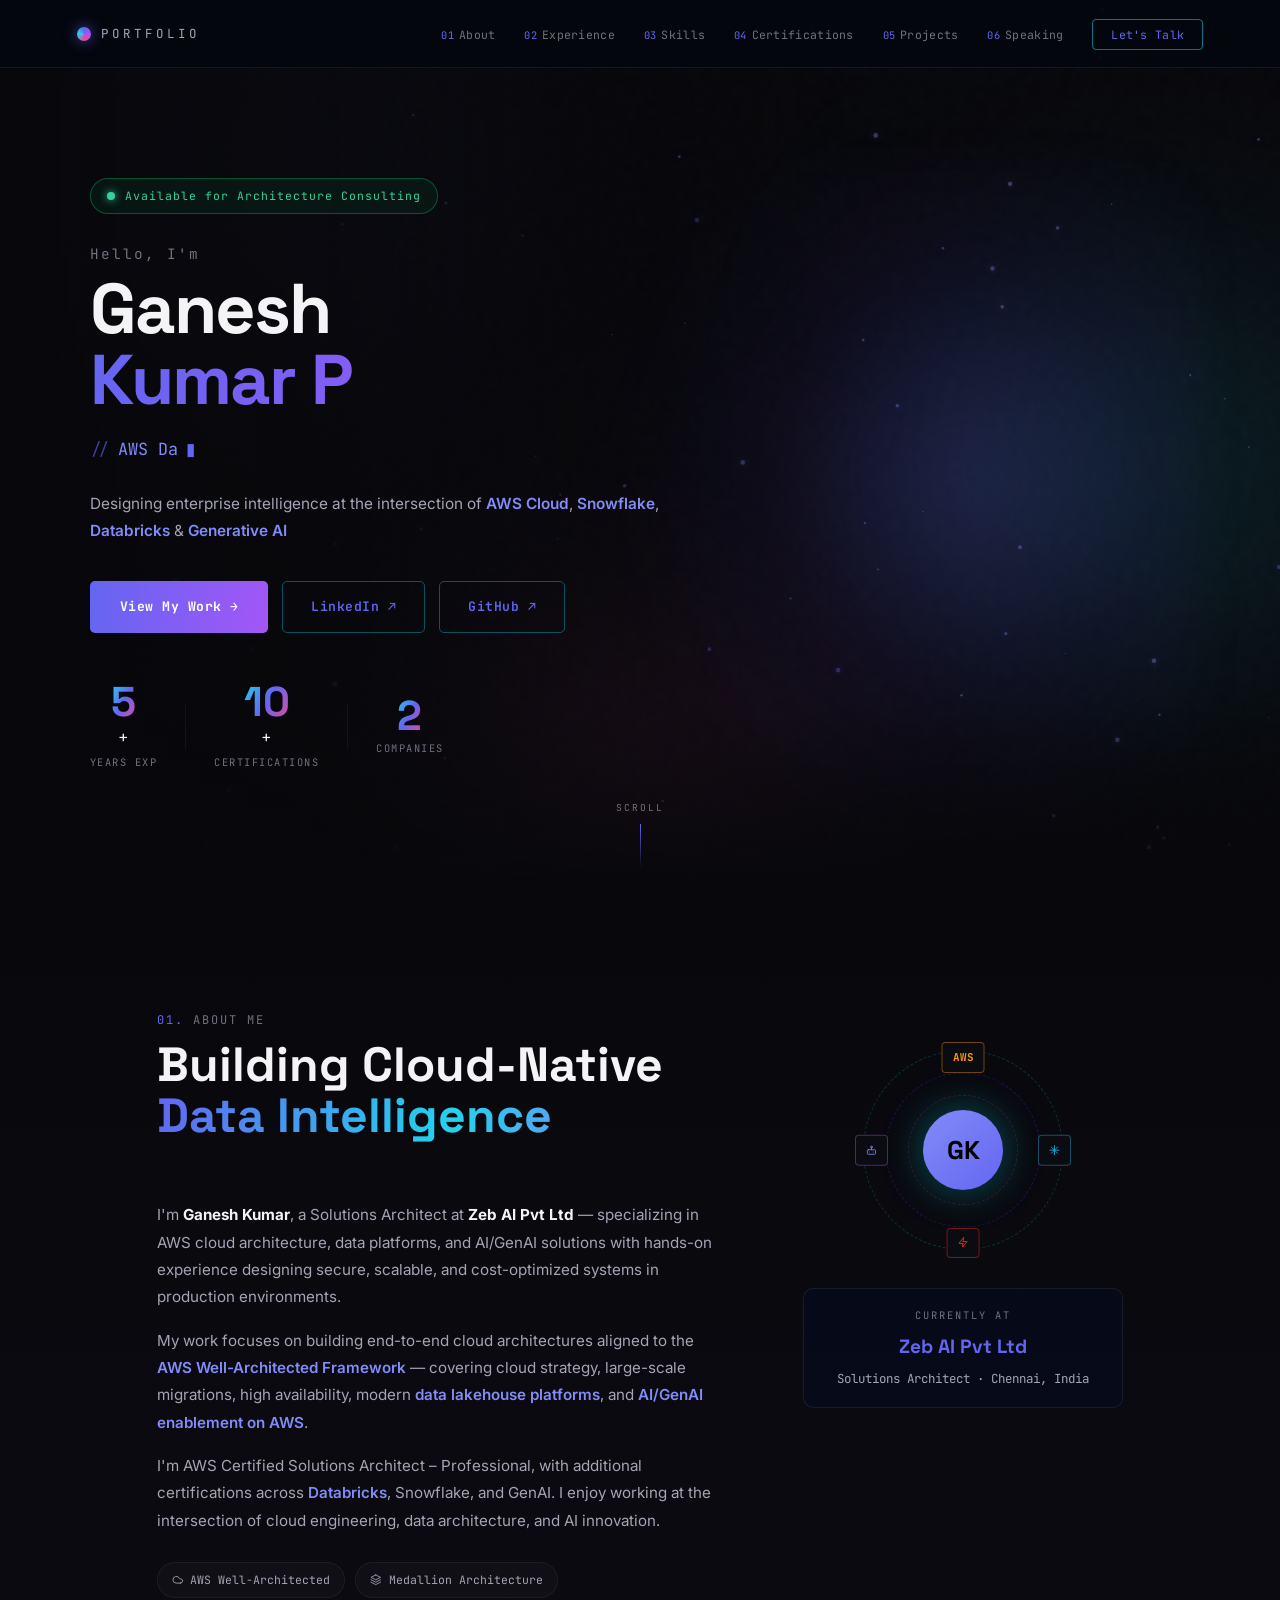
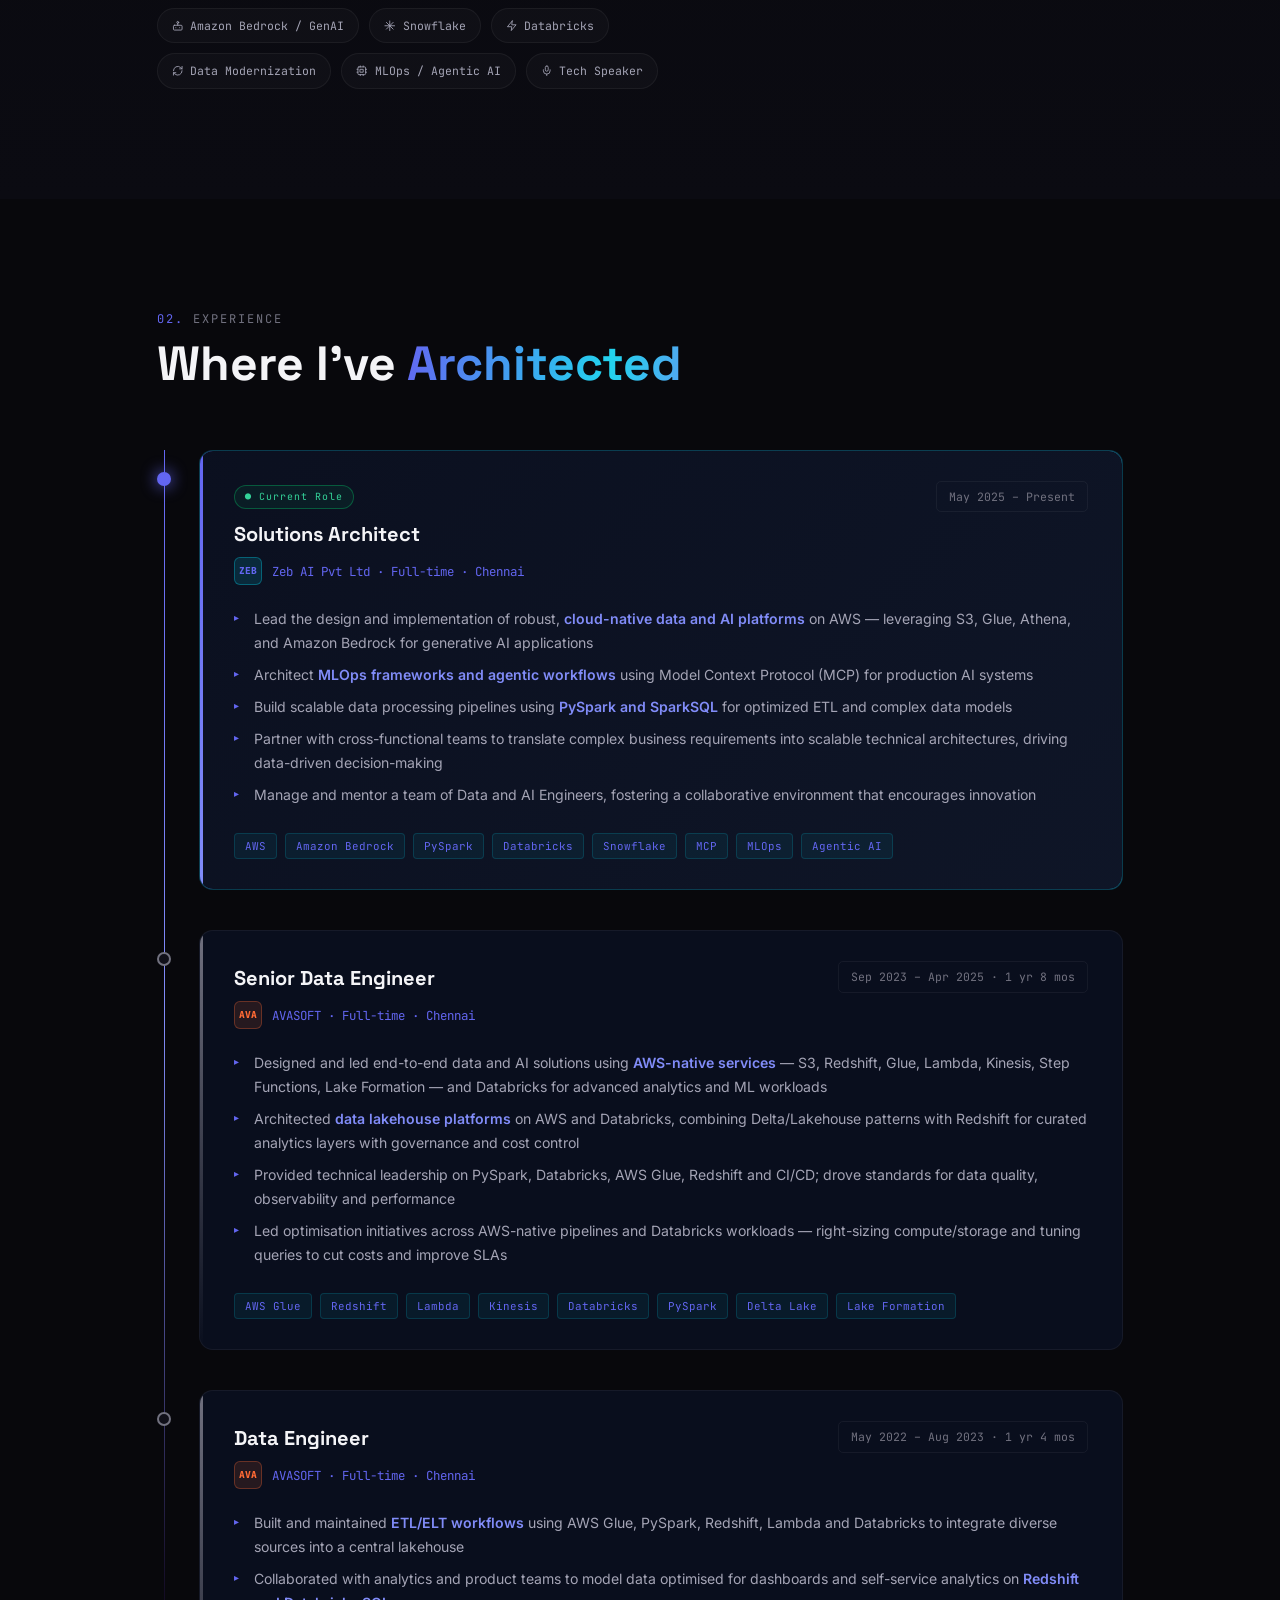
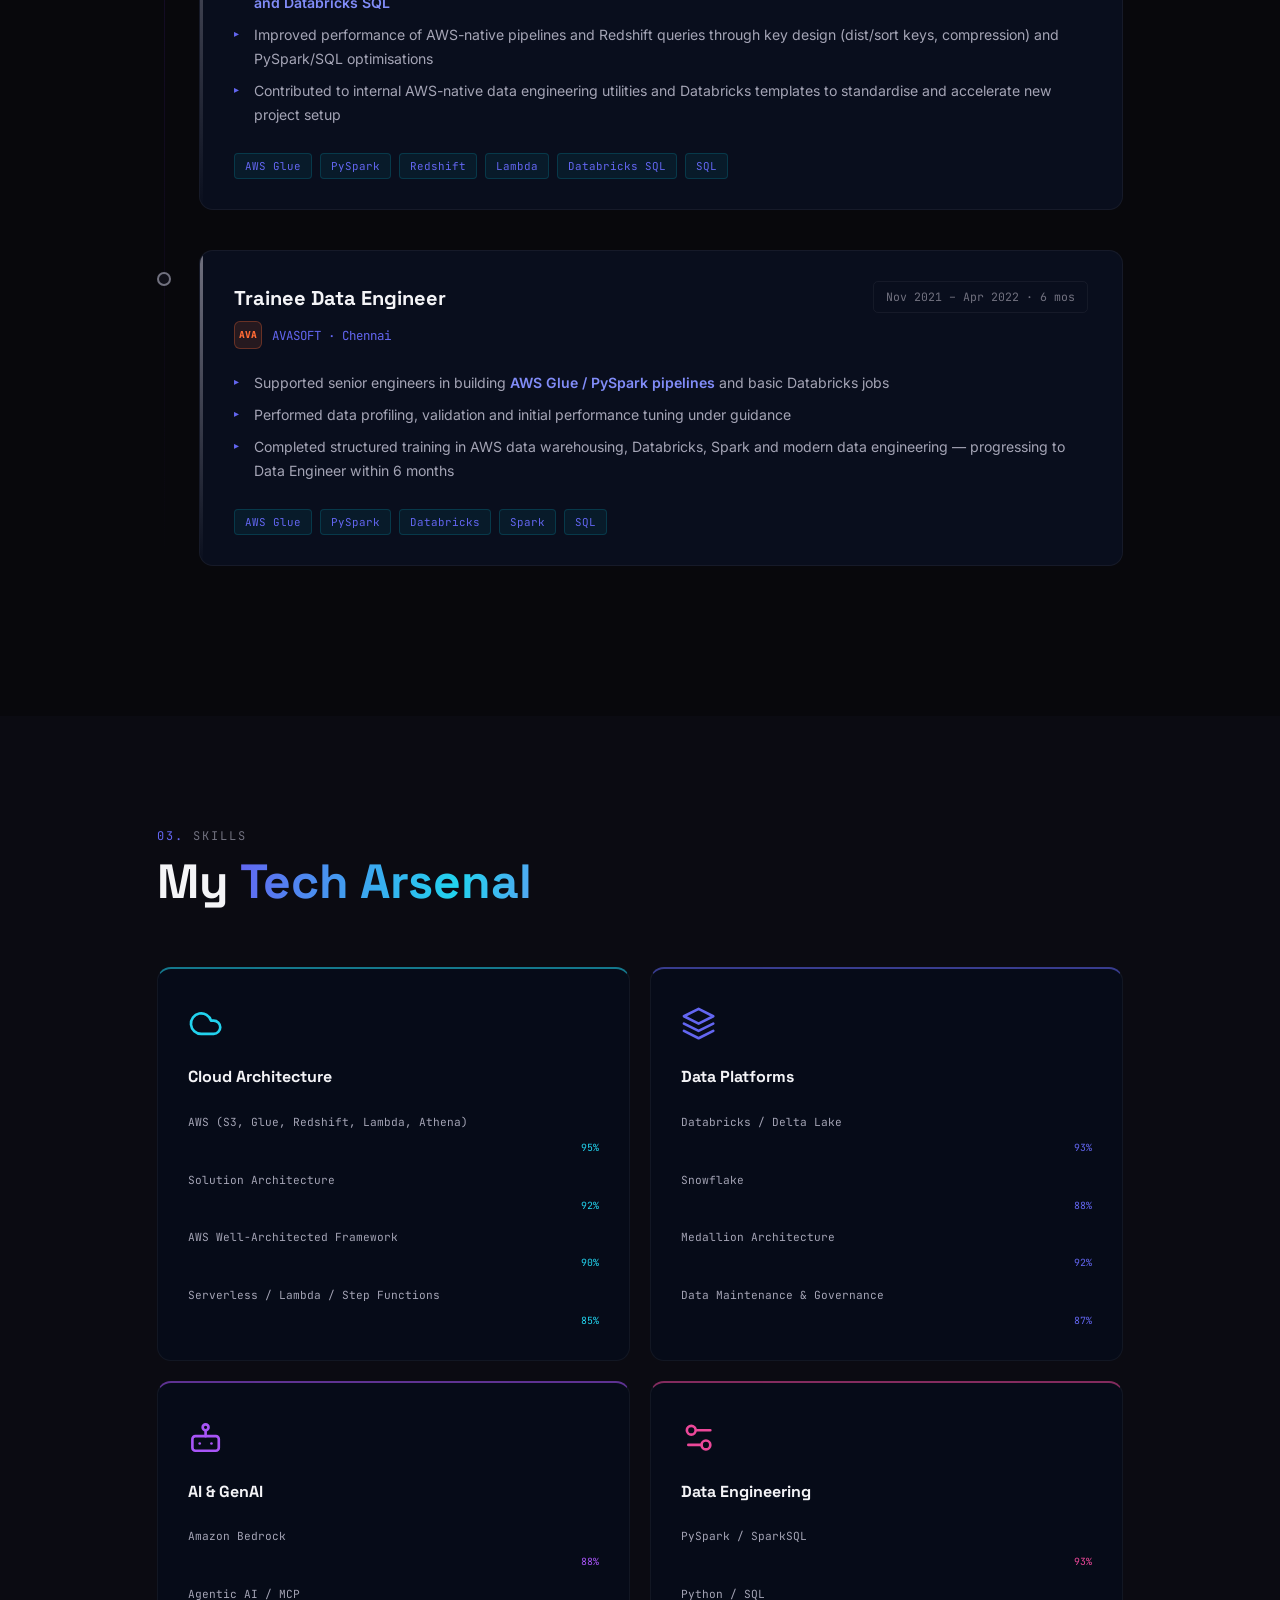
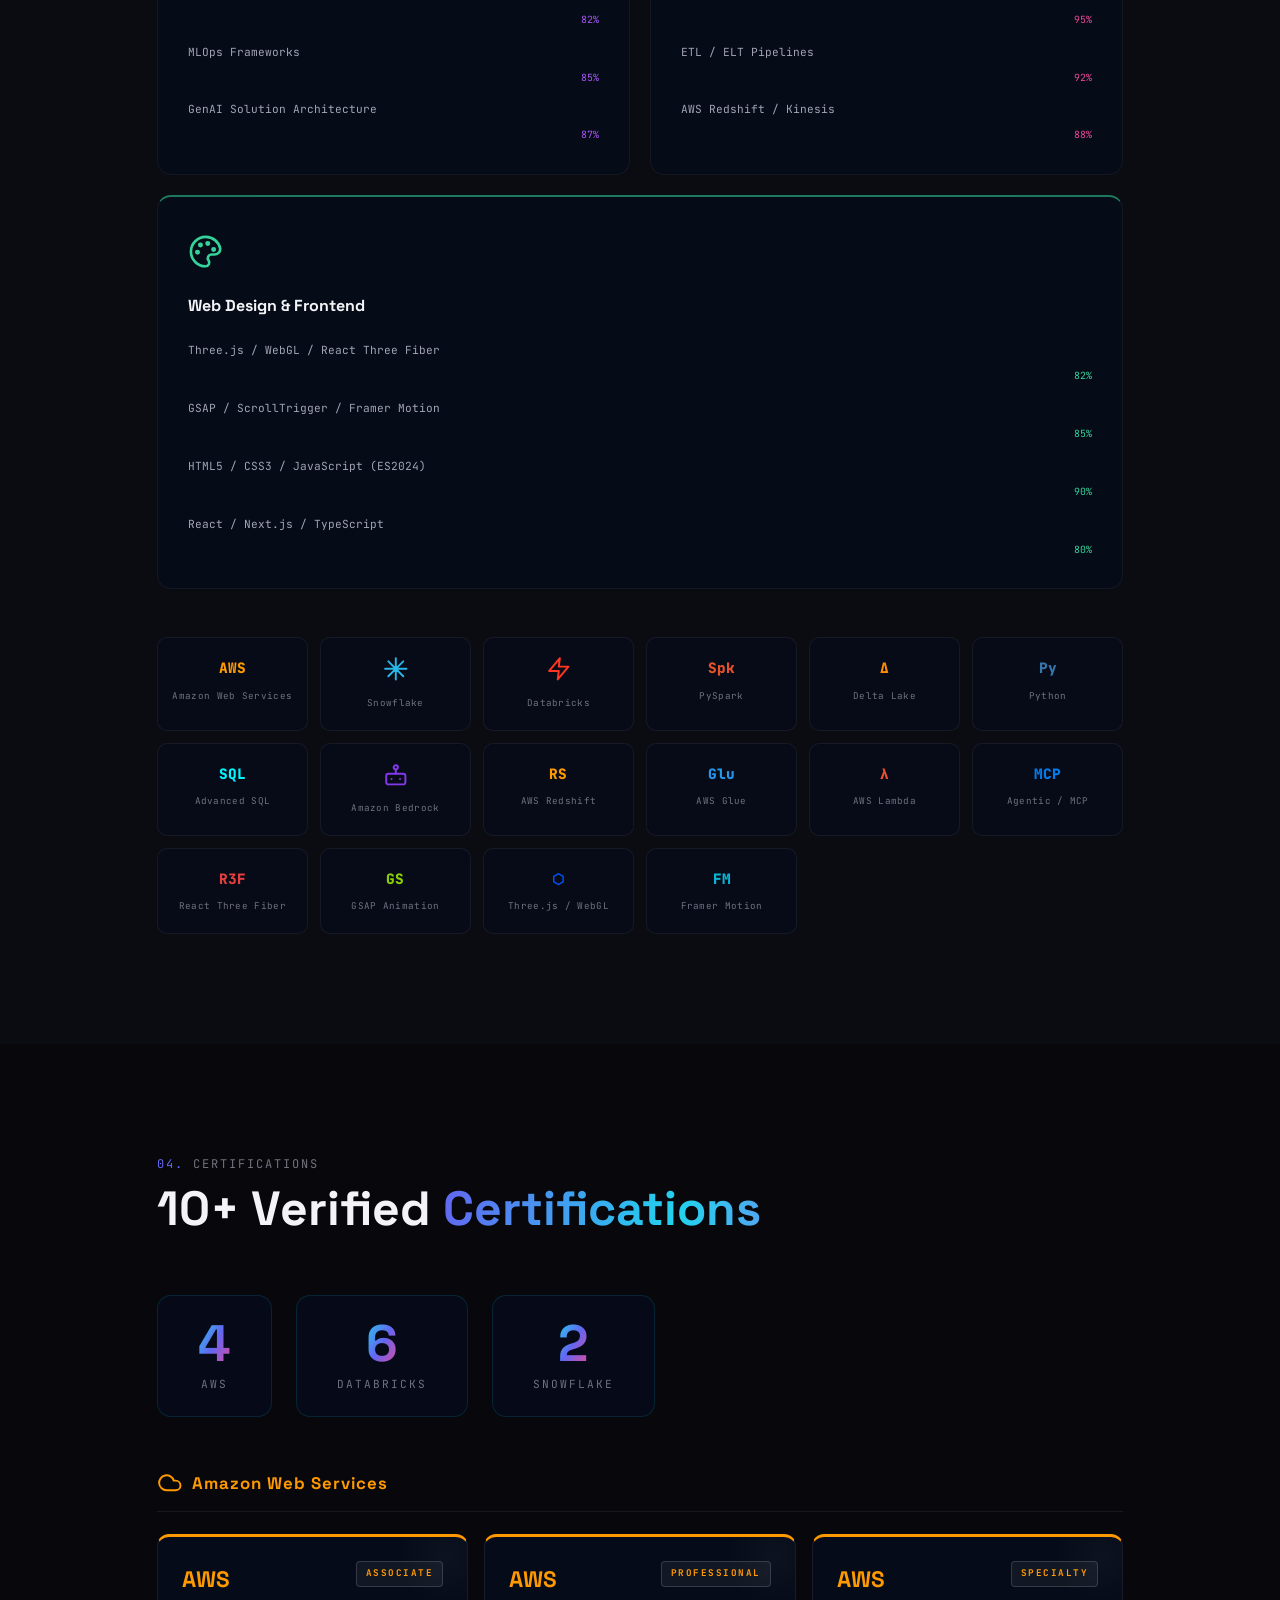
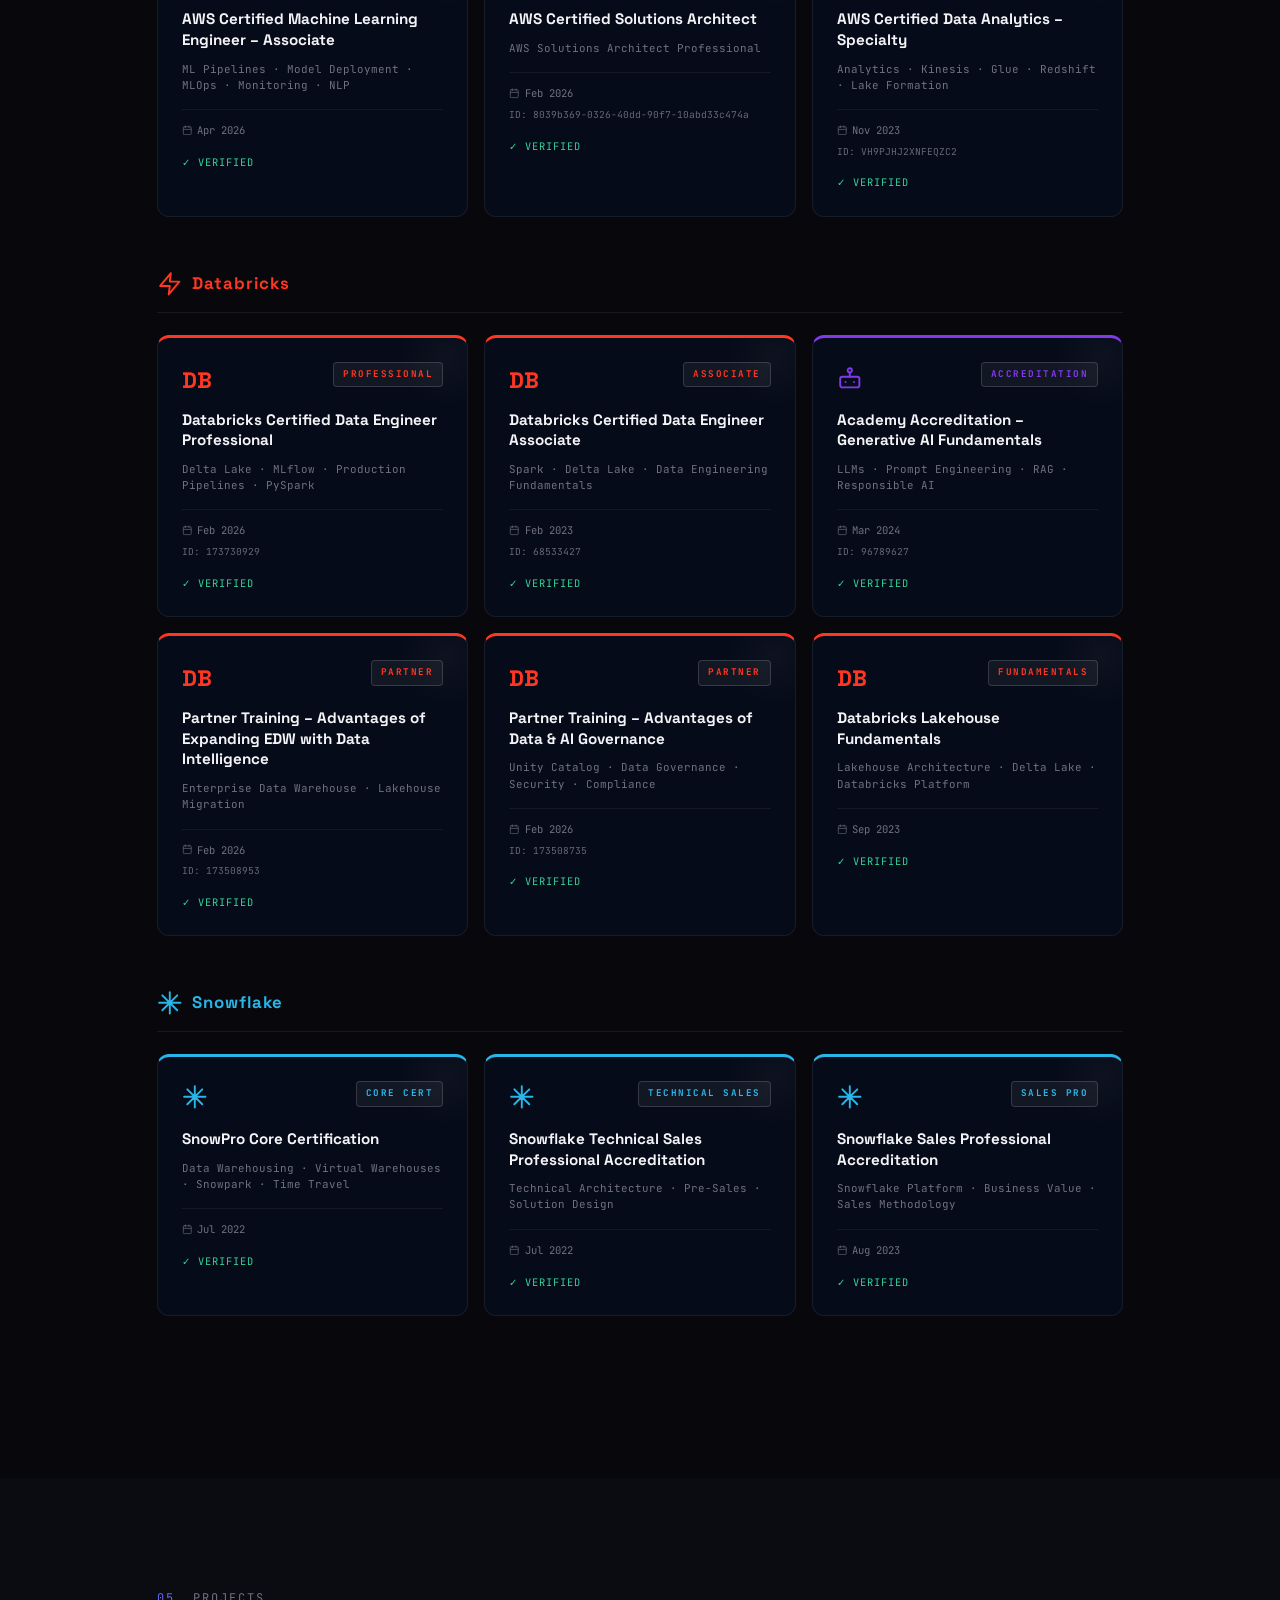
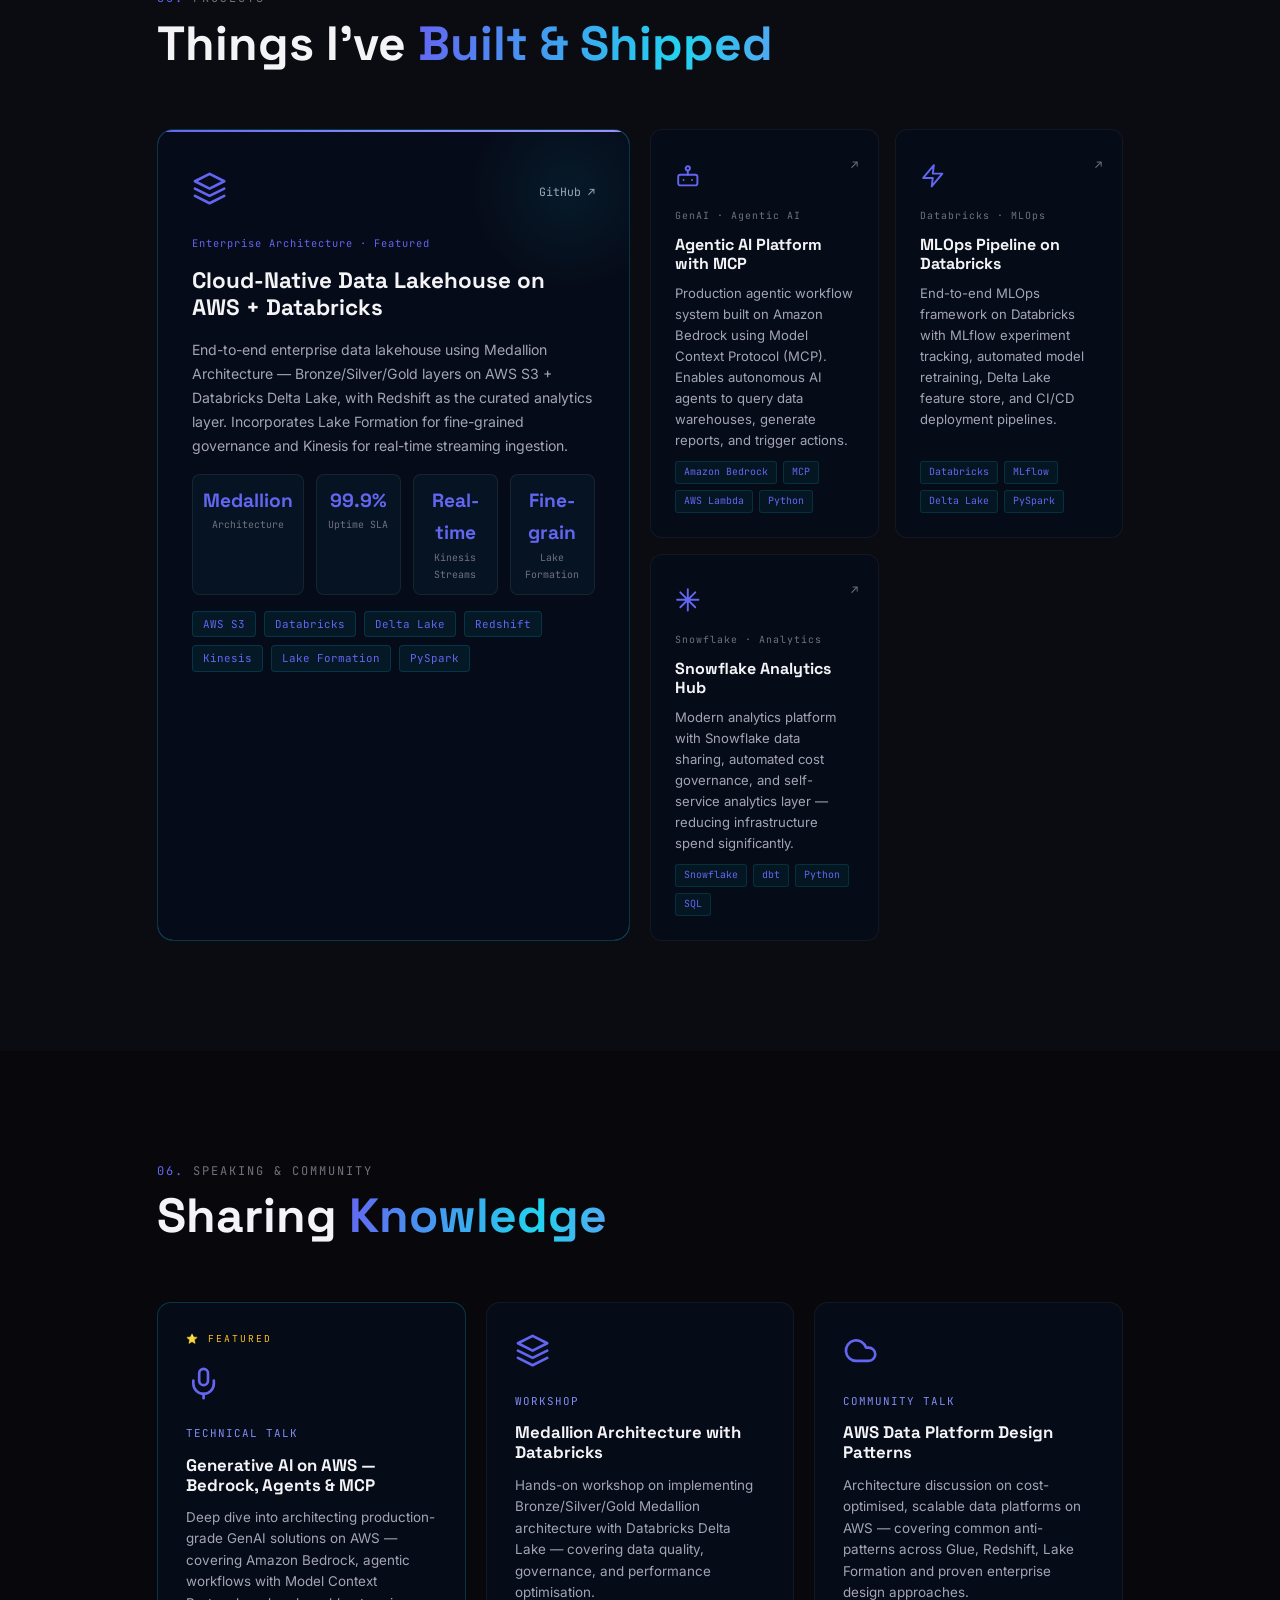
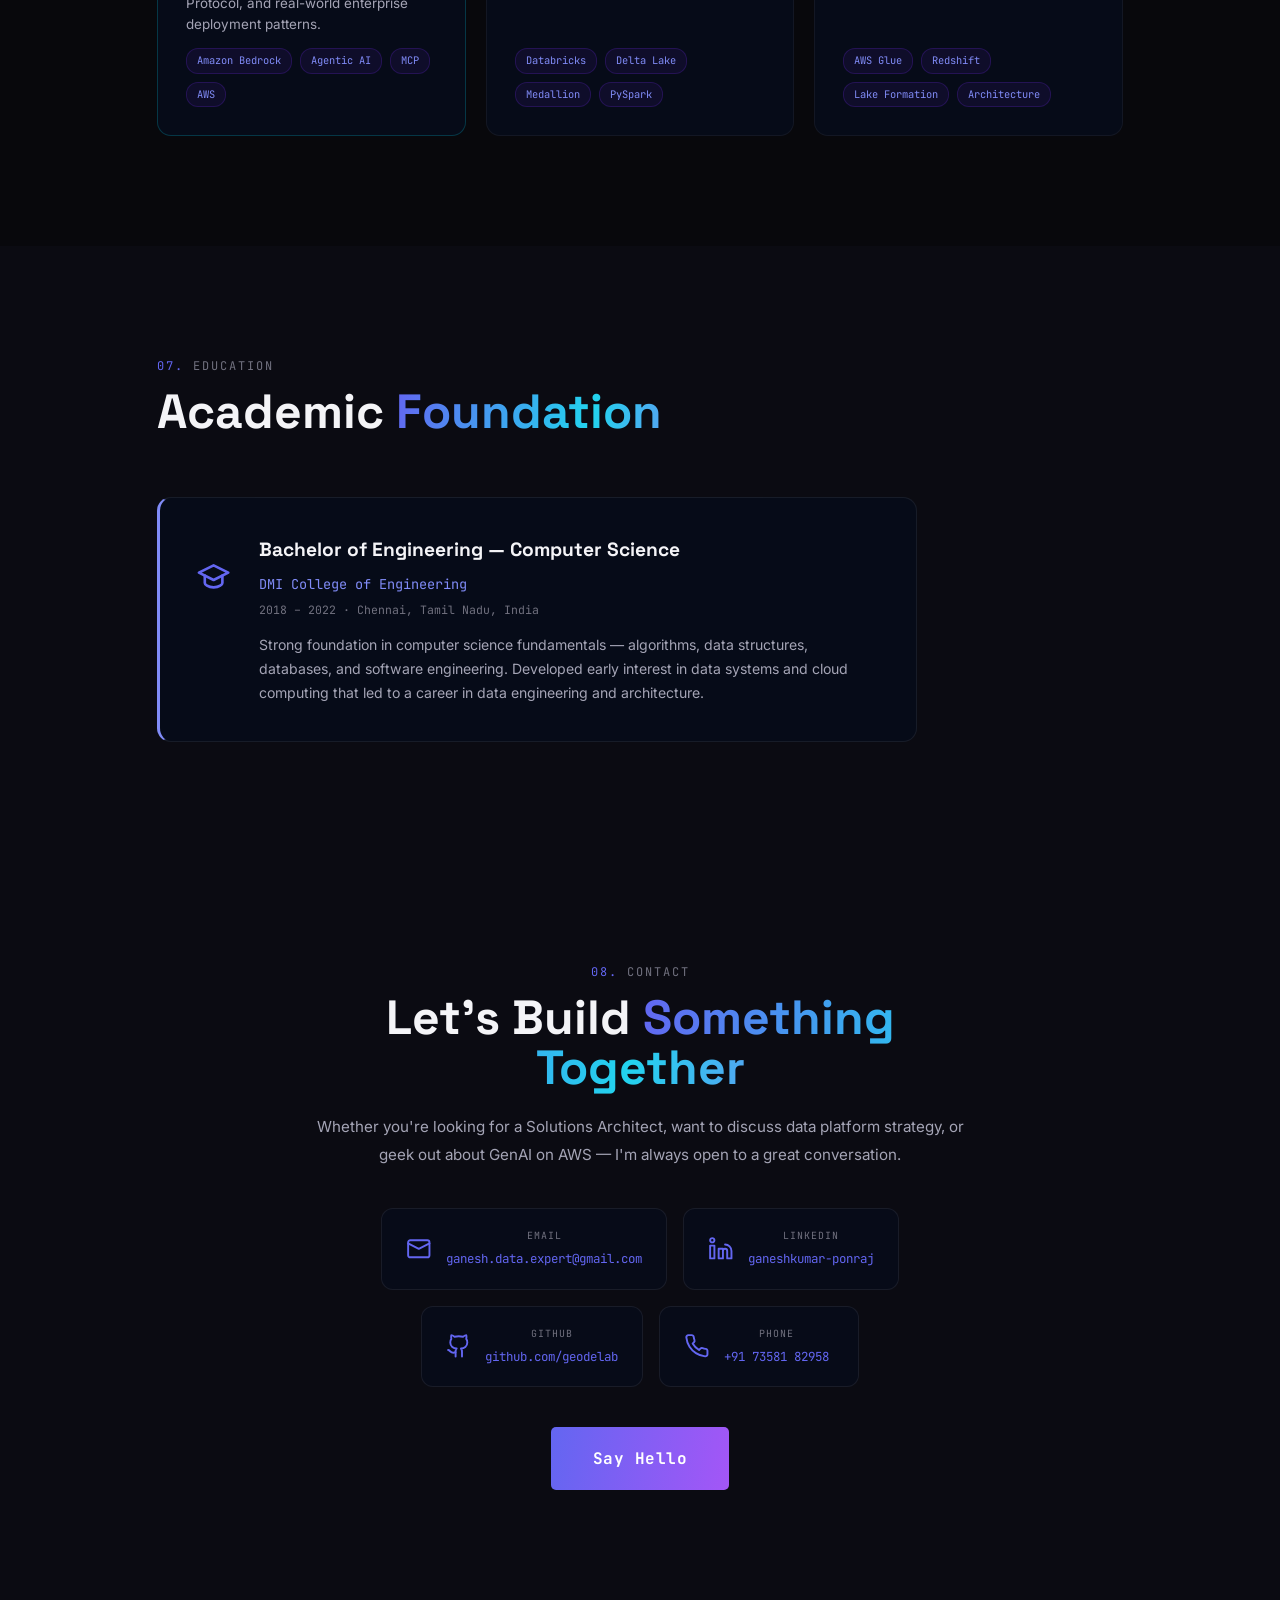
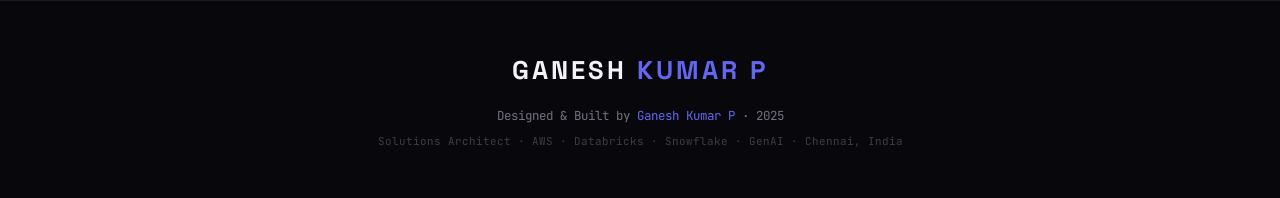
==== index.html @ c752533d "feat: cinematic scroll — Lenis smooth scroll + GSAP ScrollTrigger - Lenis inertia smooth scrolling +" ====
<!DOCTYPE html>
<html lang="en">
<head>
  <meta charset="UTF-8" />
  <meta name="viewport" content="width=device-width, initial-scale=1.0"/>
  <title>Ganesh Kumar P | Solutions Architect · AWS · GenAI · Databricks · Snowflake</title>
  <meta name="description" content="Ganesh Kumar P — Solutions Architect @ Zeb | AWS Data & GenAI Architect | Databricks | Snowflake | Tech Speaker"/>
  <link rel="preconnect" href="https://fonts.googleapis.com">
  <link rel="preconnect" href="https://fonts.gstatic.com" crossorigin>
  <link href="https://fonts.googleapis.com/css2?family=Space+Grotesk:wght@400;500;600;700&family=JetBrains+Mono:wght@400;500&family=Inter:wght@300;400;500;600;700&display=swap" rel="stylesheet">
  <link rel="stylesheet" href="css/style.css"/>
</head>
<body>

<!-- ═══ SVG ICON SPRITE (Lucide-style) ═══ -->
<svg width="0" height="0" style="position:absolute" aria-hidden="true">
  <defs>
    <symbol id="i-cloud" viewBox="0 0 24 24"><path d="M17.5 19H9a7 7 0 1 1 6.71-9h1.79a4.5 4.5 0 1 1 0 9Z"/></symbol>
    <symbol id="i-layers" viewBox="0 0 24 24"><path d="M12 2 2 7l10 5 10-5-10-5Z"/><path d="m2 17 10 5 10-5"/><path d="m2 12 10 5 10-5"/></symbol>
    <symbol id="i-bot" viewBox="0 0 24 24"><rect x="3" y="11" width="18" height="10" rx="2"/><circle cx="12" cy="5" r="2"/><path d="M12 7v4"/><line x1="8" y1="16" x2="8" y2="16"/><line x1="16" y1="16" x2="16" y2="16"/></symbol>
    <symbol id="i-snow" viewBox="0 0 24 24"><path d="M12 2v20M2 12h20M5 5l14 14M19 5 5 19"/></symbol>
    <symbol id="i-zap" viewBox="0 0 24 24"><path d="M13 2 3 14h9l-1 8 10-12h-9l1-8Z"/></symbol>
    <symbol id="i-refresh" viewBox="0 0 24 24"><path d="M3 12a9 9 0 0 1 15-6.7L21 8"/><path d="M21 3v5h-5"/><path d="M21 12a9 9 0 0 1-15 6.7L3 16"/><path d="M3 21v-5h5"/></symbol>
    <symbol id="i-cpu" viewBox="0 0 24 24"><rect x="4" y="4" width="16" height="16" rx="2"/><rect x="9" y="9" width="6" height="6"/><path d="M9 2v2M15 2v2M9 20v2M15 20v2M2 9h2M2 15h2M20 9h2M20 15h2"/></symbol>
    <symbol id="i-mic" viewBox="0 0 24 24"><rect x="9" y="2" width="6" height="11" rx="3"/><path d="M19 10v2a7 7 0 0 1-14 0v-2"/><line x1="12" y1="19" x2="12" y2="22"/></symbol>
    <symbol id="i-cog" viewBox="0 0 24 24"><path d="M20 7h-9M14 17H5"/><circle cx="17" cy="17" r="3"/><circle cx="7" cy="7" r="3"/></symbol>
    <symbol id="i-palette" viewBox="0 0 24 24"><circle cx="13.5" cy="6.5" r=".8"/><circle cx="17.5" cy="10.5" r=".8"/><circle cx="8.5" cy="7.5" r=".8"/><circle cx="6.5" cy="12.5" r=".8"/><path d="M12 2a10 10 0 1 0 0 20 2.5 2.5 0 0 0 2-4 2.5 2.5 0 0 1 2-4h2a4 4 0 0 0 4-4 10 10 0 0 0-10-8Z"/></symbol>
    <symbol id="i-globe" viewBox="0 0 24 24"><circle cx="12" cy="12" r="10"/><path d="M2 12h20"/><path d="M12 2a15 15 0 0 1 0 20 15 15 0 0 1 0-20Z"/></symbol>
    <symbol id="i-cap" viewBox="0 0 24 24"><path d="M22 10 12 5 2 10l10 5 10-5Z"/><path d="M6 12v5c0 1 2 3 6 3s6-2 6-3v-5"/></symbol>
    <symbol id="i-mail" viewBox="0 0 24 24"><rect x="2" y="4" width="20" height="16" rx="2"/><path d="m22 7-10 5L2 7"/></symbol>
    <symbol id="i-linkedin" viewBox="0 0 24 24"><path d="M16 8a6 6 0 0 1 6 6v7h-4v-7a2 2 0 0 0-4 0v7h-4v-9h4v1.5"/><rect x="2" y="9" width="4" height="12"/><circle cx="4" cy="4" r="2"/></symbol>
    <symbol id="i-github" viewBox="0 0 24 24"><path d="M15 22v-4a4.8 4.8 0 0 0-1-3.5c3 0 6-2 6-5.5.08-1.25-.27-2.48-1-3.5.28-1.15.28-2.35 0-3.5 0 0-1 0-3 1.5-2.64-.5-5.36-.5-8 0C6 2 5 2 5 2c-.3 1.15-.3 2.35 0 3.5A5.4 5.4 0 0 0 4 9c0 3.5 3 5.5 6 5.5-.39.49-.68 1.05-.85 1.65-.17.6-.22 1.23-.15 1.85v4"/><path d="M9 18c-4.51 2-5-2-7-2"/></symbol>
    <symbol id="i-phone" viewBox="0 0 24 24"><path d="M22 16.92v3a2 2 0 0 1-2.18 2 19.8 19.8 0 0 1-8.63-3.07 19.5 19.5 0 0 1-6-6A19.8 19.8 0 0 1 2.18 4.18 2 2 0 0 1 4.11 2h3a2 2 0 0 1 2 1.72c.13.96.36 1.9.7 2.81a2 2 0 0 1-.45 2.11L8.09 9.91a16 16 0 0 0 6 6l1.27-1.27a2 2 0 0 1 2.11-.45c.91.34 1.85.57 2.81.7A2 2 0 0 1 22 16.92Z"/></symbol>
    <symbol id="i-chart" viewBox="0 0 24 24"><line x1="12" y1="20" x2="12" y2="10"/><line x1="18" y1="20" x2="18" y2="4"/><line x1="6" y1="20" x2="6" y2="16"/></symbol>
    <symbol id="i-calendar" viewBox="0 0 24 24"><rect x="3" y="4" width="18" height="18" rx="2"/><path d="M16 2v4M8 2v4M3 10h18"/></symbol>
    <symbol id="i-clock" viewBox="0 0 24 24"><circle cx="12" cy="12" r="9"/><path d="M12 7v5l3 2"/></symbol>
    <symbol id="i-star" viewBox="0 0 24 24"><path d="M12 2l3 6.5 7 .9-5 4.8 1.3 7L12 18l-6.3 3.2L7 14.2l-5-4.8 7-.9L12 2Z"/></symbol>
  </defs>
</svg>

<div id="scrollProgress"></div>
<canvas id="bg-canvas"></canvas>
<div class="aurora">
  <span class="aurora-blob ab1"></span>
  <span class="aurora-blob ab2"></span>
  <span class="aurora-blob ab3"></span>
</div>
<div class="noise-overlay"></div>

<!-- ═══ NAV ═══ -->
<nav id="navbar">
  <a href="#hero" class="nav-brand" aria-label="Top">
    <span class="brand-orb"></span>
    <span class="brand-word">portfolio</span>
  </a>
  <ul class="nav-links" id="navLinks">
    <li><a href="#about"><span class="n">01</span>About</a></li>
    <li><a href="#experience"><span class="n">02</span>Experience</a></li>
    <li><a href="#skills"><span class="n">03</span>Skills</a></li>
    <li><a href="#certifications"><span class="n">04</span>Certifications</a></li>
    <li><a href="#projects"><span class="n">05</span>Projects</a></li>
    <li><a href="#speaking"><span class="n">06</span>Speaking</a></li>
    <li><a href="#contact" class="nav-hire">Let's Talk</a></li>
  </ul>
  <button class="hamburger" id="ham" aria-label="Menu">
    <span></span><span></span><span></span>
  </button>
</nav>

<!-- ═══ HERO ═══ -->
<section id="hero">
  <canvas id="hero-reveal"></canvas>
  <div class="hero-scrim"></div>
  <div class="hero-left">
    <div class="hero-badge"><span class="dot-pulse"></span>Available for Architecture Consulting</div>
    <p class="hero-greeting">Hello, I'm</p>
    <h1 class="hero-name">
      <span class="name-first">Ganesh</span>
      <span class="name-last">Kumar P</span>
    </h1>
    <div class="hero-title-row">
      <span class="title-prefix">//</span>
      <span id="typewriter" class="typewriter-text"></span>
      <span class="type-cursor">▮</span>
    </div>
    <p class="hero-bio">
      Designing enterprise intelligence at the intersection of
      <span class="hl-aws">AWS Cloud</span>,
      <span class="hl-snow">Snowflake</span>,
      <span class="hl-db">Databricks</span> &amp;
      <span class="hl-ai">Generative AI</span>
    </p>
    <div class="hero-actions">
      <a href="#experience" class="btn-glow">View My Work <span>→</span></a>
      <a href="https://www.linkedin.com/in/ganesh-kumar-ponraj/" target="_blank" class="btn-ghost">LinkedIn ↗</a>
      <a href="https://github.com/geodelab" target="_blank" class="btn-ghost">GitHub ↗</a>
    </div>
    <div class="hero-metrics">
      <div class="metric"><span class="metric-val" data-target="5">0</span>+<span class="metric-lbl">Years Exp</span></div>
      <div class="metric-sep"></div>
      <div class="metric"><span class="metric-val" data-target="10">0</span>+<span class="metric-lbl">Certifications</span></div>
      <div class="metric-sep"></div>
      <div class="metric"><span class="metric-val" data-target="2">0</span><span class="metric-lbl">Companies</span></div>
    </div>
  </div>

  <a href="#about" class="hero-scroll"><span>scroll</span><div class="scroll-bar"></div></a>
</section>

<!-- ═══ ABOUT ═══ -->
<section id="about">
  <div class="container">
    <div class="sec-label"><span class="c-cyan">01.</span> About Me</div>
    <div class="about-wrap">
      <div class="about-text">
        <h2 class="sec-title">Building Cloud-Native <span class="grad-text">Data Intelligence</span></h2>
        <p>I'm <strong>Ganesh Kumar</strong>, a Solutions Architect at <strong>Zeb AI Pvt Ltd</strong> — specializing in AWS cloud architecture, data platforms, and AI/GenAI solutions with hands-on experience designing secure, scalable, and cost-optimized systems in production environments.</p>
        <p>My work focuses on building end-to-end cloud architectures aligned to the <span class="hl-aws">AWS Well-Architected Framework</span> — covering cloud strategy, large-scale migrations, high availability, modern <span class="hl-snow">data lakehouse platforms</span>, and <span class="hl-ai">AI/GenAI enablement on AWS</span>.</p>
        <p>I'm AWS Certified Solutions Architect – Professional, with additional certifications across <span class="hl-db">Databricks</span>, Snowflake, and GenAI. I enjoy working at the intersection of cloud engineering, data architecture, and AI innovation.</p>
        <div class="about-chips">
          <span class="chip"><svg class="ico"><use href="#i-cloud"/></svg> AWS Well-Architected</span>
          <span class="chip"><svg class="ico"><use href="#i-layers"/></svg> Medallion Architecture</span>
          <span class="chip"><svg class="ico"><use href="#i-bot"/></svg> Amazon Bedrock / GenAI</span>
          <span class="chip"><svg class="ico"><use href="#i-snow"/></svg> Snowflake</span>
          <span class="chip"><svg class="ico"><use href="#i-zap"/></svg> Databricks</span>
          <span class="chip"><svg class="ico"><use href="#i-refresh"/></svg> Data Modernization</span>
          <span class="chip"><svg class="ico"><use href="#i-cpu"/></svg> MLOps / Agentic AI</span>
          <span class="chip"><svg class="ico"><use href="#i-mic"/></svg> Tech Speaker</span>
        </div>
      </div>
      <div class="about-visual">
        <div class="avatar-orbit">
          <div class="orbit-ring r1"></div>
          <div class="orbit-ring r2"></div>
          <div class="orbit-ring r3"></div>
          <div class="avatar-core"><span>GK</span></div>
          <div class="orbit-icon oi-1">AWS</div>
          <div class="orbit-icon oi-2"><svg class="ico"><use href="#i-snow"/></svg></div>
          <div class="orbit-icon oi-3"><svg class="ico"><use href="#i-zap"/></svg></div>
          <div class="orbit-icon oi-4"><svg class="ico"><use href="#i-bot"/></svg></div>
        </div>
        <div class="about-company">
          <div class="company-label">Currently at</div>
          <div class="company-name">Zeb AI Pvt Ltd</div>
          <div class="company-role">Solutions Architect · Chennai, India</div>
        </div>
      </div>
    </div>
  </div>
</section>

<!-- ═══ EXPERIENCE ═══ -->
<section id="experience">
  <div class="container">
    <div class="sec-label"><span class="c-cyan">02.</span> Experience</div>
    <h2 class="sec-title">Where I've <span class="grad-text">Architected</span></h2>
    <div class="timeline">

      <!-- ZEB -->
      <div class="tl-item">
        <div class="tl-marker"><div class="tl-dot active"></div><div class="tl-line"></div></div>
        <div class="tl-card tl-featured">
          <div class="tl-top">
            <div>
              <div class="tl-badge">● Current Role</div>
              <h3 class="tl-role">Solutions Architect</h3>
              <div class="tl-org"><span class="org-logo org-zeb">ZEB</span>Zeb AI Pvt Ltd · Full-time · Chennai</div>
            </div>
            <div class="tl-period">May 2025 – Present</div>
          </div>
          <ul class="tl-pts">
            <li>Lead the design and implementation of robust, <span class="hl-aws">cloud-native data and AI platforms</span> on AWS — leveraging S3, Glue, Athena, and Amazon Bedrock for generative AI applications</li>
            <li>Architect <span class="hl-ai">MLOps frameworks and agentic workflows</span> using Model Context Protocol (MCP) for production AI systems</li>
            <li>Build scalable data processing pipelines using <span class="hl-db">PySpark and SparkSQL</span> for optimized ETL and complex data models</li>
            <li>Partner with cross-functional teams to translate complex business requirements into scalable technical architectures, driving data-driven decision-making</li>
            <li>Manage and mentor a team of Data and AI Engineers, fostering a collaborative environment that encourages innovation</li>
          </ul>
          <div class="tl-stack"><span>AWS</span><span>Amazon Bedrock</span><span>PySpark</span><span>Databricks</span><span>Snowflake</span><span>MCP</span><span>MLOps</span><span>Agentic AI</span></div>
        </div>
      </div>

      <!-- AVASOFT Senior -->
      <div class="tl-item">
        <div class="tl-marker"><div class="tl-dot"></div><div class="tl-line"></div></div>
        <div class="tl-card">
          <div class="tl-top">
            <div>
              <h3 class="tl-role">Senior Data Engineer</h3>
              <div class="tl-org"><span class="org-logo org-ava">AVA</span>AVASOFT · Full-time · Chennai</div>
            </div>
            <div class="tl-period">Sep 2023 – Apr 2025 · 1 yr 8 mos</div>
          </div>
          <ul class="tl-pts">
            <li>Designed and led end-to-end data and AI solutions using <span class="hl-aws">AWS-native services</span> — S3, Redshift, Glue, Lambda, Kinesis, Step Functions, Lake Formation — and Databricks for advanced analytics and ML workloads</li>
            <li>Architected <span class="hl-db">data lakehouse platforms</span> on AWS and Databricks, combining Delta/Lakehouse patterns with Redshift for curated analytics layers with governance and cost control</li>
            <li>Provided technical leadership on PySpark, Databricks, AWS Glue, Redshift and CI/CD; drove standards for data quality, observability and performance</li>
            <li>Led optimisation initiatives across AWS-native pipelines and Databricks workloads — right-sizing compute/storage and tuning queries to cut costs and improve SLAs</li>
          </ul>
          <div class="tl-stack"><span>AWS Glue</span><span>Redshift</span><span>Lambda</span><span>Kinesis</span><span>Databricks</span><span>PySpark</span><span>Delta Lake</span><span>Lake Formation</span></div>
        </div>
      </div>

      <!-- AVASOFT Data Engineer -->
      <div class="tl-item">
        <div class="tl-marker"><div class="tl-dot"></div><div class="tl-line"></div></div>
        <div class="tl-card">
          <div class="tl-top">
            <div>
              <h3 class="tl-role">Data Engineer</h3>
              <div class="tl-org"><span class="org-logo org-ava">AVA</span>AVASOFT · Full-time · Chennai</div>
            </div>
            <div class="tl-period">May 2022 – Aug 2023 · 1 yr 4 mos</div>
          </div>
          <ul class="tl-pts">
            <li>Built and maintained <span class="hl-aws">ETL/ELT workflows</span> using AWS Glue, PySpark, Redshift, Lambda and Databricks to integrate diverse sources into a central lakehouse</li>
            <li>Collaborated with analytics and product teams to model data optimised for dashboards and self-service analytics on <span class="hl-snow">Redshift and Databricks SQL</span></li>
            <li>Improved performance of AWS-native pipelines and Redshift queries through key design (dist/sort keys, compression) and PySpark/SQL optimisations</li>
            <li>Contributed to internal AWS-native data engineering utilities and Databricks templates to standardise and accelerate new project setup</li>
          </ul>
          <div class="tl-stack"><span>AWS Glue</span><span>PySpark</span><span>Redshift</span><span>Lambda</span><span>Databricks SQL</span><span>SQL</span></div>
        </div>
      </div>

      <!-- AVASOFT Trainee -->
      <div class="tl-item">
        <div class="tl-marker"><div class="tl-dot"></div><div class="tl-line"></div></div>
        <div class="tl-card">
          <div class="tl-top">
            <div>
              <h3 class="tl-role">Trainee Data Engineer</h3>
              <div class="tl-org"><span class="org-logo org-ava">AVA</span>AVASOFT · Chennai</div>
            </div>
            <div class="tl-period">Nov 2021 – Apr 2022 · 6 mos</div>
          </div>
          <ul class="tl-pts">
            <li>Supported senior engineers in building <span class="hl-aws">AWS Glue / PySpark pipelines</span> and basic Databricks jobs</li>
            <li>Performed data profiling, validation and initial performance tuning under guidance</li>
            <li>Completed structured training in AWS data warehousing, Databricks, Spark and modern data engineering — progressing to Data Engineer within 6 months</li>
          </ul>
          <div class="tl-stack"><span>AWS Glue</span><span>PySpark</span><span>Databricks</span><span>Spark</span><span>SQL</span></div>
        </div>
      </div>

    </div>
  </div>
</section>

<!-- ═══ SKILLS ═══ -->
<section id="skills">
  <div class="container">
    <div class="sec-label"><span class="c-cyan">03.</span> Skills</div>
    <h2 class="sec-title">My <span class="grad-text">Tech Arsenal</span></h2>

    <div class="skills-domains">
      <div class="domain-card">
        <div class="domain-icon"><svg class="ico ico-xl"><use href="#i-cloud"/></svg></div>
        <h3>Cloud Architecture</h3>
        <div class="domain-bars">
          <div class="dbar"><span>AWS (S3, Glue, Redshift, Lambda, Athena)</span><div class="bar-track"><div class="bar-fill" data-w="95"></div></div><em>95%</em></div>
          <div class="dbar"><span>Solution Architecture</span><div class="bar-track"><div class="bar-fill" data-w="92"></div></div><em>92%</em></div>
          <div class="dbar"><span>AWS Well-Architected Framework</span><div class="bar-track"><div class="bar-fill" data-w="90"></div></div><em>90%</em></div>
          <div class="dbar"><span>Serverless / Lambda / Step Functions</span><div class="bar-track"><div class="bar-fill" data-w="85"></div></div><em>85%</em></div>
        </div>
      </div>
      <div class="domain-card">
        <div class="domain-icon"><svg class="ico ico-xl"><use href="#i-layers"/></svg></div>
        <h3>Data Platforms</h3>
        <div class="domain-bars">
          <div class="dbar"><span>Databricks / Delta Lake</span><div class="bar-track"><div class="bar-fill" data-w="93"></div></div><em>93%</em></div>
          <div class="dbar"><span>Snowflake</span><div class="bar-track"><div class="bar-fill" data-w="88"></div></div><em>88%</em></div>
          <div class="dbar"><span>Medallion Architecture</span><div class="bar-track"><div class="bar-fill" data-w="92"></div></div><em>92%</em></div>
          <div class="dbar"><span>Data Maintenance &amp; Governance</span><div class="bar-track"><div class="bar-fill" data-w="87"></div></div><em>87%</em></div>
        </div>
      </div>
      <div class="domain-card">
        <div class="domain-icon"><svg class="ico ico-xl"><use href="#i-bot"/></svg></div>
        <h3>AI &amp; GenAI</h3>
        <div class="domain-bars">
          <div class="dbar"><span>Amazon Bedrock</span><div class="bar-track"><div class="bar-fill" data-w="88"></div></div><em>88%</em></div>
          <div class="dbar"><span>Agentic AI / MCP</span><div class="bar-track"><div class="bar-fill" data-w="82"></div></div><em>82%</em></div>
          <div class="dbar"><span>MLOps Frameworks</span><div class="bar-track"><div class="bar-fill" data-w="85"></div></div><em>85%</em></div>
          <div class="dbar"><span>GenAI Solution Architecture</span><div class="bar-track"><div class="bar-fill" data-w="87"></div></div><em>87%</em></div>
        </div>
      </div>
      <div class="domain-card">
        <div class="domain-icon"><svg class="ico ico-xl"><use href="#i-cog"/></svg></div>
        <h3>Data Engineering</h3>
        <div class="domain-bars">
          <div class="dbar"><span>PySpark / SparkSQL</span><div class="bar-track"><div class="bar-fill" data-w="93"></div></div><em>93%</em></div>
          <div class="dbar"><span>Python / SQL</span><div class="bar-track"><div class="bar-fill" data-w="95"></div></div><em>95%</em></div>
          <div class="dbar"><span>ETL / ELT Pipelines</span><div class="bar-track"><div class="bar-fill" data-w="92"></div></div><em>92%</em></div>
          <div class="dbar"><span>AWS Redshift / Kinesis</span><div class="bar-track"><div class="bar-fill" data-w="88"></div></div><em>88%</em></div>
        </div>
      </div>
      <div class="domain-card">
        <div class="domain-icon"><svg class="ico ico-xl"><use href="#i-palette"/></svg></div>
        <h3>Web Design &amp; Frontend</h3>
        <div class="domain-bars">
          <div class="dbar"><span>Three.js / WebGL / React Three Fiber</span><div class="bar-track"><div class="bar-fill" data-w="82"></div></div><em>82%</em></div>
          <div class="dbar"><span>GSAP / ScrollTrigger / Framer Motion</span><div class="bar-track"><div class="bar-fill" data-w="85"></div></div><em>85%</em></div>
          <div class="dbar"><span>HTML5 / CSS3 / JavaScript (ES2024)</span><div class="bar-track"><div class="bar-fill" data-w="90"></div></div><em>90%</em></div>
          <div class="dbar"><span>React / Next.js / TypeScript</span><div class="bar-track"><div class="bar-fill" data-w="80"></div></div><em>80%</em></div>
        </div>
      </div>
    </div>

    <div class="stack-grid">
      <div class="stack-item" style="--c:#ff9900"><div class="si-logo">AWS</div><div class="si-name">Amazon Web Services</div></div>
      <div class="stack-item" style="--c:#29b5e8"><div class="si-logo"><svg class="ico ico-lg"><use href="#i-snow"/></svg></div><div class="si-name">Snowflake</div></div>
      <div class="stack-item" style="--c:#ff3621"><div class="si-logo"><svg class="ico ico-lg"><use href="#i-zap"/></svg></div><div class="si-name">Databricks</div></div>
      <div class="stack-item" style="--c:#e4532a"><div class="si-logo">Spk</div><div class="si-name">PySpark</div></div>
      <div class="stack-item" style="--c:#ff8c00"><div class="si-logo">Δ</div><div class="si-name">Delta Lake</div></div>
      <div class="stack-item" style="--c:#3776ab"><div class="si-logo">Py</div><div class="si-name">Python</div></div>
      <div class="stack-item" style="--c:#00f5ff"><div class="si-logo">SQL</div><div class="si-name">Advanced SQL</div></div>
      <div class="stack-item" style="--c:#8338ec"><div class="si-logo"><svg class="ico ico-lg"><use href="#i-bot"/></svg></div><div class="si-name">Amazon Bedrock</div></div>
      <div class="stack-item" style="--c:#ff9900"><div class="si-logo">RS</div><div class="si-name">AWS Redshift</div></div>
      <div class="stack-item" style="--c:#2496ed"><div class="si-logo">Glu</div><div class="si-name">AWS Glue</div></div>
      <div class="stack-item" style="--c:#f05032"><div class="si-logo">λ</div><div class="si-name">AWS Lambda</div></div>
      <div class="stack-item" style="--c:#017cee"><div class="si-logo">MCP</div><div class="si-name">Agentic / MCP</div></div>
      <div class="stack-item" style="--c:#e53e3e"><div class="si-logo">R3F</div><div class="si-name">React Three Fiber</div></div>
      <div class="stack-item" style="--c:#88ce02"><div class="si-logo">GS</div><div class="si-name">GSAP Animation</div></div>
      <div class="stack-item" style="--c:#0055ff"><div class="si-logo">⬡</div><div class="si-name">Three.js / WebGL</div></div>
      <div class="stack-item" style="--c:#06b6d4"><div class="si-logo">FM</div><div class="si-name">Framer Motion</div></div>
    </div>
  </div>
</section>

<!-- ═══ CERTIFICATIONS ═══ -->
<section id="certifications">
  <div class="container">
    <div class="sec-label"><span class="c-cyan">04.</span> Certifications</div>
    <h2 class="sec-title">10+ Verified <span class="grad-text">Certifications</span></h2>
    <div class="cert-count-row">
      <div class="cert-count-item"><span class="cert-count-num">4</span><span class="cert-count-lbl">AWS</span></div>
      <div class="cert-count-item"><span class="cert-count-num">6</span><span class="cert-count-lbl">Databricks</span></div>
      <div class="cert-count-item"><span class="cert-count-num">2</span><span class="cert-count-lbl">Snowflake</span></div>
    </div>

    <!-- AWS CERTS -->
    <div class="cert-group">
      <div class="cert-group-label" style="--gc:#ff9900"><svg class="ico ico-lg"><use href="#i-cloud"/></svg> Amazon Web Services</div>
      <div class="cert-row">

        <div class="cert-full-card" style="--ac:#ff9900">
          <div class="cfc-top">
            <div class="cfc-logo">AWS</div>
            <div class="cfc-badge">ASSOCIATE</div>
          </div>
          <div class="cfc-name">AWS Certified Machine Learning Engineer – Associate</div>
          <div class="cfc-sub">ML Pipelines · Model Deployment · MLOps · Monitoring · NLP</div>
          <div class="cfc-meta">
            <span><svg class="ico"><use href="#i-calendar"/></svg>Apr 2026</span>
          </div>
          <div class="cfc-verify">✓ VERIFIED</div>
        </div>

        <div class="cert-full-card" style="--ac:#ff9900">
          <div class="cfc-top">
            <div class="cfc-logo">AWS</div>
            <div class="cfc-badge">PROFESSIONAL</div>
          </div>
          <div class="cfc-name">AWS Certified Solutions Architect</div>
          <div class="cfc-sub">AWS Solutions Architect Professional</div>
          <div class="cfc-meta">
            <span><svg class="ico"><use href="#i-calendar"/></svg>Feb 2026</span>
            <span class="cfc-id">ID: 8039b369-0326-40dd-90f7-10abd33c474a</span>
          </div>
          <div class="cfc-verify">✓ VERIFIED</div>
        </div>

        <div class="cert-full-card" style="--ac:#ff9900">
          <div class="cfc-top">
            <div class="cfc-logo">AWS</div>
            <div class="cfc-badge">SPECIALTY</div>
          </div>
          <div class="cfc-name">AWS Certified Data Analytics – Specialty</div>
          <div class="cfc-sub">Analytics · Kinesis · Glue · Redshift · Lake Formation</div>
          <div class="cfc-meta">
            <span><svg class="ico"><use href="#i-calendar"/></svg>Nov 2023</span>
            <span class="cfc-id">ID: VH9PJHJ2XNFEQZC2</span>
          </div>
          <div class="cfc-verify">✓ VERIFIED</div>
        </div>

      </div>
    </div>

    <!-- DATABRICKS CERTS -->
    <div class="cert-group">
      <div class="cert-group-label" style="--gc:#ff3621"><svg class="ico ico-lg"><use href="#i-zap"/></svg> Databricks</div>
      <div class="cert-row">

        <div class="cert-full-card" style="--ac:#ff3621">
          <div class="cfc-top">
            <div class="cfc-logo">DB</div>
            <div class="cfc-badge">PROFESSIONAL</div>
          </div>
          <div class="cfc-name">Databricks Certified Data Engineer Professional</div>
          <div class="cfc-sub">Delta Lake · MLflow · Production Pipelines · PySpark</div>
          <div class="cfc-meta">
            <span><svg class="ico"><use href="#i-calendar"/></svg>Feb 2026</span>
            <span class="cfc-id">ID: 173730929</span>
          </div>
          <div class="cfc-verify">✓ VERIFIED</div>
        </div>

        <div class="cert-full-card" style="--ac:#ff3621">
          <div class="cfc-top">
            <div class="cfc-logo">DB</div>
            <div class="cfc-badge">ASSOCIATE</div>
          </div>
          <div class="cfc-name">Databricks Certified Data Engineer Associate</div>
          <div class="cfc-sub">Spark · Delta Lake · Data Engineering Fundamentals</div>
          <div class="cfc-meta">
            <span><svg class="ico"><use href="#i-calendar"/></svg>Feb 2023</span>
            <span class="cfc-id">ID: 68533427</span>
          </div>
          <div class="cfc-verify">✓ VERIFIED</div>
        </div>

        <div class="cert-full-card" style="--ac:#8338ec">
          <div class="cfc-top">
            <div class="cfc-logo"><svg class="ico ico-lg"><use href="#i-bot"/></svg></div>
            <div class="cfc-badge">ACCREDITATION</div>
          </div>
          <div class="cfc-name">Academy Accreditation – Generative AI Fundamentals</div>
          <div class="cfc-sub">LLMs · Prompt Engineering · RAG · Responsible AI</div>
          <div class="cfc-meta">
            <span><svg class="ico"><use href="#i-calendar"/></svg>Mar 2024</span>
            <span class="cfc-id">ID: 96789627</span>
          </div>
          <div class="cfc-verify">✓ VERIFIED</div>
        </div>

        <div class="cert-full-card" style="--ac:#ff3621">
          <div class="cfc-top">
            <div class="cfc-logo">DB</div>
            <div class="cfc-badge">PARTNER</div>
          </div>
          <div class="cfc-name">Partner Training – Advantages of Expanding EDW with Data Intelligence</div>
          <div class="cfc-sub">Enterprise Data Warehouse · Lakehouse Migration</div>
          <div class="cfc-meta">
            <span><svg class="ico"><use href="#i-calendar"/></svg>Feb 2026</span>
            <span class="cfc-id">ID: 173508953</span>
          </div>
          <div class="cfc-verify">✓ VERIFIED</div>
        </div>

        <div class="cert-full-card" style="--ac:#ff3621">
          <div class="cfc-top">
            <div class="cfc-logo">DB</div>
            <div class="cfc-badge">PARTNER</div>
          </div>
          <div class="cfc-name">Partner Training – Advantages of Data &amp; AI Governance</div>
          <div class="cfc-sub">Unity Catalog · Data Governance · Security · Compliance</div>
          <div class="cfc-meta">
            <span><svg class="ico"><use href="#i-calendar"/></svg>Feb 2026</span>
            <span class="cfc-id">ID: 173508735</span>
          </div>
          <div class="cfc-verify">✓ VERIFIED</div>
        </div>

        <div class="cert-full-card" style="--ac:#ff3621">
          <div class="cfc-top">
            <div class="cfc-logo">DB</div>
            <div class="cfc-badge">FUNDAMENTALS</div>
          </div>
          <div class="cfc-name">Databricks Lakehouse Fundamentals</div>
          <div class="cfc-sub">Lakehouse Architecture · Delta Lake · Databricks Platform</div>
          <div class="cfc-meta">
            <span><svg class="ico"><use href="#i-calendar"/></svg>Sep 2023</span>
          </div>
          <div class="cfc-verify">✓ VERIFIED</div>
        </div>

      </div>
    </div>

    <!-- SNOWFLAKE CERTS -->
    <div class="cert-group">
      <div class="cert-group-label" style="--gc:#29b5e8"><svg class="ico ico-lg"><use href="#i-snow"/></svg> Snowflake</div>
      <div class="cert-row">

        <div class="cert-full-card" style="--ac:#29b5e8">
          <div class="cfc-top">
            <div class="cfc-logo"><svg class="ico ico-lg"><use href="#i-snow"/></svg></div>
            <div class="cfc-badge">CORE CERT</div>
          </div>
          <div class="cfc-name">SnowPro Core Certification</div>
          <div class="cfc-sub">Data Warehousing · Virtual Warehouses · Snowpark · Time Travel</div>
          <div class="cfc-meta">
            <span><svg class="ico"><use href="#i-calendar"/></svg>Jul 2022</span>
          </div>
          <div class="cfc-verify">✓ VERIFIED</div>
        </div>

        <div class="cert-full-card" style="--ac:#29b5e8">
          <div class="cfc-top">
            <div class="cfc-logo"><svg class="ico ico-lg"><use href="#i-snow"/></svg></div>
            <div class="cfc-badge">TECHNICAL SALES</div>
          </div>
          <div class="cfc-name">Snowflake Technical Sales Professional Accreditation</div>
          <div class="cfc-sub">Technical Architecture · Pre-Sales · Solution Design</div>
          <div class="cfc-meta">
            <span><svg class="ico"><use href="#i-calendar"/></svg>Jul 2022</span>
          </div>
          <div class="cfc-verify">✓ VERIFIED</div>
        </div>

        <div class="cert-full-card" style="--ac:#29b5e8">
          <div class="cfc-top">
            <div class="cfc-logo"><svg class="ico ico-lg"><use href="#i-snow"/></svg></div>
            <div class="cfc-badge">SALES PRO</div>
          </div>
          <div class="cfc-name">Snowflake Sales Professional Accreditation</div>
          <div class="cfc-sub">Snowflake Platform · Business Value · Sales Methodology</div>
          <div class="cfc-meta">
            <span><svg class="ico"><use href="#i-calendar"/></svg>Aug 2023</span>
          </div>
          <div class="cfc-verify">✓ VERIFIED</div>
        </div>

      </div>
    </div>

  </div>
</section>

<!-- ═══ PROJECTS ═══ -->
<section id="projects">
  <div class="container">
    <div class="sec-label"><span class="c-cyan">05.</span> Projects</div>
    <h2 class="sec-title">Things I've <span class="grad-text">Built &amp; Shipped</span></h2>
    <div class="projects-mosaic">

      <div class="proj-hero-card">
        <div class="phc-glow"></div>
        <div class="phc-top">
          <span class="phc-icon"><svg class="ico ico-xl"><use href="#i-layers"/></svg></span>
          <div class="phc-links">
            <a href="https://github.com/geodelab" target="_blank">GitHub ↗</a>
          </div>
        </div>
        <div class="phc-tag">Enterprise Architecture · Featured</div>
        <h3>Cloud-Native Data Lakehouse on AWS + Databricks</h3>
        <p>End-to-end enterprise data lakehouse using Medallion Architecture — Bronze/Silver/Gold layers on AWS S3 + Databricks Delta Lake, with Redshift as the curated analytics layer. Incorporates Lake Formation for fine-grained governance and Kinesis for real-time streaming ingestion.</p>
        <div class="phc-metrics">
          <div class="phc-m"><span>Medallion</span>Architecture</div>
          <div class="phc-m"><span>99.9%</span>Uptime SLA</div>
          <div class="phc-m"><span>Real-time</span>Kinesis Streams</div>
          <div class="phc-m"><span>Fine-grain</span>Lake Formation</div>
        </div>
        <div class="phc-stack"><span>AWS S3</span><span>Databricks</span><span>Delta Lake</span><span>Redshift</span><span>Kinesis</span><span>Lake Formation</span><span>PySpark</span></div>
      </div>

      <div class="proj-grid">

        <div class="proj-sm-card">
          <div class="psc-icon"><svg class="ico ico-lg"><use href="#i-bot"/></svg></div>
          <div class="psc-links"><a href="https://github.com/geodelab" target="_blank">↗</a></div>
          <div class="psc-tag">GenAI · Agentic AI</div>
          <h4>Agentic AI Platform with MCP</h4>
          <p>Production agentic workflow system built on Amazon Bedrock using Model Context Protocol (MCP). Enables autonomous AI agents to query data warehouses, generate reports, and trigger actions.</p>
          <div class="psc-stack"><span>Amazon Bedrock</span><span>MCP</span><span>AWS Lambda</span><span>Python</span></div>
        </div>

        <div class="proj-sm-card">
          <div class="psc-icon"><svg class="ico ico-lg"><use href="#i-zap"/></svg></div>
          <div class="psc-links"><a href="https://github.com/geodelab" target="_blank">↗</a></div>
          <div class="psc-tag">Databricks · MLOps</div>
          <h4>MLOps Pipeline on Databricks</h4>
          <p>End-to-end MLOps framework on Databricks with MLflow experiment tracking, automated model retraining, Delta Lake feature store, and CI/CD deployment pipelines.</p>
          <div class="psc-stack"><span>Databricks</span><span>MLflow</span><span>Delta Lake</span><span>PySpark</span></div>
        </div>

        <div class="proj-sm-card">
          <div class="psc-icon"><svg class="ico ico-lg"><use href="#i-snow"/></svg></div>
          <div class="psc-links"><a href="https://github.com/geodelab" target="_blank">↗</a></div>
          <div class="psc-tag">Snowflake · Analytics</div>
          <h4>Snowflake Analytics Hub</h4>
          <p>Modern analytics platform with Snowflake data sharing, automated cost governance, and self-service analytics layer — reducing infrastructure spend significantly.</p>
          <div class="psc-stack"><span>Snowflake</span><span>dbt</span><span>Python</span><span>SQL</span></div>
        </div>


      </div>
    </div>
  </div>
</section>

<!-- ═══ SPEAKING ═══ -->
<section id="speaking">
  <div class="container">
    <div class="sec-label"><span class="c-cyan">06.</span> Speaking &amp; Community</div>
    <h2 class="sec-title">Sharing <span class="grad-text">Knowledge</span></h2>
    <div class="speaking-grid">
      <div class="speak-card speak-featured">
        <div class="speak-icon"><svg class="ico ico-xl"><use href="#i-mic"/></svg></div>
        <div class="speak-type">Technical Talk</div>
        <h3>Generative AI on AWS — Bedrock, Agents &amp; MCP</h3>
        <p>Deep dive into architecting production-grade GenAI solutions on AWS — covering Amazon Bedrock, agentic workflows with Model Context Protocol, and real-world enterprise deployment patterns.</p>
        <div class="speak-tags"><span>Amazon Bedrock</span><span>Agentic AI</span><span>MCP</span><span>AWS</span></div>
      </div>
      <div class="speak-card">
        <div class="speak-icon"><svg class="ico ico-xl"><use href="#i-layers"/></svg></div>
        <div class="speak-type">Workshop</div>
        <h3>Medallion Architecture with Databricks</h3>
        <p>Hands-on workshop on implementing Bronze/Silver/Gold Medallion architecture with Databricks Delta Lake — covering data quality, governance, and performance optimisation.</p>
        <div class="speak-tags"><span>Databricks</span><span>Delta Lake</span><span>Medallion</span><span>PySpark</span></div>
      </div>
      <div class="speak-card">
        <div class="speak-icon"><svg class="ico ico-xl"><use href="#i-cloud"/></svg></div>
        <div class="speak-type">Community Talk</div>
        <h3>AWS Data Platform Design Patterns</h3>
        <p>Architecture discussion on cost-optimised, scalable data platforms on AWS — covering common anti-patterns across Glue, Redshift, Lake Formation and proven enterprise design approaches.</p>
        <div class="speak-tags"><span>AWS Glue</span><span>Redshift</span><span>Lake Formation</span><span>Architecture</span></div>
      </div>
    </div>
  </div>
</section>

<!-- ═══ EDUCATION ═══ -->
<section id="education">
  <div class="container">
    <div class="sec-label"><span class="c-cyan">07.</span> Education</div>
    <h2 class="sec-title">Academic <span class="grad-text">Foundation</span></h2>
    <div class="edu-card">
      <div class="edu-icon"><svg class="ico ico-xl"><use href="#i-cap"/></svg></div>
      <div class="edu-body">
        <div class="edu-degree">Bachelor of Engineering — Computer Science</div>
        <div class="edu-school">DMI College of Engineering</div>
        <div class="edu-year">2018 – 2022 · Chennai, Tamil Nadu, India</div>
        <p class="edu-desc">Strong foundation in computer science fundamentals — algorithms, data structures, databases, and software engineering. Developed early interest in data systems and cloud computing that led to a career in data engineering and architecture.</p>
      </div>
    </div>
  </div>
</section>

<!-- ═══ CONTACT ═══ -->
<section id="contact">
  <div class="container">
    <div class="contact-inner">
      <div class="sec-label"><span class="c-cyan">08.</span> Contact</div>
      <h2 class="sec-title">Let's Build <span class="grad-text">Something Together</span></h2>
      <p class="contact-lead">Whether you're looking for a Solutions Architect, want to discuss data platform strategy, or geek out about GenAI on AWS — I'm always open to a great conversation.</p>
      <div class="contact-cards">
        <a href="mailto:ganesh.data.expert@gmail.com" class="ccard">
          <div class="ccard-icon"><svg class="ico ico-lg"><use href="#i-mail"/></svg></div>
          <div><div class="ccard-lbl">Email</div><div class="ccard-val">ganesh.data.expert@gmail.com</div></div>
        </a>
        <a href="https://www.linkedin.com/in/ganesh-kumar-ponraj/" target="_blank" class="ccard">
          <div class="ccard-icon"><svg class="ico ico-lg"><use href="#i-linkedin"/></svg></div>
          <div><div class="ccard-lbl">LinkedIn</div><div class="ccard-val">ganeshkumar-ponraj</div></div>
        </a>
        <a href="https://github.com/geodelab" target="_blank" class="ccard">
          <div class="ccard-icon"><svg class="ico ico-lg"><use href="#i-github"/></svg></div>
          <div><div class="ccard-lbl">GitHub</div><div class="ccard-val">github.com/geodelab</div></div>
        </a>
        <a href="tel:+917358182958" class="ccard">
          <div class="ccard-icon"><svg class="ico ico-lg"><use href="#i-phone"/></svg></div>
          <div><div class="ccard-lbl">Phone</div><div class="ccard-val">+91 73581 82958</div></div>
        </a>
      </div>
      <a href="mailto:ganesh.data.expert@gmail.com" class="btn-glow btn-xl">Say Hello</a>
    </div>
  </div>
</section>

<!-- ═══ FOOTER ═══ -->
<footer>
  <div class="footer-content">
    <div class="footer-brand">GANESH<span class="c-cyan"> KUMAR P</span></div>
    <p>Designed &amp; Built by <span class="c-cyan">Ganesh Kumar P</span> · 2025</p>
    <p class="footer-note">Solutions Architect · AWS · Databricks · Snowflake · GenAI · Chennai, India</p>
  </div>
</footer>

<script type="importmap">
{ "imports": { "three": "./js/vendor/three.module.js" } }
</script>
<script type="module" src="js/heroReveal.js"></script>
<script src="js/vendor/gsap.min.js"></script>
<script src="js/vendor/ScrollTrigger.min.js"></script>
<script src="js/vendor/lenis.min.js"></script>
<script src="js/main.js"></script>
<script src="js/scroll.js"></script>
</body>
</html>
---- css/style.css ----
/* ===================================================
   GANESH KUMAR P — PORTFOLIO
   Theme: Premium Dark · Electric Indigo/Violet
   Fonts: Space Grotesk (head) · Inter (body) · JetBrains Mono
   =================================================== */

:root {
  /* Premium dark — deep slate, near-black */
  --bg:       #08080c;
  --bg2:      #0b0b12;
  --bg3:      #101019;
  --bg4:      #16161f;
  /* Single confident accent: electric indigo → violet */
  --cyan:     #6366f1;   /* primary accent (indigo) */
  --purple:   #818cf8;   /* secondary (violet) */
  --pink:     #a78bfa;   /* tertiary (soft violet) — keeps gradients on-palette */
  --yellow:   #fbbf24;
  --green:    #34d399;   /* status only */
  /* Vibrant secondary accents — used in gradients & glows for energy */
  --acc-cyan: #22d3ee;   /* electric cyan */
  --acc-mag:  #ec4899;   /* magenta/pink */
  --acc-violet:#a855f7;  /* vivid violet */
  /* Brand colors for tech tiles (kept accurate) */
  --aws:      #ff9900;
  --snow:     #29b5e8;
  --db:       #ff3621;
  --ai:       #818cf8;
  --white:    #f4f4f7;
  --gray:     #71717f;
  --lgray:    #a4a4b5;
  --border:   rgba(255,255,255,0.07);
  --border2:  rgba(255,255,255,0.05);
  --glow:     0 0 40px rgba(99,102,241,0.25);
  --glow-sm:  0 0 20px rgba(99,102,241,0.18);
  --ff-head:  'Space Grotesk', sans-serif;
  --ff-mono:  'JetBrains Mono', monospace;
  --ff-body:  'Inter', sans-serif;
}

*, *::before, *::after { box-sizing: border-box; margin: 0; padding: 0; }
html { scroll-behavior: smooth; font-size: 16px; }

body {
  background: var(--bg);
  color: var(--white);
  font-family: var(--ff-body);
  line-height: 1.7;
  overflow-x: hidden;
}

/* ── CANVAS ── */
#bg-canvas {
  position: fixed; inset: 0;
  z-index: 0; opacity: 0.035;
  pointer-events: none;
}
.noise-overlay {
  position: fixed; top:-50%; left:-50%;
  width: 200%; height: 200%;
  z-index: 1; pointer-events: none; opacity: 0.018;
  background-image: url("data:image/svg+xml,%3Csvg viewBox='0 0 200 200' xmlns='http://www.w3.org/2000/svg'%3E%3Cfilter id='n'%3E%3CfeTurbulence type='fractalNoise' baseFrequency='0.85' numOctaves='4'/%3E%3C/filter%3E%3Crect width='100%25' height='100%25' filter='url(%23n)'/%3E%3C/svg%3E");
}

/* ── SCROLLBAR ── */
::-webkit-scrollbar { width: 3px; }
::-webkit-scrollbar-track { background: var(--bg); }
::-webkit-scrollbar-thumb { background: var(--cyan); border-radius: 2px; }

/* ── UTILITIES ── */
.c-cyan   { color: var(--cyan); }
/* Unified accent highlights — no rainbow; premium monochrome */
.hl-aws, .hl-snow, .hl-db, .hl-ai { color: var(--purple); font-weight: 600; }
.grad-text {
  background: linear-gradient(100deg, var(--cyan) 0%, var(--purple) 50%, var(--pink) 100%);
  -webkit-background-clip: text; -webkit-text-fill-color: transparent; background-clip: text;
}
.container { max-width: 1120px; margin: 0 auto; padding: 0 6%; }

/* ══════════════════════════════════════════════
   NAVBAR
══════════════════════════════════════════════ */
#navbar {
  position: fixed; top: 0; left: 0; right: 0;
  z-index: 200;
  display: flex; align-items: center; justify-content: space-between;
  padding: 20px 6%;
  background: rgba(4,7,16,0.8);
  backdrop-filter: blur(24px);
  border-bottom: 1px solid var(--border);
  transition: padding 0.3s, background 0.3s;
}
#navbar.scrolled { padding: 13px 6%; background: rgba(4,7,16,0.97); }

.nav-brand {
  display: flex; align-items: center; gap: 10px;
  text-decoration: none;
}
.brand-orb {
  width: 14px; height: 14px; border-radius: 50%;
  background: conic-gradient(from 0deg, var(--cyan), var(--acc-violet), var(--acc-mag), var(--acc-cyan), var(--cyan));
  box-shadow: 0 0 14px rgba(99,102,241,0.7);
  animation: orbSpin 6s linear infinite;
}
@keyframes orbSpin { to { transform: rotate(360deg); } }
.brand-word {
  font-family: var(--ff-mono); font-size: 0.78rem;
  letter-spacing: 4px; text-transform: uppercase; color: var(--lgray);
}
.nav-brand:hover .brand-word { color: var(--white); }

.nav-links { display: flex; list-style: none; gap: 1.8rem; }
.nav-links a {
  font-family: var(--ff-mono); font-size: 0.72rem;
  color: var(--gray); text-decoration: none;
  letter-spacing: 0.3px; transition: color 0.2s;
}
.nav-links a:hover { color: var(--cyan); }
.nav-links .n { color: var(--cyan); margin-right: 5px; font-size: 0.65rem; }

.nav-hire {
  color: var(--cyan) !important;
  border: 1px solid rgba(0,229,255,0.5);
  padding: 7px 18px; border-radius: 4px;
  transition: all 0.2s !important;
}
.nav-hire:hover { background: rgba(0,229,255,0.1) !important; box-shadow: var(--glow-sm); }

.hamburger {
  display: none; flex-direction: column; gap: 5px;
  background: none; border: none; cursor: pointer; padding: 4px;
}
.hamburger span { display: block; width: 22px; height: 2px; background: var(--cyan); transition: 0.3s; border-radius: 1px; }

/* ══════════════════════════════════════════════
   HERO
══════════════════════════════════════════════ */
#hero {
  position: relative; z-index: 2;
  min-height: 100vh;
  display: flex; align-items: center; justify-content: space-between;
  padding: 140px 7% 90px;
  gap: 40px;
  overflow: hidden;
}

.hero-left { flex: 1 1 560px; max-width: 640px; z-index: 3; position: relative; }

/* full-bleed portrait reveal canvas */
#hero-reveal {
  position: absolute; inset: 0; width: 100%; height: 100%;
  z-index: 1; opacity: 0; transition: opacity 1s ease;
}
#hero-reveal.ready { opacity: 1; }

/* soft radial halo behind the subject (blends, no hard panel) */
#hero::after {
  content: ''; position: absolute; z-index: 0; pointer-events: none;
  top: 18%; right: 6%; width: 46%; height: 78%;
  background: radial-gradient(ellipse at 60% 45%, rgba(99,102,241,0.22) 0%, rgba(56,40,140,0.12) 38%, transparent 70%);
  filter: blur(20px);
}

/* gradient scrim so the left-side text stays readable, fades to transparent on the right */
.hero-scrim {
  position: absolute; inset: 0; z-index: 2; pointer-events: none;
  background:
    linear-gradient(90deg, var(--bg) 0%, rgba(8,8,12,0.85) 24%, rgba(8,8,12,0.35) 46%, rgba(8,8,12,0.0) 66%),
    linear-gradient(0deg, var(--bg) 1%, transparent 22%);
}

.hero-badge {
  display: inline-flex; align-items: center; gap: 10px;
  font-family: var(--ff-mono); font-size: 0.72rem;
  color: var(--green); letter-spacing: 1px;
  border: 1px solid rgba(0,230,118,0.3);
  padding: 7px 16px; border-radius: 24px;
  background: rgba(0,230,118,0.06);
  margin-bottom: 28px;
}
.dot-pulse {
  width: 8px; height: 8px; border-radius: 50%;
  background: var(--green);
  box-shadow: 0 0 8px var(--green);
  animation: pulse 2s ease-in-out infinite;
}
@keyframes pulse { 0%,100%{opacity:1;transform:scale(1)} 50%{opacity:0.6;transform:scale(0.8)} }

.hero-greeting {
  font-family: var(--ff-mono); font-size: 0.9rem;
  color: var(--gray); letter-spacing: 2px; margin-bottom: 8px;
}
.hero-name {
  font-family: var(--ff-head); font-weight: 700;
  font-size: clamp(3rem, 5.5vw, 5.4rem);
  line-height: 1.0; margin-bottom: 20px;
  letter-spacing: -2px;
}
.name-first { display: block; color: var(--white); }
.name-last  { display: block; }

.hero-title-row {
  display: flex; align-items: center; gap: 8px;
  font-family: var(--ff-mono); font-size: 1.05rem;
  color: var(--purple); margin-bottom: 26px;
  min-height: 1.6em; white-space: nowrap;
}
.title-prefix { color: var(--cyan); opacity: 0.6; }
.type-cursor { animation: blink 0.75s infinite; color: var(--cyan); }
@keyframes blink { 0%,100%{opacity:1} 50%{opacity:0} }

.hero-bio {
  font-size: 0.96rem; color: var(--lgray);
  line-height: 1.8; margin-bottom: 36px;
  font-family: var(--ff-body);
}

.hero-actions { display: flex; gap: 14px; flex-wrap: wrap; margin-bottom: 48px; }

.btn-glow {
  display: inline-flex; align-items: center; gap: 8px;
  background: var(--cyan); color: #000;
  font-family: var(--ff-mono); font-size: 0.82rem; font-weight: 700;
  padding: 14px 30px; border-radius: 5px;
  text-decoration: none; letter-spacing: 0.5px;
  transition: all 0.25s; position: relative; overflow: hidden;
}
.btn-glow::after {
  content: ''; position: absolute; inset: 0;
  background: linear-gradient(90deg, transparent, rgba(255,255,255,0.25), transparent);
  transform: translateX(-100%); transition: transform 0.4s;
}
.btn-glow:hover { box-shadow: 0 0 40px rgba(0,229,255,0.5); transform: translateY(-2px); }
.btn-glow:hover::after { transform: translateX(100%); }
.btn-xl { font-size: 1rem; padding: 18px 42px; }

.btn-ghost {
  display: inline-flex; align-items: center; gap: 8px;
  color: var(--cyan); font-family: var(--ff-mono); font-size: 0.82rem; font-weight: 600;
  padding: 14px 28px; border-radius: 5px;
  border: 1px solid rgba(0,229,255,0.35);
  text-decoration: none; letter-spacing: 0.5px; transition: all 0.25s;
}
.btn-ghost:hover { background: rgba(0,229,255,0.08); box-shadow: var(--glow-sm); transform: translateY(-2px); }

.hero-metrics { display: flex; align-items: center; gap: 28px; }
.metric { display: flex; flex-direction: column; align-items: center; }
.metric-val {
  font-family: var(--ff-head); font-size: 2.6rem; font-weight: 900;
  color: var(--cyan); line-height: 1;
}
.metric-lbl {
  font-family: var(--ff-mono); font-size: 0.65rem; color: var(--gray);
  letter-spacing: 1.5px; text-transform: uppercase; margin-top: 4px;
}
.metric-sep { width: 1px; height: 44px; background: var(--border2); }

/* ARCH DIAGRAM */
.arch-diagram {
  background: rgba(7,12,26,0.92);
  border: 1px solid var(--border);
  border-radius: 14px;
  padding: 28px;
  position: relative;
  box-shadow: 0 0 60px rgba(0,229,255,0.06), inset 0 0 40px rgba(0,0,0,0.4);
}
.arch-diagram::before {
  content: ''; position: absolute; top: 0; left: 0; right: 0;
  height: 2px; border-radius: 14px 14px 0 0;
  background: linear-gradient(90deg, transparent, var(--cyan), var(--purple), var(--pink), transparent);
}
.arch-title {
  font-family: var(--ff-mono); font-size: 0.68rem;
  color: var(--gray); letter-spacing: 1px; margin-bottom: 20px;
}
.arch-layers { display: flex; flex-direction: column; gap: 0; }
.arch-layer {
  display: flex; gap: 10px; justify-content: center;
  padding: 12px 0;
}
.arch-node {
  font-family: var(--ff-mono); font-size: 0.72rem; font-weight: 600;
  padding: 8px 14px; border-radius: 6px;
  border: 1px solid; white-space: nowrap;
  transition: all 0.3s;
}
.arch-node:hover { transform: scale(1.05); }
.node-aws  { border-color: rgba(255,153,0,0.4); color: var(--aws); background: rgba(255,153,0,0.06); }
.node-s3   { border-color: rgba(255,153,0,0.25); color: #ffb74d; background: rgba(255,183,77,0.05); }
.node-lam  { border-color: rgba(255,153,0,0.2); color: #ffa726; background: rgba(255,167,38,0.04); }
.node-db   { border-color: rgba(255,54,33,0.4); color: var(--db); background: rgba(255,54,33,0.06); }
.node-spk  { border-color: rgba(255,54,33,0.2); color: #ff8a65; background: rgba(255,138,101,0.04); }
.node-snow { border-color: rgba(41,181,232,0.4); color: var(--snow); background: rgba(41,181,232,0.06); }
.node-dbt  { border-color: rgba(255,140,0,0.3); color: #ffb300; background: rgba(255,179,0,0.05); }
.node-ai   { border-color: rgba(168,85,247,0.4); color: var(--ai); background: rgba(168,85,247,0.06); }
.node-viz  { border-color: rgba(0,229,255,0.3); color: var(--cyan); background: rgba(0,229,255,0.05); }

.arch-arrow-row { display: flex; justify-content: center; padding: 2px 0; }
.arch-arr {
  font-family: var(--ff-mono); font-size: 0.65rem;
  color: var(--gray); letter-spacing: 1px; padding: 3px 0;
}

.arch-status {
  display: flex; align-items: center; gap: 8px;
  font-family: var(--ff-mono); font-size: 0.65rem;
  color: var(--green); margin-top: 18px;
  padding-top: 14px; border-top: 1px solid var(--border);
}
.status-dot {
  width: 7px; height: 7px; border-radius: 50%;
  background: var(--green); box-shadow: 0 0 8px var(--green);
  animation: pulse 2s infinite;
}

.hero-scroll {
  position: absolute; bottom: 32px; left: 50%;
  transform: translateX(-50%);
  display: flex; flex-direction: column; align-items: center; gap: 8px;
  font-family: var(--ff-mono); font-size: 0.6rem; color: var(--gray);
  letter-spacing: 2px; text-transform: uppercase; text-decoration: none;
  z-index: 2;
}
.scroll-bar {
  width: 1px; height: 44px;
  background: linear-gradient(to bottom, var(--cyan), transparent);
  animation: scrollSlide 2s ease-in-out infinite;
}
@keyframes scrollSlide { 0%,100%{opacity:0.3;transform:scaleY(0.6)} 50%{opacity:1;transform:scaleY(1)} }

/* ══════════════════════════════════════════════
   SHARED SECTION
══════════════════════════════════════════════ */
section { position: relative; z-index: 2; padding: 110px 0; }
.sec-label {
  font-family: var(--ff-mono); font-size: 0.75rem;
  color: var(--gray); letter-spacing: 2px; text-transform: uppercase;
  margin-bottom: 10px;
}
.sec-title {
  font-family: var(--ff-head); font-size: clamp(2rem, 4vw, 3rem);
  font-weight: 800; margin-bottom: 60px; line-height: 1.05;
}

/* ══════════════════════════════════════════════
   ABOUT
══════════════════════════════════════════════ */
#about { background: linear-gradient(180deg, var(--bg) 0%, var(--bg2) 100%); }

.about-wrap {
  display: grid; grid-template-columns: 1fr 320px;
  gap: 72px; align-items: start;
}
.about-text p { color: var(--lgray); margin-bottom: 16px; font-size: 0.95rem; line-height: 1.8; }
.about-text p strong { color: var(--white); }

.about-chips { display: flex; flex-wrap: wrap; gap: 10px; margin-top: 28px; }
.chip {
  font-family: var(--ff-mono); font-size: 0.72rem;
  padding: 7px 14px; border-radius: 20px;
  border: 1px solid var(--border2); color: var(--lgray);
  background: rgba(255,255,255,0.025); transition: all 0.2s;
}
.chip:hover { border-color: var(--cyan); color: var(--cyan); background: rgba(0,229,255,0.05); }

.about-visual { display: flex; flex-direction: column; align-items: center; gap: 28px; }

.avatar-orbit {
  position: relative; width: 220px; height: 220px;
  display: flex; align-items: center; justify-content: center;
}
.orbit-ring {
  position: absolute; border-radius: 50%;
  border: 1px dashed; top: 50%; left: 50%;
  transform: translate(-50%,-50%);
}
.r1 { width: 200px; height: 200px; border-color: rgba(0,229,255,0.2); animation: spin 12s linear infinite; }
.r2 { width: 155px; height: 155px; border-color: rgba(123,47,255,0.25); animation: spin 8s linear infinite reverse; }
.r3 { width: 110px; height: 110px; border-color: rgba(255,45,120,0.2); animation: spin 6s linear infinite; }
@keyframes spin { to { transform: translate(-50%,-50%) rotate(360deg); } }

.avatar-core {
  width: 80px; height: 80px; border-radius: 50%;
  background: linear-gradient(135deg, var(--purple), var(--cyan));
  display: flex; align-items: center; justify-content: center;
  font-family: var(--ff-head); font-size: 1.6rem; font-weight: 900; color: #000;
  box-shadow: 0 0 40px rgba(0,229,255,0.35); z-index: 2;
}

.orbit-icon {
  position: absolute; font-family: var(--ff-mono); font-size: 0.68rem; font-weight: 700;
  padding: 5px 10px; border-radius: 4px; border: 1px solid;
  background: var(--bg2); z-index: 3;
}
.oi-1 { top: 2px; left: 50%; transform: translateX(-50%); color: var(--aws); border-color: rgba(255,153,0,0.4); }
.oi-2 { right: 2px; top: 50%; transform: translateY(-50%); color: var(--snow); border-color: rgba(41,181,232,0.4); }
.oi-3 { bottom: 2px; left: 50%; transform: translateX(-50%); color: var(--db); border-color: rgba(255,54,33,0.4); }
.oi-4 { left: 2px; top: 50%; transform: translateY(-50%); color: var(--ai); border-color: rgba(168,85,247,0.4); }

.about-company {
  text-align: center; padding: 18px 28px;
  background: rgba(7,12,26,0.9); border: 1px solid var(--border);
  border-radius: 10px; width: 100%;
}
.company-label { font-family: var(--ff-mono); font-size: 0.65rem; color: var(--gray); letter-spacing: 2px; text-transform: uppercase; margin-bottom: 6px; }
.company-name { font-family: var(--ff-head); font-size: 1.2rem; font-weight: 800; color: var(--cyan); }
.company-role { font-family: var(--ff-mono); font-size: 0.78rem; color: var(--lgray); margin-top: 4px; }

/* ══════════════════════════════════════════════
   EXPERIENCE
══════════════════════════════════════════════ */
#experience { background: var(--bg); }

.timeline { padding-left: 32px; position: relative; }
.timeline::before {
  content: ''; position: absolute; left: 7px; top: 0; bottom: 0;
  width: 1px;
  background: linear-gradient(to bottom, var(--cyan), var(--purple), rgba(123,47,255,0.1), transparent);
}

.tl-item { display: flex; gap: 28px; margin-bottom: 40px; position: relative; }
.tl-marker { display: flex; flex-direction: column; align-items: center; flex-shrink: 0; margin-left: -32px; }
.tl-dot {
  width: 14px; height: 14px; border-radius: 50%;
  background: var(--bg3); border: 2px solid var(--gray);
  flex-shrink: 0; margin-top: 22px; z-index: 1;
  transition: all 0.3s;
}
.tl-dot.active { background: var(--cyan); border-color: var(--cyan); box-shadow: 0 0 16px var(--cyan); }
.tl-line { width: 1px; flex: 1; background: transparent; margin-top: 4px; }

.tl-card {
  flex: 1; background: rgba(11,16,32,0.9);
  border: 1px solid var(--border2); border-radius: 14px;
  padding: 30px 34px; transition: all 0.3s;
  position: relative; overflow: hidden;
}
.tl-card::before {
  content: ''; position: absolute;
  top: 0; left: 0; width: 3px; height: 100%;
  background: linear-gradient(to bottom, var(--gray), transparent);
  transition: background 0.3s;
}
.tl-card:hover { border-color: rgba(0,229,255,0.2); box-shadow: 0 8px 40px rgba(0,0,0,0.4); transform: translateX(4px); }
.tl-card:hover::before { background: linear-gradient(to bottom, var(--cyan), var(--purple)); }

.tl-featured {
  border-color: rgba(0,229,255,0.2);
  background: linear-gradient(135deg, rgba(11,16,32,0.98) 0%, rgba(15,22,40,0.98) 100%);
}
.tl-featured::before { background: linear-gradient(to bottom, var(--cyan), var(--purple)); }

.tl-top { display: flex; justify-content: space-between; align-items: flex-start; margin-bottom: 18px; gap: 12px; }

.tl-badge {
  display: inline-block; font-family: var(--ff-mono); font-size: 0.62rem;
  color: var(--green); border: 1px solid rgba(0,230,118,0.3);
  padding: 3px 10px; border-radius: 12px;
  background: rgba(0,230,118,0.06); letter-spacing: 1px;
  margin-bottom: 8px;
}
.tl-role { font-family: var(--ff-head); font-size: 1.25rem; font-weight: 800; color: var(--white); margin-bottom: 6px; }
.tl-org { display: flex; align-items: center; gap: 10px; font-family: var(--ff-mono); font-size: 0.78rem; color: var(--cyan); }
.tl-period {
  font-family: var(--ff-mono); font-size: 0.72rem; color: var(--gray);
  white-space: nowrap; padding: 5px 12px; border: 1px solid var(--border2); border-radius: 5px;
  flex-shrink: 0;
}

.org-logo {
  width: 28px; height: 28px; border-radius: 6px;
  display: flex; align-items: center; justify-content: center;
  font-family: var(--ff-mono); font-size: 0.6rem; font-weight: 800;
  flex-shrink: 0;
}
.org-zeb  { background: rgba(0,229,255,0.12); color: var(--cyan); border: 1px solid rgba(0,229,255,0.3); }
.org-prev { background: rgba(123,47,255,0.12); color: var(--purple); border: 1px solid rgba(123,47,255,0.3); }
.org-geo  { background: rgba(0,230,118,0.12); color: var(--green); border: 1px solid rgba(0,230,118,0.3); }

.tl-pts { list-style: none; margin-bottom: 22px; }
.tl-pts li {
  color: var(--lgray); font-size: 0.88rem; line-height: 1.7;
  padding: 4px 0 4px 20px; position: relative;
}
.tl-pts li::before { content: '▸'; position: absolute; left: 0; top: 6px; color: var(--cyan); font-size: 0.65rem; }
.tl-pts li strong { color: var(--white); }

.tl-stack { display: flex; flex-wrap: wrap; gap: 8px; }
.tl-stack span {
  font-family: var(--ff-mono); font-size: 0.68rem;
  color: var(--cyan); padding: 3px 10px;
  background: rgba(0,229,255,0.06); border: 1px solid rgba(0,229,255,0.15); border-radius: 4px;
}

/* ══════════════════════════════════════════════
   SKILLS
══════════════════════════════════════════════ */
#skills { background: var(--bg2); }

.skills-domains {
  display: grid; grid-template-columns: repeat(2,1fr);
  gap: 20px; margin-bottom: 48px;
}
.skills-domains .domain-card:last-child:nth-child(odd) {
  grid-column: 1 / -1;
}
.domain-card {
  background: rgba(7,12,26,0.95); border: 1px solid var(--border2);
  border-radius: 14px; padding: 30px; transition: all 0.3s;
}
.domain-card:hover { border-color: rgba(0,229,255,0.25); transform: translateY(-4px); box-shadow: 0 20px 50px rgba(0,0,0,0.4); }
.domain-icon { font-size: 2rem; margin-bottom: 10px; }
.domain-card h3 { font-family: var(--ff-head); font-size: 1rem; font-weight: 800; margin-bottom: 22px; color: var(--white); }

.domain-bars { display: flex; flex-direction: column; gap: 14px; }
.dbar span { font-family: var(--ff-mono); font-size: 0.7rem; color: var(--lgray); display: block; margin-bottom: 5px; }
.bar-track { height: 3px; background: rgba(255,255,255,0.05); border-radius: 2px; overflow: hidden; flex: 1; }
.bar-fill {
  height: 100%; width: 0; border-radius: 2px;
  background: linear-gradient(90deg, var(--cyan), var(--purple));
  box-shadow: 0 0 8px rgba(0,229,255,0.5);
  transition: width 1.4s cubic-bezier(0.22, 1, 0.36, 1);
}
.bar-fill.anim { width: calc(var(--w) * 1%); }
.dbar { display: flex; flex-direction: column; gap: 0; }
.dbar em { font-family: var(--ff-mono); font-size: 0.62rem; color: var(--cyan); font-style: normal; text-align: right; margin-top: 3px; }

/* Stack grid */
.stack-grid {
  display: grid; grid-template-columns: repeat(6,1fr);
  gap: 12px;
}
.stack-item {
  background: rgba(7,12,26,0.9); border: 1px solid rgba(255,255,255,0.06);
  border-radius: 10px; padding: 18px 12px;
  display: flex; flex-direction: column; align-items: center; gap: 8px;
  transition: all 0.25s; cursor: default;
}
.stack-item:hover {
  border-color: var(--c);
  background: rgba(0,0,0,0.5);
  box-shadow: 0 0 20px color-mix(in srgb, var(--c) 30%, transparent);
  transform: translateY(-4px) scale(1.02);
}
.si-logo { font-family: var(--ff-mono); font-size: 0.9rem; font-weight: 800; color: var(--c); }
.si-name { font-family: var(--ff-mono); font-size: 0.58rem; color: var(--gray); text-align: center; letter-spacing: 0.3px; }

/* ══════════════════════════════════════════════
   CERTIFICATIONS
══════════════════════════════════════════════ */
#certifications { background: var(--bg); }

.certs-showcase { display: grid; grid-template-columns: 400px 1fr; gap: 24px; align-items: start; }

.cert-main {
  background: rgba(7,12,26,0.98); border: 1px solid rgba(255,153,0,0.25);
  border-radius: 16px; padding: 36px; position: relative; overflow: hidden;
}
.cert-main::before {
  content: ''; position: absolute; top: 0; left: 0; right: 0;
  height: 2px; background: linear-gradient(90deg, var(--aws), #ffcc00);
}
.cert-glow {
  position: absolute; top: -60px; right: -60px;
  width: 200px; height: 200px;
  background: radial-gradient(circle, rgba(255,153,0,0.12) 0%, transparent 70%);
  pointer-events: none;
}
.cert-ribbon {
  font-family: var(--ff-mono); font-size: 0.6rem; color: var(--yellow);
  letter-spacing: 2px; margin-bottom: 16px;
}
.cert-brand {
  font-family: var(--ff-head); font-size: 2.5rem; font-weight: 900;
  letter-spacing: 2px; line-height: 1; margin-bottom: 6px;
}
.cert-issuer-name { font-family: var(--ff-mono); font-size: 0.72rem; color: var(--gray); margin-bottom: 16px; }
.cert-title { font-family: var(--ff-head); font-size: 1.3rem; font-weight: 800; color: var(--white); margin-bottom: 14px; line-height: 1.2; }
.cert-desc { color: var(--lgray); font-size: 0.85rem; line-height: 1.7; margin-bottom: 24px; }
.cert-footer { display: flex; align-items: center; justify-content: space-between; padding-top: 16px; border-top: 1px solid var(--border2); }
.cert-verify { font-family: var(--ff-mono); font-size: 0.68rem; color: var(--green); letter-spacing: 1px; }
.cert-link { font-family: var(--ff-mono); font-size: 0.72rem; color: var(--aws); text-decoration: none; transition: opacity 0.2s; }
.cert-link:hover { opacity: 0.7; }

.certs-secondary { display: flex; flex-direction: column; gap: 16px; }
.cert-card-sm {
  background: rgba(7,12,26,0.95); border: 1px solid rgba(255,255,255,0.06);
  border-top: 2px solid var(--ac); border-radius: 12px; padding: 22px;
  transition: all 0.3s;
}
.cert-card-sm:hover { border-color: var(--ac); transform: translateX(4px); box-shadow: 0 0 20px rgba(0,0,0,0.5); }
.ccs-header { display: flex; justify-content: space-between; align-items: center; margin-bottom: 8px; }
.ccs-logo { font-size: 1.4rem; }
.ccs-verify { font-family: var(--ff-mono); font-size: 0.7rem; color: var(--green); font-weight: 700; }
.ccs-issuer { font-family: var(--ff-mono); font-size: 0.65rem; color: var(--gray); text-transform: uppercase; letter-spacing: 1px; margin-bottom: 4px; }
.ccs-name { font-family: var(--ff-head); font-size: 0.95rem; font-weight: 800; color: var(--white); margin-bottom: 8px; }
.ccs-desc { color: var(--lgray); font-size: 0.8rem; line-height: 1.6; margin-bottom: 10px; }
.ccs-link { font-family: var(--ff-mono); font-size: 0.7rem; color: var(--ac); text-decoration: none; }
.ccs-wip { font-family: var(--ff-mono); font-size: 0.7rem; color: var(--purple); }

/* ══════════════════════════════════════════════
   PROJECTS
══════════════════════════════════════════════ */
#projects { background: var(--bg2); }

.projects-mosaic { display: grid; grid-template-columns: 1fr 1fr; gap: 20px; }

.proj-hero-card {
  background: rgba(7,12,26,0.98); border: 1px solid rgba(0,229,255,0.2);
  border-radius: 16px; padding: 34px; position: relative;
  overflow: hidden; display: flex; flex-direction: column; gap: 16px;
  transition: all 0.3s;
}
.proj-hero-card::before {
  content: ''; position: absolute; top: 0; left: 0; right: 0;
  height: 2px; background: linear-gradient(90deg, var(--cyan), var(--purple), var(--pink));
}
.proj-hero-card:hover { border-color: rgba(0,229,255,0.35); box-shadow: 0 0 60px rgba(0,229,255,0.06); transform: translateY(-4px); }
.phc-glow {
  position: absolute; top: -40px; right: -40px;
  width: 200px; height: 200px;
  background: radial-gradient(circle, rgba(0,229,255,0.07) 0%, transparent 70%);
  pointer-events: none;
}
.phc-top { display: flex; justify-content: space-between; align-items: center; }
.phc-icon { font-size: 2rem; }
.phc-links { display: flex; gap: 12px; }
.phc-links a { font-family: var(--ff-mono); font-size: 0.72rem; color: var(--lgray); text-decoration: none; transition: color 0.2s; }
.phc-links a:hover { color: var(--cyan); }
.phc-tag { font-family: var(--ff-mono); font-size: 0.65rem; color: var(--cyan); letter-spacing: 1px; }
.proj-hero-card h3 { font-family: var(--ff-head); font-size: 1.4rem; font-weight: 800; color: var(--white); line-height: 1.2; }
.proj-hero-card p { color: var(--lgray); font-size: 0.88rem; line-height: 1.7; }

.phc-metrics { display: grid; grid-template-columns: repeat(4,1fr); gap: 12px; }
.phc-m { background: rgba(0,229,255,0.04); border: 1px solid var(--border); border-radius: 8px; padding: 10px; text-align: center; }
.phc-m span { display: block; font-family: var(--ff-head); font-size: 1.2rem; font-weight: 800; color: var(--cyan); }
.phc-m { font-family: var(--ff-mono); font-size: 0.62rem; color: var(--gray); }

.phc-stack { display: flex; flex-wrap: wrap; gap: 8px; }
.phc-stack span { font-family: var(--ff-mono); font-size: 0.68rem; color: var(--cyan); padding: 3px 10px; background: rgba(0,229,255,0.06); border: 1px solid rgba(0,229,255,0.15); border-radius: 4px; }

.proj-grid { display: grid; grid-template-columns: repeat(2,1fr); gap: 16px; }

.proj-sm-card {
  background: rgba(7,12,26,0.95); border: 1px solid var(--border2);
  border-radius: 12px; padding: 24px;
  display: flex; flex-direction: column; gap: 10px;
  transition: all 0.3s; position: relative;
}
.proj-sm-card:hover { border-color: rgba(0,229,255,0.25); transform: translateY(-4px); box-shadow: 0 16px 40px rgba(0,0,0,0.5); }
.origin-card { border-color: rgba(0,230,118,0.15); }
.origin-card:hover { border-color: rgba(0,230,118,0.35); }
.psc-icon { font-size: 1.6rem; }
.psc-links { position: absolute; top: 20px; right: 20px; }
.psc-links a { font-family: var(--ff-mono); font-size: 0.75rem; color: var(--gray); text-decoration: none; transition: color 0.2s; }
.psc-links a:hover { color: var(--cyan); }
.psc-tag { font-family: var(--ff-mono); font-size: 0.62rem; color: var(--gray); letter-spacing: 1px; }
.proj-sm-card h4 { font-family: var(--ff-head); font-size: 1rem; font-weight: 800; color: var(--white); line-height: 1.2; }
.proj-sm-card p { color: var(--lgray); font-size: 0.82rem; line-height: 1.6; flex: 1; }
.psc-stack { display: flex; flex-wrap: wrap; gap: 6px; }
.psc-stack span { font-family: var(--ff-mono); font-size: 0.62rem; color: var(--cyan); padding: 2px 8px; background: rgba(0,229,255,0.05); border: 1px solid rgba(0,229,255,0.12); border-radius: 3px; }

/* ══════════════════════════════════════════════
   SPEAKING
══════════════════════════════════════════════ */
#speaking { background: var(--bg); }

.speaking-grid { display: grid; grid-template-columns: repeat(3,1fr); gap: 20px; }
.speak-card {
  background: rgba(7,12,26,0.95); border: 1px solid var(--border2);
  border-radius: 14px; padding: 28px;
  display: flex; flex-direction: column; gap: 12px;
  transition: all 0.3s;
}
.speak-card:hover { border-color: rgba(123,47,255,0.3); transform: translateY(-4px); box-shadow: 0 20px 40px rgba(0,0,0,0.4); }
.speak-featured { border-color: rgba(0,229,255,0.2); }
.speak-featured::before {
  content: '⭐ FEATURED'; display: block;
  font-family: var(--ff-mono); font-size: 0.6rem; color: var(--yellow);
  letter-spacing: 2px; margin-bottom: 4px;
}
.speak-icon { font-size: 1.8rem; }
.speak-type { font-family: var(--ff-mono); font-size: 0.68rem; color: var(--purple); letter-spacing: 1px; text-transform: uppercase; }
.speak-card h3 { font-family: var(--ff-head); font-size: 1.05rem; font-weight: 800; color: var(--white); line-height: 1.2; }
.speak-card p { color: var(--lgray); font-size: 0.84rem; line-height: 1.6; flex: 1; }
.speak-tags { display: flex; flex-wrap: wrap; gap: 8px; }
.speak-tags span { font-family: var(--ff-mono); font-size: 0.65rem; color: var(--purple); padding: 3px 10px; background: rgba(123,47,255,0.08); border: 1px solid rgba(123,47,255,0.2); border-radius: 12px; }

/* ══════════════════════════════════════════════
   CONTACT
══════════════════════════════════════════════ */
#contact {
  background: var(--bg2);
  text-align: center;
}
.contact-inner { max-width: 680px; margin: 0 auto; }
.contact-inner .sec-label, .contact-inner .sec-title { text-align: center; }
.contact-inner .sec-title { margin-bottom: 20px; }
.contact-lead { color: var(--lgray); font-size: 0.95rem; line-height: 1.8; margin-bottom: 40px; }

.contact-cards { display: flex; gap: 16px; justify-content: center; flex-wrap: wrap; margin-bottom: 40px; }
.ccard {
  display: flex; align-items: center; gap: 14px;
  padding: 18px 24px;
  background: rgba(7,12,26,0.9); border: 1px solid var(--border);
  border-radius: 12px; text-decoration: none; transition: all 0.3s; min-width: 200px;
}
.ccard:hover { border-color: var(--cyan); transform: translateY(-4px); box-shadow: 0 0 24px rgba(0,229,255,0.1); }
.ccard-icon { font-size: 1.6rem; }
.ccard-lbl { font-family: var(--ff-mono); font-size: 0.62rem; color: var(--gray); text-transform: uppercase; letter-spacing: 1px; margin-bottom: 3px; }
.ccard-val { font-family: var(--ff-mono); font-size: 0.78rem; color: var(--cyan); }

/* ══════════════════════════════════════════════
   FOOTER
══════════════════════════════════════════════ */
footer {
  background: var(--bg); border-top: 1px solid var(--border);
  padding: 48px 6%; text-align: center; z-index: 2; position: relative;
}
.footer-content {}
.footer-brand { font-family: var(--ff-head); font-size: 1.6rem; font-weight: 900; letter-spacing: 3px; margin-bottom: 12px; }
footer p { font-family: var(--ff-mono); font-size: 0.78rem; color: var(--gray); }
.footer-note { font-size: 0.68rem; margin-top: 6px; opacity: 0.5; }

/* ══════════════════════════════════════════════
   RESPONSIVE
══════════════════════════════════════════════ */
@media (max-width: 1100px) {
  .stack-grid { grid-template-columns: repeat(4,1fr); }
  .certs-showcase { grid-template-columns: 1fr; }
  .projects-mosaic { grid-template-columns: 1fr; }
  .proj-grid { grid-template-columns: repeat(2,1fr); }
}
@media (max-width: 900px) {
  #hero { flex-direction: column; justify-content: center; min-height: auto; padding: 120px 7% 70px; gap: 16px; }
  .hero-left { flex: none; max-width: 640px; }
  .hero-right { flex: none; width: 100%; max-width: 420px; min-height: 360px; order: 2; }
  .hero-title-row { white-space: normal; }
  .about-wrap { grid-template-columns: 1fr; }
  .skills-domains { grid-template-columns: 1fr; }
  .speaking-grid { grid-template-columns: 1fr; }
  .stack-grid { grid-template-columns: repeat(3,1fr); }
  .hero-scroll { display: none; }
}
@media (max-width: 768px) {
  .nav-links {
    display: none; position: fixed; inset: 0;
    background: rgba(4,7,16,0.98); flex-direction: column;
    justify-content: center; align-items: center; gap: 2rem;
    z-index: 150;
  }
  .nav-links.open { display: flex; }
  .nav-links a { font-size: 1rem; }
  .hamburger { display: flex; z-index: 200; }
  .hero-metrics { flex-wrap: wrap; gap: 16px; }
  .proj-grid { grid-template-columns: 1fr; }
  .phc-metrics { grid-template-columns: repeat(2,1fr); }
  .contact-cards { flex-direction: column; }
  .stack-grid { grid-template-columns: repeat(2,1fr); }
  .tl-card { padding: 22px 20px; }
}

/* ── AVASOFT org logo ── */
.org-ava { background: rgba(255,107,53,0.12); color: #ff6b35; border: 1px solid rgba(255,107,53,0.3); }

/* ── EDUCATION ── */
#education { background: var(--bg2); }
.edu-card {
  display: flex; gap: 28px; align-items: flex-start;
  background: rgba(7,12,26,0.95); border: 1px solid var(--border);
  border-left: 3px solid var(--purple);
  border-radius: 14px; padding: 36px; max-width: 760px;
  transition: all 0.3s;
}
.edu-card:hover { border-color: rgba(123,47,255,0.4); transform: translateY(-3px); box-shadow: 0 20px 40px rgba(0,0,0,0.4); }
.edu-icon { font-size: 2.8rem; flex-shrink: 0; }
.edu-degree { font-family: var(--ff-head); font-size: 1.2rem; font-weight: 800; color: var(--white); margin-bottom: 6px; }
.edu-school { font-family: var(--ff-mono); font-size: 0.85rem; color: var(--purple); margin-bottom: 4px; }
.edu-year { font-family: var(--ff-mono); font-size: 0.72rem; color: var(--gray); margin-bottom: 14px; }
.edu-desc { color: var(--lgray); font-size: 0.88rem; line-height: 1.7; }

/* ══ CERTIFICATIONS REDESIGN — 10+ certs ══ */
.cert-count-row {
  display: flex; gap: 24px; margin-bottom: 52px; flex-wrap: wrap;
}
.cert-count-item {
  display: flex; flex-direction: column; align-items: center;
  background: rgba(7,12,26,0.9); border: 1px solid rgba(0,229,255,0.12);
  border-radius: 14px; padding: 22px 40px; gap: 6px;
  transition: all 0.3s;
}
.cert-count-item:hover { border-color: var(--cyan); transform: translateY(-3px); box-shadow: 0 0 20px rgba(0,229,255,0.1); }
.cert-count-num {
  font-family: var(--ff-head); font-size: 3.2rem; font-weight: 900;
  color: var(--cyan); line-height: 1;
}
.cert-count-lbl {
  font-family: var(--ff-mono); font-size: 0.7rem;
  color: var(--gray); letter-spacing: 2px; text-transform: uppercase;
}

.cert-group { margin-bottom: 52px; }
.cert-group-label {
  font-family: var(--ff-head); font-size: 1.05rem; font-weight: 800;
  color: var(--gc, #00e5ff); letter-spacing: 1px;
  padding-bottom: 14px; margin-bottom: 22px;
  border-bottom: 1px solid rgba(255,255,255,0.07);
  display: flex; align-items: center; gap: 10px;
}
.cert-row {
  display: grid;
  grid-template-columns: repeat(auto-fill, minmax(300px, 1fr));
  gap: 16px;
}

.cert-full-card {
  background: rgba(7,12,26,0.97);
  border: 1px solid rgba(255,255,255,0.07);
  border-top: 3px solid var(--ac, #00e5ff);
  border-radius: 12px; padding: 24px;
  display: flex; flex-direction: column; gap: 10px;
  transition: transform 0.3s, border-color 0.3s, box-shadow 0.3s;
  position: relative; overflow: hidden;
}
.cert-full-card::after {
  content: ''; position: absolute; top: -30px; right: -30px;
  width: 100px; height: 100px; border-radius: 50%;
  background: radial-gradient(circle, rgba(255,255,255,0.03) 0%, transparent 70%);
  pointer-events: none;
}
.cert-full-card:hover {
  border-color: var(--ac, #00e5ff);
  transform: translateY(-5px);
  box-shadow: 0 20px 50px rgba(0,0,0,0.5);
}

/* Per-issuer hover glow via specific selectors */
.cert-full-card[style*="--ac:#ff9900"]:hover { box-shadow: 0 20px 50px rgba(0,0,0,0.5), 0 0 20px rgba(255,153,0,0.15); }
.cert-full-card[style*="--ac:#ff3621"]:hover { box-shadow: 0 20px 50px rgba(0,0,0,0.5), 0 0 20px rgba(255,54,33,0.15); }
.cert-full-card[style*="--ac:#29b5e8"]:hover { box-shadow: 0 20px 50px rgba(0,0,0,0.5), 0 0 20px rgba(41,181,232,0.15); }
.cert-full-card[style*="--ac:#8338ec"]:hover { box-shadow: 0 20px 50px rgba(0,0,0,0.5), 0 0 20px rgba(131,56,236,0.15); }

.cfc-top {
  display: flex; justify-content: space-between; align-items: flex-start;
  gap: 8px;
}
.cfc-logo {
  font-family: var(--ff-head); font-size: 1.4rem; font-weight: 900;
  color: var(--ac, #00e5ff); flex-shrink: 0;
}
.cfc-badge {
  font-family: var(--ff-mono); font-size: 0.58rem; font-weight: 700;
  color: var(--ac, #00e5ff); letter-spacing: 1.5px;
  border: 1px solid rgba(255,255,255,0.15);
  padding: 4px 9px; border-radius: 4px;
  background: rgba(255,255,255,0.05);
  white-space: nowrap;
}
.cfc-name {
  font-family: var(--ff-head); font-size: 0.95rem; font-weight: 800;
  color: var(--white); line-height: 1.35;
}
.cfc-sub {
  font-family: var(--ff-mono); font-size: 0.68rem;
  color: var(--gray); line-height: 1.5;
}
.cfc-meta {
  display: flex; flex-direction: column; gap: 4px;
  margin-top: 6px; padding-top: 12px;
  border-top: 1px solid rgba(255,255,255,0.06);
}
.cfc-meta span {
  font-family: var(--ff-mono); font-size: 0.66rem; color: var(--gray);
}
.cfc-id {
  color: var(--lgray) !important; opacity: 0.6;
  word-break: break-all; font-size: 0.6rem !important;
}
.cfc-verify {
  font-family: var(--ff-mono); font-size: 0.65rem;
  color: var(--green); letter-spacing: 1px;
  margin-top: 4px;
}

/* Responsive cert row */
@media (max-width: 900px) {
  .cert-row { grid-template-columns: repeat(auto-fill, minmax(260px, 1fr)); }
  .cert-count-item { padding: 16px 28px; }
}
@media (max-width: 600px) {
  .cert-row { grid-template-columns: 1fr; }
  .cert-count-row { gap: 12px; }
}

/* ═══════════════════════════════════════════════════════
   PREMIUM DARK — refined ambient visuals (indigo/violet)
   ═══════════════════════════════════════════════════════ */

/* ── AMBIENT AURORA (very subtle, on-palette) ── */
.aurora { position: fixed; inset: 0; z-index: 0; pointer-events: none; overflow: hidden; }
.aurora-blob {
  position: absolute; border-radius: 50%;
  filter: blur(120px); opacity: 0.14; mix-blend-mode: screen;
}
.ab1 { width: 46vw; height: 46vw; top: -14%; left: -8%;
  background: radial-gradient(circle, #6366f1, transparent 70%);
  animation: drift1 30s ease-in-out infinite; }
.ab2 { width: 42vw; height: 42vw; top: 22%; right: -12%;
  background: radial-gradient(circle, #818cf8, transparent 70%);
  animation: drift2 36s ease-in-out infinite; }
.ab3 { width: 38vw; height: 38vw; bottom: -16%; left: 30%;
  background: radial-gradient(circle, #a78bfa, transparent 70%);
  animation: drift3 34s ease-in-out infinite; }
@keyframes drift1 { 0%,100%{transform:translate(0,0) scale(1)} 50%{transform:translate(8vw,6vh) scale(1.12)} }
@keyframes drift2 { 0%,100%{transform:translate(0,0) scale(1)} 50%{transform:translate(-10vw,8vh) scale(1.15)} }
@keyframes drift3 { 0%,100%{transform:translate(0,0) scale(1)} 50%{transform:translate(7vw,-7vh) scale(1.08)} }

/* These loud cyber elements are removed in the premium theme */
.grid-floor, .scanlines { display: none !important; }
.glitch::before, .glitch::after { display: none !important; }

/* ── HERO NAME — vibrant multi-hue gradient ── */
.name-last {
  background: linear-gradient(110deg, var(--cyan) 0%, var(--acc-violet) 45%, var(--acc-mag) 100%);
  background-size: 200% 100%;
  -webkit-background-clip: text; -webkit-text-fill-color: transparent; background-clip: text;
  text-shadow: none;
  animation: gradSlide 7s ease-in-out infinite alternate;
}

/* ── ANIMATED GRADIENT on section headings & gradient text ── */
.grad-text {
  background: linear-gradient(100deg, var(--cyan), var(--acc-cyan), var(--acc-violet), var(--acc-mag), var(--cyan));
  background-size: 300% 100%;
  -webkit-background-clip: text; -webkit-text-fill-color: transparent; background-clip: text;
  animation: gradSlide 8s linear infinite;
}
@keyframes gradSlide { to { background-position: 300% 0; } }

/* ── ANIMATED GRADIENT BORDER on hero cards ── */
.tl-featured, .proj-hero-card, .domain-card, .speak-featured { position: relative; }
.tl-featured::after, .proj-hero-card::after {
  content: ''; position: absolute; inset: -1px; border-radius: inherit;
  padding: 1px; pointer-events: none;
  background: linear-gradient(120deg, var(--cyan), var(--acc-cyan) 30%, transparent 50%, var(--acc-mag) 80%, var(--acc-violet));
  background-size: 300% 300%;
  -webkit-mask: linear-gradient(#000 0 0) content-box, linear-gradient(#000 0 0);
  -webkit-mask-composite: xor; mask-composite: exclude;
  opacity: 0.85; animation: gradBorder 6s linear infinite;
}
@keyframes gradBorder { to { background-position: 300% 0; } }

/* ── BUTTONS: vibrant gradient + animated sheen ── */
.btn-glow {
  background: linear-gradient(100deg, var(--cyan), var(--acc-violet) 55%, var(--acc-mag));
  background-size: 200% 100%; color:#fff;
  animation: gradSlide 6s ease-in-out infinite alternate;
}
.btn-glow:hover { box-shadow: 0 10px 36px rgba(124,80,255,0.5), 0 0 22px rgba(34,211,238,0.35); }

/* ── METRIC numbers gradient ── */
.metric-val, .cert-count-num {
  background: linear-gradient(120deg, var(--acc-cyan), var(--cyan), var(--acc-mag));
  -webkit-background-clip: text; -webkit-text-fill-color: transparent; background-clip: text;
}

/* ── CHIPS: colorful glow on hover ── */
.chip:hover { box-shadow: 0 0 18px rgba(34,211,238,0.28); transform: translateY(-2px); border-color: var(--acc-cyan); color: var(--acc-cyan); }

/* ── COLORFUL DOMAIN CARDS — each its own accent ── */
.domain-card { border-top: 2px solid transparent; transition: all 0.3s; }
.skills-domains .domain-card:nth-child(1){ --dc:#22d3ee; }
.skills-domains .domain-card:nth-child(2){ --dc:#6366f1; }
.skills-domains .domain-card:nth-child(3){ --dc:#a855f7; }
.skills-domains .domain-card:nth-child(4){ --dc:#ec4899; }
.skills-domains .domain-card:nth-child(5){ --dc:#34d399; }
.domain-card { border-top-color: color-mix(in srgb, var(--dc, var(--cyan)) 55%, transparent); }
.domain-card .domain-icon .ico { stroke: var(--dc, var(--cyan)); }
.domain-card:hover {
  border-color: var(--dc, var(--cyan));
  box-shadow: 0 20px 50px rgba(0,0,0,0.45), 0 0 30px color-mix(in srgb, var(--dc, var(--cyan)) 22%, transparent);
  transform: translateY(-6px);
}
.domain-card .bar-fill { background: linear-gradient(90deg, var(--dc, var(--cyan)), color-mix(in srgb, var(--dc, var(--cyan)) 40%, #fff)); box-shadow: 0 0 10px color-mix(in srgb, var(--dc, var(--cyan)) 60%, transparent); }
.domain-card .dbar em { color: var(--dc, var(--cyan)); }

/* ── Brighter ambient aurora (less dull) ── */
.aurora-blob { opacity: 0.20 !important; }
.ab2 { background: radial-gradient(circle, var(--acc-cyan), transparent 70%) !important; }
.ab3 { background: radial-gradient(circle, var(--acc-mag), transparent 70%) !important; }

/* ── Stack tiles: vivid hover ── */
.stack-item:hover { box-shadow: 0 10px 30px rgba(0,0,0,0.4), 0 0 22px color-mix(in srgb, var(--c) 45%, transparent); }

/* ── SECTION reveal animation ── */
.reveal { opacity: 0; transform: translateY(40px); transition: opacity 0.8s ease, transform 0.8s cubic-bezier(0.22,1,0.36,1); }
.reveal.in { opacity: 1; transform: translateY(0); }

/* ── Hero background canvas (particles) — subtle ── */
#bg-canvas { opacity: 0.4 !important; }

/* ── (legacy character styles below are unused now) ── */
.char-stage {
  position: absolute; inset: 0; z-index: 3;
  display: flex; align-items: center; justify-content: center;
  pointer-events: none;
}
.char-svg {
  width: 100%; max-width: 480px; height: auto;
  filter: drop-shadow(0 20px 50px rgba(99,102,241,0.35));
}
/* wireframe demoted to a soft aura behind the character */
#hero-3d { opacity: 0.32; transition: opacity 0.6s ease; }

#charBody { transform-origin: 210px 300px; animation: charBreathe 4.5s ease-in-out infinite; }
@keyframes charBreathe {
  0%,100% { transform: translateY(0) scale(1); }
  50%     { transform: translateY(-5px) scale(1.012); }
}
#charHead { transform-origin: 210px 210px; transition: transform 0.25s ease-out; }
#charPupils { transition: transform 0.12s ease-out; }
.char-ring { transform-origin: 210px 225px; animation: charSpin 26s linear infinite; }
@keyframes charSpin { to { transform: rotate(360deg); } }

/* blink: eyelids animate height via JS class toggle */
#lidL, #lidR { transition: height 0.09s ease, y 0.09s ease; }
.char-blink #lidL, .char-blink #lidR { height: 34px; }

/* floating holographic cards */
.holo { transform-box: fill-box; transform-origin: center; }
.holo-1 { animation: floatA 6s ease-in-out infinite; }
.holo-2 { animation: floatB 7s ease-in-out infinite; }
.holo-3 { animation: floatA 5.5s ease-in-out infinite 0.5s; }
@keyframes floatA { 0%,100%{ transform: translateY(0); } 50%{ transform: translateY(-12px); } }
@keyframes floatB { 0%,100%{ transform: translateY(0); } 50%{ transform: translateY(10px); } }

/* proximity: when cursor is near, glow intensifies */
.char-stage.near .char-svg { filter: drop-shadow(0 20px 60px rgba(34,211,238,0.55)); }
.char-stage.near .holo { opacity: 1; }

/* ── Interactive VRM avatar canvas (overlays the geometric object) ── */
#avatar-canvas {
  position: absolute; inset: 0; width: 100%; height: 100%;
  z-index: 3; pointer-events: none;
}
#hero-3d { transition: opacity 0.6s ease; }

/* ── Scroll progress bar ── */
#scrollProgress {
  position: fixed; top: 0; left: 0; height: 3px; width: 100%; z-index: 300;
  transform: scaleX(0); transform-origin: 0 50%;
  background: linear-gradient(90deg, var(--acc-cyan), var(--cyan), var(--acc-mag));
  box-shadow: 0 0 12px rgba(99,102,241,0.6);
}

/* ── Active nav link ── */
.nav-links a.active { color: var(--cyan); }
.nav-links a.active .n { color: var(--acc-mag); }

/* depth for 3D card tilts */
.cert-row, .skills-domains { perspective: 1000px; }

/* ── Section-aware 3D background (one renderer, morphs per section) ── */
#scene-3d {
  position: fixed; inset: 0; width: 100vw; height: 100vh;
  z-index: 0; pointer-events: none; opacity: 0;
  transition: opacity 0.4s ease;
}
@media (max-width: 768px) { #scene-3d { display: none; } } /* simplify on mobile */

/* ── Inline SVG icon system ── */
.ico { width: 1em; height: 1em; display: inline-block; vertical-align: -0.125em;
  stroke: currentColor; fill: none; stroke-width: 1.8; stroke-linecap: round; stroke-linejoin: round; flex-shrink: 0; }
.ico-lg { width: 1.6rem; height: 1.6rem; }
.ico-xl { width: 2.2rem; height: 2.2rem; }
.ccard-icon .ico, .domain-icon .ico, .speak-icon .ico, .edu-icon .ico,
.phc-icon .ico, .psc-icon .ico { stroke: var(--cyan); }
/* Brand-colored contexts inherit their own accent */
.cert-group-label .ico { stroke: var(--gc); }
.cfc-logo .ico { stroke: var(--ac); }
.arch-node .ico, .stack-item .si-logo .ico, .orbit-icon .ico { stroke: currentColor; }
.cfc-meta .ico { stroke: var(--gray); opacity: 0.8; margin-right: 5px; }
.cfc-badge .ico { stroke: var(--ac); margin-right: 3px; }

/* ── Avatar core pulse ── */
.avatar-core { animation: corePulse 4s ease-in-out infinite; }
@keyframes corePulse {
  0%,100% { box-shadow: 0 0 35px rgba(99,102,241,0.35); }
  50% { box-shadow: 0 0 55px rgba(129,140,248,0.55); }
}

/* Note: decorative gradient/glow animations are kept on intentionally
   (site owner's request for a lively, vibrant hero). Only the large
   drifting aurora is calmed under reduced-motion. */
@media (prefers-reduced-motion: reduce) {
  .aurora-blob { animation-duration: 60s !important; }
}
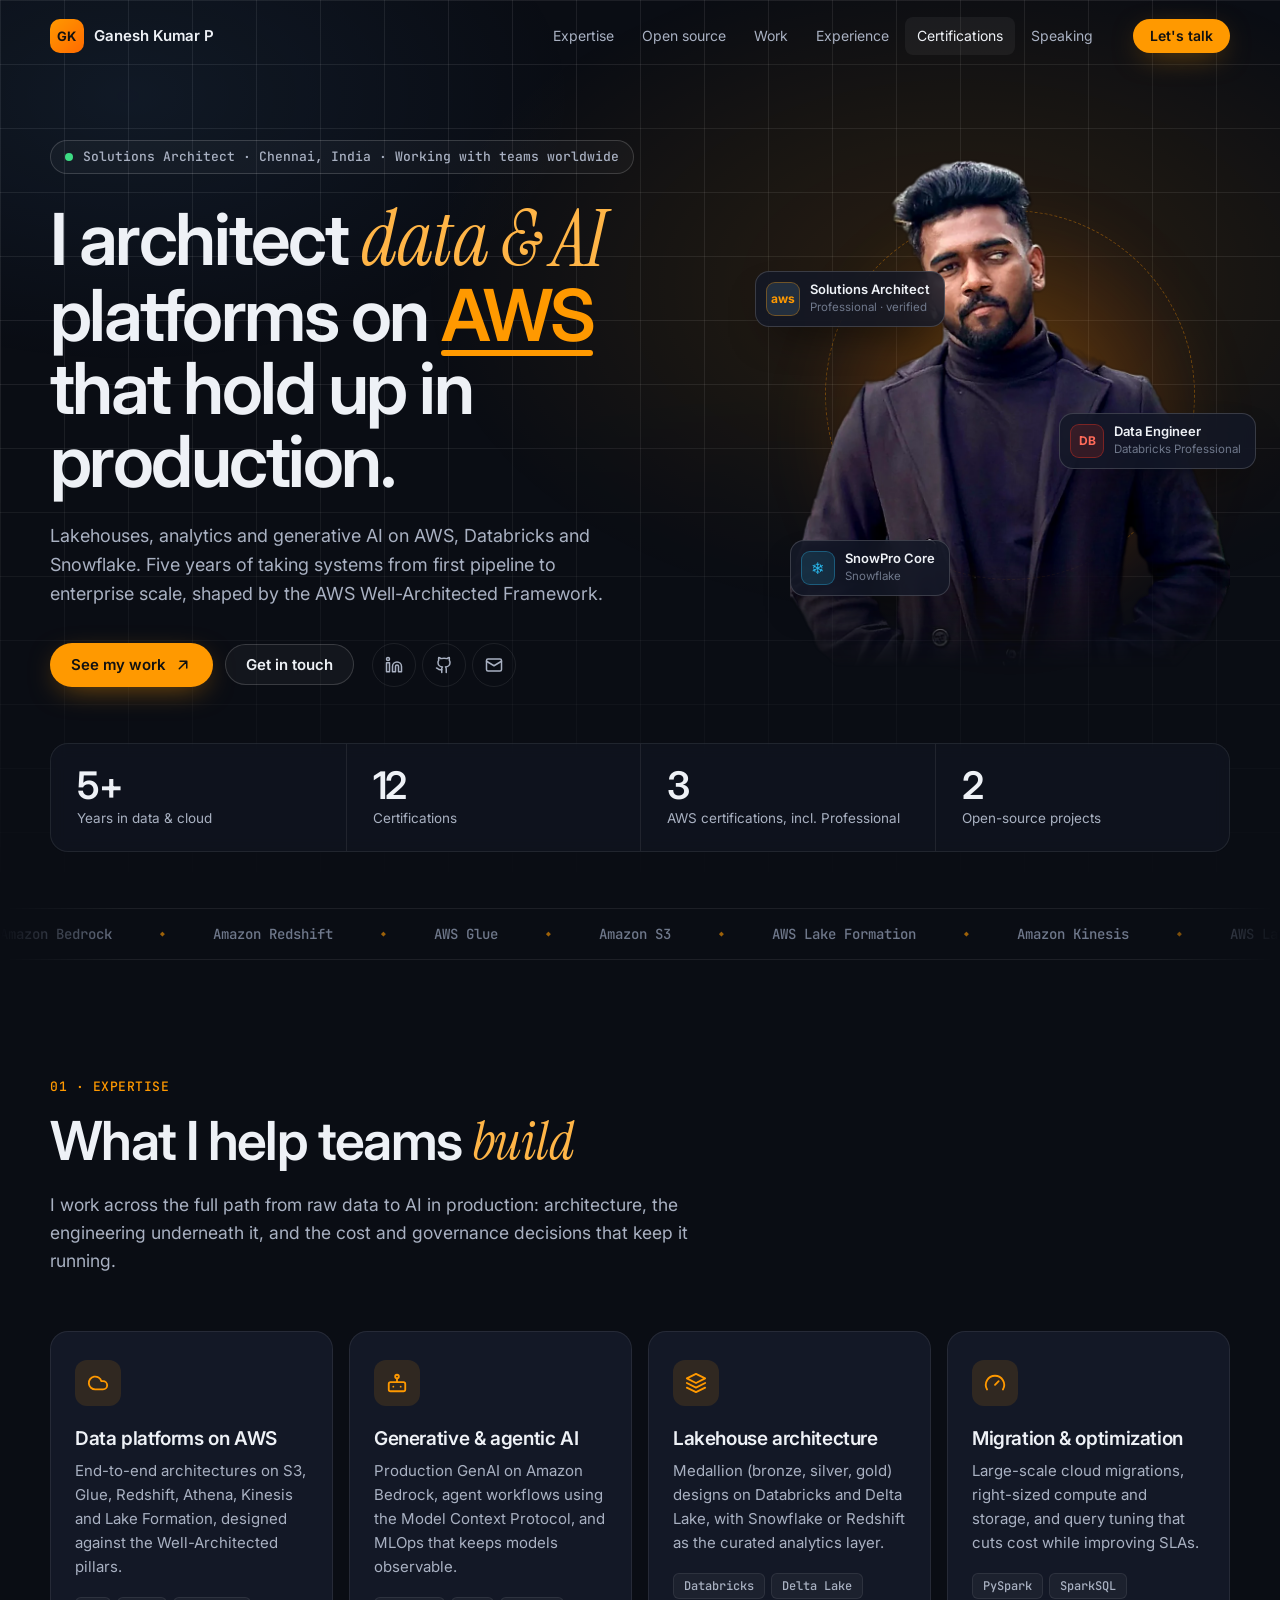
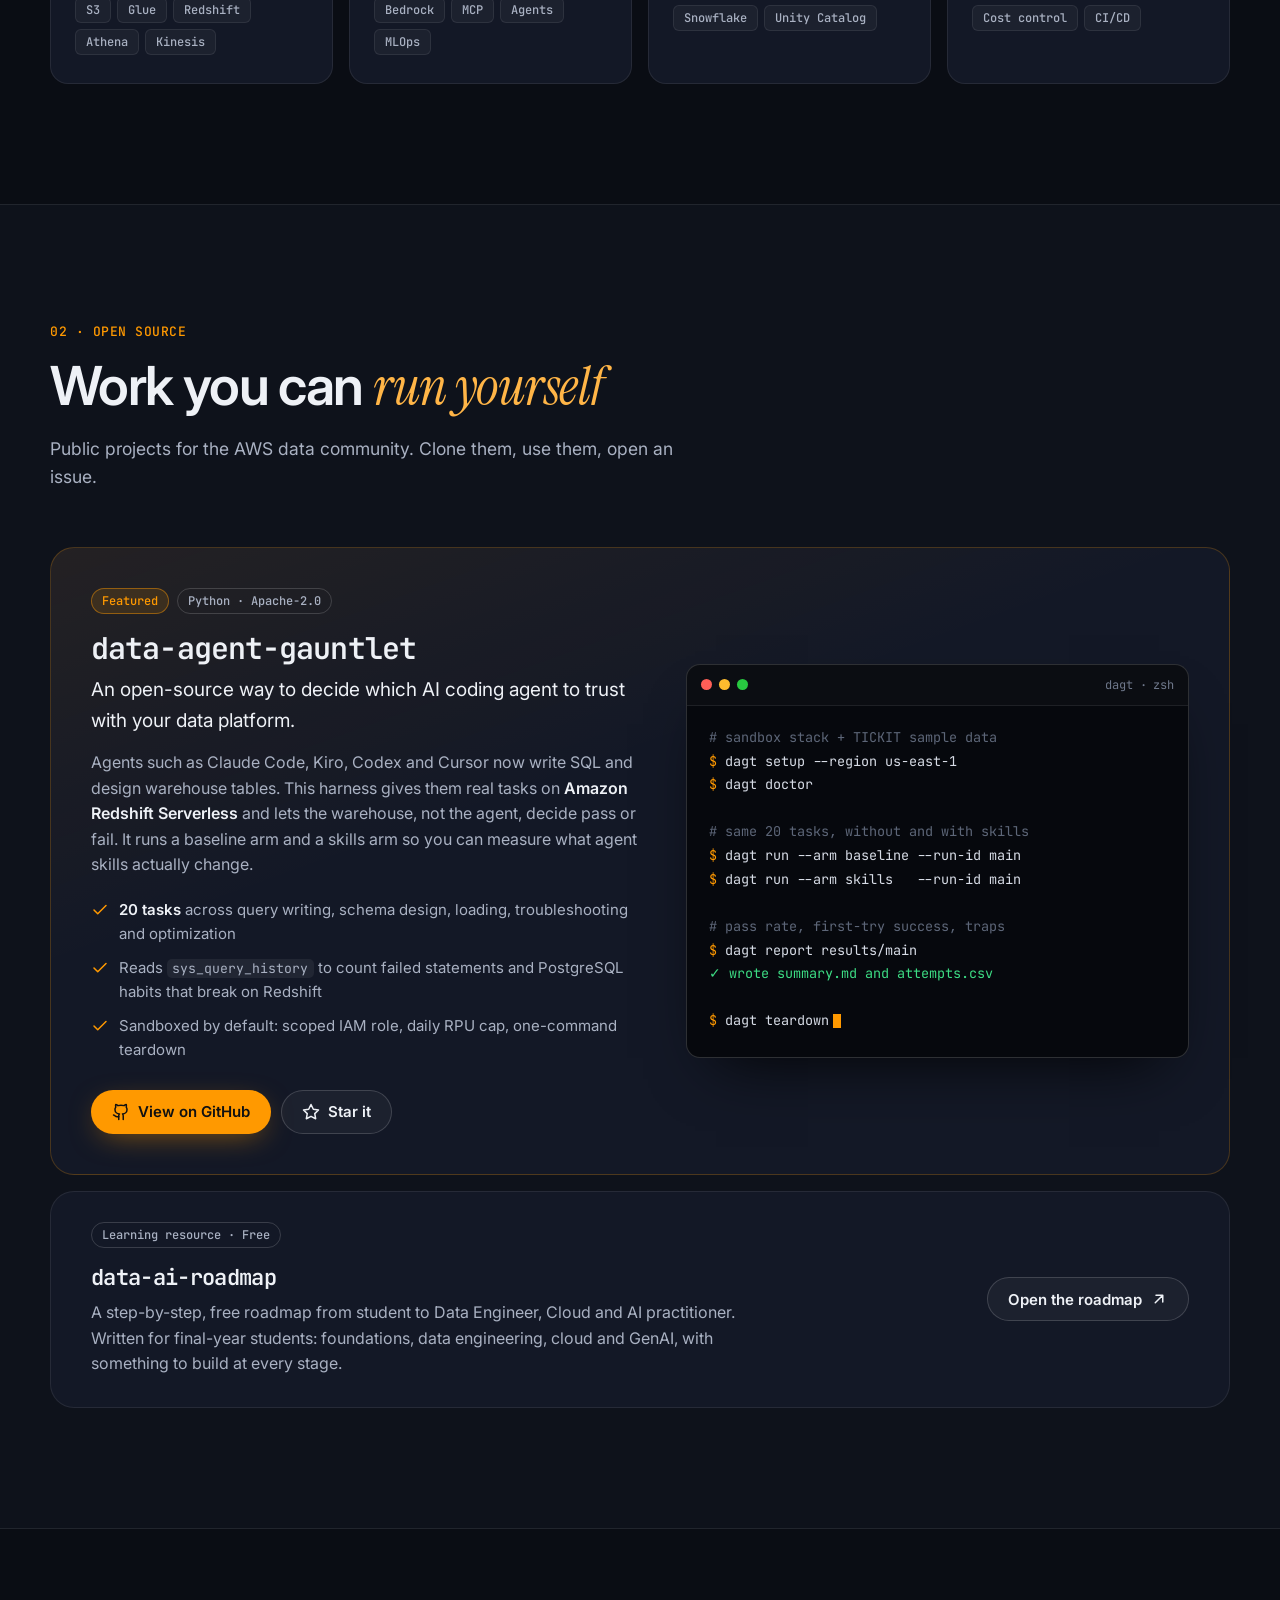
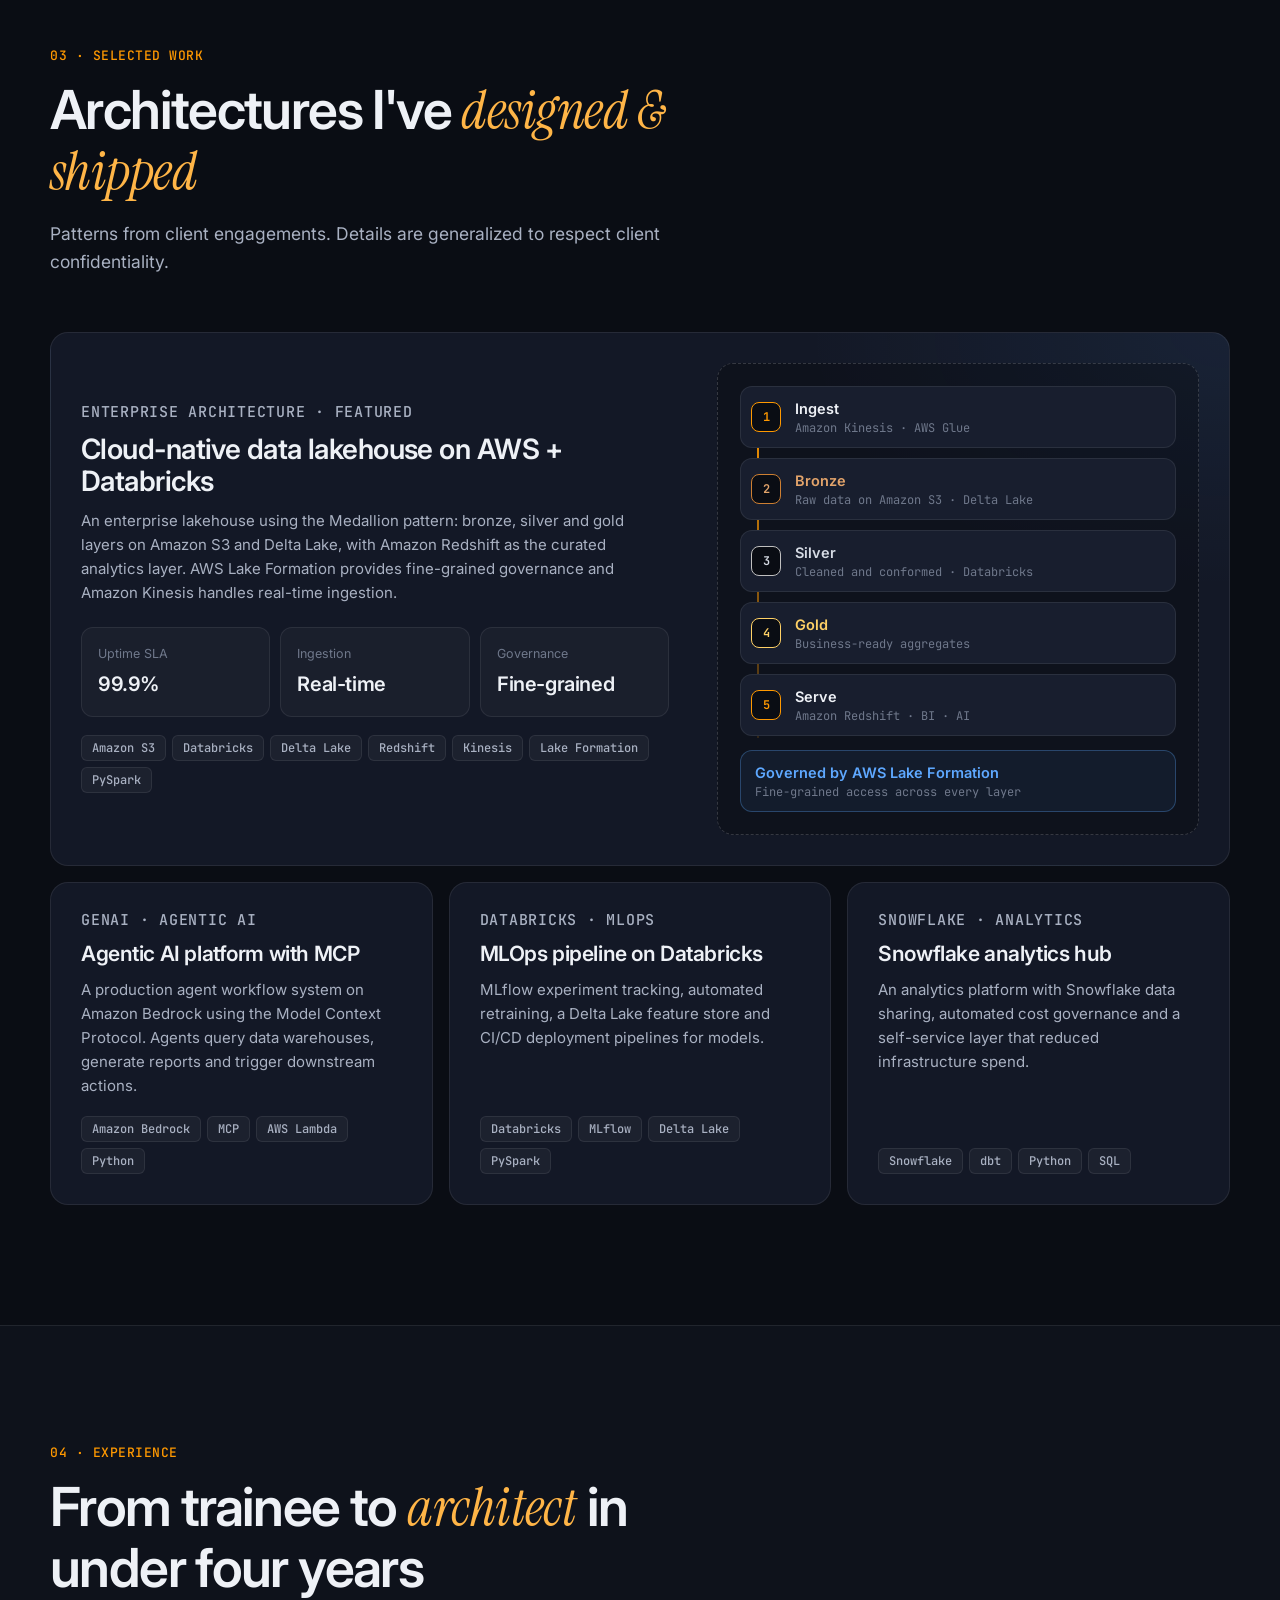
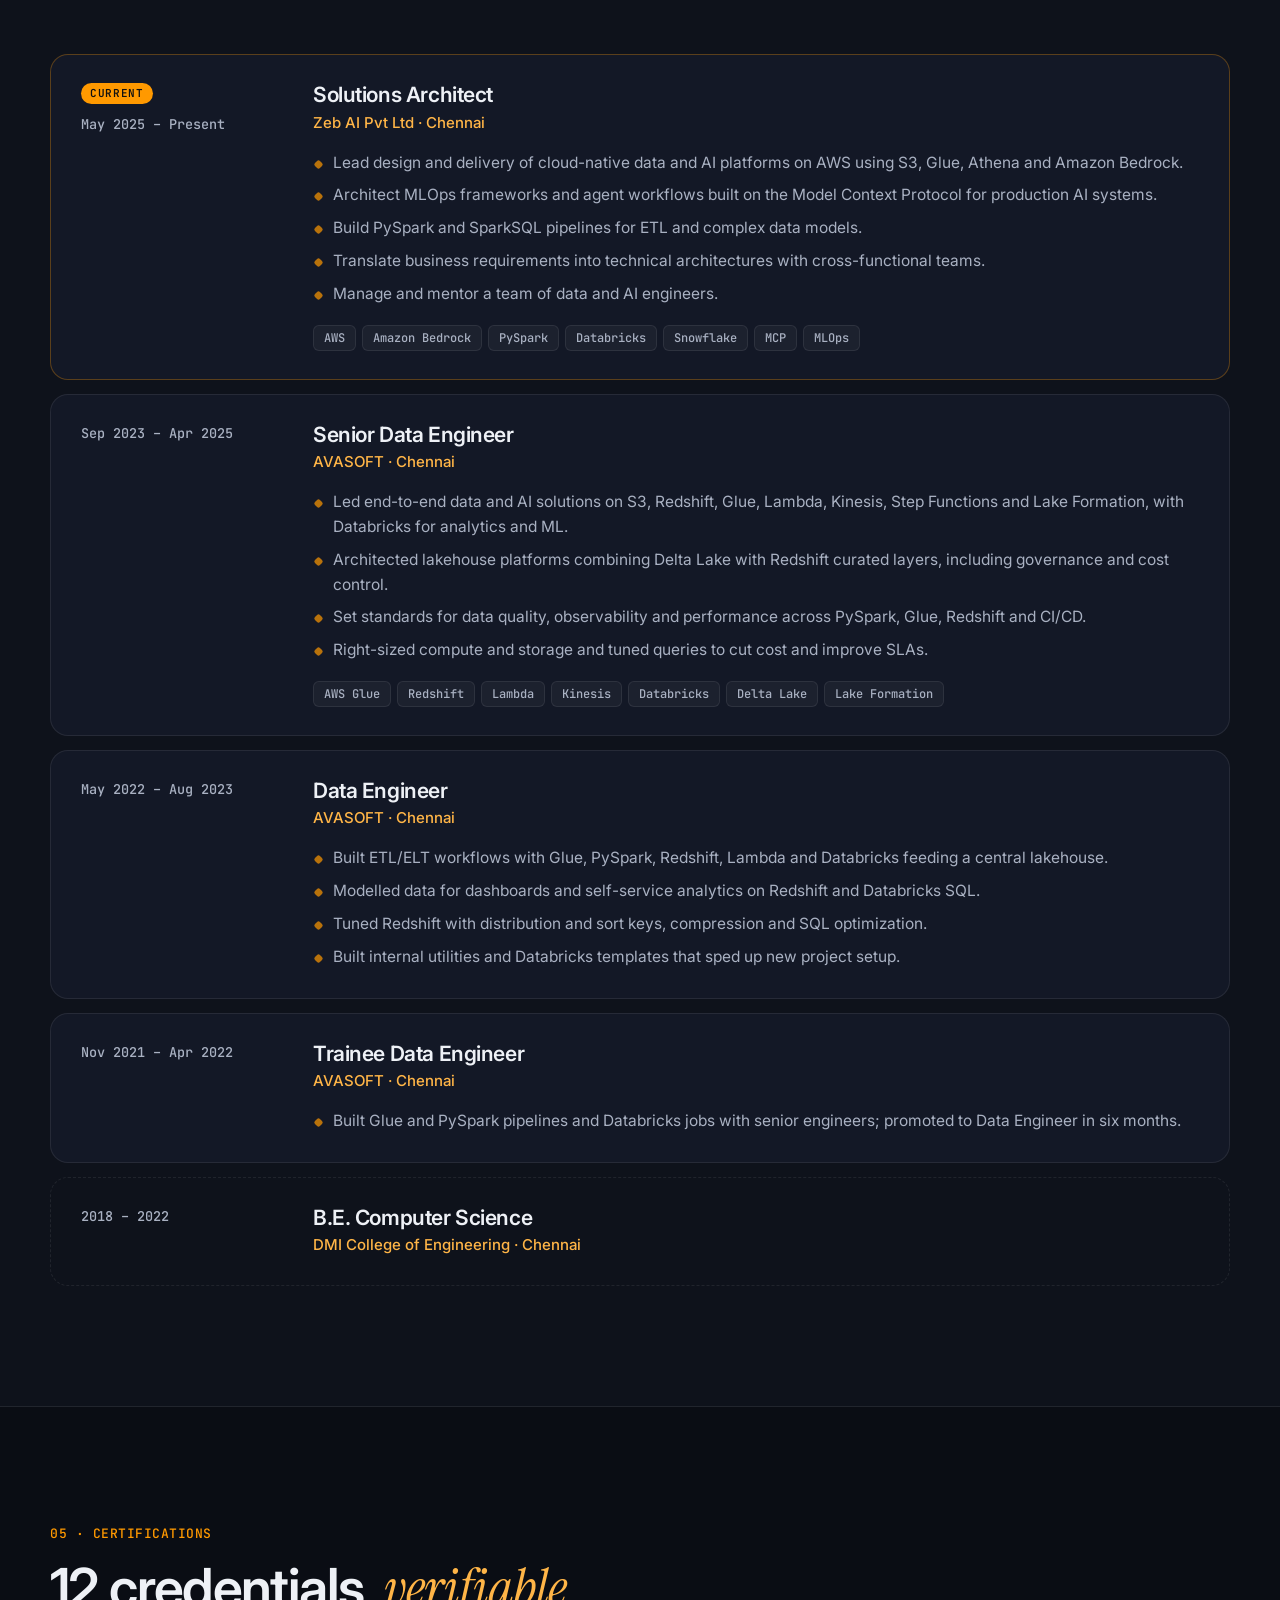
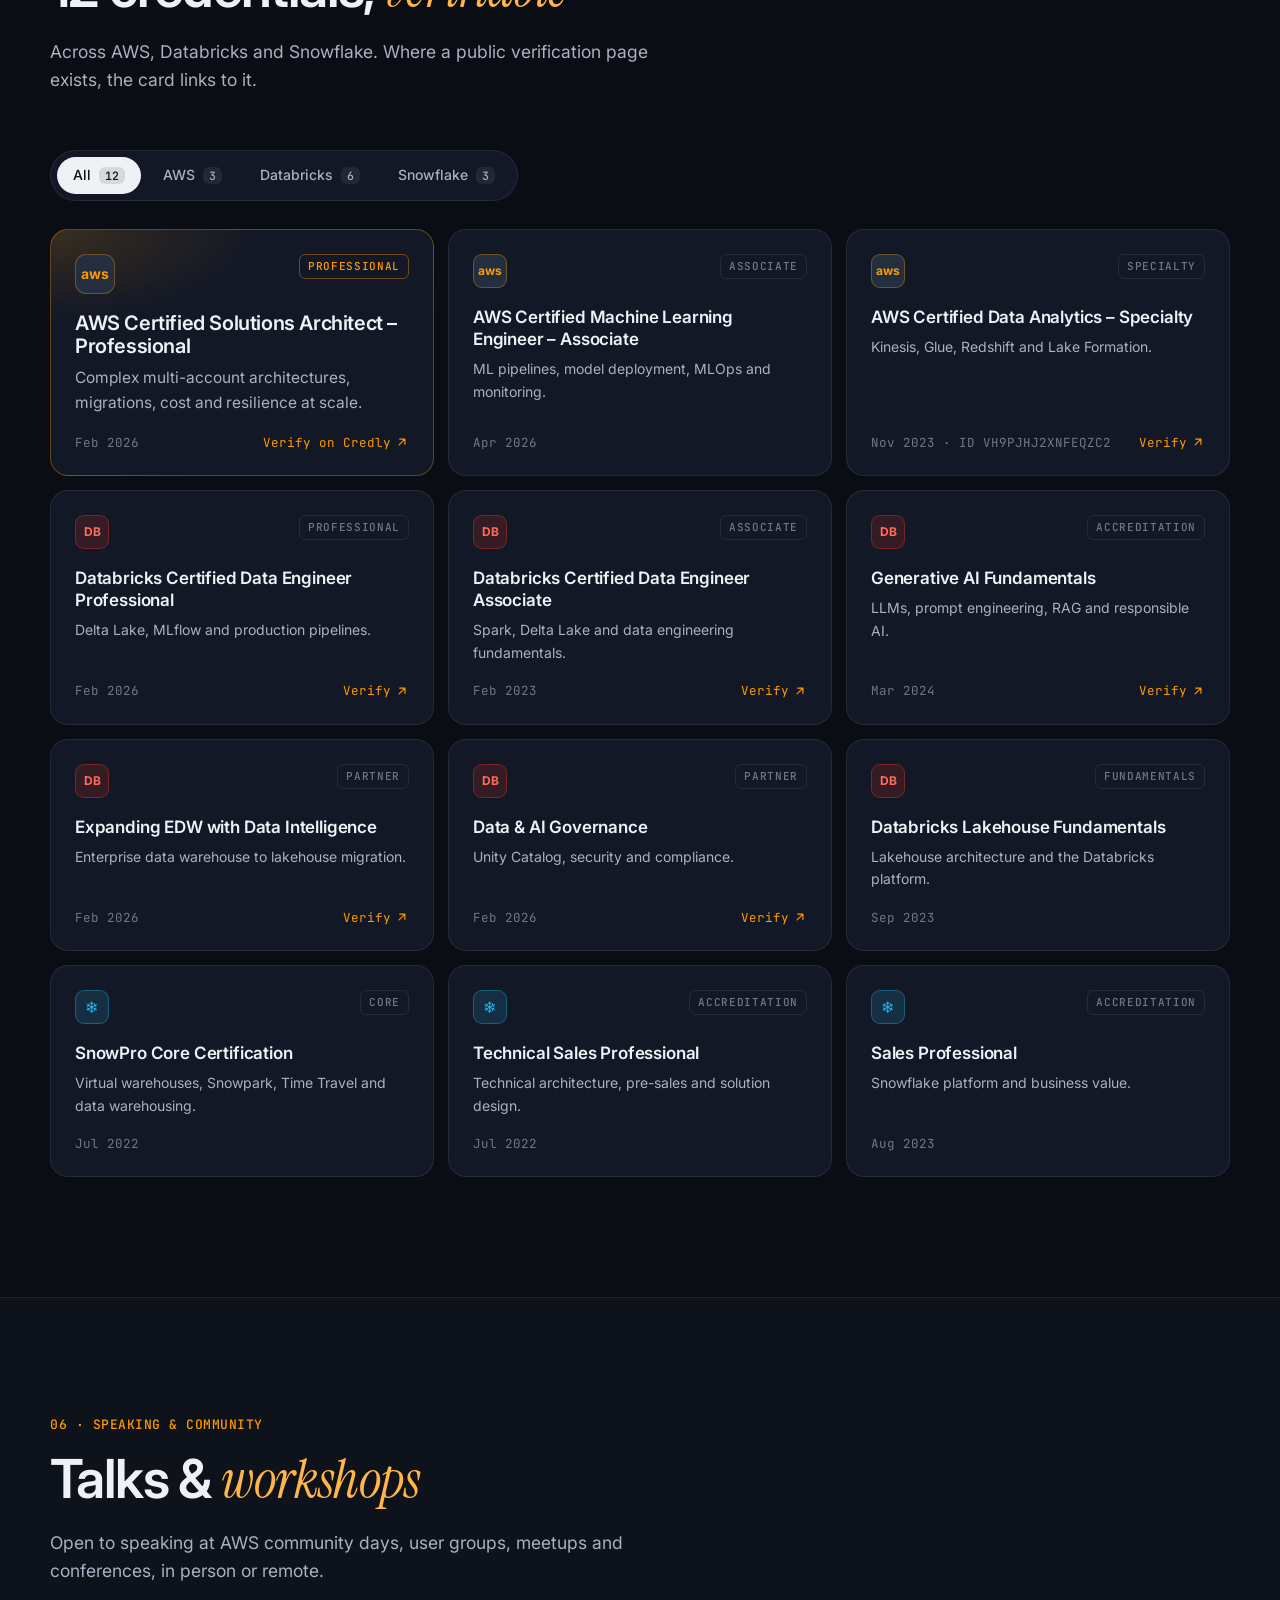
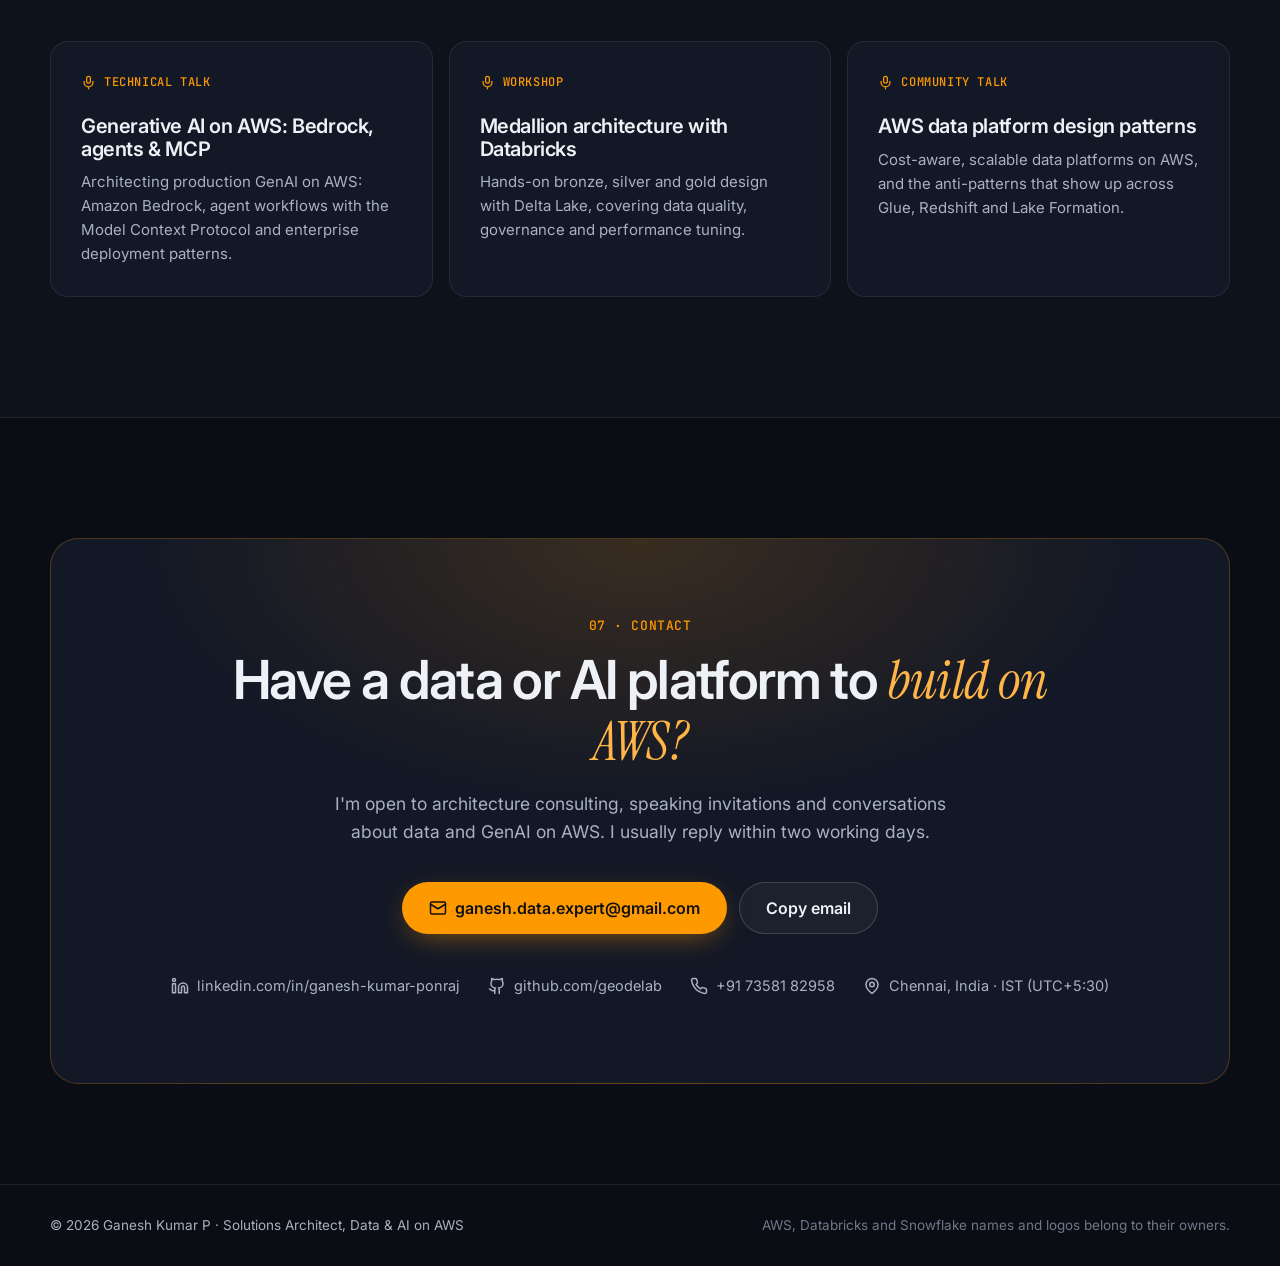
==== commit 36a0dd60: "redesign: AWS-focused portfolio revamp - New editorial dark theme with AWS orange accent, no 3D/vend" ====
--- a/index.html
+++ b/index.html
@@ -2,687 +2,565 @@
 <html lang="en">
 <head>
   <meta charset="UTF-8" />
-  <meta name="viewport" content="width=device-width, initial-scale=1.0"/>
-  <title>Ganesh Kumar P | Solutions Architect · AWS · GenAI · Databricks · Snowflake</title>
-  <meta name="description" content="Ganesh Kumar P — Solutions Architect @ Zeb | AWS Data & GenAI Architect | Databricks | Snowflake | Tech Speaker"/>
-  <link rel="preconnect" href="https://fonts.googleapis.com">
-  <link rel="preconnect" href="https://fonts.gstatic.com" crossorigin>
-  <link href="https://fonts.googleapis.com/css2?family=Space+Grotesk:wght@400;500;600;700&family=JetBrains+Mono:wght@400;500&family=Inter:wght@300;400;500;600;700&display=swap" rel="stylesheet">
-  <link rel="stylesheet" href="css/style.css"/>
+  <meta name="viewport" content="width=device-width, initial-scale=1" />
+  <title>Ganesh Kumar P · AWS Solutions Architect, Data &amp; Generative AI</title>
+  <meta name="description" content="Ganesh Kumar P is an AWS Certified Solutions Architect – Professional based in Chennai, India. He designs data lakehouse, analytics and generative AI platforms on AWS, Databricks and Snowflake for teams worldwide." />
+  <meta name="author" content="Ganesh Kumar P" />
+  <meta name="theme-color" content="#0a0d14" />
+  <link rel="canonical" href="https://geodelab.github.io/" />
+  <script>document.documentElement.classList.add('js');</script>
+  <link rel="icon" href="assets/favicon.svg" type="image/svg+xml" />
+
+  <!-- Open Graph / social previews -->
+  <meta property="og:type" content="profile" />
+  <meta property="og:site_name" content="Ganesh Kumar P" />
+  <meta property="og:title" content="Ganesh Kumar P · AWS Solutions Architect, Data & Generative AI" />
+  <meta property="og:description" content="Data lakehouse, analytics and GenAI platforms on AWS. AWS Solutions Architect – Professional, Databricks Data Engineer Professional, SnowPro Core." />
+  <meta property="og:url" content="https://geodelab.github.io/" />
+  <meta property="og:image" content="https://geodelab.github.io/assets/og-image.png" />
+  <meta property="og:image:width" content="1200" />
+  <meta property="og:image:height" content="630" />
+  <meta property="profile:first_name" content="Ganesh Kumar" />
+  <meta property="profile:last_name" content="P" />
+  <meta name="twitter:card" content="summary_large_image" />
+  <meta name="twitter:title" content="Ganesh Kumar P · AWS Solutions Architect, Data & Generative AI" />
+  <meta name="twitter:description" content="Data lakehouse, analytics and GenAI platforms on AWS, Databricks and Snowflake." />
+  <meta name="twitter:image" content="https://geodelab.github.io/assets/og-image.png" />
+
+  <script type="application/ld+json">
+  {
+    "@context": "https://schema.org",
+    "@type": "Person",
+    "name": "Ganesh Kumar P",
+    "alternateName": "Ganesh Kumar Ponraj",
+    "url": "https://geodelab.github.io/",
+    "image": "https://geodelab.github.io/assets/portrait.webp",
+    "jobTitle": "Solutions Architect",
+    "worksFor": { "@type": "Organization", "name": "Zeb AI Pvt Ltd" },
+    "address": { "@type": "PostalAddress", "addressLocality": "Chennai", "addressRegion": "Tamil Nadu", "addressCountry": "IN" },
+    "alumniOf": { "@type": "CollegeOrUniversity", "name": "DMI College of Engineering" },
+    "email": "mailto:ganesh.data.expert@gmail.com",
+    "sameAs": [
+      "https://www.linkedin.com/in/ganesh-kumar-ponraj/",
+      "https://github.com/geodelab"
+    ],
+    "knowsAbout": ["Amazon Web Services", "AWS Well-Architected Framework", "Amazon Bedrock", "Generative AI", "Agentic AI", "Model Context Protocol", "Amazon Redshift", "AWS Glue", "Data Lakehouse", "Databricks", "Snowflake", "Apache Spark", "MLOps"],
+    "hasCredential": [
+      { "@type": "EducationalOccupationalCredential", "name": "AWS Certified Solutions Architect – Professional", "credentialCategory": "certification", "recognizedBy": { "@type": "Organization", "name": "Amazon Web Services" }, "url": "https://www.credly.com/badges/8039b369-0326-40dd-90f7-10abd33c474a" },
+      { "@type": "EducationalOccupationalCredential", "name": "AWS Certified Machine Learning Engineer – Associate", "credentialCategory": "certification", "recognizedBy": { "@type": "Organization", "name": "Amazon Web Services" } },
+      { "@type": "EducationalOccupationalCredential", "name": "AWS Certified Data Analytics – Specialty", "credentialCategory": "certification", "recognizedBy": { "@type": "Organization", "name": "Amazon Web Services" } },
+      { "@type": "EducationalOccupationalCredential", "name": "Databricks Certified Data Engineer Professional", "credentialCategory": "certification", "recognizedBy": { "@type": "Organization", "name": "Databricks" }, "url": "https://credentials.databricks.com/173730929" },
+      { "@type": "EducationalOccupationalCredential", "name": "SnowPro Core Certification", "credentialCategory": "certification", "recognizedBy": { "@type": "Organization", "name": "Snowflake" } }
+    ]
+  }
+  </script>
+
+  <link rel="preconnect" href="https://fonts.googleapis.com" />
+  <link rel="preconnect" href="https://fonts.gstatic.com" crossorigin />
+  <link href="https://fonts.googleapis.com/css2?family=Inter:wght@400;500;600;700&family=Instrument+Serif:ital@0;1&family=JetBrains+Mono:wght@400;500&display=swap" rel="stylesheet" />
+  <link rel="preload" as="image" href="assets/portrait.webp" type="image/webp" />
+  <link rel="stylesheet" href="css/style.css" />
 </head>
 <body>
-
-<!-- ═══ SVG ICON SPRITE (Lucide-style) ═══ -->
+<a class="skip" href="#main">Skip to content</a>
+
 <svg width="0" height="0" style="position:absolute" aria-hidden="true">
   <defs>
-    <symbol id="i-cloud" viewBox="0 0 24 24"><path d="M17.5 19H9a7 7 0 1 1 6.71-9h1.79a4.5 4.5 0 1 1 0 9Z"/></symbol>
+    <symbol id="i-arrow" viewBox="0 0 24 24"><path d="M7 17 17 7M8 7h9v9"/></symbol>
+    <symbol id="i-linkedin" viewBox="0 0 24 24"><path d="M16 8a6 6 0 0 1 6 6v7h-4v-7a2 2 0 0 0-4 0v7h-4v-7a6 6 0 0 1 6-6Z"/><rect x="2" y="9" width="4" height="12"/><circle cx="4" cy="4" r="2"/></symbol>
+    <symbol id="i-github" viewBox="0 0 24 24"><path d="M15 22v-4a4.8 4.8 0 0 0-1-3.5c3 0 6-2 6-5.5.08-1.25-.27-2.48-1-3.5.28-1.15.28-2.35 0-3.5 0 0-1 0-3 1.5-2.64-.5-5.36-.5-8 0C6 2 5 2 5 2c-.3 1.15-.3 2.35 0 3.5A5.4 5.4 0 0 0 4 9c0 3.5 3 5.5 6 5.5-.39.49-.68 1.05-.85 1.65S8.93 17.38 9 18v4"/><path d="M9 18c-4.51 2-5-2-7-2"/></symbol>
+    <symbol id="i-mail" viewBox="0 0 24 24"><rect x="2" y="4" width="20" height="16" rx="2"/><path d="m22 7-10 6L2 7"/></symbol>
+    <symbol id="i-phone" viewBox="0 0 24 24"><path d="M22 16.9v3a2 2 0 0 1-2.2 2 19.8 19.8 0 0 1-8.6-3.1 19.5 19.5 0 0 1-6-6A19.8 19.8 0 0 1 2.1 4.2 2 2 0 0 1 4.1 2h3a2 2 0 0 1 2 1.7c.1 1 .4 1.9.7 2.8a2 2 0 0 1-.5 2.1L8 9.9a16 16 0 0 0 6 6l1.3-1.3a2 2 0 0 1 2.1-.4c.9.3 1.8.6 2.8.7a2 2 0 0 1 1.7 2Z"/></symbol>
+    <symbol id="i-pin" viewBox="0 0 24 24"><path d="M20 10c0 6-8 12-8 12S4 16 4 10a8 8 0 0 1 16 0Z"/><circle cx="12" cy="10" r="3"/></symbol>
+    <symbol id="i-cloud" viewBox="0 0 24 24"><path d="M17.5 19H9a7 7 0 1 1 6.7-9h1.8a4.5 4.5 0 1 1 0 9Z"/></symbol>
+    <symbol id="i-bot" viewBox="0 0 24 24"><rect x="3" y="11" width="18" height="10" rx="2"/><circle cx="12" cy="5" r="2"/><path d="M12 7v4M8 16h.01M16 16h.01"/></symbol>
     <symbol id="i-layers" viewBox="0 0 24 24"><path d="M12 2 2 7l10 5 10-5-10-5Z"/><path d="m2 17 10 5 10-5"/><path d="m2 12 10 5 10-5"/></symbol>
-    <symbol id="i-bot" viewBox="0 0 24 24"><rect x="3" y="11" width="18" height="10" rx="2"/><circle cx="12" cy="5" r="2"/><path d="M12 7v4"/><line x1="8" y1="16" x2="8" y2="16"/><line x1="16" y1="16" x2="16" y2="16"/></symbol>
-    <symbol id="i-snow" viewBox="0 0 24 24"><path d="M12 2v20M2 12h20M5 5l14 14M19 5 5 19"/></symbol>
-    <symbol id="i-zap" viewBox="0 0 24 24"><path d="M13 2 3 14h9l-1 8 10-12h-9l1-8Z"/></symbol>
-    <symbol id="i-refresh" viewBox="0 0 24 24"><path d="M3 12a9 9 0 0 1 15-6.7L21 8"/><path d="M21 3v5h-5"/><path d="M21 12a9 9 0 0 1-15 6.7L3 16"/><path d="M3 21v-5h5"/></symbol>
-    <symbol id="i-cpu" viewBox="0 0 24 24"><rect x="4" y="4" width="16" height="16" rx="2"/><rect x="9" y="9" width="6" height="6"/><path d="M9 2v2M15 2v2M9 20v2M15 20v2M2 9h2M2 15h2M20 9h2M20 15h2"/></symbol>
-    <symbol id="i-mic" viewBox="0 0 24 24"><rect x="9" y="2" width="6" height="11" rx="3"/><path d="M19 10v2a7 7 0 0 1-14 0v-2"/><line x1="12" y1="19" x2="12" y2="22"/></symbol>
-    <symbol id="i-cog" viewBox="0 0 24 24"><path d="M20 7h-9M14 17H5"/><circle cx="17" cy="17" r="3"/><circle cx="7" cy="7" r="3"/></symbol>
-    <symbol id="i-palette" viewBox="0 0 24 24"><circle cx="13.5" cy="6.5" r=".8"/><circle cx="17.5" cy="10.5" r=".8"/><circle cx="8.5" cy="7.5" r=".8"/><circle cx="6.5" cy="12.5" r=".8"/><path d="M12 2a10 10 0 1 0 0 20 2.5 2.5 0 0 0 2-4 2.5 2.5 0 0 1 2-4h2a4 4 0 0 0 4-4 10 10 0 0 0-10-8Z"/></symbol>
-    <symbol id="i-globe" viewBox="0 0 24 24"><circle cx="12" cy="12" r="10"/><path d="M2 12h20"/><path d="M12 2a15 15 0 0 1 0 20 15 15 0 0 1 0-20Z"/></symbol>
-    <symbol id="i-cap" viewBox="0 0 24 24"><path d="M22 10 12 5 2 10l10 5 10-5Z"/><path d="M6 12v5c0 1 2 3 6 3s6-2 6-3v-5"/></symbol>
-    <symbol id="i-mail" viewBox="0 0 24 24"><rect x="2" y="4" width="20" height="16" rx="2"/><path d="m22 7-10 5L2 7"/></symbol>
-    <symbol id="i-linkedin" viewBox="0 0 24 24"><path d="M16 8a6 6 0 0 1 6 6v7h-4v-7a2 2 0 0 0-4 0v7h-4v-9h4v1.5"/><rect x="2" y="9" width="4" height="12"/><circle cx="4" cy="4" r="2"/></symbol>
-    <symbol id="i-github" viewBox="0 0 24 24"><path d="M15 22v-4a4.8 4.8 0 0 0-1-3.5c3 0 6-2 6-5.5.08-1.25-.27-2.48-1-3.5.28-1.15.28-2.35 0-3.5 0 0-1 0-3 1.5-2.64-.5-5.36-.5-8 0C6 2 5 2 5 2c-.3 1.15-.3 2.35 0 3.5A5.4 5.4 0 0 0 4 9c0 3.5 3 5.5 6 5.5-.39.49-.68 1.05-.85 1.65-.17.6-.22 1.23-.15 1.85v4"/><path d="M9 18c-4.51 2-5-2-7-2"/></symbol>
-    <symbol id="i-phone" viewBox="0 0 24 24"><path d="M22 16.92v3a2 2 0 0 1-2.18 2 19.8 19.8 0 0 1-8.63-3.07 19.5 19.5 0 0 1-6-6A19.8 19.8 0 0 1 2.18 4.18 2 2 0 0 1 4.11 2h3a2 2 0 0 1 2 1.72c.13.96.36 1.9.7 2.81a2 2 0 0 1-.45 2.11L8.09 9.91a16 16 0 0 0 6 6l1.27-1.27a2 2 0 0 1 2.11-.45c.91.34 1.85.57 2.81.7A2 2 0 0 1 22 16.92Z"/></symbol>
-    <symbol id="i-chart" viewBox="0 0 24 24"><line x1="12" y1="20" x2="12" y2="10"/><line x1="18" y1="20" x2="18" y2="4"/><line x1="6" y1="20" x2="6" y2="16"/></symbol>
-    <symbol id="i-calendar" viewBox="0 0 24 24"><rect x="3" y="4" width="18" height="18" rx="2"/><path d="M16 2v4M8 2v4M3 10h18"/></symbol>
-    <symbol id="i-clock" viewBox="0 0 24 24"><circle cx="12" cy="12" r="9"/><path d="M12 7v5l3 2"/></symbol>
-    <symbol id="i-star" viewBox="0 0 24 24"><path d="M12 2l3 6.5 7 .9-5 4.8 1.3 7L12 18l-6.3 3.2L7 14.2l-5-4.8 7-.9L12 2Z"/></symbol>
+    <symbol id="i-gauge" viewBox="0 0 24 24"><path d="m12 14 4-4"/><path d="M3.3 19a10 10 0 1 1 17.4 0"/></symbol>
+    <symbol id="i-star" viewBox="0 0 24 24"><path d="m12 2 3.1 6.3 6.9 1-5 4.9 1.2 6.8-6.2-3.2L5.8 21 7 14.2 2 9.3l6.9-1Z"/></symbol>
+    <symbol id="i-check" viewBox="0 0 24 24"><path d="M20 6 9 17l-5-5"/></symbol>
+    <symbol id="i-mic" viewBox="0 0 24 24"><rect x="9" y="2" width="6" height="11" rx="3"/><path d="M19 10v2a7 7 0 0 1-14 0v-2M12 19v3"/></symbol>
   </defs>
 </svg>
 
-<div id="scrollProgress"></div>
-<canvas id="bg-canvas"></canvas>
-<div class="aurora">
-  <span class="aurora-blob ab1"></span>
-  <span class="aurora-blob ab2"></span>
-  <span class="aurora-blob ab3"></span>
-</div>
-<div class="noise-overlay"></div>
-
-<!-- ═══ NAV ═══ -->
-<nav id="navbar">
-  <a href="#hero" class="nav-brand" aria-label="Top">
-    <span class="brand-orb"></span>
-    <span class="brand-word">portfolio</span>
-  </a>
-  <ul class="nav-links" id="navLinks">
-    <li><a href="#about"><span class="n">01</span>About</a></li>
-    <li><a href="#experience"><span class="n">02</span>Experience</a></li>
-    <li><a href="#skills"><span class="n">03</span>Skills</a></li>
-    <li><a href="#certifications"><span class="n">04</span>Certifications</a></li>
-    <li><a href="#projects"><span class="n">05</span>Projects</a></li>
-    <li><a href="#speaking"><span class="n">06</span>Speaking</a></li>
-    <li><a href="#contact" class="nav-hire">Let's Talk</a></li>
-  </ul>
-  <button class="hamburger" id="ham" aria-label="Menu">
-    <span></span><span></span><span></span>
-  </button>
-</nav>
+<header class="nav" id="nav">
+  <div class="nav-inner">
+    <a href="#top" class="brand" aria-label="Ganesh Kumar P, home">
+      <span class="brand-mark">GK</span>
+      <span class="brand-name">Ganesh Kumar P</span>
+    </a>
+    <nav class="nav-links" aria-label="Primary">
+      <a href="#expertise">Expertise</a>
+      <a href="#open-source">Open source</a>
+      <a href="#work">Work</a>
+      <a href="#experience">Experience</a>
+      <a href="#certifications">Certifications</a>
+      <a href="#speaking">Speaking</a>
+    </nav>
+    <a href="#contact" class="btn btn-sm btn-primary nav-cta">Let's talk</a>
+    <button class="nav-toggle" aria-label="Open menu" aria-expanded="false" aria-controls="mobile-menu"><span></span><span></span></button>
+  </div>
+  <div class="mobile-menu" id="mobile-menu">
+    <a href="#expertise">Expertise</a>
+    <a href="#open-source">Open source</a>
+    <a href="#work">Work</a>
+    <a href="#experience">Experience</a>
+    <a href="#certifications">Certifications</a>
+    <a href="#speaking">Speaking</a>
+    <a href="#contact">Contact</a>
+  </div>
+</header>
+
+<main id="main">
 
 <!-- ═══ HERO ═══ -->
-<section id="hero">
-  <canvas id="hero-reveal"></canvas>
-  <div class="hero-scrim"></div>
-  <div class="hero-left">
-    <div class="hero-badge"><span class="dot-pulse"></span>Available for Architecture Consulting</div>
-    <p class="hero-greeting">Hello, I'm</p>
-    <h1 class="hero-name">
-      <span class="name-first">Ganesh</span>
-      <span class="name-last">Kumar P</span>
-    </h1>
-    <div class="hero-title-row">
-      <span class="title-prefix">//</span>
-      <span id="typewriter" class="typewriter-text"></span>
-      <span class="type-cursor">▮</span>
-    </div>
-    <p class="hero-bio">
-      Designing enterprise intelligence at the intersection of
-      <span class="hl-aws">AWS Cloud</span>,
-      <span class="hl-snow">Snowflake</span>,
-      <span class="hl-db">Databricks</span> &amp;
-      <span class="hl-ai">Generative AI</span>
-    </p>
-    <div class="hero-actions">
-      <a href="#experience" class="btn-glow">View My Work <span>→</span></a>
-      <a href="https://www.linkedin.com/in/ganesh-kumar-ponraj/" target="_blank" class="btn-ghost">LinkedIn ↗</a>
-      <a href="https://github.com/geodelab" target="_blank" class="btn-ghost">GitHub ↗</a>
-    </div>
-    <div class="hero-metrics">
-      <div class="metric"><span class="metric-val" data-target="5">0</span>+<span class="metric-lbl">Years Exp</span></div>
-      <div class="metric-sep"></div>
-      <div class="metric"><span class="metric-val" data-target="10">0</span>+<span class="metric-lbl">Certifications</span></div>
-      <div class="metric-sep"></div>
-      <div class="metric"><span class="metric-val" data-target="2">0</span><span class="metric-lbl">Companies</span></div>
-    </div>
-  </div>
-
-  <a href="#about" class="hero-scroll"><span>scroll</span><div class="scroll-bar"></div></a>
-</section>
-
-<!-- ═══ ABOUT ═══ -->
-<section id="about">
-  <div class="container">
-    <div class="sec-label"><span class="c-cyan">01.</span> About Me</div>
-    <div class="about-wrap">
-      <div class="about-text">
-        <h2 class="sec-title">Building Cloud-Native <span class="grad-text">Data Intelligence</span></h2>
-        <p>I'm <strong>Ganesh Kumar</strong>, a Solutions Architect at <strong>Zeb AI Pvt Ltd</strong> — specializing in AWS cloud architecture, data platforms, and AI/GenAI solutions with hands-on experience designing secure, scalable, and cost-optimized systems in production environments.</p>
-        <p>My work focuses on building end-to-end cloud architectures aligned to the <span class="hl-aws">AWS Well-Architected Framework</span> — covering cloud strategy, large-scale migrations, high availability, modern <span class="hl-snow">data lakehouse platforms</span>, and <span class="hl-ai">AI/GenAI enablement on AWS</span>.</p>
-        <p>I'm AWS Certified Solutions Architect – Professional, with additional certifications across <span class="hl-db">Databricks</span>, Snowflake, and GenAI. I enjoy working at the intersection of cloud engineering, data architecture, and AI innovation.</p>
-        <div class="about-chips">
-          <span class="chip"><svg class="ico"><use href="#i-cloud"/></svg> AWS Well-Architected</span>
-          <span class="chip"><svg class="ico"><use href="#i-layers"/></svg> Medallion Architecture</span>
-          <span class="chip"><svg class="ico"><use href="#i-bot"/></svg> Amazon Bedrock / GenAI</span>
-          <span class="chip"><svg class="ico"><use href="#i-snow"/></svg> Snowflake</span>
-          <span class="chip"><svg class="ico"><use href="#i-zap"/></svg> Databricks</span>
-          <span class="chip"><svg class="ico"><use href="#i-refresh"/></svg> Data Modernization</span>
-          <span class="chip"><svg class="ico"><use href="#i-cpu"/></svg> MLOps / Agentic AI</span>
-          <span class="chip"><svg class="ico"><use href="#i-mic"/></svg> Tech Speaker</span>
-        </div>
-      </div>
-      <div class="about-visual">
-        <div class="avatar-orbit">
-          <div class="orbit-ring r1"></div>
-          <div class="orbit-ring r2"></div>
-          <div class="orbit-ring r3"></div>
-          <div class="avatar-core"><span>GK</span></div>
-          <div class="orbit-icon oi-1">AWS</div>
-          <div class="orbit-icon oi-2"><svg class="ico"><use href="#i-snow"/></svg></div>
-          <div class="orbit-icon oi-3"><svg class="ico"><use href="#i-zap"/></svg></div>
-          <div class="orbit-icon oi-4"><svg class="ico"><use href="#i-bot"/></svg></div>
-        </div>
-        <div class="about-company">
-          <div class="company-label">Currently at</div>
-          <div class="company-name">Zeb AI Pvt Ltd</div>
-          <div class="company-role">Solutions Architect · Chennai, India</div>
-        </div>
-      </div>
+<section class="hero" id="top">
+  <div class="hero-grid-bg" aria-hidden="true"></div>
+  <div class="container hero-inner">
+    <div class="hero-copy">
+      <p class="eyebrow reveal"><span class="dot"></span>Solutions Architect · Chennai, India · Working with teams worldwide</p>
+      <h1 class="hero-title reveal">
+        I architect <em>data&nbsp;&amp;&nbsp;AI</em> platforms on <span class="aws">AWS</span> that hold up in production.
+      </h1>
+      <p class="hero-sub reveal">
+        Lakehouses, analytics and generative AI on AWS, Databricks and Snowflake.
+        Five years of taking systems from first pipeline to enterprise scale, shaped by the
+        AWS Well-Architected Framework.
+      </p>
+      <div class="hero-cta reveal">
+        <a href="#work" class="btn btn-primary">See my work <svg class="ic"><use href="#i-arrow"/></svg></a>
+        <a href="#contact" class="btn btn-ghost">Get in touch</a>
+        <div class="hero-social">
+          <a href="https://www.linkedin.com/in/ganesh-kumar-ponraj/" target="_blank" rel="noopener" aria-label="LinkedIn"><svg class="ic"><use href="#i-linkedin"/></svg></a>
+          <a href="https://github.com/geodelab" target="_blank" rel="noopener" aria-label="GitHub"><svg class="ic"><use href="#i-github"/></svg></a>
+          <a href="mailto:ganesh.data.expert@gmail.com" aria-label="Email"><svg class="ic"><use href="#i-mail"/></svg></a>
+        </div>
+      </div>
+    </div>
+
+    <div class="hero-visual reveal">
+      <div class="portrait-wrap">
+        <div class="portrait-glow" aria-hidden="true"></div>
+        <div class="portrait-ring" aria-hidden="true"></div>
+        <img src="assets/portrait.webp" alt="Portrait of Ganesh Kumar P" width="900" height="1039" class="portrait" fetchpriority="high" />
+        <a class="badge-chip chip-1" href="https://www.credly.com/badges/8039b369-0326-40dd-90f7-10abd33c474a" target="_blank" rel="noopener">
+          <span class="chip-logo aws-logo">aws</span>
+          <span><strong>Solutions Architect</strong><small>Professional · verified</small></span>
+        </a>
+        <div class="badge-chip chip-2">
+          <span class="chip-logo db-logo">DB</span>
+          <span><strong>Data Engineer</strong><small>Databricks Professional</small></span>
+        </div>
+        <div class="badge-chip chip-3">
+          <span class="chip-logo sf-logo">❄</span>
+          <span><strong>SnowPro Core</strong><small>Snowflake</small></span>
+        </div>
+      </div>
+    </div>
+  </div>
+
+  <div class="container">
+    <dl class="stats reveal">
+      <div><dt>Years in data &amp; cloud</dt><dd><span data-count="5">5</span>+</dd></div>
+      <div><dt>Certifications</dt><dd><span data-count="12">12</span></dd></div>
+      <div><dt>AWS certifications, incl. Professional</dt><dd><span data-count="3">3</span></dd></div>
+      <div><dt>Open-source projects</dt><dd><span data-count="2">2</span></dd></div>
+    </dl>
+  </div>
+
+  <div class="marquee" aria-hidden="true">
+    <div class="marquee-track">
+      <span>Amazon Bedrock</span><span>Amazon Redshift</span><span>AWS Glue</span><span>Amazon S3</span><span>AWS Lake Formation</span><span>Amazon Kinesis</span><span>AWS Lambda</span><span>AWS Step Functions</span><span>Amazon Athena</span><span>Databricks</span><span>Delta Lake</span><span>Snowflake</span><span>PySpark</span><span>MLflow</span><span>Model Context Protocol</span>
+      <span>Amazon Bedrock</span><span>Amazon Redshift</span><span>AWS Glue</span><span>Amazon S3</span><span>AWS Lake Formation</span><span>Amazon Kinesis</span><span>AWS Lambda</span><span>AWS Step Functions</span><span>Amazon Athena</span><span>Databricks</span><span>Delta Lake</span><span>Snowflake</span><span>PySpark</span><span>MLflow</span><span>Model Context Protocol</span>
+    </div>
+  </div>
+</section>
+
+<!-- ═══ EXPERTISE ═══ -->
+<section class="section" id="expertise">
+  <div class="container">
+    <div class="section-head reveal">
+      <p class="kicker">01 · Expertise</p>
+      <h2>What I help teams <em>build</em></h2>
+      <p class="lede">I work across the full path from raw data to AI in production: architecture, the engineering underneath it, and the cost and governance decisions that keep it running.</p>
+    </div>
+
+    <div class="pillars">
+      <article class="pillar reveal">
+        <div class="pillar-icon"><svg class="ic"><use href="#i-cloud"/></svg></div>
+        <h3>Data platforms on AWS</h3>
+        <p>End-to-end architectures on S3, Glue, Redshift, Athena, Kinesis and Lake Formation, designed against the Well-Architected pillars.</p>
+        <ul class="tags"><li>S3</li><li>Glue</li><li>Redshift</li><li>Athena</li><li>Kinesis</li></ul>
+      </article>
+      <article class="pillar reveal">
+        <div class="pillar-icon"><svg class="ic"><use href="#i-bot"/></svg></div>
+        <h3>Generative &amp; agentic AI</h3>
+        <p>Production GenAI on Amazon Bedrock, agent workflows using the Model Context Protocol, and MLOps that keeps models observable.</p>
+        <ul class="tags"><li>Bedrock</li><li>MCP</li><li>Agents</li><li>MLOps</li></ul>
+      </article>
+      <article class="pillar reveal">
+        <div class="pillar-icon"><svg class="ic"><use href="#i-layers"/></svg></div>
+        <h3>Lakehouse architecture</h3>
+        <p>Medallion (bronze, silver, gold) designs on Databricks and Delta Lake, with Snowflake or Redshift as the curated analytics layer.</p>
+        <ul class="tags"><li>Databricks</li><li>Delta Lake</li><li>Snowflake</li><li>Unity Catalog</li></ul>
+      </article>
+      <article class="pillar reveal">
+        <div class="pillar-icon"><svg class="ic"><use href="#i-gauge"/></svg></div>
+        <h3>Migration &amp; optimization</h3>
+        <p>Large-scale cloud migrations, right-sized compute and storage, and query tuning that cuts cost while improving SLAs.</p>
+        <ul class="tags"><li>PySpark</li><li>SparkSQL</li><li>Cost control</li><li>CI/CD</li></ul>
+      </article>
+    </div>
+  </div>
+</section>
+
+<!-- ═══ OPEN SOURCE ═══ -->
+<section class="section section-alt" id="open-source">
+  <div class="container">
+    <div class="section-head reveal">
+      <p class="kicker">02 · Open source</p>
+      <h2>Work you can <em>run yourself</em></h2>
+      <p class="lede">Public projects for the AWS data community. Clone them, use them, open an issue.</p>
+    </div>
+
+    <article class="oss-feature reveal">
+      <div class="oss-copy">
+        <div class="oss-meta"><span class="pill pill-orange">Featured</span><span class="pill">Python · Apache-2.0</span></div>
+        <h3>data-agent-gauntlet</h3>
+        <p class="oss-tagline">An open-source way to decide which AI coding agent to trust with your data platform.</p>
+        <p>Agents such as Claude Code, Kiro, Codex and Cursor now write SQL and design warehouse tables. This harness gives them real tasks on <strong>Amazon Redshift Serverless</strong> and lets the warehouse, not the agent, decide pass or fail. It runs a baseline arm and a skills arm so you can measure what agent skills actually change.</p>
+        <ul class="oss-points">
+          <li><svg class="ic"><use href="#i-check"/></svg><span><strong>20 tasks</strong> across query writing, schema design, loading, troubleshooting and optimization</span></li>
+          <li><svg class="ic"><use href="#i-check"/></svg><span>Reads <code>sys_query_history</code> to count failed statements and PostgreSQL habits that break on Redshift</span></li>
+          <li><svg class="ic"><use href="#i-check"/></svg><span>Sandboxed by default: scoped IAM role, daily RPU cap, one-command teardown</span></li>
+        </ul>
+        <div class="oss-actions">
+          <a class="btn btn-primary" href="https://github.com/geodelab/data-agent-gauntlet" target="_blank" rel="noopener"><svg class="ic"><use href="#i-github"/></svg> View on GitHub</a>
+          <a class="btn btn-ghost" href="https://github.com/geodelab/data-agent-gauntlet/stargazers" target="_blank" rel="noopener"><svg class="ic"><use href="#i-star"/></svg> Star it</a>
+        </div>
+      </div>
+      <div class="terminal" aria-label="Example data-agent-gauntlet commands">
+        <div class="term-bar"><span></span><span></span><span></span><em>dagt · zsh</em></div>
+<pre><code><span class="c"># sandbox stack + TICKIT sample data</span>
+<span class="p">$</span> dagt setup --region us-east-1
+<span class="p">$</span> dagt doctor
+
+<span class="c"># same 20 tasks, without and with skills</span>
+<span class="p">$</span> dagt run --arm baseline --run-id main
+<span class="p">$</span> dagt run --arm skills   --run-id main
+
+<span class="c"># pass rate, first-try success, traps</span>
+<span class="p">$</span> dagt report results/main
+<span class="o">✓ wrote summary.md and attempts.csv</span>
+
+<span class="p">$</span> dagt teardown<span class="cursor"></span></code></pre>
+      </div>
+    </article>
+
+    <article class="oss-card reveal">
+      <div>
+        <div class="oss-meta"><span class="pill">Learning resource · Free</span></div>
+        <h3>data-ai-roadmap</h3>
+        <p>A step-by-step, free roadmap from student to Data Engineer, Cloud and AI practitioner. Written for final-year students: foundations, data engineering, cloud and GenAI, with something to build at every stage.</p>
+      </div>
+      <a class="btn btn-ghost" href="https://github.com/geodelab/data-ai-roadmap" target="_blank" rel="noopener">Open the roadmap <svg class="ic"><use href="#i-arrow"/></svg></a>
+    </article>
+  </div>
+</section>
+
+<!-- ═══ SELECTED WORK ═══ -->
+<section class="section" id="work">
+  <div class="container">
+    <div class="section-head reveal">
+      <p class="kicker">03 · Selected work</p>
+      <h2>Architectures I've <em>designed &amp; shipped</em></h2>
+      <p class="lede">Patterns from client engagements. Details are generalized to respect client confidentiality.</p>
+    </div>
+
+    <div class="work-grid">
+      <article class="work-card work-lg reveal">
+        <div class="work-lg-copy">
+          <p class="work-cat">Enterprise architecture · Featured</p>
+          <h3>Cloud-native data lakehouse on AWS + Databricks</h3>
+          <p>An enterprise lakehouse using the Medallion pattern: bronze, silver and gold layers on Amazon S3 and Delta Lake, with Amazon Redshift as the curated analytics layer. AWS Lake Formation provides fine-grained governance and Amazon Kinesis handles real-time ingestion.</p>
+          <dl class="work-metrics">
+            <div><dt>Uptime SLA</dt><dd>99.9%</dd></div>
+            <div><dt>Ingestion</dt><dd>Real-time</dd></div>
+            <div><dt>Governance</dt><dd>Fine-grained</dd></div>
+          </dl>
+          <ul class="tags"><li>Amazon S3</li><li>Databricks</li><li>Delta Lake</li><li>Redshift</li><li>Kinesis</li><li>Lake Formation</li><li>PySpark</li></ul>
+        </div>
+        <ol class="flow" aria-label="Data flow from sources to analytics">
+          <li><span class="fl-n">1</span><div><strong>Ingest</strong><small>Amazon Kinesis · AWS Glue</small></div></li>
+          <li class="b"><span class="fl-n">2</span><div><strong>Bronze</strong><small>Raw data on Amazon S3 · Delta Lake</small></div></li>
+          <li class="s"><span class="fl-n">3</span><div><strong>Silver</strong><small>Cleaned and conformed · Databricks</small></div></li>
+          <li class="g"><span class="fl-n">4</span><div><strong>Gold</strong><small>Business-ready aggregates</small></div></li>
+          <li><span class="fl-n">5</span><div><strong>Serve</strong><small>Amazon Redshift · BI · AI</small></div></li>
+          <li class="fl-gov"><div><strong>Governed by AWS Lake Formation</strong><small>Fine-grained access across every layer</small></div></li>
+        </ol>
+      </article>
+
+      <article class="work-card reveal">
+        <p class="work-cat">GenAI · Agentic AI</p>
+        <h3>Agentic AI platform with MCP</h3>
+        <p>A production agent workflow system on Amazon Bedrock using the Model Context Protocol. Agents query data warehouses, generate reports and trigger downstream actions.</p>
+        <ul class="tags"><li>Amazon Bedrock</li><li>MCP</li><li>AWS Lambda</li><li>Python</li></ul>
+      </article>
+
+      <article class="work-card reveal">
+        <p class="work-cat">Databricks · MLOps</p>
+        <h3>MLOps pipeline on Databricks</h3>
+        <p>MLflow experiment tracking, automated retraining, a Delta Lake feature store and CI/CD deployment pipelines for models.</p>
+        <ul class="tags"><li>Databricks</li><li>MLflow</li><li>Delta Lake</li><li>PySpark</li></ul>
+      </article>
+
+      <article class="work-card reveal">
+        <p class="work-cat">Snowflake · Analytics</p>
+        <h3>Snowflake analytics hub</h3>
+        <p>An analytics platform with Snowflake data sharing, automated cost governance and a self-service layer that reduced infrastructure spend.</p>
+        <ul class="tags"><li>Snowflake</li><li>dbt</li><li>Python</li><li>SQL</li></ul>
+      </article>
     </div>
   </div>
 </section>
 
 <!-- ═══ EXPERIENCE ═══ -->
-<section id="experience">
-  <div class="container">
-    <div class="sec-label"><span class="c-cyan">02.</span> Experience</div>
-    <h2 class="sec-title">Where I've <span class="grad-text">Architected</span></h2>
-    <div class="timeline">
-
-      <!-- ZEB -->
-      <div class="tl-item">
-        <div class="tl-marker"><div class="tl-dot active"></div><div class="tl-line"></div></div>
-        <div class="tl-card tl-featured">
-          <div class="tl-top">
-            <div>
-              <div class="tl-badge">● Current Role</div>
-              <h3 class="tl-role">Solutions Architect</h3>
-              <div class="tl-org"><span class="org-logo org-zeb">ZEB</span>Zeb AI Pvt Ltd · Full-time · Chennai</div>
-            </div>
-            <div class="tl-period">May 2025 – Present</div>
-          </div>
-          <ul class="tl-pts">
-            <li>Lead the design and implementation of robust, <span class="hl-aws">cloud-native data and AI platforms</span> on AWS — leveraging S3, Glue, Athena, and Amazon Bedrock for generative AI applications</li>
-            <li>Architect <span class="hl-ai">MLOps frameworks and agentic workflows</span> using Model Context Protocol (MCP) for production AI systems</li>
-            <li>Build scalable data processing pipelines using <span class="hl-db">PySpark and SparkSQL</span> for optimized ETL and complex data models</li>
-            <li>Partner with cross-functional teams to translate complex business requirements into scalable technical architectures, driving data-driven decision-making</li>
-            <li>Manage and mentor a team of Data and AI Engineers, fostering a collaborative environment that encourages innovation</li>
+<section class="section section-alt" id="experience">
+  <div class="container">
+    <div class="section-head reveal">
+      <p class="kicker">04 · Experience</p>
+      <h2>From trainee to <em>architect</em> in under four years</h2>
+    </div>
+
+    <ol class="timeline">
+      <li class="tl-item reveal">
+        <div class="tl-when"><span class="now">Current</span>May 2025 – Present</div>
+        <div class="tl-body">
+          <h3>Solutions Architect</h3>
+          <p class="tl-org">Zeb AI Pvt Ltd · Chennai</p>
+          <ul>
+            <li>Lead design and delivery of cloud-native data and AI platforms on AWS using S3, Glue, Athena and Amazon Bedrock.</li>
+            <li>Architect MLOps frameworks and agent workflows built on the Model Context Protocol for production AI systems.</li>
+            <li>Build PySpark and SparkSQL pipelines for ETL and complex data models.</li>
+            <li>Translate business requirements into technical architectures with cross-functional teams.</li>
+            <li>Manage and mentor a team of data and AI engineers.</li>
           </ul>
-          <div class="tl-stack"><span>AWS</span><span>Amazon Bedrock</span><span>PySpark</span><span>Databricks</span><span>Snowflake</span><span>MCP</span><span>MLOps</span><span>Agentic AI</span></div>
-        </div>
-      </div>
-
-      <!-- AVASOFT Senior -->
-      <div class="tl-item">
-        <div class="tl-marker"><div class="tl-dot"></div><div class="tl-line"></div></div>
-        <div class="tl-card">
-          <div class="tl-top">
-            <div>
-              <h3 class="tl-role">Senior Data Engineer</h3>
-              <div class="tl-org"><span class="org-logo org-ava">AVA</span>AVASOFT · Full-time · Chennai</div>
-            </div>
-            <div class="tl-period">Sep 2023 – Apr 2025 · 1 yr 8 mos</div>
-          </div>
-          <ul class="tl-pts">
-            <li>Designed and led end-to-end data and AI solutions using <span class="hl-aws">AWS-native services</span> — S3, Redshift, Glue, Lambda, Kinesis, Step Functions, Lake Formation — and Databricks for advanced analytics and ML workloads</li>
-            <li>Architected <span class="hl-db">data lakehouse platforms</span> on AWS and Databricks, combining Delta/Lakehouse patterns with Redshift for curated analytics layers with governance and cost control</li>
-            <li>Provided technical leadership on PySpark, Databricks, AWS Glue, Redshift and CI/CD; drove standards for data quality, observability and performance</li>
-            <li>Led optimisation initiatives across AWS-native pipelines and Databricks workloads — right-sizing compute/storage and tuning queries to cut costs and improve SLAs</li>
+          <ul class="tags"><li>AWS</li><li>Amazon Bedrock</li><li>PySpark</li><li>Databricks</li><li>Snowflake</li><li>MCP</li><li>MLOps</li></ul>
+        </div>
+      </li>
+      <li class="tl-item reveal">
+        <div class="tl-when">Sep 2023 – Apr 2025</div>
+        <div class="tl-body">
+          <h3>Senior Data Engineer</h3>
+          <p class="tl-org">AVASOFT · Chennai</p>
+          <ul>
+            <li>Led end-to-end data and AI solutions on S3, Redshift, Glue, Lambda, Kinesis, Step Functions and Lake Formation, with Databricks for analytics and ML.</li>
+            <li>Architected lakehouse platforms combining Delta Lake with Redshift curated layers, including governance and cost control.</li>
+            <li>Set standards for data quality, observability and performance across PySpark, Glue, Redshift and CI/CD.</li>
+            <li>Right-sized compute and storage and tuned queries to cut cost and improve SLAs.</li>
           </ul>
-          <div class="tl-stack"><span>AWS Glue</span><span>Redshift</span><span>Lambda</span><span>Kinesis</span><span>Databricks</span><span>PySpark</span><span>Delta Lake</span><span>Lake Formation</span></div>
-        </div>
-      </div>
-
-      <!-- AVASOFT Data Engineer -->
-      <div class="tl-item">
-        <div class="tl-marker"><div class="tl-dot"></div><div class="tl-line"></div></div>
-        <div class="tl-card">
-          <div class="tl-top">
-            <div>
-              <h3 class="tl-role">Data Engineer</h3>
-              <div class="tl-org"><span class="org-logo org-ava">AVA</span>AVASOFT · Full-time · Chennai</div>
-            </div>
-            <div class="tl-period">May 2022 – Aug 2023 · 1 yr 4 mos</div>
-          </div>
-          <ul class="tl-pts">
-            <li>Built and maintained <span class="hl-aws">ETL/ELT workflows</span> using AWS Glue, PySpark, Redshift, Lambda and Databricks to integrate diverse sources into a central lakehouse</li>
-            <li>Collaborated with analytics and product teams to model data optimised for dashboards and self-service analytics on <span class="hl-snow">Redshift and Databricks SQL</span></li>
-            <li>Improved performance of AWS-native pipelines and Redshift queries through key design (dist/sort keys, compression) and PySpark/SQL optimisations</li>
-            <li>Contributed to internal AWS-native data engineering utilities and Databricks templates to standardise and accelerate new project setup</li>
+          <ul class="tags"><li>AWS Glue</li><li>Redshift</li><li>Lambda</li><li>Kinesis</li><li>Databricks</li><li>Delta Lake</li><li>Lake Formation</li></ul>
+        </div>
+      </li>
+      <li class="tl-item reveal">
+        <div class="tl-when">May 2022 – Aug 2023</div>
+        <div class="tl-body">
+          <h3>Data Engineer</h3>
+          <p class="tl-org">AVASOFT · Chennai</p>
+          <ul>
+            <li>Built ETL/ELT workflows with Glue, PySpark, Redshift, Lambda and Databricks feeding a central lakehouse.</li>
+            <li>Modelled data for dashboards and self-service analytics on Redshift and Databricks SQL.</li>
+            <li>Tuned Redshift with distribution and sort keys, compression and SQL optimization.</li>
+            <li>Built internal utilities and Databricks templates that sped up new project setup.</li>
           </ul>
-          <div class="tl-stack"><span>AWS Glue</span><span>PySpark</span><span>Redshift</span><span>Lambda</span><span>Databricks SQL</span><span>SQL</span></div>
-        </div>
-      </div>
-
-      <!-- AVASOFT Trainee -->
-      <div class="tl-item">
-        <div class="tl-marker"><div class="tl-dot"></div><div class="tl-line"></div></div>
-        <div class="tl-card">
-          <div class="tl-top">
-            <div>
-              <h3 class="tl-role">Trainee Data Engineer</h3>
-              <div class="tl-org"><span class="org-logo org-ava">AVA</span>AVASOFT · Chennai</div>
-            </div>
-            <div class="tl-period">Nov 2021 – Apr 2022 · 6 mos</div>
-          </div>
-          <ul class="tl-pts">
-            <li>Supported senior engineers in building <span class="hl-aws">AWS Glue / PySpark pipelines</span> and basic Databricks jobs</li>
-            <li>Performed data profiling, validation and initial performance tuning under guidance</li>
-            <li>Completed structured training in AWS data warehousing, Databricks, Spark and modern data engineering — progressing to Data Engineer within 6 months</li>
+        </div>
+      </li>
+      <li class="tl-item reveal">
+        <div class="tl-when">Nov 2021 – Apr 2022</div>
+        <div class="tl-body">
+          <h3>Trainee Data Engineer</h3>
+          <p class="tl-org">AVASOFT · Chennai</p>
+          <ul>
+            <li>Built Glue and PySpark pipelines and Databricks jobs with senior engineers; promoted to Data Engineer in six months.</li>
           </ul>
-          <div class="tl-stack"><span>AWS Glue</span><span>PySpark</span><span>Databricks</span><span>Spark</span><span>SQL</span></div>
-        </div>
-      </div>
-
-    </div>
-  </div>
-</section>
-
-<!-- ═══ SKILLS ═══ -->
-<section id="skills">
-  <div class="container">
-    <div class="sec-label"><span class="c-cyan">03.</span> Skills</div>
-    <h2 class="sec-title">My <span class="grad-text">Tech Arsenal</span></h2>
-
-    <div class="skills-domains">
-      <div class="domain-card">
-        <div class="domain-icon"><svg class="ico ico-xl"><use href="#i-cloud"/></svg></div>
-        <h3>Cloud Architecture</h3>
-        <div class="domain-bars">
-          <div class="dbar"><span>AWS (S3, Glue, Redshift, Lambda, Athena)</span><div class="bar-track"><div class="bar-fill" data-w="95"></div></div><em>95%</em></div>
-          <div class="dbar"><span>Solution Architecture</span><div class="bar-track"><div class="bar-fill" data-w="92"></div></div><em>92%</em></div>
-          <div class="dbar"><span>AWS Well-Architected Framework</span><div class="bar-track"><div class="bar-fill" data-w="90"></div></div><em>90%</em></div>
-          <div class="dbar"><span>Serverless / Lambda / Step Functions</span><div class="bar-track"><div class="bar-fill" data-w="85"></div></div><em>85%</em></div>
-        </div>
-      </div>
-      <div class="domain-card">
-        <div class="domain-icon"><svg class="ico ico-xl"><use href="#i-layers"/></svg></div>
-        <h3>Data Platforms</h3>
-        <div class="domain-bars">
-          <div class="dbar"><span>Databricks / Delta Lake</span><div class="bar-track"><div class="bar-fill" data-w="93"></div></div><em>93%</em></div>
-          <div class="dbar"><span>Snowflake</span><div class="bar-track"><div class="bar-fill" data-w="88"></div></div><em>88%</em></div>
-          <div class="dbar"><span>Medallion Architecture</span><div class="bar-track"><div class="bar-fill" data-w="92"></div></div><em>92%</em></div>
-          <div class="dbar"><span>Data Maintenance &amp; Governance</span><div class="bar-track"><div class="bar-fill" data-w="87"></div></div><em>87%</em></div>
-        </div>
-      </div>
-      <div class="domain-card">
-        <div class="domain-icon"><svg class="ico ico-xl"><use href="#i-bot"/></svg></div>
-        <h3>AI &amp; GenAI</h3>
-        <div class="domain-bars">
-          <div class="dbar"><span>Amazon Bedrock</span><div class="bar-track"><div class="bar-fill" data-w="88"></div></div><em>88%</em></div>
-          <div class="dbar"><span>Agentic AI / MCP</span><div class="bar-track"><div class="bar-fill" data-w="82"></div></div><em>82%</em></div>
-          <div class="dbar"><span>MLOps Frameworks</span><div class="bar-track"><div class="bar-fill" data-w="85"></div></div><em>85%</em></div>
-          <div class="dbar"><span>GenAI Solution Architecture</span><div class="bar-track"><div class="bar-fill" data-w="87"></div></div><em>87%</em></div>
-        </div>
-      </div>
-      <div class="domain-card">
-        <div class="domain-icon"><svg class="ico ico-xl"><use href="#i-cog"/></svg></div>
-        <h3>Data Engineering</h3>
-        <div class="domain-bars">
-          <div class="dbar"><span>PySpark / SparkSQL</span><div class="bar-track"><div class="bar-fill" data-w="93"></div></div><em>93%</em></div>
-          <div class="dbar"><span>Python / SQL</span><div class="bar-track"><div class="bar-fill" data-w="95"></div></div><em>95%</em></div>
-          <div class="dbar"><span>ETL / ELT Pipelines</span><div class="bar-track"><div class="bar-fill" data-w="92"></div></div><em>92%</em></div>
-          <div class="dbar"><span>AWS Redshift / Kinesis</span><div class="bar-track"><div class="bar-fill" data-w="88"></div></div><em>88%</em></div>
-        </div>
-      </div>
-      <div class="domain-card">
-        <div class="domain-icon"><svg class="ico ico-xl"><use href="#i-palette"/></svg></div>
-        <h3>Web Design &amp; Frontend</h3>
-        <div class="domain-bars">
-          <div class="dbar"><span>Three.js / WebGL / React Three Fiber</span><div class="bar-track"><div class="bar-fill" data-w="82"></div></div><em>82%</em></div>
-          <div class="dbar"><span>GSAP / ScrollTrigger / Framer Motion</span><div class="bar-track"><div class="bar-fill" data-w="85"></div></div><em>85%</em></div>
-          <div class="dbar"><span>HTML5 / CSS3 / JavaScript (ES2024)</span><div class="bar-track"><div class="bar-fill" data-w="90"></div></div><em>90%</em></div>
-          <div class="dbar"><span>React / Next.js / TypeScript</span><div class="bar-track"><div class="bar-fill" data-w="80"></div></div><em>80%</em></div>
-        </div>
-      </div>
-    </div>
-
-    <div class="stack-grid">
-      <div class="stack-item" style="--c:#ff9900"><div class="si-logo">AWS</div><div class="si-name">Amazon Web Services</div></div>
-      <div class="stack-item" style="--c:#29b5e8"><div class="si-logo"><svg class="ico ico-lg"><use href="#i-snow"/></svg></div><div class="si-name">Snowflake</div></div>
-      <div class="stack-item" style="--c:#ff3621"><div class="si-logo"><svg class="ico ico-lg"><use href="#i-zap"/></svg></div><div class="si-name">Databricks</div></div>
-      <div class="stack-item" style="--c:#e4532a"><div class="si-logo">Spk</div><div class="si-name">PySpark</div></div>
-      <div class="stack-item" style="--c:#ff8c00"><div class="si-logo">Δ</div><div class="si-name">Delta Lake</div></div>
-      <div class="stack-item" style="--c:#3776ab"><div class="si-logo">Py</div><div class="si-name">Python</div></div>
-      <div class="stack-item" style="--c:#00f5ff"><div class="si-logo">SQL</div><div class="si-name">Advanced SQL</div></div>
-      <div class="stack-item" style="--c:#8338ec"><div class="si-logo"><svg class="ico ico-lg"><use href="#i-bot"/></svg></div><div class="si-name">Amazon Bedrock</div></div>
-      <div class="stack-item" style="--c:#ff9900"><div class="si-logo">RS</div><div class="si-name">AWS Redshift</div></div>
-      <div class="stack-item" style="--c:#2496ed"><div class="si-logo">Glu</div><div class="si-name">AWS Glue</div></div>
-      <div class="stack-item" style="--c:#f05032"><div class="si-logo">λ</div><div class="si-name">AWS Lambda</div></div>
-      <div class="stack-item" style="--c:#017cee"><div class="si-logo">MCP</div><div class="si-name">Agentic / MCP</div></div>
-      <div class="stack-item" style="--c:#e53e3e"><div class="si-logo">R3F</div><div class="si-name">React Three Fiber</div></div>
-      <div class="stack-item" style="--c:#88ce02"><div class="si-logo">GS</div><div class="si-name">GSAP Animation</div></div>
-      <div class="stack-item" style="--c:#0055ff"><div class="si-logo">⬡</div><div class="si-name">Three.js / WebGL</div></div>
-      <div class="stack-item" style="--c:#06b6d4"><div class="si-logo">FM</div><div class="si-name">Framer Motion</div></div>
-    </div>
+        </div>
+      </li>
+      <li class="tl-item tl-edu reveal">
+        <div class="tl-when">2018 – 2022</div>
+        <div class="tl-body">
+          <h3>B.E. Computer Science</h3>
+          <p class="tl-org">DMI College of Engineering · Chennai</p>
+        </div>
+      </li>
+    </ol>
   </div>
 </section>
 
 <!-- ═══ CERTIFICATIONS ═══ -->
-<section id="certifications">
-  <div class="container">
-    <div class="sec-label"><span class="c-cyan">04.</span> Certifications</div>
-    <h2 class="sec-title">10+ Verified <span class="grad-text">Certifications</span></h2>
-    <div class="cert-count-row">
-      <div class="cert-count-item"><span class="cert-count-num">4</span><span class="cert-count-lbl">AWS</span></div>
-      <div class="cert-count-item"><span class="cert-count-num">6</span><span class="cert-count-lbl">Databricks</span></div>
-      <div class="cert-count-item"><span class="cert-count-num">2</span><span class="cert-count-lbl">Snowflake</span></div>
-    </div>
-
-    <!-- AWS CERTS -->
-    <div class="cert-group">
-      <div class="cert-group-label" style="--gc:#ff9900"><svg class="ico ico-lg"><use href="#i-cloud"/></svg> Amazon Web Services</div>
-      <div class="cert-row">
-
-        <div class="cert-full-card" style="--ac:#ff9900">
-          <div class="cfc-top">
-            <div class="cfc-logo">AWS</div>
-            <div class="cfc-badge">ASSOCIATE</div>
-          </div>
-          <div class="cfc-name">AWS Certified Machine Learning Engineer – Associate</div>
-          <div class="cfc-sub">ML Pipelines · Model Deployment · MLOps · Monitoring · NLP</div>
-          <div class="cfc-meta">
-            <span><svg class="ico"><use href="#i-calendar"/></svg>Apr 2026</span>
-          </div>
-          <div class="cfc-verify">✓ VERIFIED</div>
-        </div>
-
-        <div class="cert-full-card" style="--ac:#ff9900">
-          <div class="cfc-top">
-            <div class="cfc-logo">AWS</div>
-            <div class="cfc-badge">PROFESSIONAL</div>
-          </div>
-          <div class="cfc-name">AWS Certified Solutions Architect</div>
-          <div class="cfc-sub">AWS Solutions Architect Professional</div>
-          <div class="cfc-meta">
-            <span><svg class="ico"><use href="#i-calendar"/></svg>Feb 2026</span>
-            <span class="cfc-id">ID: 8039b369-0326-40dd-90f7-10abd33c474a</span>
-          </div>
-          <div class="cfc-verify">✓ VERIFIED</div>
-        </div>
-
-        <div class="cert-full-card" style="--ac:#ff9900">
-          <div class="cfc-top">
-            <div class="cfc-logo">AWS</div>
-            <div class="cfc-badge">SPECIALTY</div>
-          </div>
-          <div class="cfc-name">AWS Certified Data Analytics – Specialty</div>
-          <div class="cfc-sub">Analytics · Kinesis · Glue · Redshift · Lake Formation</div>
-          <div class="cfc-meta">
-            <span><svg class="ico"><use href="#i-calendar"/></svg>Nov 2023</span>
-            <span class="cfc-id">ID: VH9PJHJ2XNFEQZC2</span>
-          </div>
-          <div class="cfc-verify">✓ VERIFIED</div>
-        </div>
-
-      </div>
-    </div>
-
-    <!-- DATABRICKS CERTS -->
-    <div class="cert-group">
-      <div class="cert-group-label" style="--gc:#ff3621"><svg class="ico ico-lg"><use href="#i-zap"/></svg> Databricks</div>
-      <div class="cert-row">
-
-        <div class="cert-full-card" style="--ac:#ff3621">
-          <div class="cfc-top">
-            <div class="cfc-logo">DB</div>
-            <div class="cfc-badge">PROFESSIONAL</div>
-          </div>
-          <div class="cfc-name">Databricks Certified Data Engineer Professional</div>
-          <div class="cfc-sub">Delta Lake · MLflow · Production Pipelines · PySpark</div>
-          <div class="cfc-meta">
-            <span><svg class="ico"><use href="#i-calendar"/></svg>Feb 2026</span>
-            <span class="cfc-id">ID: 173730929</span>
-          </div>
-          <div class="cfc-verify">✓ VERIFIED</div>
-        </div>
-
-        <div class="cert-full-card" style="--ac:#ff3621">
-          <div class="cfc-top">
-            <div class="cfc-logo">DB</div>
-            <div class="cfc-badge">ASSOCIATE</div>
-          </div>
-          <div class="cfc-name">Databricks Certified Data Engineer Associate</div>
-          <div class="cfc-sub">Spark · Delta Lake · Data Engineering Fundamentals</div>
-          <div class="cfc-meta">
-            <span><svg class="ico"><use href="#i-calendar"/></svg>Feb 2023</span>
-            <span class="cfc-id">ID: 68533427</span>
-          </div>
-          <div class="cfc-verify">✓ VERIFIED</div>
-        </div>
-
-        <div class="cert-full-card" style="--ac:#8338ec">
-          <div class="cfc-top">
-            <div class="cfc-logo"><svg class="ico ico-lg"><use href="#i-bot"/></svg></div>
-            <div class="cfc-badge">ACCREDITATION</div>
-          </div>
-          <div class="cfc-name">Academy Accreditation – Generative AI Fundamentals</div>
-          <div class="cfc-sub">LLMs · Prompt Engineering · RAG · Responsible AI</div>
-          <div class="cfc-meta">
-            <span><svg class="ico"><use href="#i-calendar"/></svg>Mar 2024</span>
-            <span class="cfc-id">ID: 96789627</span>
-          </div>
-          <div class="cfc-verify">✓ VERIFIED</div>
-        </div>
-
-        <div class="cert-full-card" style="--ac:#ff3621">
-          <div class="cfc-top">
-            <div class="cfc-logo">DB</div>
-            <div class="cfc-badge">PARTNER</div>
-          </div>
-          <div class="cfc-name">Partner Training – Advantages of Expanding EDW with Data Intelligence</div>
-          <div class="cfc-sub">Enterprise Data Warehouse · Lakehouse Migration</div>
-          <div class="cfc-meta">
-            <span><svg class="ico"><use href="#i-calendar"/></svg>Feb 2026</span>
-            <span class="cfc-id">ID: 173508953</span>
-          </div>
-          <div class="cfc-verify">✓ VERIFIED</div>
-        </div>
-
-        <div class="cert-full-card" style="--ac:#ff3621">
-          <div class="cfc-top">
-            <div class="cfc-logo">DB</div>
-            <div class="cfc-badge">PARTNER</div>
-          </div>
-          <div class="cfc-name">Partner Training – Advantages of Data &amp; AI Governance</div>
-          <div class="cfc-sub">Unity Catalog · Data Governance · Security · Compliance</div>
-          <div class="cfc-meta">
-            <span><svg class="ico"><use href="#i-calendar"/></svg>Feb 2026</span>
-            <span class="cfc-id">ID: 173508735</span>
-          </div>
-          <div class="cfc-verify">✓ VERIFIED</div>
-        </div>
-
-        <div class="cert-full-card" style="--ac:#ff3621">
-          <div class="cfc-top">
-            <div class="cfc-logo">DB</div>
-            <div class="cfc-badge">FUNDAMENTALS</div>
-          </div>
-          <div class="cfc-name">Databricks Lakehouse Fundamentals</div>
-          <div class="cfc-sub">Lakehouse Architecture · Delta Lake · Databricks Platform</div>
-          <div class="cfc-meta">
-            <span><svg class="ico"><use href="#i-calendar"/></svg>Sep 2023</span>
-          </div>
-          <div class="cfc-verify">✓ VERIFIED</div>
-        </div>
-
-      </div>
-    </div>
-
-    <!-- SNOWFLAKE CERTS -->
-    <div class="cert-group">
-      <div class="cert-group-label" style="--gc:#29b5e8"><svg class="ico ico-lg"><use href="#i-snow"/></svg> Snowflake</div>
-      <div class="cert-row">
-
-        <div class="cert-full-card" style="--ac:#29b5e8">
-          <div class="cfc-top">
-            <div class="cfc-logo"><svg class="ico ico-lg"><use href="#i-snow"/></svg></div>
-            <div class="cfc-badge">CORE CERT</div>
-          </div>
-          <div class="cfc-name">SnowPro Core Certification</div>
-          <div class="cfc-sub">Data Warehousing · Virtual Warehouses · Snowpark · Time Travel</div>
-          <div class="cfc-meta">
-            <span><svg class="ico"><use href="#i-calendar"/></svg>Jul 2022</span>
-          </div>
-          <div class="cfc-verify">✓ VERIFIED</div>
-        </div>
-
-        <div class="cert-full-card" style="--ac:#29b5e8">
-          <div class="cfc-top">
-            <div class="cfc-logo"><svg class="ico ico-lg"><use href="#i-snow"/></svg></div>
-            <div class="cfc-badge">TECHNICAL SALES</div>
-          </div>
-          <div class="cfc-name">Snowflake Technical Sales Professional Accreditation</div>
-          <div class="cfc-sub">Technical Architecture · Pre-Sales · Solution Design</div>
-          <div class="cfc-meta">
-            <span><svg class="ico"><use href="#i-calendar"/></svg>Jul 2022</span>
-          </div>
-          <div class="cfc-verify">✓ VERIFIED</div>
-        </div>
-
-        <div class="cert-full-card" style="--ac:#29b5e8">
-          <div class="cfc-top">
-            <div class="cfc-logo"><svg class="ico ico-lg"><use href="#i-snow"/></svg></div>
-            <div class="cfc-badge">SALES PRO</div>
-          </div>
-          <div class="cfc-name">Snowflake Sales Professional Accreditation</div>
-          <div class="cfc-sub">Snowflake Platform · Business Value · Sales Methodology</div>
-          <div class="cfc-meta">
-            <span><svg class="ico"><use href="#i-calendar"/></svg>Aug 2023</span>
-          </div>
-          <div class="cfc-verify">✓ VERIFIED</div>
-        </div>
-
-      </div>
-    </div>
-
-  </div>
-</section>
-
-<!-- ═══ PROJECTS ═══ -->
-<section id="projects">
-  <div class="container">
-    <div class="sec-label"><span class="c-cyan">05.</span> Projects</div>
-    <h2 class="sec-title">Things I've <span class="grad-text">Built &amp; Shipped</span></h2>
-    <div class="projects-mosaic">
-
-      <div class="proj-hero-card">
-        <div class="phc-glow"></div>
-        <div class="phc-top">
-          <span class="phc-icon"><svg class="ico ico-xl"><use href="#i-layers"/></svg></span>
-          <div class="phc-links">
-            <a href="https://github.com/geodelab" target="_blank">GitHub ↗</a>
-          </div>
-        </div>
-        <div class="phc-tag">Enterprise Architecture · Featured</div>
-        <h3>Cloud-Native Data Lakehouse on AWS + Databricks</h3>
-        <p>End-to-end enterprise data lakehouse using Medallion Architecture — Bronze/Silver/Gold layers on AWS S3 + Databricks Delta Lake, with Redshift as the curated analytics layer. Incorporates Lake Formation for fine-grained governance and Kinesis for real-time streaming ingestion.</p>
-        <div class="phc-metrics">
-          <div class="phc-m"><span>Medallion</span>Architecture</div>
-          <div class="phc-m"><span>99.9%</span>Uptime SLA</div>
-          <div class="phc-m"><span>Real-time</span>Kinesis Streams</div>
-          <div class="phc-m"><span>Fine-grain</span>Lake Formation</div>
-        </div>
-        <div class="phc-stack"><span>AWS S3</span><span>Databricks</span><span>Delta Lake</span><span>Redshift</span><span>Kinesis</span><span>Lake Formation</span><span>PySpark</span></div>
-      </div>
-
-      <div class="proj-grid">
-
-        <div class="proj-sm-card">
-          <div class="psc-icon"><svg class="ico ico-lg"><use href="#i-bot"/></svg></div>
-          <div class="psc-links"><a href="https://github.com/geodelab" target="_blank">↗</a></div>
-          <div class="psc-tag">GenAI · Agentic AI</div>
-          <h4>Agentic AI Platform with MCP</h4>
-          <p>Production agentic workflow system built on Amazon Bedrock using Model Context Protocol (MCP). Enables autonomous AI agents to query data warehouses, generate reports, and trigger actions.</p>
-          <div class="psc-stack"><span>Amazon Bedrock</span><span>MCP</span><span>AWS Lambda</span><span>Python</span></div>
-        </div>
-
-        <div class="proj-sm-card">
-          <div class="psc-icon"><svg class="ico ico-lg"><use href="#i-zap"/></svg></div>
-          <div class="psc-links"><a href="https://github.com/geodelab" target="_blank">↗</a></div>
-          <div class="psc-tag">Databricks · MLOps</div>
-          <h4>MLOps Pipeline on Databricks</h4>
-          <p>End-to-end MLOps framework on Databricks with MLflow experiment tracking, automated model retraining, Delta Lake feature store, and CI/CD deployment pipelines.</p>
-          <div class="psc-stack"><span>Databricks</span><span>MLflow</span><span>Delta Lake</span><span>PySpark</span></div>
-        </div>
-
-        <div class="proj-sm-card">
-          <div class="psc-icon"><svg class="ico ico-lg"><use href="#i-snow"/></svg></div>
-          <div class="psc-links"><a href="https://github.com/geodelab" target="_blank">↗</a></div>
-          <div class="psc-tag">Snowflake · Analytics</div>
-          <h4>Snowflake Analytics Hub</h4>
-          <p>Modern analytics platform with Snowflake data sharing, automated cost governance, and self-service analytics layer — reducing infrastructure spend significantly.</p>
-          <div class="psc-stack"><span>Snowflake</span><span>dbt</span><span>Python</span><span>SQL</span></div>
-        </div>
-
-
+<section class="section" id="certifications">
+  <div class="container">
+    <div class="section-head reveal">
+      <p class="kicker">05 · Certifications</p>
+      <h2>12 credentials, <em>verifiable</em></h2>
+      <p class="lede">Across AWS, Databricks and Snowflake. Where a public verification page exists, the card links to it.</p>
+    </div>
+
+    <div class="cert-filter reveal" role="tablist" aria-label="Filter certifications">
+      <button class="active" data-filter="all" role="tab" aria-selected="true">All <span>12</span></button>
+      <button data-filter="aws" role="tab" aria-selected="false">AWS <span>3</span></button>
+      <button data-filter="databricks" role="tab" aria-selected="false">Databricks <span>6</span></button>
+      <button data-filter="snowflake" role="tab" aria-selected="false">Snowflake <span>3</span></button>
+    </div>
+
+    <div class="cert-grid">
+      <a class="cert cert-hero reveal" data-vendor="aws" href="https://www.credly.com/badges/8039b369-0326-40dd-90f7-10abd33c474a" target="_blank" rel="noopener">
+        <span class="cert-logo aws-logo">aws</span>
+        <span class="cert-level">Professional</span>
+        <h3>AWS Certified Solutions Architect – Professional</h3>
+        <p>Complex multi-account architectures, migrations, cost and resilience at scale.</p>
+        <span class="cert-foot"><span>Feb 2026</span><span class="verify">Verify on Credly <svg class="ic"><use href="#i-arrow"/></svg></span></span>
+      </a>
+      <div class="cert reveal" data-vendor="aws">
+        <span class="cert-logo aws-logo">aws</span>
+        <span class="cert-level">Associate</span>
+        <h3>AWS Certified Machine Learning Engineer – Associate</h3>
+        <p>ML pipelines, model deployment, MLOps and monitoring.</p>
+        <span class="cert-foot"><span>Apr 2026</span></span>
+      </div>
+      <a class="cert reveal" data-vendor="aws" href="https://aws.amazon.com/verification" target="_blank" rel="noopener">
+        <span class="cert-logo aws-logo">aws</span>
+        <span class="cert-level">Specialty</span>
+        <h3>AWS Certified Data Analytics – Specialty</h3>
+        <p>Kinesis, Glue, Redshift and Lake Formation.</p>
+        <span class="cert-foot"><span>Nov 2023 · ID VH9PJHJ2XNFEQZC2</span><span class="verify">Verify <svg class="ic"><use href="#i-arrow"/></svg></span></span>
+      </a>
+
+      <a class="cert reveal" data-vendor="databricks" href="https://credentials.databricks.com/173730929" target="_blank" rel="noopener">
+        <span class="cert-logo db-logo">DB</span>
+        <span class="cert-level">Professional</span>
+        <h3>Databricks Certified Data Engineer Professional</h3>
+        <p>Delta Lake, MLflow and production pipelines.</p>
+        <span class="cert-foot"><span>Feb 2026</span><span class="verify">Verify <svg class="ic"><use href="#i-arrow"/></svg></span></span>
+      </a>
+      <a class="cert reveal" data-vendor="databricks" href="https://credentials.databricks.com/68533427" target="_blank" rel="noopener">
+        <span class="cert-logo db-logo">DB</span>
+        <span class="cert-level">Associate</span>
+        <h3>Databricks Certified Data Engineer Associate</h3>
+        <p>Spark, Delta Lake and data engineering fundamentals.</p>
+        <span class="cert-foot"><span>Feb 2023</span><span class="verify">Verify <svg class="ic"><use href="#i-arrow"/></svg></span></span>
+      </a>
+      <a class="cert reveal" data-vendor="databricks" href="https://credentials.databricks.com/96789627" target="_blank" rel="noopener">
+        <span class="cert-logo db-logo">DB</span>
+        <span class="cert-level">Accreditation</span>
+        <h3>Generative AI Fundamentals</h3>
+        <p>LLMs, prompt engineering, RAG and responsible AI.</p>
+        <span class="cert-foot"><span>Mar 2024</span><span class="verify">Verify <svg class="ic"><use href="#i-arrow"/></svg></span></span>
+      </a>
+      <a class="cert reveal" data-vendor="databricks" href="https://credentials.databricks.com/173508953" target="_blank" rel="noopener">
+        <span class="cert-logo db-logo">DB</span>
+        <span class="cert-level">Partner</span>
+        <h3>Expanding EDW with Data Intelligence</h3>
+        <p>Enterprise data warehouse to lakehouse migration.</p>
+        <span class="cert-foot"><span>Feb 2026</span><span class="verify">Verify <svg class="ic"><use href="#i-arrow"/></svg></span></span>
+      </a>
+      <a class="cert reveal" data-vendor="databricks" href="https://credentials.databricks.com/173508735" target="_blank" rel="noopener">
+        <span class="cert-logo db-logo">DB</span>
+        <span class="cert-level">Partner</span>
+        <h3>Data &amp; AI Governance</h3>
+        <p>Unity Catalog, security and compliance.</p>
+        <span class="cert-foot"><span>Feb 2026</span><span class="verify">Verify <svg class="ic"><use href="#i-arrow"/></svg></span></span>
+      </a>
+      <div class="cert reveal" data-vendor="databricks">
+        <span class="cert-logo db-logo">DB</span>
+        <span class="cert-level">Fundamentals</span>
+        <h3>Databricks Lakehouse Fundamentals</h3>
+        <p>Lakehouse architecture and the Databricks platform.</p>
+        <span class="cert-foot"><span>Sep 2023</span></span>
+      </div>
+
+      <div class="cert reveal" data-vendor="snowflake">
+        <span class="cert-logo sf-logo">❄</span>
+        <span class="cert-level">Core</span>
+        <h3>SnowPro Core Certification</h3>
+        <p>Virtual warehouses, Snowpark, Time Travel and data warehousing.</p>
+        <span class="cert-foot"><span>Jul 2022</span></span>
+      </div>
+      <div class="cert reveal" data-vendor="snowflake">
+        <span class="cert-logo sf-logo">❄</span>
+        <span class="cert-level">Accreditation</span>
+        <h3>Technical Sales Professional</h3>
+        <p>Technical architecture, pre-sales and solution design.</p>
+        <span class="cert-foot"><span>Jul 2022</span></span>
+      </div>
+      <div class="cert reveal" data-vendor="snowflake">
+        <span class="cert-logo sf-logo">❄</span>
+        <span class="cert-level">Accreditation</span>
+        <h3>Sales Professional</h3>
+        <p>Snowflake platform and business value.</p>
+        <span class="cert-foot"><span>Aug 2023</span></span>
       </div>
     </div>
   </div>
 </section>
 
 <!-- ═══ SPEAKING ═══ -->
-<section id="speaking">
-  <div class="container">
-    <div class="sec-label"><span class="c-cyan">06.</span> Speaking &amp; Community</div>
-    <h2 class="sec-title">Sharing <span class="grad-text">Knowledge</span></h2>
-    <div class="speaking-grid">
-      <div class="speak-card speak-featured">
-        <div class="speak-icon"><svg class="ico ico-xl"><use href="#i-mic"/></svg></div>
-        <div class="speak-type">Technical Talk</div>
-        <h3>Generative AI on AWS — Bedrock, Agents &amp; MCP</h3>
-        <p>Deep dive into architecting production-grade GenAI solutions on AWS — covering Amazon Bedrock, agentic workflows with Model Context Protocol, and real-world enterprise deployment patterns.</p>
-        <div class="speak-tags"><span>Amazon Bedrock</span><span>Agentic AI</span><span>MCP</span><span>AWS</span></div>
-      </div>
-      <div class="speak-card">
-        <div class="speak-icon"><svg class="ico ico-xl"><use href="#i-layers"/></svg></div>
-        <div class="speak-type">Workshop</div>
-        <h3>Medallion Architecture with Databricks</h3>
-        <p>Hands-on workshop on implementing Bronze/Silver/Gold Medallion architecture with Databricks Delta Lake — covering data quality, governance, and performance optimisation.</p>
-        <div class="speak-tags"><span>Databricks</span><span>Delta Lake</span><span>Medallion</span><span>PySpark</span></div>
-      </div>
-      <div class="speak-card">
-        <div class="speak-icon"><svg class="ico ico-xl"><use href="#i-cloud"/></svg></div>
-        <div class="speak-type">Community Talk</div>
-        <h3>AWS Data Platform Design Patterns</h3>
-        <p>Architecture discussion on cost-optimised, scalable data platforms on AWS — covering common anti-patterns across Glue, Redshift, Lake Formation and proven enterprise design approaches.</p>
-        <div class="speak-tags"><span>AWS Glue</span><span>Redshift</span><span>Lake Formation</span><span>Architecture</span></div>
-      </div>
-    </div>
-  </div>
-</section>
-
-<!-- ═══ EDUCATION ═══ -->
-<section id="education">
-  <div class="container">
-    <div class="sec-label"><span class="c-cyan">07.</span> Education</div>
-    <h2 class="sec-title">Academic <span class="grad-text">Foundation</span></h2>
-    <div class="edu-card">
-      <div class="edu-icon"><svg class="ico ico-xl"><use href="#i-cap"/></svg></div>
-      <div class="edu-body">
-        <div class="edu-degree">Bachelor of Engineering — Computer Science</div>
-        <div class="edu-school">DMI College of Engineering</div>
-        <div class="edu-year">2018 – 2022 · Chennai, Tamil Nadu, India</div>
-        <p class="edu-desc">Strong foundation in computer science fundamentals — algorithms, data structures, databases, and software engineering. Developed early interest in data systems and cloud computing that led to a career in data engineering and architecture.</p>
-      </div>
+<section class="section section-alt" id="speaking">
+  <div class="container">
+    <div class="section-head reveal">
+      <p class="kicker">06 · Speaking &amp; community</p>
+      <h2>Talks &amp; <em>workshops</em></h2>
+      <p class="lede">Open to speaking at AWS community days, user groups, meetups and conferences, in person or remote.</p>
+    </div>
+    <div class="talks">
+      <article class="talk reveal">
+        <span class="talk-type"><svg class="ic"><use href="#i-mic"/></svg>Technical talk</span>
+        <h3>Generative AI on AWS: Bedrock, agents &amp; MCP</h3>
+        <p>Architecting production GenAI on AWS: Amazon Bedrock, agent workflows with the Model Context Protocol and enterprise deployment patterns.</p>
+      </article>
+      <article class="talk reveal">
+        <span class="talk-type"><svg class="ic"><use href="#i-mic"/></svg>Workshop</span>
+        <h3>Medallion architecture with Databricks</h3>
+        <p>Hands-on bronze, silver and gold design with Delta Lake, covering data quality, governance and performance tuning.</p>
+      </article>
+      <article class="talk reveal">
+        <span class="talk-type"><svg class="ic"><use href="#i-mic"/></svg>Community talk</span>
+        <h3>AWS data platform design patterns</h3>
+        <p>Cost-aware, scalable data platforms on AWS, and the anti-patterns that show up across Glue, Redshift and Lake Formation.</p>
+      </article>
     </div>
   </div>
 </section>
 
 <!-- ═══ CONTACT ═══ -->
-<section id="contact">
-  <div class="container">
-    <div class="contact-inner">
-      <div class="sec-label"><span class="c-cyan">08.</span> Contact</div>
-      <h2 class="sec-title">Let's Build <span class="grad-text">Something Together</span></h2>
-      <p class="contact-lead">Whether you're looking for a Solutions Architect, want to discuss data platform strategy, or geek out about GenAI on AWS — I'm always open to a great conversation.</p>
-      <div class="contact-cards">
-        <a href="mailto:ganesh.data.expert@gmail.com" class="ccard">
-          <div class="ccard-icon"><svg class="ico ico-lg"><use href="#i-mail"/></svg></div>
-          <div><div class="ccard-lbl">Email</div><div class="ccard-val">ganesh.data.expert@gmail.com</div></div>
-        </a>
-        <a href="https://www.linkedin.com/in/ganesh-kumar-ponraj/" target="_blank" class="ccard">
-          <div class="ccard-icon"><svg class="ico ico-lg"><use href="#i-linkedin"/></svg></div>
-          <div><div class="ccard-lbl">LinkedIn</div><div class="ccard-val">ganeshkumar-ponraj</div></div>
-        </a>
-        <a href="https://github.com/geodelab" target="_blank" class="ccard">
-          <div class="ccard-icon"><svg class="ico ico-lg"><use href="#i-github"/></svg></div>
-          <div><div class="ccard-lbl">GitHub</div><div class="ccard-val">github.com/geodelab</div></div>
-        </a>
-        <a href="tel:+917358182958" class="ccard">
-          <div class="ccard-icon"><svg class="ico ico-lg"><use href="#i-phone"/></svg></div>
-          <div><div class="ccard-lbl">Phone</div><div class="ccard-val">+91 73581 82958</div></div>
-        </a>
-      </div>
-      <a href="mailto:ganesh.data.expert@gmail.com" class="btn-glow btn-xl">Say Hello</a>
-    </div>
-  </div>
-</section>
-
-<!-- ═══ FOOTER ═══ -->
-<footer>
-  <div class="footer-content">
-    <div class="footer-brand">GANESH<span class="c-cyan"> KUMAR P</span></div>
-    <p>Designed &amp; Built by <span class="c-cyan">Ganesh Kumar P</span> · 2025</p>
-    <p class="footer-note">Solutions Architect · AWS · Databricks · Snowflake · GenAI · Chennai, India</p>
+<section class="section contact" id="contact">
+  <div class="container">
+    <div class="contact-card reveal">
+      <p class="kicker">07 · Contact</p>
+      <h2>Have a data or AI platform to <em>build on AWS?</em></h2>
+      <p class="lede">I'm open to architecture consulting, speaking invitations and conversations about data and GenAI on AWS. I usually reply within two working days.</p>
+      <div class="contact-actions">
+        <a class="btn btn-primary btn-lg" href="mailto:ganesh.data.expert@gmail.com"><svg class="ic"><use href="#i-mail"/></svg> ganesh.data.expert@gmail.com</a>
+        <button class="btn btn-ghost btn-lg copy-email" data-email="ganesh.data.expert@gmail.com">Copy email</button>
+      </div>
+      <ul class="contact-list">
+        <li><a href="https://www.linkedin.com/in/ganesh-kumar-ponraj/" target="_blank" rel="noopener"><svg class="ic"><use href="#i-linkedin"/></svg>linkedin.com/in/ganesh-kumar-ponraj</a></li>
+        <li><a href="https://github.com/geodelab" target="_blank" rel="noopener"><svg class="ic"><use href="#i-github"/></svg>github.com/geodelab</a></li>
+        <li><a href="tel:+917358182958"><svg class="ic"><use href="#i-phone"/></svg>+91 73581 82958</a></li>
+        <li><span><svg class="ic"><use href="#i-pin"/></svg>Chennai, India · IST (UTC+5:30)</span></li>
+      </ul>
+    </div>
+  </div>
+</section>
+
+</main>
+
+<footer class="footer">
+  <div class="container footer-inner">
+    <p>© <span id="year">2026</span> Ganesh Kumar P · Solutions Architect, Data &amp; AI on AWS</p>
+    <p class="muted">AWS, Databricks and Snowflake names and logos belong to their owners.</p>
   </div>
 </footer>
 
-<script type="importmap">
-{ "imports": { "three": "./js/vendor/three.module.js" } }
-</script>
-<script type="module" src="js/heroReveal.js"></script>
-<script src="js/vendor/gsap.min.js"></script>
-<script src="js/vendor/ScrollTrigger.min.js"></script>
-<script src="js/vendor/lenis.min.js"></script>
-<script src="js/main.js"></script>
-<script src="js/scroll.js"></script>
+<div class="toast" role="status" aria-live="polite"></div>
+<script src="js/main.js" defer></script>
 </body>
 </html>
--- a/css/style.css
+++ b/css/style.css
@@ -1,1096 +1,350 @@
-/* ===================================================
-   GANESH KUMAR P — PORTFOLIO
-   Theme: Premium Dark · Electric Indigo/Violet
-   Fonts: Space Grotesk (head) · Inter (body) · JetBrains Mono
-   =================================================== */
+/* ==========================================================================
+   Ganesh Kumar P — portfolio
+   Dark editorial theme, AWS orange accent. No frameworks.
+   ========================================================================== */
 
 :root {
-  /* Premium dark — deep slate, near-black */
-  --bg:       #08080c;
-  --bg2:      #0b0b12;
-  --bg3:      #101019;
-  --bg4:      #16161f;
-  /* Single confident accent: electric indigo → violet */
-  --cyan:     #6366f1;   /* primary accent (indigo) */
-  --purple:   #818cf8;   /* secondary (violet) */
-  --pink:     #a78bfa;   /* tertiary (soft violet) — keeps gradients on-palette */
-  --yellow:   #fbbf24;
-  --green:    #34d399;   /* status only */
-  /* Vibrant secondary accents — used in gradients & glows for energy */
-  --acc-cyan: #22d3ee;   /* electric cyan */
-  --acc-mag:  #ec4899;   /* magenta/pink */
-  --acc-violet:#a855f7;  /* vivid violet */
-  /* Brand colors for tech tiles (kept accurate) */
-  --aws:      #ff9900;
-  --snow:     #29b5e8;
-  --db:       #ff3621;
-  --ai:       #818cf8;
-  --white:    #f4f4f7;
-  --gray:     #71717f;
-  --lgray:    #a4a4b5;
-  --border:   rgba(255,255,255,0.07);
-  --border2:  rgba(255,255,255,0.05);
-  --glow:     0 0 40px rgba(99,102,241,0.25);
-  --glow-sm:  0 0 20px rgba(99,102,241,0.18);
-  --ff-head:  'Space Grotesk', sans-serif;
-  --ff-mono:  'JetBrains Mono', monospace;
-  --ff-body:  'Inter', sans-serif;
-}
-
-*, *::before, *::after { box-sizing: border-box; margin: 0; padding: 0; }
-html { scroll-behavior: smooth; font-size: 16px; }
-
+  --bg: #0a0d14;
+  --bg-alt: #0e121b;
+  --surface: #131826;
+  --surface-2: #181e2e;
+  --line: rgba(255, 255, 255, 0.08);
+  --line-strong: rgba(255, 255, 255, 0.16);
+  --text: #eef1f6;
+  --text-2: #a9b1c2;
+  --text-3: #6f788b;
+  --orange: #ff9900;
+  --orange-2: #ffb547;
+  --orange-soft: rgba(255, 153, 0, 0.12);
+  --blue: #5ea8ff;
+  --db: #ff3621;
+  --sf: #29b5e8;
+
+  --font: "Inter", system-ui, -apple-system, "Segoe UI", Roboto, sans-serif;
+  --serif: "Instrument Serif", Georgia, "Times New Roman", serif;
+  --mono: "JetBrains Mono", ui-monospace, SFMono-Regular, Menlo, monospace;
+
+  --radius: 18px;
+  --radius-sm: 10px;
+  --container: 1180px;
+  --ease: cubic-bezier(0.22, 1, 0.36, 1);
+}
+
+*, *::before, *::after { box-sizing: border-box; }
+html { scroll-behavior: smooth; -webkit-text-size-adjust: 100%; }
 body {
+  margin: 0;
   background: var(--bg);
-  color: var(--white);
-  font-family: var(--ff-body);
-  line-height: 1.7;
+  color: var(--text);
+  font-family: var(--font);
+  font-size: 16px;
+  line-height: 1.6;
+  -webkit-font-smoothing: antialiased;
+  text-rendering: optimizeLegibility;
   overflow-x: hidden;
 }
-
-/* ── CANVAS ── */
-#bg-canvas {
-  position: fixed; inset: 0;
-  z-index: 0; opacity: 0.035;
-  pointer-events: none;
-}
-.noise-overlay {
-  position: fixed; top:-50%; left:-50%;
-  width: 200%; height: 200%;
-  z-index: 1; pointer-events: none; opacity: 0.018;
-  background-image: url("data:image/svg+xml,%3Csvg viewBox='0 0 200 200' xmlns='http://www.w3.org/2000/svg'%3E%3Cfilter id='n'%3E%3CfeTurbulence type='fractalNoise' baseFrequency='0.85' numOctaves='4'/%3E%3C/filter%3E%3Crect width='100%25' height='100%25' filter='url(%23n)'/%3E%3C/svg%3E");
-}
-
-/* ── SCROLLBAR ── */
-::-webkit-scrollbar { width: 3px; }
-::-webkit-scrollbar-track { background: var(--bg); }
-::-webkit-scrollbar-thumb { background: var(--cyan); border-radius: 2px; }
-
-/* ── UTILITIES ── */
-.c-cyan   { color: var(--cyan); }
-/* Unified accent highlights — no rainbow; premium monochrome */
-.hl-aws, .hl-snow, .hl-db, .hl-ai { color: var(--purple); font-weight: 600; }
-.grad-text {
-  background: linear-gradient(100deg, var(--cyan) 0%, var(--purple) 50%, var(--pink) 100%);
-  -webkit-background-clip: text; -webkit-text-fill-color: transparent; background-clip: text;
-}
-.container { max-width: 1120px; margin: 0 auto; padding: 0 6%; }
-
-/* ══════════════════════════════════════════════
-   NAVBAR
-══════════════════════════════════════════════ */
-#navbar {
-  position: fixed; top: 0; left: 0; right: 0;
-  z-index: 200;
-  display: flex; align-items: center; justify-content: space-between;
-  padding: 20px 6%;
-  background: rgba(4,7,16,0.8);
-  backdrop-filter: blur(24px);
-  border-bottom: 1px solid var(--border);
-  transition: padding 0.3s, background 0.3s;
-}
-#navbar.scrolled { padding: 13px 6%; background: rgba(4,7,16,0.97); }
-
-.nav-brand {
-  display: flex; align-items: center; gap: 10px;
-  text-decoration: none;
-}
-.brand-orb {
-  width: 14px; height: 14px; border-radius: 50%;
-  background: conic-gradient(from 0deg, var(--cyan), var(--acc-violet), var(--acc-mag), var(--acc-cyan), var(--cyan));
-  box-shadow: 0 0 14px rgba(99,102,241,0.7);
-  animation: orbSpin 6s linear infinite;
-}
-@keyframes orbSpin { to { transform: rotate(360deg); } }
-.brand-word {
-  font-family: var(--ff-mono); font-size: 0.78rem;
-  letter-spacing: 4px; text-transform: uppercase; color: var(--lgray);
-}
-.nav-brand:hover .brand-word { color: var(--white); }
-
-.nav-links { display: flex; list-style: none; gap: 1.8rem; }
-.nav-links a {
-  font-family: var(--ff-mono); font-size: 0.72rem;
-  color: var(--gray); text-decoration: none;
-  letter-spacing: 0.3px; transition: color 0.2s;
-}
-.nav-links a:hover { color: var(--cyan); }
-.nav-links .n { color: var(--cyan); margin-right: 5px; font-size: 0.65rem; }
-
-.nav-hire {
-  color: var(--cyan) !important;
-  border: 1px solid rgba(0,229,255,0.5);
-  padding: 7px 18px; border-radius: 4px;
-  transition: all 0.2s !important;
-}
-.nav-hire:hover { background: rgba(0,229,255,0.1) !important; box-shadow: var(--glow-sm); }
-
-.hamburger {
-  display: none; flex-direction: column; gap: 5px;
-  background: none; border: none; cursor: pointer; padding: 4px;
-}
-.hamburger span { display: block; width: 22px; height: 2px; background: var(--cyan); transition: 0.3s; border-radius: 1px; }
-
-/* ══════════════════════════════════════════════
-   HERO
-══════════════════════════════════════════════ */
-#hero {
-  position: relative; z-index: 2;
-  min-height: 100vh;
-  display: flex; align-items: center; justify-content: space-between;
-  padding: 140px 7% 90px;
-  gap: 40px;
-  overflow: hidden;
-}
-
-.hero-left { flex: 1 1 560px; max-width: 640px; z-index: 3; position: relative; }
-
-/* full-bleed portrait reveal canvas */
-#hero-reveal {
-  position: absolute; inset: 0; width: 100%; height: 100%;
-  z-index: 1; opacity: 0; transition: opacity 1s ease;
-}
-#hero-reveal.ready { opacity: 1; }
-
-/* soft radial halo behind the subject (blends, no hard panel) */
-#hero::after {
-  content: ''; position: absolute; z-index: 0; pointer-events: none;
-  top: 18%; right: 6%; width: 46%; height: 78%;
-  background: radial-gradient(ellipse at 60% 45%, rgba(99,102,241,0.22) 0%, rgba(56,40,140,0.12) 38%, transparent 70%);
-  filter: blur(20px);
-}
-
-/* gradient scrim so the left-side text stays readable, fades to transparent on the right */
-.hero-scrim {
-  position: absolute; inset: 0; z-index: 2; pointer-events: none;
-  background:
-    linear-gradient(90deg, var(--bg) 0%, rgba(8,8,12,0.85) 24%, rgba(8,8,12,0.35) 46%, rgba(8,8,12,0.0) 66%),
-    linear-gradient(0deg, var(--bg) 1%, transparent 22%);
-}
-
-.hero-badge {
-  display: inline-flex; align-items: center; gap: 10px;
-  font-family: var(--ff-mono); font-size: 0.72rem;
-  color: var(--green); letter-spacing: 1px;
-  border: 1px solid rgba(0,230,118,0.3);
-  padding: 7px 16px; border-radius: 24px;
-  background: rgba(0,230,118,0.06);
-  margin-bottom: 28px;
-}
-.dot-pulse {
-  width: 8px; height: 8px; border-radius: 50%;
-  background: var(--green);
-  box-shadow: 0 0 8px var(--green);
-  animation: pulse 2s ease-in-out infinite;
-}
-@keyframes pulse { 0%,100%{opacity:1;transform:scale(1)} 50%{opacity:0.6;transform:scale(0.8)} }
-
-.hero-greeting {
-  font-family: var(--ff-mono); font-size: 0.9rem;
-  color: var(--gray); letter-spacing: 2px; margin-bottom: 8px;
-}
-.hero-name {
-  font-family: var(--ff-head); font-weight: 700;
-  font-size: clamp(3rem, 5.5vw, 5.4rem);
-  line-height: 1.0; margin-bottom: 20px;
-  letter-spacing: -2px;
-}
-.name-first { display: block; color: var(--white); }
-.name-last  { display: block; }
-
-.hero-title-row {
-  display: flex; align-items: center; gap: 8px;
-  font-family: var(--ff-mono); font-size: 1.05rem;
-  color: var(--purple); margin-bottom: 26px;
-  min-height: 1.6em; white-space: nowrap;
-}
-.title-prefix { color: var(--cyan); opacity: 0.6; }
-.type-cursor { animation: blink 0.75s infinite; color: var(--cyan); }
-@keyframes blink { 0%,100%{opacity:1} 50%{opacity:0} }
-
-.hero-bio {
-  font-size: 0.96rem; color: var(--lgray);
-  line-height: 1.8; margin-bottom: 36px;
-  font-family: var(--ff-body);
-}
-
-.hero-actions { display: flex; gap: 14px; flex-wrap: wrap; margin-bottom: 48px; }
-
-.btn-glow {
+img { max-width: 100%; display: block; }
+a { color: inherit; text-decoration: none; }
+h1, h2, h3 { margin: 0; line-height: 1.12; letter-spacing: -0.02em; font-weight: 600; }
+p { margin: 0; }
+ul, ol { margin: 0; padding: 0; list-style: none; }
+code { font-family: var(--mono); font-size: 0.88em; background: rgba(255,255,255,0.06); padding: 0.1em 0.4em; border-radius: 5px; }
+em { font-family: var(--serif); font-style: italic; font-weight: 400; letter-spacing: -0.01em; color: var(--orange-2); }
+::selection { background: var(--orange); color: #111; }
+:focus-visible { outline: 2px solid var(--orange); outline-offset: 3px; border-radius: 6px; }
+
+.container { width: min(100% - 48px, var(--container)); margin-inline: auto; }
+.ic { width: 18px; height: 18px; fill: none; stroke: currentColor; stroke-width: 2; stroke-linecap: round; stroke-linejoin: round; flex-shrink: 0; }
+
+.skip { position: absolute; left: -999px; top: 8px; z-index: 100; background: var(--orange); color: #111; padding: 8px 14px; border-radius: 8px; font-weight: 600; }
+.skip:focus { left: 8px; }
+
+/* ---------- Buttons ---------- */
+.btn {
   display: inline-flex; align-items: center; gap: 8px;
-  background: var(--cyan); color: #000;
-  font-family: var(--ff-mono); font-size: 0.82rem; font-weight: 700;
-  padding: 14px 30px; border-radius: 5px;
-  text-decoration: none; letter-spacing: 0.5px;
-  transition: all 0.25s; position: relative; overflow: hidden;
-}
-.btn-glow::after {
-  content: ''; position: absolute; inset: 0;
-  background: linear-gradient(90deg, transparent, rgba(255,255,255,0.25), transparent);
-  transform: translateX(-100%); transition: transform 0.4s;
-}
-.btn-glow:hover { box-shadow: 0 0 40px rgba(0,229,255,0.5); transform: translateY(-2px); }
-.btn-glow:hover::after { transform: translateX(100%); }
-.btn-xl { font-size: 1rem; padding: 18px 42px; }
-
-.btn-ghost {
-  display: inline-flex; align-items: center; gap: 8px;
-  color: var(--cyan); font-family: var(--ff-mono); font-size: 0.82rem; font-weight: 600;
-  padding: 14px 28px; border-radius: 5px;
-  border: 1px solid rgba(0,229,255,0.35);
-  text-decoration: none; letter-spacing: 0.5px; transition: all 0.25s;
-}
-.btn-ghost:hover { background: rgba(0,229,255,0.08); box-shadow: var(--glow-sm); transform: translateY(-2px); }
-
-.hero-metrics { display: flex; align-items: center; gap: 28px; }
-.metric { display: flex; flex-direction: column; align-items: center; }
-.metric-val {
-  font-family: var(--ff-head); font-size: 2.6rem; font-weight: 900;
-  color: var(--cyan); line-height: 1;
-}
-.metric-lbl {
-  font-family: var(--ff-mono); font-size: 0.65rem; color: var(--gray);
-  letter-spacing: 1.5px; text-transform: uppercase; margin-top: 4px;
-}
-.metric-sep { width: 1px; height: 44px; background: var(--border2); }
-
-/* ARCH DIAGRAM */
-.arch-diagram {
-  background: rgba(7,12,26,0.92);
-  border: 1px solid var(--border);
-  border-radius: 14px;
-  padding: 28px;
-  position: relative;
-  box-shadow: 0 0 60px rgba(0,229,255,0.06), inset 0 0 40px rgba(0,0,0,0.4);
-}
-.arch-diagram::before {
-  content: ''; position: absolute; top: 0; left: 0; right: 0;
-  height: 2px; border-radius: 14px 14px 0 0;
-  background: linear-gradient(90deg, transparent, var(--cyan), var(--purple), var(--pink), transparent);
-}
-.arch-title {
-  font-family: var(--ff-mono); font-size: 0.68rem;
-  color: var(--gray); letter-spacing: 1px; margin-bottom: 20px;
-}
-.arch-layers { display: flex; flex-direction: column; gap: 0; }
-.arch-layer {
-  display: flex; gap: 10px; justify-content: center;
-  padding: 12px 0;
-}
-.arch-node {
-  font-family: var(--ff-mono); font-size: 0.72rem; font-weight: 600;
-  padding: 8px 14px; border-radius: 6px;
-  border: 1px solid; white-space: nowrap;
-  transition: all 0.3s;
-}
-.arch-node:hover { transform: scale(1.05); }
-.node-aws  { border-color: rgba(255,153,0,0.4); color: var(--aws); background: rgba(255,153,0,0.06); }
-.node-s3   { border-color: rgba(255,153,0,0.25); color: #ffb74d; background: rgba(255,183,77,0.05); }
-.node-lam  { border-color: rgba(255,153,0,0.2); color: #ffa726; background: rgba(255,167,38,0.04); }
-.node-db   { border-color: rgba(255,54,33,0.4); color: var(--db); background: rgba(255,54,33,0.06); }
-.node-spk  { border-color: rgba(255,54,33,0.2); color: #ff8a65; background: rgba(255,138,101,0.04); }
-.node-snow { border-color: rgba(41,181,232,0.4); color: var(--snow); background: rgba(41,181,232,0.06); }
-.node-dbt  { border-color: rgba(255,140,0,0.3); color: #ffb300; background: rgba(255,179,0,0.05); }
-.node-ai   { border-color: rgba(168,85,247,0.4); color: var(--ai); background: rgba(168,85,247,0.06); }
-.node-viz  { border-color: rgba(0,229,255,0.3); color: var(--cyan); background: rgba(0,229,255,0.05); }
-
-.arch-arrow-row { display: flex; justify-content: center; padding: 2px 0; }
-.arch-arr {
-  font-family: var(--ff-mono); font-size: 0.65rem;
-  color: var(--gray); letter-spacing: 1px; padding: 3px 0;
-}
-
-.arch-status {
-  display: flex; align-items: center; gap: 8px;
-  font-family: var(--ff-mono); font-size: 0.65rem;
-  color: var(--green); margin-top: 18px;
-  padding-top: 14px; border-top: 1px solid var(--border);
-}
-.status-dot {
-  width: 7px; height: 7px; border-radius: 50%;
-  background: var(--green); box-shadow: 0 0 8px var(--green);
-  animation: pulse 2s infinite;
-}
-
-.hero-scroll {
-  position: absolute; bottom: 32px; left: 50%;
-  transform: translateX(-50%);
-  display: flex; flex-direction: column; align-items: center; gap: 8px;
-  font-family: var(--ff-mono); font-size: 0.6rem; color: var(--gray);
-  letter-spacing: 2px; text-transform: uppercase; text-decoration: none;
-  z-index: 2;
-}
-.scroll-bar {
-  width: 1px; height: 44px;
-  background: linear-gradient(to bottom, var(--cyan), transparent);
-  animation: scrollSlide 2s ease-in-out infinite;
-}
-@keyframes scrollSlide { 0%,100%{opacity:0.3;transform:scaleY(0.6)} 50%{opacity:1;transform:scaleY(1)} }
-
-/* ══════════════════════════════════════════════
-   SHARED SECTION
-══════════════════════════════════════════════ */
-section { position: relative; z-index: 2; padding: 110px 0; }
-.sec-label {
-  font-family: var(--ff-mono); font-size: 0.75rem;
-  color: var(--gray); letter-spacing: 2px; text-transform: uppercase;
-  margin-bottom: 10px;
-}
-.sec-title {
-  font-family: var(--ff-head); font-size: clamp(2rem, 4vw, 3rem);
-  font-weight: 800; margin-bottom: 60px; line-height: 1.05;
-}
-
-/* ══════════════════════════════════════════════
-   ABOUT
-══════════════════════════════════════════════ */
-#about { background: linear-gradient(180deg, var(--bg) 0%, var(--bg2) 100%); }
-
-.about-wrap {
-  display: grid; grid-template-columns: 1fr 320px;
-  gap: 72px; align-items: start;
-}
-.about-text p { color: var(--lgray); margin-bottom: 16px; font-size: 0.95rem; line-height: 1.8; }
-.about-text p strong { color: var(--white); }
-
-.about-chips { display: flex; flex-wrap: wrap; gap: 10px; margin-top: 28px; }
-.chip {
-  font-family: var(--ff-mono); font-size: 0.72rem;
-  padding: 7px 14px; border-radius: 20px;
-  border: 1px solid var(--border2); color: var(--lgray);
-  background: rgba(255,255,255,0.025); transition: all 0.2s;
-}
-.chip:hover { border-color: var(--cyan); color: var(--cyan); background: rgba(0,229,255,0.05); }
-
-.about-visual { display: flex; flex-direction: column; align-items: center; gap: 28px; }
-
-.avatar-orbit {
-  position: relative; width: 220px; height: 220px;
-  display: flex; align-items: center; justify-content: center;
-}
-.orbit-ring {
-  position: absolute; border-radius: 50%;
-  border: 1px dashed; top: 50%; left: 50%;
-  transform: translate(-50%,-50%);
-}
-.r1 { width: 200px; height: 200px; border-color: rgba(0,229,255,0.2); animation: spin 12s linear infinite; }
-.r2 { width: 155px; height: 155px; border-color: rgba(123,47,255,0.25); animation: spin 8s linear infinite reverse; }
-.r3 { width: 110px; height: 110px; border-color: rgba(255,45,120,0.2); animation: spin 6s linear infinite; }
-@keyframes spin { to { transform: translate(-50%,-50%) rotate(360deg); } }
-
-.avatar-core {
-  width: 80px; height: 80px; border-radius: 50%;
-  background: linear-gradient(135deg, var(--purple), var(--cyan));
-  display: flex; align-items: center; justify-content: center;
-  font-family: var(--ff-head); font-size: 1.6rem; font-weight: 900; color: #000;
-  box-shadow: 0 0 40px rgba(0,229,255,0.35); z-index: 2;
-}
-
-.orbit-icon {
-  position: absolute; font-family: var(--ff-mono); font-size: 0.68rem; font-weight: 700;
-  padding: 5px 10px; border-radius: 4px; border: 1px solid;
-  background: var(--bg2); z-index: 3;
-}
-.oi-1 { top: 2px; left: 50%; transform: translateX(-50%); color: var(--aws); border-color: rgba(255,153,0,0.4); }
-.oi-2 { right: 2px; top: 50%; transform: translateY(-50%); color: var(--snow); border-color: rgba(41,181,232,0.4); }
-.oi-3 { bottom: 2px; left: 50%; transform: translateX(-50%); color: var(--db); border-color: rgba(255,54,33,0.4); }
-.oi-4 { left: 2px; top: 50%; transform: translateY(-50%); color: var(--ai); border-color: rgba(168,85,247,0.4); }
-
-.about-company {
-  text-align: center; padding: 18px 28px;
-  background: rgba(7,12,26,0.9); border: 1px solid var(--border);
-  border-radius: 10px; width: 100%;
-}
-.company-label { font-family: var(--ff-mono); font-size: 0.65rem; color: var(--gray); letter-spacing: 2px; text-transform: uppercase; margin-bottom: 6px; }
-.company-name { font-family: var(--ff-head); font-size: 1.2rem; font-weight: 800; color: var(--cyan); }
-.company-role { font-family: var(--ff-mono); font-size: 0.78rem; color: var(--lgray); margin-top: 4px; }
-
-/* ══════════════════════════════════════════════
-   EXPERIENCE
-══════════════════════════════════════════════ */
-#experience { background: var(--bg); }
-
-.timeline { padding-left: 32px; position: relative; }
-.timeline::before {
-  content: ''; position: absolute; left: 7px; top: 0; bottom: 0;
-  width: 1px;
-  background: linear-gradient(to bottom, var(--cyan), var(--purple), rgba(123,47,255,0.1), transparent);
-}
-
-.tl-item { display: flex; gap: 28px; margin-bottom: 40px; position: relative; }
-.tl-marker { display: flex; flex-direction: column; align-items: center; flex-shrink: 0; margin-left: -32px; }
-.tl-dot {
-  width: 14px; height: 14px; border-radius: 50%;
-  background: var(--bg3); border: 2px solid var(--gray);
-  flex-shrink: 0; margin-top: 22px; z-index: 1;
-  transition: all 0.3s;
-}
-.tl-dot.active { background: var(--cyan); border-color: var(--cyan); box-shadow: 0 0 16px var(--cyan); }
-.tl-line { width: 1px; flex: 1; background: transparent; margin-top: 4px; }
-
-.tl-card {
-  flex: 1; background: rgba(11,16,32,0.9);
-  border: 1px solid var(--border2); border-radius: 14px;
-  padding: 30px 34px; transition: all 0.3s;
-  position: relative; overflow: hidden;
-}
-.tl-card::before {
-  content: ''; position: absolute;
-  top: 0; left: 0; width: 3px; height: 100%;
-  background: linear-gradient(to bottom, var(--gray), transparent);
-  transition: background 0.3s;
-}
-.tl-card:hover { border-color: rgba(0,229,255,0.2); box-shadow: 0 8px 40px rgba(0,0,0,0.4); transform: translateX(4px); }
-.tl-card:hover::before { background: linear-gradient(to bottom, var(--cyan), var(--purple)); }
-
-.tl-featured {
-  border-color: rgba(0,229,255,0.2);
-  background: linear-gradient(135deg, rgba(11,16,32,0.98) 0%, rgba(15,22,40,0.98) 100%);
-}
-.tl-featured::before { background: linear-gradient(to bottom, var(--cyan), var(--purple)); }
-
-.tl-top { display: flex; justify-content: space-between; align-items: flex-start; margin-bottom: 18px; gap: 12px; }
-
-.tl-badge {
-  display: inline-block; font-family: var(--ff-mono); font-size: 0.62rem;
-  color: var(--green); border: 1px solid rgba(0,230,118,0.3);
-  padding: 3px 10px; border-radius: 12px;
-  background: rgba(0,230,118,0.06); letter-spacing: 1px;
-  margin-bottom: 8px;
-}
-.tl-role { font-family: var(--ff-head); font-size: 1.25rem; font-weight: 800; color: var(--white); margin-bottom: 6px; }
-.tl-org { display: flex; align-items: center; gap: 10px; font-family: var(--ff-mono); font-size: 0.78rem; color: var(--cyan); }
-.tl-period {
-  font-family: var(--ff-mono); font-size: 0.72rem; color: var(--gray);
-  white-space: nowrap; padding: 5px 12px; border: 1px solid var(--border2); border-radius: 5px;
-  flex-shrink: 0;
-}
-
-.org-logo {
-  width: 28px; height: 28px; border-radius: 6px;
-  display: flex; align-items: center; justify-content: center;
-  font-family: var(--ff-mono); font-size: 0.6rem; font-weight: 800;
-  flex-shrink: 0;
-}
-.org-zeb  { background: rgba(0,229,255,0.12); color: var(--cyan); border: 1px solid rgba(0,229,255,0.3); }
-.org-prev { background: rgba(123,47,255,0.12); color: var(--purple); border: 1px solid rgba(123,47,255,0.3); }
-.org-geo  { background: rgba(0,230,118,0.12); color: var(--green); border: 1px solid rgba(0,230,118,0.3); }
-
-.tl-pts { list-style: none; margin-bottom: 22px; }
-.tl-pts li {
-  color: var(--lgray); font-size: 0.88rem; line-height: 1.7;
-  padding: 4px 0 4px 20px; position: relative;
-}
-.tl-pts li::before { content: '▸'; position: absolute; left: 0; top: 6px; color: var(--cyan); font-size: 0.65rem; }
-.tl-pts li strong { color: var(--white); }
-
-.tl-stack { display: flex; flex-wrap: wrap; gap: 8px; }
-.tl-stack span {
-  font-family: var(--ff-mono); font-size: 0.68rem;
-  color: var(--cyan); padding: 3px 10px;
-  background: rgba(0,229,255,0.06); border: 1px solid rgba(0,229,255,0.15); border-radius: 4px;
-}
-
-/* ══════════════════════════════════════════════
-   SKILLS
-══════════════════════════════════════════════ */
-#skills { background: var(--bg2); }
-
-.skills-domains {
-  display: grid; grid-template-columns: repeat(2,1fr);
-  gap: 20px; margin-bottom: 48px;
-}
-.skills-domains .domain-card:last-child:nth-child(odd) {
-  grid-column: 1 / -1;
-}
-.domain-card {
-  background: rgba(7,12,26,0.95); border: 1px solid var(--border2);
-  border-radius: 14px; padding: 30px; transition: all 0.3s;
-}
-.domain-card:hover { border-color: rgba(0,229,255,0.25); transform: translateY(-4px); box-shadow: 0 20px 50px rgba(0,0,0,0.4); }
-.domain-icon { font-size: 2rem; margin-bottom: 10px; }
-.domain-card h3 { font-family: var(--ff-head); font-size: 1rem; font-weight: 800; margin-bottom: 22px; color: var(--white); }
-
-.domain-bars { display: flex; flex-direction: column; gap: 14px; }
-.dbar span { font-family: var(--ff-mono); font-size: 0.7rem; color: var(--lgray); display: block; margin-bottom: 5px; }
-.bar-track { height: 3px; background: rgba(255,255,255,0.05); border-radius: 2px; overflow: hidden; flex: 1; }
-.bar-fill {
-  height: 100%; width: 0; border-radius: 2px;
-  background: linear-gradient(90deg, var(--cyan), var(--purple));
-  box-shadow: 0 0 8px rgba(0,229,255,0.5);
-  transition: width 1.4s cubic-bezier(0.22, 1, 0.36, 1);
-}
-.bar-fill.anim { width: calc(var(--w) * 1%); }
-.dbar { display: flex; flex-direction: column; gap: 0; }
-.dbar em { font-family: var(--ff-mono); font-size: 0.62rem; color: var(--cyan); font-style: normal; text-align: right; margin-top: 3px; }
-
-/* Stack grid */
-.stack-grid {
-  display: grid; grid-template-columns: repeat(6,1fr);
-  gap: 12px;
-}
-.stack-item {
-  background: rgba(7,12,26,0.9); border: 1px solid rgba(255,255,255,0.06);
-  border-radius: 10px; padding: 18px 12px;
-  display: flex; flex-direction: column; align-items: center; gap: 8px;
-  transition: all 0.25s; cursor: default;
-}
-.stack-item:hover {
-  border-color: var(--c);
-  background: rgba(0,0,0,0.5);
-  box-shadow: 0 0 20px color-mix(in srgb, var(--c) 30%, transparent);
-  transform: translateY(-4px) scale(1.02);
-}
-.si-logo { font-family: var(--ff-mono); font-size: 0.9rem; font-weight: 800; color: var(--c); }
-.si-name { font-family: var(--ff-mono); font-size: 0.58rem; color: var(--gray); text-align: center; letter-spacing: 0.3px; }
-
-/* ══════════════════════════════════════════════
-   CERTIFICATIONS
-══════════════════════════════════════════════ */
-#certifications { background: var(--bg); }
-
-.certs-showcase { display: grid; grid-template-columns: 400px 1fr; gap: 24px; align-items: start; }
-
-.cert-main {
-  background: rgba(7,12,26,0.98); border: 1px solid rgba(255,153,0,0.25);
-  border-radius: 16px; padding: 36px; position: relative; overflow: hidden;
-}
-.cert-main::before {
-  content: ''; position: absolute; top: 0; left: 0; right: 0;
-  height: 2px; background: linear-gradient(90deg, var(--aws), #ffcc00);
-}
-.cert-glow {
-  position: absolute; top: -60px; right: -60px;
-  width: 200px; height: 200px;
-  background: radial-gradient(circle, rgba(255,153,0,0.12) 0%, transparent 70%);
-  pointer-events: none;
-}
-.cert-ribbon {
-  font-family: var(--ff-mono); font-size: 0.6rem; color: var(--yellow);
-  letter-spacing: 2px; margin-bottom: 16px;
-}
-.cert-brand {
-  font-family: var(--ff-head); font-size: 2.5rem; font-weight: 900;
-  letter-spacing: 2px; line-height: 1; margin-bottom: 6px;
-}
-.cert-issuer-name { font-family: var(--ff-mono); font-size: 0.72rem; color: var(--gray); margin-bottom: 16px; }
-.cert-title { font-family: var(--ff-head); font-size: 1.3rem; font-weight: 800; color: var(--white); margin-bottom: 14px; line-height: 1.2; }
-.cert-desc { color: var(--lgray); font-size: 0.85rem; line-height: 1.7; margin-bottom: 24px; }
-.cert-footer { display: flex; align-items: center; justify-content: space-between; padding-top: 16px; border-top: 1px solid var(--border2); }
-.cert-verify { font-family: var(--ff-mono); font-size: 0.68rem; color: var(--green); letter-spacing: 1px; }
-.cert-link { font-family: var(--ff-mono); font-size: 0.72rem; color: var(--aws); text-decoration: none; transition: opacity 0.2s; }
-.cert-link:hover { opacity: 0.7; }
-
-.certs-secondary { display: flex; flex-direction: column; gap: 16px; }
-.cert-card-sm {
-  background: rgba(7,12,26,0.95); border: 1px solid rgba(255,255,255,0.06);
-  border-top: 2px solid var(--ac); border-radius: 12px; padding: 22px;
-  transition: all 0.3s;
-}
-.cert-card-sm:hover { border-color: var(--ac); transform: translateX(4px); box-shadow: 0 0 20px rgba(0,0,0,0.5); }
-.ccs-header { display: flex; justify-content: space-between; align-items: center; margin-bottom: 8px; }
-.ccs-logo { font-size: 1.4rem; }
-.ccs-verify { font-family: var(--ff-mono); font-size: 0.7rem; color: var(--green); font-weight: 700; }
-.ccs-issuer { font-family: var(--ff-mono); font-size: 0.65rem; color: var(--gray); text-transform: uppercase; letter-spacing: 1px; margin-bottom: 4px; }
-.ccs-name { font-family: var(--ff-head); font-size: 0.95rem; font-weight: 800; color: var(--white); margin-bottom: 8px; }
-.ccs-desc { color: var(--lgray); font-size: 0.8rem; line-height: 1.6; margin-bottom: 10px; }
-.ccs-link { font-family: var(--ff-mono); font-size: 0.7rem; color: var(--ac); text-decoration: none; }
-.ccs-wip { font-family: var(--ff-mono); font-size: 0.7rem; color: var(--purple); }
-
-/* ══════════════════════════════════════════════
-   PROJECTS
-══════════════════════════════════════════════ */
-#projects { background: var(--bg2); }
-
-.projects-mosaic { display: grid; grid-template-columns: 1fr 1fr; gap: 20px; }
-
-.proj-hero-card {
-  background: rgba(7,12,26,0.98); border: 1px solid rgba(0,229,255,0.2);
-  border-radius: 16px; padding: 34px; position: relative;
-  overflow: hidden; display: flex; flex-direction: column; gap: 16px;
-  transition: all 0.3s;
-}
-.proj-hero-card::before {
-  content: ''; position: absolute; top: 0; left: 0; right: 0;
-  height: 2px; background: linear-gradient(90deg, var(--cyan), var(--purple), var(--pink));
-}
-.proj-hero-card:hover { border-color: rgba(0,229,255,0.35); box-shadow: 0 0 60px rgba(0,229,255,0.06); transform: translateY(-4px); }
-.phc-glow {
-  position: absolute; top: -40px; right: -40px;
-  width: 200px; height: 200px;
-  background: radial-gradient(circle, rgba(0,229,255,0.07) 0%, transparent 70%);
-  pointer-events: none;
-}
-.phc-top { display: flex; justify-content: space-between; align-items: center; }
-.phc-icon { font-size: 2rem; }
-.phc-links { display: flex; gap: 12px; }
-.phc-links a { font-family: var(--ff-mono); font-size: 0.72rem; color: var(--lgray); text-decoration: none; transition: color 0.2s; }
-.phc-links a:hover { color: var(--cyan); }
-.phc-tag { font-family: var(--ff-mono); font-size: 0.65rem; color: var(--cyan); letter-spacing: 1px; }
-.proj-hero-card h3 { font-family: var(--ff-head); font-size: 1.4rem; font-weight: 800; color: var(--white); line-height: 1.2; }
-.proj-hero-card p { color: var(--lgray); font-size: 0.88rem; line-height: 1.7; }
-
-.phc-metrics { display: grid; grid-template-columns: repeat(4,1fr); gap: 12px; }
-.phc-m { background: rgba(0,229,255,0.04); border: 1px solid var(--border); border-radius: 8px; padding: 10px; text-align: center; }
-.phc-m span { display: block; font-family: var(--ff-head); font-size: 1.2rem; font-weight: 800; color: var(--cyan); }
-.phc-m { font-family: var(--ff-mono); font-size: 0.62rem; color: var(--gray); }
-
-.phc-stack { display: flex; flex-wrap: wrap; gap: 8px; }
-.phc-stack span { font-family: var(--ff-mono); font-size: 0.68rem; color: var(--cyan); padding: 3px 10px; background: rgba(0,229,255,0.06); border: 1px solid rgba(0,229,255,0.15); border-radius: 4px; }
-
-.proj-grid { display: grid; grid-template-columns: repeat(2,1fr); gap: 16px; }
-
-.proj-sm-card {
-  background: rgba(7,12,26,0.95); border: 1px solid var(--border2);
-  border-radius: 12px; padding: 24px;
-  display: flex; flex-direction: column; gap: 10px;
-  transition: all 0.3s; position: relative;
-}
-.proj-sm-card:hover { border-color: rgba(0,229,255,0.25); transform: translateY(-4px); box-shadow: 0 16px 40px rgba(0,0,0,0.5); }
-.origin-card { border-color: rgba(0,230,118,0.15); }
-.origin-card:hover { border-color: rgba(0,230,118,0.35); }
-.psc-icon { font-size: 1.6rem; }
-.psc-links { position: absolute; top: 20px; right: 20px; }
-.psc-links a { font-family: var(--ff-mono); font-size: 0.75rem; color: var(--gray); text-decoration: none; transition: color 0.2s; }
-.psc-links a:hover { color: var(--cyan); }
-.psc-tag { font-family: var(--ff-mono); font-size: 0.62rem; color: var(--gray); letter-spacing: 1px; }
-.proj-sm-card h4 { font-family: var(--ff-head); font-size: 1rem; font-weight: 800; color: var(--white); line-height: 1.2; }
-.proj-sm-card p { color: var(--lgray); font-size: 0.82rem; line-height: 1.6; flex: 1; }
-.psc-stack { display: flex; flex-wrap: wrap; gap: 6px; }
-.psc-stack span { font-family: var(--ff-mono); font-size: 0.62rem; color: var(--cyan); padding: 2px 8px; background: rgba(0,229,255,0.05); border: 1px solid rgba(0,229,255,0.12); border-radius: 3px; }
-
-/* ══════════════════════════════════════════════
-   SPEAKING
-══════════════════════════════════════════════ */
-#speaking { background: var(--bg); }
-
-.speaking-grid { display: grid; grid-template-columns: repeat(3,1fr); gap: 20px; }
-.speak-card {
-  background: rgba(7,12,26,0.95); border: 1px solid var(--border2);
-  border-radius: 14px; padding: 28px;
-  display: flex; flex-direction: column; gap: 12px;
-  transition: all 0.3s;
-}
-.speak-card:hover { border-color: rgba(123,47,255,0.3); transform: translateY(-4px); box-shadow: 0 20px 40px rgba(0,0,0,0.4); }
-.speak-featured { border-color: rgba(0,229,255,0.2); }
-.speak-featured::before {
-  content: '⭐ FEATURED'; display: block;
-  font-family: var(--ff-mono); font-size: 0.6rem; color: var(--yellow);
-  letter-spacing: 2px; margin-bottom: 4px;
-}
-.speak-icon { font-size: 1.8rem; }
-.speak-type { font-family: var(--ff-mono); font-size: 0.68rem; color: var(--purple); letter-spacing: 1px; text-transform: uppercase; }
-.speak-card h3 { font-family: var(--ff-head); font-size: 1.05rem; font-weight: 800; color: var(--white); line-height: 1.2; }
-.speak-card p { color: var(--lgray); font-size: 0.84rem; line-height: 1.6; flex: 1; }
-.speak-tags { display: flex; flex-wrap: wrap; gap: 8px; }
-.speak-tags span { font-family: var(--ff-mono); font-size: 0.65rem; color: var(--purple); padding: 3px 10px; background: rgba(123,47,255,0.08); border: 1px solid rgba(123,47,255,0.2); border-radius: 12px; }
-
-/* ══════════════════════════════════════════════
-   CONTACT
-══════════════════════════════════════════════ */
-#contact {
-  background: var(--bg2);
-  text-align: center;
-}
-.contact-inner { max-width: 680px; margin: 0 auto; }
-.contact-inner .sec-label, .contact-inner .sec-title { text-align: center; }
-.contact-inner .sec-title { margin-bottom: 20px; }
-.contact-lead { color: var(--lgray); font-size: 0.95rem; line-height: 1.8; margin-bottom: 40px; }
-
-.contact-cards { display: flex; gap: 16px; justify-content: center; flex-wrap: wrap; margin-bottom: 40px; }
-.ccard {
-  display: flex; align-items: center; gap: 14px;
-  padding: 18px 24px;
-  background: rgba(7,12,26,0.9); border: 1px solid var(--border);
-  border-radius: 12px; text-decoration: none; transition: all 0.3s; min-width: 200px;
-}
-.ccard:hover { border-color: var(--cyan); transform: translateY(-4px); box-shadow: 0 0 24px rgba(0,229,255,0.1); }
-.ccard-icon { font-size: 1.6rem; }
-.ccard-lbl { font-family: var(--ff-mono); font-size: 0.62rem; color: var(--gray); text-transform: uppercase; letter-spacing: 1px; margin-bottom: 3px; }
-.ccard-val { font-family: var(--ff-mono); font-size: 0.78rem; color: var(--cyan); }
-
-/* ══════════════════════════════════════════════
-   FOOTER
-══════════════════════════════════════════════ */
-footer {
-  background: var(--bg); border-top: 1px solid var(--border);
-  padding: 48px 6%; text-align: center; z-index: 2; position: relative;
-}
-.footer-content {}
-.footer-brand { font-family: var(--ff-head); font-size: 1.6rem; font-weight: 900; letter-spacing: 3px; margin-bottom: 12px; }
-footer p { font-family: var(--ff-mono); font-size: 0.78rem; color: var(--gray); }
-.footer-note { font-size: 0.68rem; margin-top: 6px; opacity: 0.5; }
-
-/* ══════════════════════════════════════════════
-   RESPONSIVE
-══════════════════════════════════════════════ */
-@media (max-width: 1100px) {
-  .stack-grid { grid-template-columns: repeat(4,1fr); }
-  .certs-showcase { grid-template-columns: 1fr; }
-  .projects-mosaic { grid-template-columns: 1fr; }
-  .proj-grid { grid-template-columns: repeat(2,1fr); }
+  padding: 12px 20px; border-radius: 999px;
+  font: 600 15px/1 var(--font); cursor: pointer;
+  border: 1px solid transparent;
+  transition: transform .25s var(--ease), background .25s, border-color .25s, box-shadow .25s;
+}
+.btn:hover { transform: translateY(-2px); }
+.btn-primary { background: var(--orange); color: #111; box-shadow: 0 8px 30px -10px rgba(255,153,0,.6); }
+.btn-primary:hover { background: var(--orange-2); box-shadow: 0 12px 36px -10px rgba(255,153,0,.75); }
+.btn-ghost { background: rgba(255,255,255,0.04); color: var(--text); border-color: var(--line-strong); }
+.btn-ghost:hover { border-color: rgba(255,255,255,.35); background: rgba(255,255,255,.07); }
+.btn-sm { padding: 9px 16px; font-size: 14px; }
+.btn-lg { padding: 16px 26px; font-size: 16px; }
+
+/* ---------- Nav ---------- */
+.nav { position: fixed; inset: 0 0 auto; z-index: 50; transition: background .3s, border-color .3s, backdrop-filter .3s; border-bottom: 1px solid transparent; }
+.nav.scrolled { background: rgba(10,13,20,0.78); backdrop-filter: saturate(160%) blur(14px); -webkit-backdrop-filter: saturate(160%) blur(14px); border-color: var(--line); }
+.nav-inner { width: min(100% - 48px, var(--container)); margin-inline: auto; height: 72px; display: flex; align-items: center; gap: 28px; }
+.brand { display: flex; align-items: center; gap: 10px; font-weight: 600; }
+.brand-mark { width: 34px; height: 34px; border-radius: 10px; display: grid; place-items: center; background: linear-gradient(135deg, var(--orange), #ff6a00); color: #111; font-size: 13px; font-weight: 700; letter-spacing: .02em; }
+.brand-name { font-size: 15px; }
+.nav-links { display: flex; gap: 4px; margin-left: auto; }
+.nav-links a { padding: 8px 12px; border-radius: 8px; font-size: 14px; color: var(--text-2); transition: color .2s, background .2s; }
+.nav-links a:hover, .nav-links a.active { color: var(--text); background: rgba(255,255,255,.05); }
+.nav-toggle { display: none; margin-left: auto; width: 42px; height: 42px; border: 1px solid var(--line-strong); background: transparent; border-radius: 10px; cursor: pointer; position: relative; }
+.nav-toggle span { position: absolute; left: 11px; right: 11px; height: 2px; background: var(--text); border-radius: 2px; transition: transform .3s var(--ease), top .3s var(--ease); }
+.nav-toggle span:first-child { top: 15px; } .nav-toggle span:last-child { top: 24px; }
+.nav.open .nav-toggle span:first-child { top: 20px; transform: rotate(45deg); }
+.nav.open .nav-toggle span:last-child { top: 20px; transform: rotate(-45deg); }
+.mobile-menu { display: none; }
+
+/* ---------- Hero ---------- */
+.hero { position: relative; padding: 140px 0 0; overflow: hidden; }
+.hero-grid-bg {
+  position: absolute; inset: 0; pointer-events: none;
+  background-image:
+    radial-gradient(ellipse 60% 50% at 75% 30%, rgba(255,153,0,.13), transparent 70%),
+    radial-gradient(ellipse 50% 40% at 10% 10%, rgba(94,168,255,.08), transparent 70%),
+    linear-gradient(var(--line) 1px, transparent 1px),
+    linear-gradient(90deg, var(--line) 1px, transparent 1px);
+  background-size: auto, auto, 64px 64px, 64px 64px;
+  mask-image: linear-gradient(to bottom, #000 40%, transparent 95%);
+  -webkit-mask-image: linear-gradient(to bottom, #000 40%, transparent 95%);
+}
+.hero-inner { position: relative; display: grid; grid-template-columns: 1.15fr 0.85fr; gap: 40px; align-items: center; }
+.eyebrow { display: inline-flex; align-items: center; gap: 10px; font: 500 13px/1.4 var(--mono); color: var(--text-2); padding: 7px 14px; border: 1px solid var(--line-strong); border-radius: 999px; background: rgba(255,255,255,.03); }
+.dot { width: 8px; height: 8px; border-radius: 50%; background: #3ddc84; box-shadow: 0 0 0 0 rgba(61,220,132,.6); animation: pulse 2.2s infinite; flex-shrink: 0; }
+@keyframes pulse { 0% { box-shadow: 0 0 0 0 rgba(61,220,132,.55); } 70% { box-shadow: 0 0 0 9px rgba(61,220,132,0); } 100% { box-shadow: 0 0 0 0 rgba(61,220,132,0); } }
+.hero-title { margin-top: 26px; font-size: clamp(40px, 5.6vw, 76px); font-weight: 600; letter-spacing: -0.035em; line-height: 1.02; }
+.hero-title em { font-size: 1.08em; }
+.aws { color: var(--orange); position: relative; white-space: nowrap; }
+.aws::after { content: ""; position: absolute; left: 0; right: 0; bottom: 0.02em; height: 0.09em; background: var(--orange); border-radius: 4px; transform-origin: left; animation: underline 1.2s .9s var(--ease) both; }
+@keyframes underline { from { transform: scaleX(0); } to { transform: scaleX(1); } }
+.hero-sub { margin-top: 24px; max-width: 560px; font-size: 18px; color: var(--text-2); }
+.hero-cta { margin-top: 34px; display: flex; flex-wrap: wrap; align-items: center; gap: 12px; }
+.hero-social { display: flex; gap: 6px; margin-left: 6px; }
+.hero-social a { width: 44px; height: 44px; display: grid; place-items: center; border-radius: 50%; color: var(--text-2); border: 1px solid var(--line); transition: color .2s, border-color .2s, transform .25s var(--ease); }
+.hero-social a:hover { color: var(--orange); border-color: rgba(255,153,0,.5); transform: translateY(-2px); }
+
+.hero-visual { position: relative; }
+.portrait-wrap { position: relative; max-width: 440px; margin-left: auto; aspect-ratio: 900 / 1039; }
+.portrait-glow { position: absolute; inset: 12% 6% 0; border-radius: 50%; background: radial-gradient(circle at 50% 45%, rgba(255,153,0,.38), rgba(255,106,0,.12) 45%, transparent 70%); filter: blur(30px); }
+.portrait-ring { position: absolute; left: 8%; right: 8%; top: 10%; aspect-ratio: 1; border-radius: 50%; border: 1px dashed rgba(255,153,0,.35); animation: spin 60s linear infinite; }
+@keyframes spin { to { transform: rotate(360deg); } }
+.portrait { position: relative; width: 100%; height: 100%; object-fit: contain; object-position: bottom; mask-image: linear-gradient(to bottom, #000 78%, transparent 100%); -webkit-mask-image: linear-gradient(to bottom, #000 78%, transparent 100%); }
+.badge-chip { position: absolute; display: flex; align-items: center; gap: 10px; padding: 10px 14px 10px 10px; border-radius: 14px; background: rgba(19,24,38,.82); border: 1px solid var(--line-strong); backdrop-filter: blur(12px); -webkit-backdrop-filter: blur(12px); box-shadow: 0 18px 40px -18px rgba(0,0,0,.8); animation: float 6s ease-in-out infinite; }
+.badge-chip strong { display: block; font-size: 13px; font-weight: 600; line-height: 1.2; }
+.badge-chip small { display: block; font-size: 11.5px; color: var(--text-3); }
+a.badge-chip:hover { border-color: rgba(255,153,0,.6); }
+.chip-1 { left: -8%; top: 22%; }
+.chip-2 { right: -6%; top: 50%; animation-delay: -2s; }
+.chip-3 { left: 0; bottom: 14%; animation-delay: -4s; }
+@keyframes float { 0%,100% { transform: translateY(0); } 50% { transform: translateY(-8px); } }
+.chip-logo, .cert-logo { display: grid; place-items: center; width: 34px; height: 34px; border-radius: 9px; font: 700 12px/1 var(--font); flex-shrink: 0; }
+.aws-logo { background: #232f3e; color: var(--orange); letter-spacing: -.02em; border: 1px solid rgba(255,153,0,.35); }
+.db-logo { background: rgba(255,54,33,.14); color: #ff6b5a; border: 1px solid rgba(255,54,33,.35); }
+.sf-logo { background: rgba(41,181,232,.14); color: var(--sf); border: 1px solid rgba(41,181,232,.35); font-size: 16px; }
+
+.stats { position: relative; margin: 56px 0 0; display: grid; grid-template-columns: repeat(4, 1fr); border: 1px solid var(--line); border-radius: var(--radius); background: rgba(19,24,38,.55); backdrop-filter: blur(8px); }
+.stats > div { padding: 22px 26px; display: flex; flex-direction: column-reverse; gap: 4px; }
+.stats > div + div { border-left: 1px solid var(--line); }
+.stats dt { font-size: 13.5px; color: var(--text-2); }
+.stats dd { margin: 0; font-size: 38px; font-weight: 600; letter-spacing: -0.03em; line-height: 1; color: var(--text); }
+
+.marquee { margin-top: 56px; border-block: 1px solid var(--line); overflow: hidden; padding: 18px 0; mask-image: linear-gradient(90deg, transparent, #000 10%, #000 90%, transparent); -webkit-mask-image: linear-gradient(90deg, transparent, #000 10%, #000 90%, transparent); }
+.marquee-track { display: flex; gap: 48px; width: max-content; animation: marquee 45s linear infinite; }
+.marquee-track span { font: 500 14px/1 var(--mono); color: var(--text-3); white-space: nowrap; display: flex; align-items: center; gap: 48px; }
+.marquee-track span::after { content: "◆"; font-size: 8px; color: rgba(255,153,0,.6); }
+@keyframes marquee { to { transform: translateX(-50%); } }
+
+/* ---------- Sections ---------- */
+.section { padding: 120px 0; position: relative; }
+.section-alt { background: var(--bg-alt); border-block: 1px solid var(--line); }
+.section-head { max-width: 720px; margin-bottom: 56px; }
+.kicker { font: 500 13px/1 var(--mono); color: var(--orange); letter-spacing: .04em; text-transform: uppercase; margin-bottom: 18px; }
+.section-head h2, .contact-card h2 { font-size: clamp(32px, 4.2vw, 54px); letter-spacing: -0.03em; }
+.lede { margin-top: 18px; font-size: 17.5px; color: var(--text-2); max-width: 640px; }
+
+.tags { display: flex; flex-wrap: wrap; gap: 6px; margin-top: 18px; }
+.tags li { font: 500 12px/1 var(--mono); color: var(--text-2); padding: 6px 10px; border-radius: 6px; background: rgba(255,255,255,.04); border: 1px solid var(--line); }
+.pill { display: inline-block; font: 500 12px/1 var(--mono); padding: 6px 10px; border-radius: 999px; border: 1px solid var(--line-strong); color: var(--text-2); }
+.pill-orange { color: var(--orange); border-color: rgba(255,153,0,.45); background: var(--orange-soft); }
+
+/* Pillars */
+.pillars { display: grid; grid-template-columns: repeat(4, 1fr); gap: 16px; }
+.pillar { padding: 28px 24px; border-radius: var(--radius); background: var(--surface); border: 1px solid var(--line); transition: transform .35s var(--ease), border-color .35s, background .35s; }
+.pillar:hover { transform: translateY(-4px); border-color: rgba(255,153,0,.35); background: var(--surface-2); }
+.pillar-icon { width: 46px; height: 46px; border-radius: 12px; display: grid; place-items: center; background: var(--orange-soft); color: var(--orange); margin-bottom: 22px; }
+.pillar-icon .ic { width: 22px; height: 22px; }
+.pillar h3 { font-size: 19px; margin-bottom: 10px; }
+.pillar p { color: var(--text-2); font-size: 15px; }
+
+/* Open source */
+.oss-feature { display: grid; grid-template-columns: 1.05fr 0.95fr; gap: 40px; padding: 40px; border-radius: 24px; background: linear-gradient(160deg, rgba(255,153,0,.07), transparent 40%), var(--surface); border: 1px solid rgba(255,153,0,.22); align-items: center; }
+.oss-meta { display: flex; gap: 8px; flex-wrap: wrap; margin-bottom: 18px; }
+.oss-feature h3, .oss-card h3 { font: 600 30px/1.1 var(--mono); letter-spacing: -0.03em; }
+.oss-tagline { margin-top: 10px; font-size: 19px; color: var(--text); }
+.oss-copy > p:not(.oss-tagline) { margin-top: 14px; color: var(--text-2); }
+.oss-copy strong { color: var(--text); font-weight: 600; }
+.oss-points { margin-top: 20px; display: grid; gap: 10px; }
+.oss-points li { display: flex; gap: 10px; color: var(--text-2); font-size: 15px; }
+.oss-points .ic { color: var(--orange); margin-top: 3px; }
+.oss-actions { margin-top: 28px; display: flex; flex-wrap: wrap; gap: 10px; }
+
+.terminal { border-radius: 14px; background: #06080d; border: 1px solid var(--line-strong); overflow: hidden; box-shadow: 0 30px 60px -30px rgba(0,0,0,.9); }
+.term-bar { display: flex; align-items: center; gap: 7px; padding: 12px 14px; border-bottom: 1px solid var(--line); background: rgba(255,255,255,.02); }
+.term-bar span { width: 11px; height: 11px; border-radius: 50%; background: #3a3f4b; }
+.term-bar span:nth-child(1) { background: #ff5f57; } .term-bar span:nth-child(2) { background: #febc2e; } .term-bar span:nth-child(3) { background: #28c840; }
+.term-bar em { margin-left: auto; font: 400 12px var(--mono); color: var(--text-3); }
+.terminal pre { margin: 0; padding: 20px 22px 24px; overflow-x: auto; font: 13.5px/1.75 var(--mono); color: #d7dce6; }
+.terminal code { background: none; padding: 0; font-size: inherit; }
+.terminal .c { color: #5d6678; } .terminal .p { color: var(--orange); } .terminal .o { color: #3ddc84; }
+.cursor { display: inline-block; width: 8px; height: 1.1em; vertical-align: -3px; margin-left: 4px; background: var(--orange); animation: blink 1.1s steps(1) infinite; }
+@keyframes blink { 50% { opacity: 0; } }
+
+.oss-card { margin-top: 16px; display: flex; justify-content: space-between; align-items: center; gap: 32px; padding: 30px 40px; border-radius: 24px; background: var(--surface); border: 1px solid var(--line); transition: border-color .3s; }
+.oss-card:hover { border-color: var(--line-strong); }
+.oss-card h3 { font-size: 22px; }
+.oss-card p { margin-top: 10px; color: var(--text-2); max-width: 680px; }
+.oss-card .btn { flex-shrink: 0; }
+
+/* Work */
+.work-grid { display: grid; grid-template-columns: repeat(3, 1fr); gap: 16px; }
+.work-card { padding: 30px; border-radius: var(--radius); background: var(--surface); border: 1px solid var(--line); display: flex; flex-direction: column; transition: transform .35s var(--ease), border-color .35s; }
+.work-card:hover { transform: translateY(-4px); border-color: var(--line-strong); }
+.work-card .tags { margin-top: auto; padding-top: 18px; }
+.work-lg { grid-column: 1 / -1; display: grid; grid-template-columns: 1.1fr 0.9fr; gap: 48px; align-items: center; background: radial-gradient(ellipse 60% 80% at 100% 0%, rgba(94,168,255,.07), transparent 60%), var(--surface); }
+.work-lg-copy { display: flex; flex-direction: column; }
+.work-cat { font: 500 12px/1 var(--mono); color: var(--orange); text-transform: uppercase; letter-spacing: .05em; margin-bottom: 14px; }
+.work-card h3 { font-size: 21px; margin-bottom: 12px; }
+.work-lg h3 { font-size: 28px; }
+.work-card p { color: var(--text-2); font-size: 15px; }
+.flow { position: relative; display: grid; gap: 10px; padding: 22px; border-radius: 16px; background: rgba(0,0,0,.25); border: 1px dashed var(--line-strong); counter-reset: none; }
+.flow::before { content: ""; position: absolute; left: 39px; top: 40px; bottom: 96px; width: 2px; background: linear-gradient(var(--orange), rgba(255,153,0,.15)); }
+.flow li { position: relative; display: flex; align-items: center; gap: 14px; padding: 10px 14px 10px 10px; border-radius: 12px; background: var(--surface-2); border: 1px solid var(--line); }
+.flow strong { display: block; font-size: 14.5px; font-weight: 600; }
+.flow small { display: block; font: 400 12px/1.4 var(--mono); color: var(--text-3); }
+.fl-n { width: 30px; height: 30px; border-radius: 8px; display: grid; place-items: center; font: 600 12px/1 var(--mono); background: #0a0d14; border: 1px solid var(--orange); color: var(--orange); flex-shrink: 0; position: relative; z-index: 1; }
+.flow li.b strong { color: #e3a46b; } .flow li.b .fl-n { border-color: #cd7f32; color: #e3a46b; }
+.flow li.s strong { color: #d6dbe4; } .flow li.s .fl-n { border-color: #c0c0c0; color: #d6dbe4; }
+.flow li.g strong { color: #ffd166; } .flow li.g .fl-n { border-color: #ffd166; color: #ffd166; }
+.flow li.fl-gov { margin-top: 4px; background: rgba(94,168,255,.07); border: 1px solid rgba(94,168,255,.3); padding-left: 14px; }
+.flow li.fl-gov strong { color: var(--blue); }
+.work-metrics { display: grid; grid-template-columns: repeat(3, 1fr); gap: 10px; margin: 22px 0 0; }
+.work-metrics div { padding: 16px; border-radius: 12px; background: rgba(255,255,255,.03); border: 1px solid var(--line); }
+.work-metrics dt { font-size: 12.5px; color: var(--text-3); }
+.work-metrics dd { margin: 4px 0 0; font-size: 20px; font-weight: 600; letter-spacing: -.02em; }
+
+/* Timeline */
+.timeline { position: relative; display: grid; gap: 14px; }
+.tl-item { display: grid; grid-template-columns: 200px 1fr; gap: 32px; padding: 28px 30px; border-radius: var(--radius); background: var(--surface); border: 1px solid var(--line); }
+.tl-item:first-child { border-color: rgba(255,153,0,.3); }
+.tl-when { font: 500 13.5px/1.5 var(--mono); color: var(--text-2); display: flex; flex-direction: column; align-items: flex-start; gap: 10px; }
+.now { font: 600 11px/1 var(--mono); text-transform: uppercase; letter-spacing: .06em; color: #111; background: var(--orange); padding: 5px 9px; border-radius: 999px; }
+.tl-body h3 { font-size: 21px; }
+.tl-org { margin-top: 4px; color: var(--orange-2); font-size: 15px; font-weight: 500; }
+.tl-body > ul:not(.tags) { margin-top: 16px; display: grid; gap: 8px; }
+.tl-body > ul:not(.tags) li { position: relative; padding-left: 20px; color: var(--text-2); font-size: 15.5px; }
+.tl-body > ul:not(.tags) li::before { content: ""; position: absolute; left: 2px; top: 10px; width: 7px; height: 7px; border-radius: 2px; background: rgba(255,153,0,.7); transform: rotate(45deg); }
+.tl-edu { background: transparent; border-style: dashed; }
+
+/* Certifications */
+.cert-filter { display: inline-flex; flex-wrap: wrap; gap: 6px; padding: 6px; border-radius: 999px; background: var(--surface); border: 1px solid var(--line); margin-bottom: 28px; }
+.cert-filter button { font: 500 14px/1 var(--font); color: var(--text-2); background: transparent; border: 0; padding: 10px 16px; border-radius: 999px; cursor: pointer; display: inline-flex; gap: 8px; align-items: center; transition: background .2s, color .2s; }
+.cert-filter button span { font: 500 11.5px/1 var(--mono); padding: 3px 6px; border-radius: 6px; background: rgba(255,255,255,.07); }
+.cert-filter button:hover { color: var(--text); }
+.cert-filter button.active { background: var(--text); color: #111; }
+.cert-filter button.active span { background: rgba(0,0,0,.1); }
+.cert-grid { display: grid; grid-template-columns: repeat(3, 1fr); gap: 14px; }
+.cert { position: relative; display: flex; flex-direction: column; padding: 24px; border-radius: var(--radius); background: var(--surface); border: 1px solid var(--line); transition: transform .35s var(--ease), border-color .3s, opacity .3s; }
+a.cert:hover { transform: translateY(-4px); border-color: var(--line-strong); }
+.cert.hidden { display: none; }
+.cert-level { position: absolute; top: 24px; right: 24px; font: 500 11px/1 var(--mono); text-transform: uppercase; letter-spacing: .06em; color: var(--text-3); padding: 6px 8px; border: 1px solid var(--line); border-radius: 6px; }
+.cert h3 { margin-top: 18px; font-size: 17px; line-height: 1.3; letter-spacing: -0.01em; }
+.cert p { margin-top: 8px; font-size: 14px; color: var(--text-2); }
+.cert-foot { margin-top: auto; padding-top: 18px; display: flex; justify-content: space-between; gap: 10px; font: 400 12.5px/1.4 var(--mono); color: var(--text-3); }
+.verify { display: inline-flex; align-items: center; gap: 4px; color: var(--orange); white-space: nowrap; }
+.verify .ic { width: 14px; height: 14px; }
+.cert-hero { background: radial-gradient(ellipse 90% 60% at 0% 0%, rgba(255,153,0,.16), transparent 60%), var(--surface); border-color: rgba(255,153,0,.35); }
+.cert-hero .cert-logo { width: 40px; height: 40px; font-size: 14px; border-radius: 11px; }
+.cert-hero h3 { font-size: 20px; margin-top: 18px; letter-spacing: -0.02em; line-height: 1.15; }
+.cert-hero p { font-size: 15.5px; }
+.cert-hero .cert-level { color: var(--orange); border-color: rgba(255,153,0,.4); }
+
+/* Talks */
+.talks { display: grid; grid-template-columns: repeat(3, 1fr); gap: 16px; }
+.talk { padding: 30px; border-radius: var(--radius); background: var(--surface); border: 1px solid var(--line); }
+.talk-type { display: inline-flex; align-items: center; gap: 8px; font: 500 12px/1 var(--mono); color: var(--orange); text-transform: uppercase; letter-spacing: .05em; }
+.talk-type .ic { width: 15px; height: 15px; }
+.talk h3 { margin-top: 18px; font-size: 20px; }
+.talk p { margin-top: 10px; color: var(--text-2); font-size: 15px; }
+
+/* Contact */
+.contact { padding-bottom: 100px; }
+.contact-card { text-align: center; padding: 80px 48px; border-radius: 28px; border: 1px solid rgba(255,153,0,.25); background: radial-gradient(ellipse 60% 70% at 50% 0%, rgba(255,153,0,.16), transparent 70%), var(--surface); }
+.contact-card h2 { max-width: 820px; margin-inline: auto; }
+.contact-card .lede { margin-inline: auto; }
+.contact-actions { margin-top: 36px; display: flex; justify-content: center; flex-wrap: wrap; gap: 12px; }
+.contact-list { margin-top: 40px; display: flex; justify-content: center; flex-wrap: wrap; gap: 10px 28px; }
+.contact-list a, .contact-list span { display: inline-flex; align-items: center; gap: 8px; color: var(--text-2); font-size: 14.5px; transition: color .2s; }
+.contact-list a:hover { color: var(--orange); }
+
+.footer { border-top: 1px solid var(--line); padding: 30px 0; font-size: 13.5px; color: var(--text-2); }
+.footer-inner { display: flex; justify-content: space-between; flex-wrap: wrap; gap: 8px; }
+.muted { color: var(--text-3); }
+
+.toast { position: fixed; left: 50%; bottom: 28px; transform: translate(-50%, 20px); opacity: 0; pointer-events: none; padding: 12px 18px; border-radius: 12px; background: var(--text); color: #111; font-weight: 600; font-size: 14px; transition: opacity .3s, transform .3s var(--ease); z-index: 60; }
+.toast.show { opacity: 1; transform: translate(-50%, 0); }
+
+/* ---------- Reveal on scroll ---------- */
+.js .reveal { opacity: 0; transform: translateY(22px); transition: opacity .8s var(--ease), transform .8s var(--ease); }
+.js .reveal.in { opacity: 1; transform: none; }
+
+/* ---------- Responsive ---------- */
+@media (max-width: 1080px) {
+  .nav-links { display: none; }
+  .nav-cta { margin-left: auto; }
+  .nav-toggle { display: block; margin-left: 0; }
+  .mobile-menu { display: grid; max-height: 0; overflow: hidden; transition: max-height .4s var(--ease); background: rgba(10,13,20,.96); backdrop-filter: blur(14px); -webkit-backdrop-filter: blur(14px); }
+  .nav.open .mobile-menu { max-height: 480px; border-bottom: 1px solid var(--line); }
+  .mobile-menu a { padding: 14px 24px; color: var(--text-2); border-top: 1px solid var(--line); }
+  .nav.open { background: rgba(10,13,20,.96); }
+  .pillars { grid-template-columns: repeat(2, 1fr); }
+  .cert-grid { grid-template-columns: repeat(2, 1fr); }
+  .cert-hero { grid-row: auto; grid-column: 1 / -1; }
 }
 @media (max-width: 900px) {
-  #hero { flex-direction: column; justify-content: center; min-height: auto; padding: 120px 7% 70px; gap: 16px; }
-  .hero-left { flex: none; max-width: 640px; }
-  .hero-right { flex: none; width: 100%; max-width: 420px; min-height: 360px; order: 2; }
-  .hero-title-row { white-space: normal; }
-  .about-wrap { grid-template-columns: 1fr; }
-  .skills-domains { grid-template-columns: 1fr; }
-  .speaking-grid { grid-template-columns: 1fr; }
-  .stack-grid { grid-template-columns: repeat(3,1fr); }
-  .hero-scroll { display: none; }
-}
-@media (max-width: 768px) {
-  .nav-links {
-    display: none; position: fixed; inset: 0;
-    background: rgba(4,7,16,0.98); flex-direction: column;
-    justify-content: center; align-items: center; gap: 2rem;
-    z-index: 150;
-  }
-  .nav-links.open { display: flex; }
-  .nav-links a { font-size: 1rem; }
-  .hamburger { display: flex; z-index: 200; }
-  .hero-metrics { flex-wrap: wrap; gap: 16px; }
-  .proj-grid { grid-template-columns: 1fr; }
-  .phc-metrics { grid-template-columns: repeat(2,1fr); }
-  .contact-cards { flex-direction: column; }
-  .stack-grid { grid-template-columns: repeat(2,1fr); }
-  .tl-card { padding: 22px 20px; }
-}
-
-/* ── AVASOFT org logo ── */
-.org-ava { background: rgba(255,107,53,0.12); color: #ff6b35; border: 1px solid rgba(255,107,53,0.3); }
-
-/* ── EDUCATION ── */
-#education { background: var(--bg2); }
-.edu-card {
-  display: flex; gap: 28px; align-items: flex-start;
-  background: rgba(7,12,26,0.95); border: 1px solid var(--border);
-  border-left: 3px solid var(--purple);
-  border-radius: 14px; padding: 36px; max-width: 760px;
-  transition: all 0.3s;
-}
-.edu-card:hover { border-color: rgba(123,47,255,0.4); transform: translateY(-3px); box-shadow: 0 20px 40px rgba(0,0,0,0.4); }
-.edu-icon { font-size: 2.8rem; flex-shrink: 0; }
-.edu-degree { font-family: var(--ff-head); font-size: 1.2rem; font-weight: 800; color: var(--white); margin-bottom: 6px; }
-.edu-school { font-family: var(--ff-mono); font-size: 0.85rem; color: var(--purple); margin-bottom: 4px; }
-.edu-year { font-family: var(--ff-mono); font-size: 0.72rem; color: var(--gray); margin-bottom: 14px; }
-.edu-desc { color: var(--lgray); font-size: 0.88rem; line-height: 1.7; }
-
-/* ══ CERTIFICATIONS REDESIGN — 10+ certs ══ */
-.cert-count-row {
-  display: flex; gap: 24px; margin-bottom: 52px; flex-wrap: wrap;
-}
-.cert-count-item {
-  display: flex; flex-direction: column; align-items: center;
-  background: rgba(7,12,26,0.9); border: 1px solid rgba(0,229,255,0.12);
-  border-radius: 14px; padding: 22px 40px; gap: 6px;
-  transition: all 0.3s;
-}
-.cert-count-item:hover { border-color: var(--cyan); transform: translateY(-3px); box-shadow: 0 0 20px rgba(0,229,255,0.1); }
-.cert-count-num {
-  font-family: var(--ff-head); font-size: 3.2rem; font-weight: 900;
-  color: var(--cyan); line-height: 1;
-}
-.cert-count-lbl {
-  font-family: var(--ff-mono); font-size: 0.7rem;
-  color: var(--gray); letter-spacing: 2px; text-transform: uppercase;
-}
-
-.cert-group { margin-bottom: 52px; }
-.cert-group-label {
-  font-family: var(--ff-head); font-size: 1.05rem; font-weight: 800;
-  color: var(--gc, #00e5ff); letter-spacing: 1px;
-  padding-bottom: 14px; margin-bottom: 22px;
-  border-bottom: 1px solid rgba(255,255,255,0.07);
-  display: flex; align-items: center; gap: 10px;
-}
-.cert-row {
-  display: grid;
-  grid-template-columns: repeat(auto-fill, minmax(300px, 1fr));
-  gap: 16px;
-}
-
-.cert-full-card {
-  background: rgba(7,12,26,0.97);
-  border: 1px solid rgba(255,255,255,0.07);
-  border-top: 3px solid var(--ac, #00e5ff);
-  border-radius: 12px; padding: 24px;
-  display: flex; flex-direction: column; gap: 10px;
-  transition: transform 0.3s, border-color 0.3s, box-shadow 0.3s;
-  position: relative; overflow: hidden;
-}
-.cert-full-card::after {
-  content: ''; position: absolute; top: -30px; right: -30px;
-  width: 100px; height: 100px; border-radius: 50%;
-  background: radial-gradient(circle, rgba(255,255,255,0.03) 0%, transparent 70%);
-  pointer-events: none;
-}
-.cert-full-card:hover {
-  border-color: var(--ac, #00e5ff);
-  transform: translateY(-5px);
-  box-shadow: 0 20px 50px rgba(0,0,0,0.5);
-}
-
-/* Per-issuer hover glow via specific selectors */
-.cert-full-card[style*="--ac:#ff9900"]:hover { box-shadow: 0 20px 50px rgba(0,0,0,0.5), 0 0 20px rgba(255,153,0,0.15); }
-.cert-full-card[style*="--ac:#ff3621"]:hover { box-shadow: 0 20px 50px rgba(0,0,0,0.5), 0 0 20px rgba(255,54,33,0.15); }
-.cert-full-card[style*="--ac:#29b5e8"]:hover { box-shadow: 0 20px 50px rgba(0,0,0,0.5), 0 0 20px rgba(41,181,232,0.15); }
-.cert-full-card[style*="--ac:#8338ec"]:hover { box-shadow: 0 20px 50px rgba(0,0,0,0.5), 0 0 20px rgba(131,56,236,0.15); }
-
-.cfc-top {
-  display: flex; justify-content: space-between; align-items: flex-start;
-  gap: 8px;
-}
-.cfc-logo {
-  font-family: var(--ff-head); font-size: 1.4rem; font-weight: 900;
-  color: var(--ac, #00e5ff); flex-shrink: 0;
-}
-.cfc-badge {
-  font-family: var(--ff-mono); font-size: 0.58rem; font-weight: 700;
-  color: var(--ac, #00e5ff); letter-spacing: 1.5px;
-  border: 1px solid rgba(255,255,255,0.15);
-  padding: 4px 9px; border-radius: 4px;
-  background: rgba(255,255,255,0.05);
-  white-space: nowrap;
-}
-.cfc-name {
-  font-family: var(--ff-head); font-size: 0.95rem; font-weight: 800;
-  color: var(--white); line-height: 1.35;
-}
-.cfc-sub {
-  font-family: var(--ff-mono); font-size: 0.68rem;
-  color: var(--gray); line-height: 1.5;
-}
-.cfc-meta {
-  display: flex; flex-direction: column; gap: 4px;
-  margin-top: 6px; padding-top: 12px;
-  border-top: 1px solid rgba(255,255,255,0.06);
-}
-.cfc-meta span {
-  font-family: var(--ff-mono); font-size: 0.66rem; color: var(--gray);
-}
-.cfc-id {
-  color: var(--lgray) !important; opacity: 0.6;
-  word-break: break-all; font-size: 0.6rem !important;
-}
-.cfc-verify {
-  font-family: var(--ff-mono); font-size: 0.65rem;
-  color: var(--green); letter-spacing: 1px;
-  margin-top: 4px;
-}
-
-/* Responsive cert row */
-@media (max-width: 900px) {
-  .cert-row { grid-template-columns: repeat(auto-fill, minmax(260px, 1fr)); }
-  .cert-count-item { padding: 16px 28px; }
+  .hero { padding-top: 110px; }
+  .hero-inner { grid-template-columns: 1fr; }
+  .hero-visual { order: -1; }
+  .portrait-wrap { margin: 0 auto; max-width: 320px; }
+  .chip-1 { left: -14%; } .chip-2 { right: -14%; } .chip-3 { left: -6%; }
+  .stats { grid-template-columns: repeat(2, 1fr); }
+  .stats > div:nth-child(3) { border-left: 0; }
+  .stats > div:nth-child(n+3) { border-top: 1px solid var(--line); }
+  .oss-feature { grid-template-columns: 1fr; padding: 28px; }
+  .oss-card { flex-direction: column; align-items: flex-start; padding: 28px; }
+  .work-grid, .talks { grid-template-columns: 1fr; }
+  .work-lg { grid-template-columns: 1fr; gap: 28px; }
+  .tl-item { grid-template-columns: 1fr; gap: 14px; padding: 24px; }
+  .tl-when { flex-direction: row; align-items: center; }
+  .section { padding: 88px 0; }
 }
 @media (max-width: 600px) {
-  .cert-row { grid-template-columns: 1fr; }
-  .cert-count-row { gap: 12px; }
-}
-
-/* ═══════════════════════════════════════════════════════
-   PREMIUM DARK — refined ambient visuals (indigo/violet)
-   ═══════════════════════════════════════════════════════ */
-
-/* ── AMBIENT AURORA (very subtle, on-palette) ── */
-.aurora { position: fixed; inset: 0; z-index: 0; pointer-events: none; overflow: hidden; }
-.aurora-blob {
-  position: absolute; border-radius: 50%;
-  filter: blur(120px); opacity: 0.14; mix-blend-mode: screen;
-}
-.ab1 { width: 46vw; height: 46vw; top: -14%; left: -8%;
-  background: radial-gradient(circle, #6366f1, transparent 70%);
-  animation: drift1 30s ease-in-out infinite; }
-.ab2 { width: 42vw; height: 42vw; top: 22%; right: -12%;
-  background: radial-gradient(circle, #818cf8, transparent 70%);
-  animation: drift2 36s ease-in-out infinite; }
-.ab3 { width: 38vw; height: 38vw; bottom: -16%; left: 30%;
-  background: radial-gradient(circle, #a78bfa, transparent 70%);
-  animation: drift3 34s ease-in-out infinite; }
-@keyframes drift1 { 0%,100%{transform:translate(0,0) scale(1)} 50%{transform:translate(8vw,6vh) scale(1.12)} }
-@keyframes drift2 { 0%,100%{transform:translate(0,0) scale(1)} 50%{transform:translate(-10vw,8vh) scale(1.15)} }
-@keyframes drift3 { 0%,100%{transform:translate(0,0) scale(1)} 50%{transform:translate(7vw,-7vh) scale(1.08)} }
-
-/* These loud cyber elements are removed in the premium theme */
-.grid-floor, .scanlines { display: none !important; }
-.glitch::before, .glitch::after { display: none !important; }
-
-/* ── HERO NAME — vibrant multi-hue gradient ── */
-.name-last {
-  background: linear-gradient(110deg, var(--cyan) 0%, var(--acc-violet) 45%, var(--acc-mag) 100%);
-  background-size: 200% 100%;
-  -webkit-background-clip: text; -webkit-text-fill-color: transparent; background-clip: text;
-  text-shadow: none;
-  animation: gradSlide 7s ease-in-out infinite alternate;
-}
-
-/* ── ANIMATED GRADIENT on section headings & gradient text ── */
-.grad-text {
-  background: linear-gradient(100deg, var(--cyan), var(--acc-cyan), var(--acc-violet), var(--acc-mag), var(--cyan));
-  background-size: 300% 100%;
-  -webkit-background-clip: text; -webkit-text-fill-color: transparent; background-clip: text;
-  animation: gradSlide 8s linear infinite;
-}
-@keyframes gradSlide { to { background-position: 300% 0; } }
-
-/* ── ANIMATED GRADIENT BORDER on hero cards ── */
-.tl-featured, .proj-hero-card, .domain-card, .speak-featured { position: relative; }
-.tl-featured::after, .proj-hero-card::after {
-  content: ''; position: absolute; inset: -1px; border-radius: inherit;
-  padding: 1px; pointer-events: none;
-  background: linear-gradient(120deg, var(--cyan), var(--acc-cyan) 30%, transparent 50%, var(--acc-mag) 80%, var(--acc-violet));
-  background-size: 300% 300%;
-  -webkit-mask: linear-gradient(#000 0 0) content-box, linear-gradient(#000 0 0);
-  -webkit-mask-composite: xor; mask-composite: exclude;
-  opacity: 0.85; animation: gradBorder 6s linear infinite;
-}
-@keyframes gradBorder { to { background-position: 300% 0; } }
-
-/* ── BUTTONS: vibrant gradient + animated sheen ── */
-.btn-glow {
-  background: linear-gradient(100deg, var(--cyan), var(--acc-violet) 55%, var(--acc-mag));
-  background-size: 200% 100%; color:#fff;
-  animation: gradSlide 6s ease-in-out infinite alternate;
-}
-.btn-glow:hover { box-shadow: 0 10px 36px rgba(124,80,255,0.5), 0 0 22px rgba(34,211,238,0.35); }
-
-/* ── METRIC numbers gradient ── */
-.metric-val, .cert-count-num {
-  background: linear-gradient(120deg, var(--acc-cyan), var(--cyan), var(--acc-mag));
-  -webkit-background-clip: text; -webkit-text-fill-color: transparent; background-clip: text;
-}
-
-/* ── CHIPS: colorful glow on hover ── */
-.chip:hover { box-shadow: 0 0 18px rgba(34,211,238,0.28); transform: translateY(-2px); border-color: var(--acc-cyan); color: var(--acc-cyan); }
-
-/* ── COLORFUL DOMAIN CARDS — each its own accent ── */
-.domain-card { border-top: 2px solid transparent; transition: all 0.3s; }
-.skills-domains .domain-card:nth-child(1){ --dc:#22d3ee; }
-.skills-domains .domain-card:nth-child(2){ --dc:#6366f1; }
-.skills-domains .domain-card:nth-child(3){ --dc:#a855f7; }
-.skills-domains .domain-card:nth-child(4){ --dc:#ec4899; }
-.skills-domains .domain-card:nth-child(5){ --dc:#34d399; }
-.domain-card { border-top-color: color-mix(in srgb, var(--dc, var(--cyan)) 55%, transparent); }
-.domain-card .domain-icon .ico { stroke: var(--dc, var(--cyan)); }
-.domain-card:hover {
-  border-color: var(--dc, var(--cyan));
-  box-shadow: 0 20px 50px rgba(0,0,0,0.45), 0 0 30px color-mix(in srgb, var(--dc, var(--cyan)) 22%, transparent);
-  transform: translateY(-6px);
-}
-.domain-card .bar-fill { background: linear-gradient(90deg, var(--dc, var(--cyan)), color-mix(in srgb, var(--dc, var(--cyan)) 40%, #fff)); box-shadow: 0 0 10px color-mix(in srgb, var(--dc, var(--cyan)) 60%, transparent); }
-.domain-card .dbar em { color: var(--dc, var(--cyan)); }
-
-/* ── Brighter ambient aurora (less dull) ── */
-.aurora-blob { opacity: 0.20 !important; }
-.ab2 { background: radial-gradient(circle, var(--acc-cyan), transparent 70%) !important; }
-.ab3 { background: radial-gradient(circle, var(--acc-mag), transparent 70%) !important; }
-
-/* ── Stack tiles: vivid hover ── */
-.stack-item:hover { box-shadow: 0 10px 30px rgba(0,0,0,0.4), 0 0 22px color-mix(in srgb, var(--c) 45%, transparent); }
-
-/* ── SECTION reveal animation ── */
-.reveal { opacity: 0; transform: translateY(40px); transition: opacity 0.8s ease, transform 0.8s cubic-bezier(0.22,1,0.36,1); }
-.reveal.in { opacity: 1; transform: translateY(0); }
-
-/* ── Hero background canvas (particles) — subtle ── */
-#bg-canvas { opacity: 0.4 !important; }
-
-/* ── (legacy character styles below are unused now) ── */
-.char-stage {
-  position: absolute; inset: 0; z-index: 3;
-  display: flex; align-items: center; justify-content: center;
-  pointer-events: none;
-}
-.char-svg {
-  width: 100%; max-width: 480px; height: auto;
-  filter: drop-shadow(0 20px 50px rgba(99,102,241,0.35));
-}
-/* wireframe demoted to a soft aura behind the character */
-#hero-3d { opacity: 0.32; transition: opacity 0.6s ease; }
-
-#charBody { transform-origin: 210px 300px; animation: charBreathe 4.5s ease-in-out infinite; }
-@keyframes charBreathe {
-  0%,100% { transform: translateY(0) scale(1); }
-  50%     { transform: translateY(-5px) scale(1.012); }
-}
-#charHead { transform-origin: 210px 210px; transition: transform 0.25s ease-out; }
-#charPupils { transition: transform 0.12s ease-out; }
-.char-ring { transform-origin: 210px 225px; animation: charSpin 26s linear infinite; }
-@keyframes charSpin { to { transform: rotate(360deg); } }
-
-/* blink: eyelids animate height via JS class toggle */
-#lidL, #lidR { transition: height 0.09s ease, y 0.09s ease; }
-.char-blink #lidL, .char-blink #lidR { height: 34px; }
-
-/* floating holographic cards */
-.holo { transform-box: fill-box; transform-origin: center; }
-.holo-1 { animation: floatA 6s ease-in-out infinite; }
-.holo-2 { animation: floatB 7s ease-in-out infinite; }
-.holo-3 { animation: floatA 5.5s ease-in-out infinite 0.5s; }
-@keyframes floatA { 0%,100%{ transform: translateY(0); } 50%{ transform: translateY(-12px); } }
-@keyframes floatB { 0%,100%{ transform: translateY(0); } 50%{ transform: translateY(10px); } }
-
-/* proximity: when cursor is near, glow intensifies */
-.char-stage.near .char-svg { filter: drop-shadow(0 20px 60px rgba(34,211,238,0.55)); }
-.char-stage.near .holo { opacity: 1; }
-
-/* ── Interactive VRM avatar canvas (overlays the geometric object) ── */
-#avatar-canvas {
-  position: absolute; inset: 0; width: 100%; height: 100%;
-  z-index: 3; pointer-events: none;
-}
-#hero-3d { transition: opacity 0.6s ease; }
-
-/* ── Scroll progress bar ── */
-#scrollProgress {
-  position: fixed; top: 0; left: 0; height: 3px; width: 100%; z-index: 300;
-  transform: scaleX(0); transform-origin: 0 50%;
-  background: linear-gradient(90deg, var(--acc-cyan), var(--cyan), var(--acc-mag));
-  box-shadow: 0 0 12px rgba(99,102,241,0.6);
-}
-
-/* ── Active nav link ── */
-.nav-links a.active { color: var(--cyan); }
-.nav-links a.active .n { color: var(--acc-mag); }
-
-/* depth for 3D card tilts */
-.cert-row, .skills-domains { perspective: 1000px; }
-
-/* ── Section-aware 3D background (one renderer, morphs per section) ── */
-#scene-3d {
-  position: fixed; inset: 0; width: 100vw; height: 100vh;
-  z-index: 0; pointer-events: none; opacity: 0;
-  transition: opacity 0.4s ease;
-}
-@media (max-width: 768px) { #scene-3d { display: none; } } /* simplify on mobile */
-
-/* ── Inline SVG icon system ── */
-.ico { width: 1em; height: 1em; display: inline-block; vertical-align: -0.125em;
-  stroke: currentColor; fill: none; stroke-width: 1.8; stroke-linecap: round; stroke-linejoin: round; flex-shrink: 0; }
-.ico-lg { width: 1.6rem; height: 1.6rem; }
-.ico-xl { width: 2.2rem; height: 2.2rem; }
-.ccard-icon .ico, .domain-icon .ico, .speak-icon .ico, .edu-icon .ico,
-.phc-icon .ico, .psc-icon .ico { stroke: var(--cyan); }
-/* Brand-colored contexts inherit their own accent */
-.cert-group-label .ico { stroke: var(--gc); }
-.cfc-logo .ico { stroke: var(--ac); }
-.arch-node .ico, .stack-item .si-logo .ico, .orbit-icon .ico { stroke: currentColor; }
-.cfc-meta .ico { stroke: var(--gray); opacity: 0.8; margin-right: 5px; }
-.cfc-badge .ico { stroke: var(--ac); margin-right: 3px; }
-
-/* ── Avatar core pulse ── */
-.avatar-core { animation: corePulse 4s ease-in-out infinite; }
-@keyframes corePulse {
-  0%,100% { box-shadow: 0 0 35px rgba(99,102,241,0.35); }
-  50% { box-shadow: 0 0 55px rgba(129,140,248,0.55); }
-}
-
-/* Note: decorative gradient/glow animations are kept on intentionally
-   (site owner's request for a lively, vibrant hero). Only the large
-   drifting aurora is calmed under reduced-motion. */
+  .container, .nav-inner { width: min(100% - 32px, var(--container)); }
+  .nav-cta { display: none; }
+  .nav-toggle { margin-left: auto; }
+  .eyebrow { font-size: 11.5px; }
+  .hero-sub { font-size: 16.5px; }
+  .portrait-wrap { max-width: 260px; }
+  .badge-chip { padding: 7px 10px 7px 7px; }
+  .badge-chip .chip-logo { width: 28px; height: 28px; font-size: 10px; }
+  .badge-chip strong { font-size: 12px; } .badge-chip small { font-size: 10.5px; }
+  .chip-1 { left: -18%; } .chip-2 { right: -20%; } .chip-3 { left: -14%; }
+  .stats > div { padding: 18px; }
+  .stats dd { font-size: 30px; }
+  .cert-grid, .pillars { grid-template-columns: 1fr; }
+  .work-metrics div { padding: 12px; } .work-metrics dd { font-size: 16px; }
+  .contact-card { padding: 56px 22px; }
+  .contact-actions .btn-lg { font-size: 14.5px; padding: 14px 18px; }
+  .footer-inner { flex-direction: column; }
+}
+
 @media (prefers-reduced-motion: reduce) {
-  .aurora-blob { animation-duration: 60s !important; }
-}
+  *, *::before, *::after { animation-duration: .001ms !important; animation-iteration-count: 1 !important; transition-duration: .001ms !important; scroll-behavior: auto !important; }
+  .js .reveal { opacity: 1; transform: none; }
+}
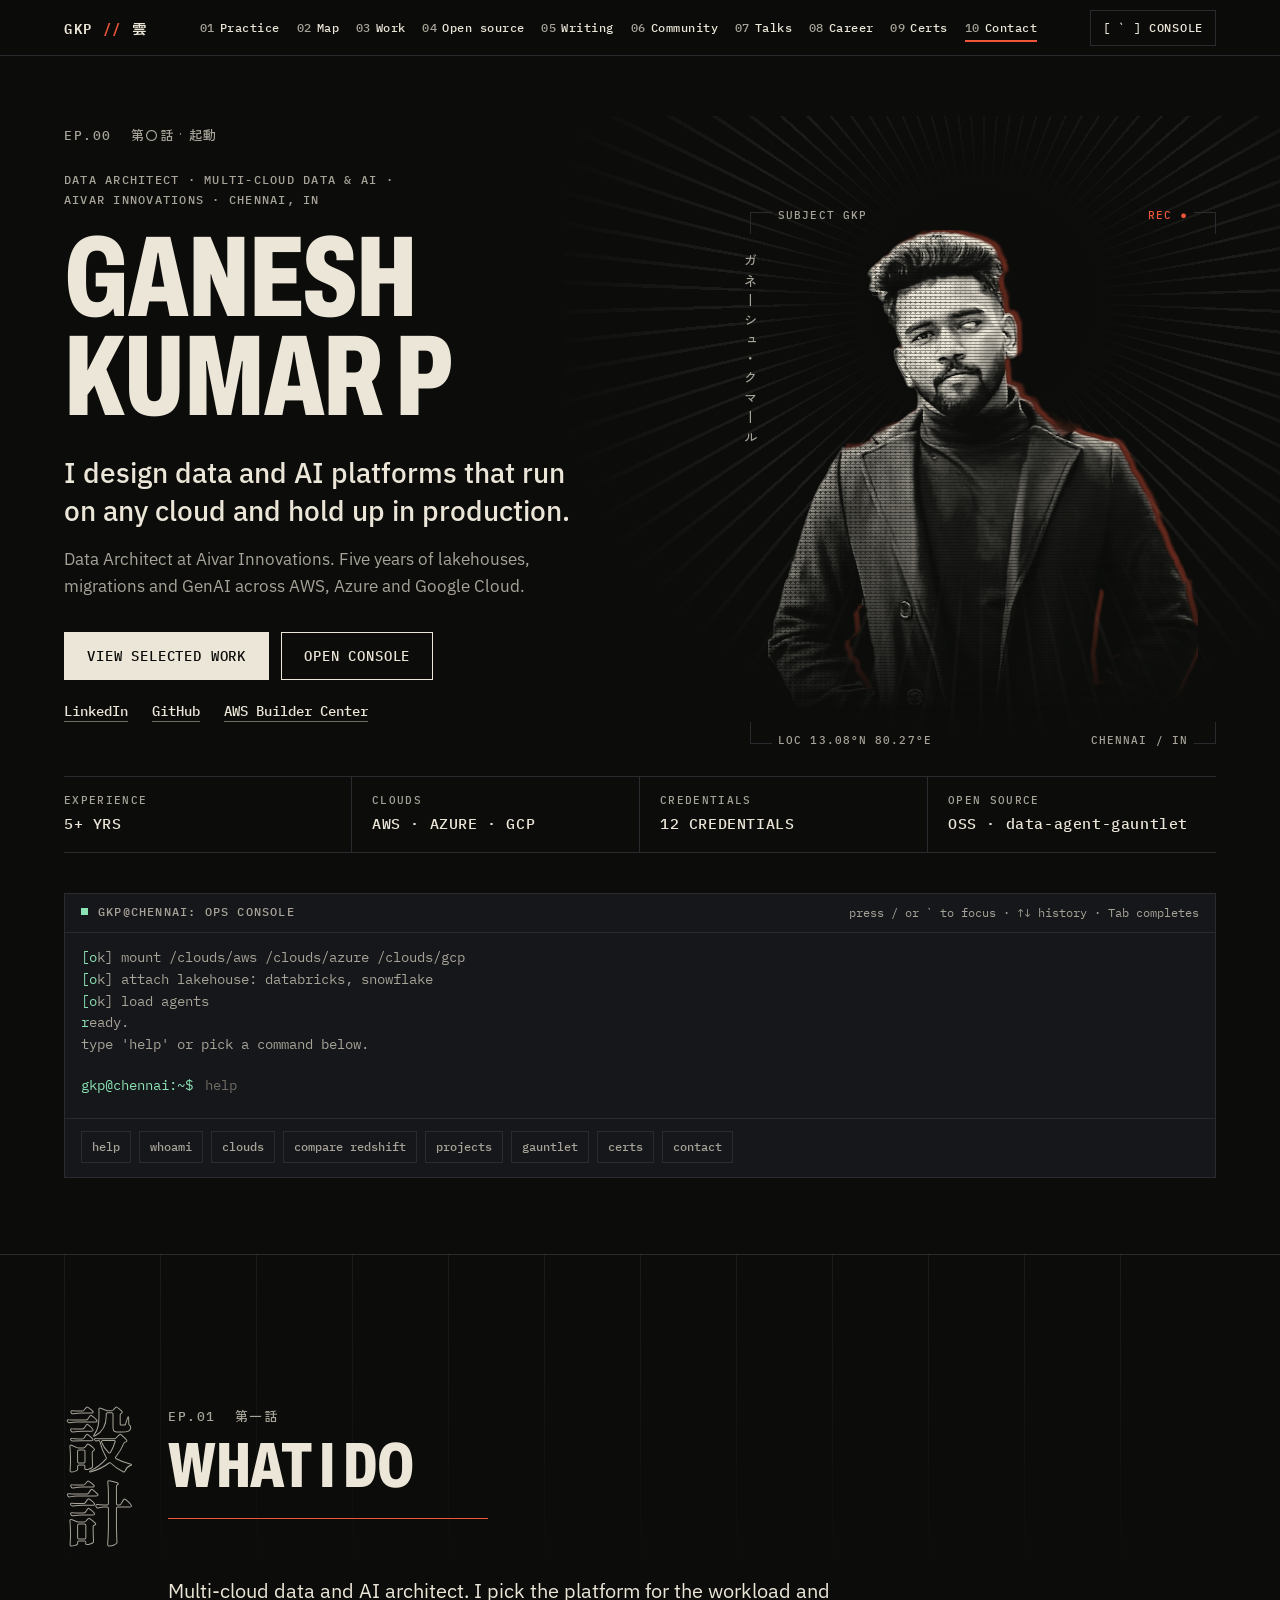
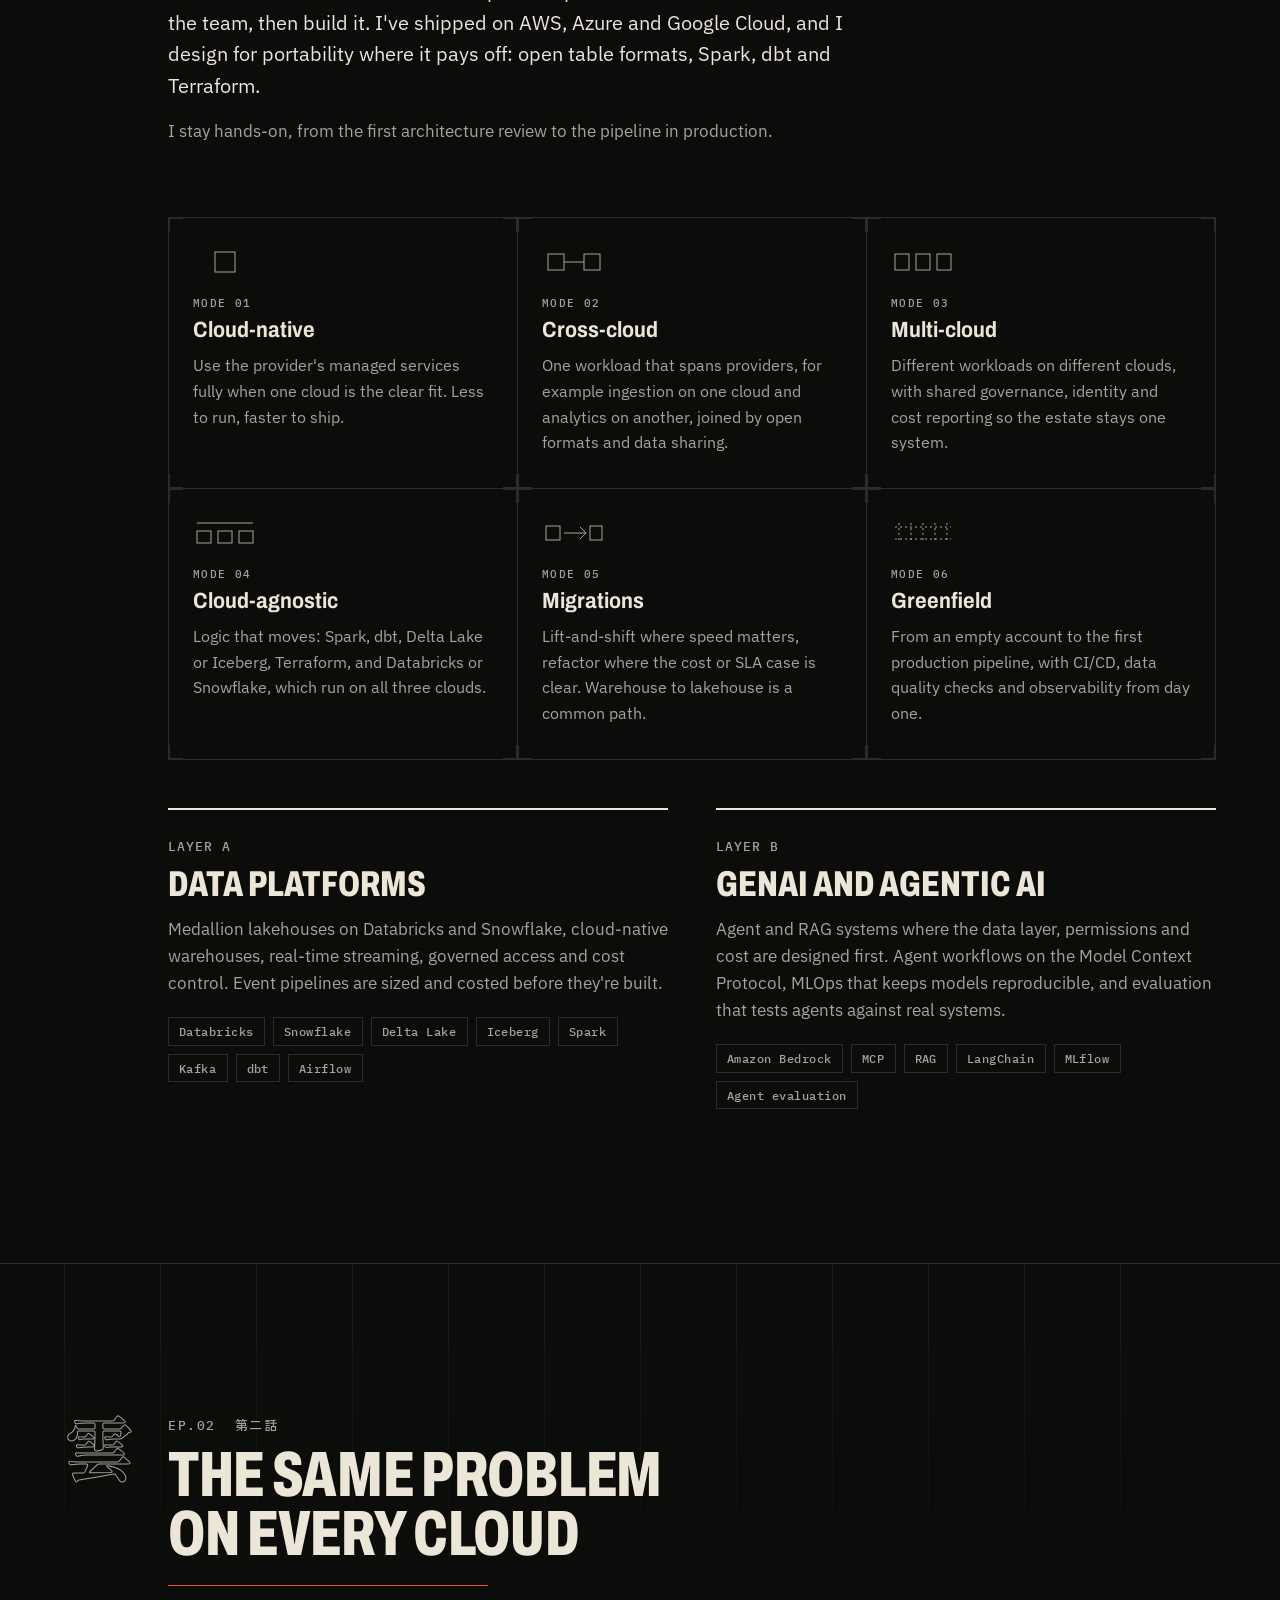
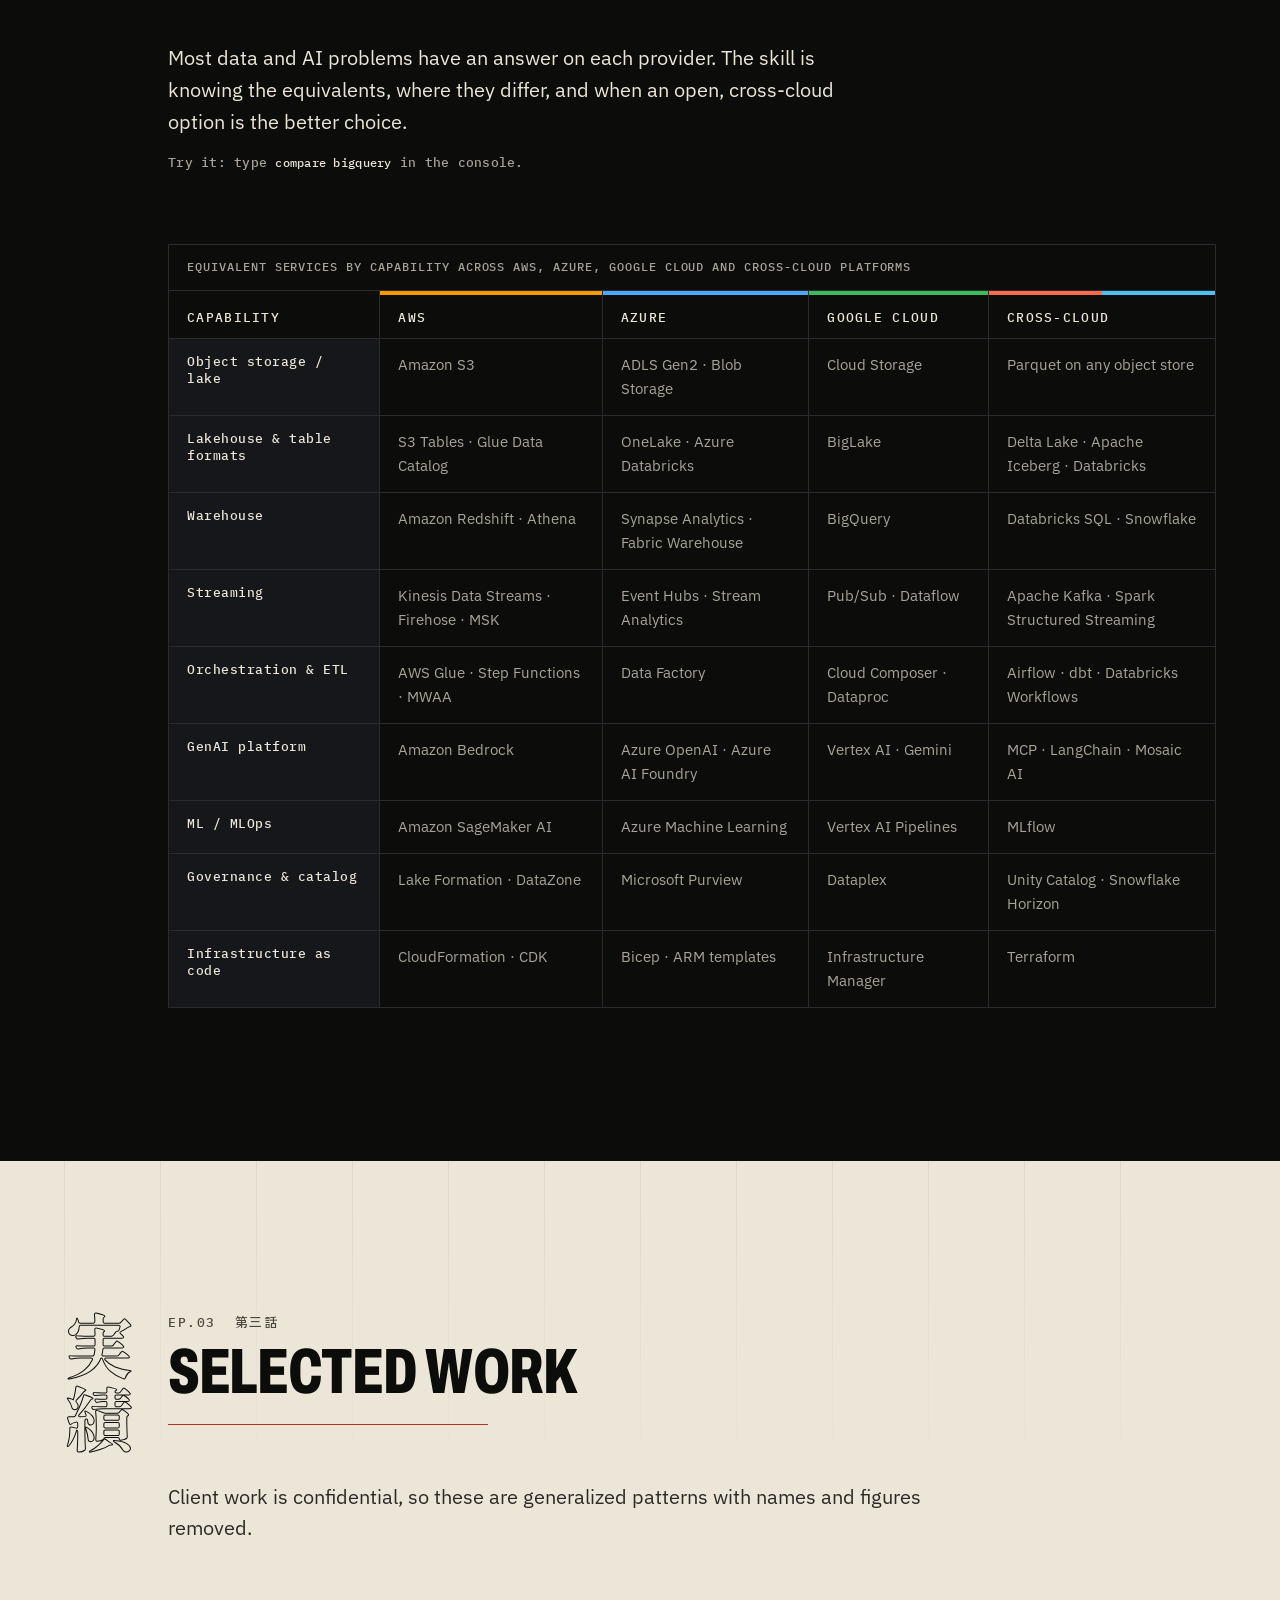
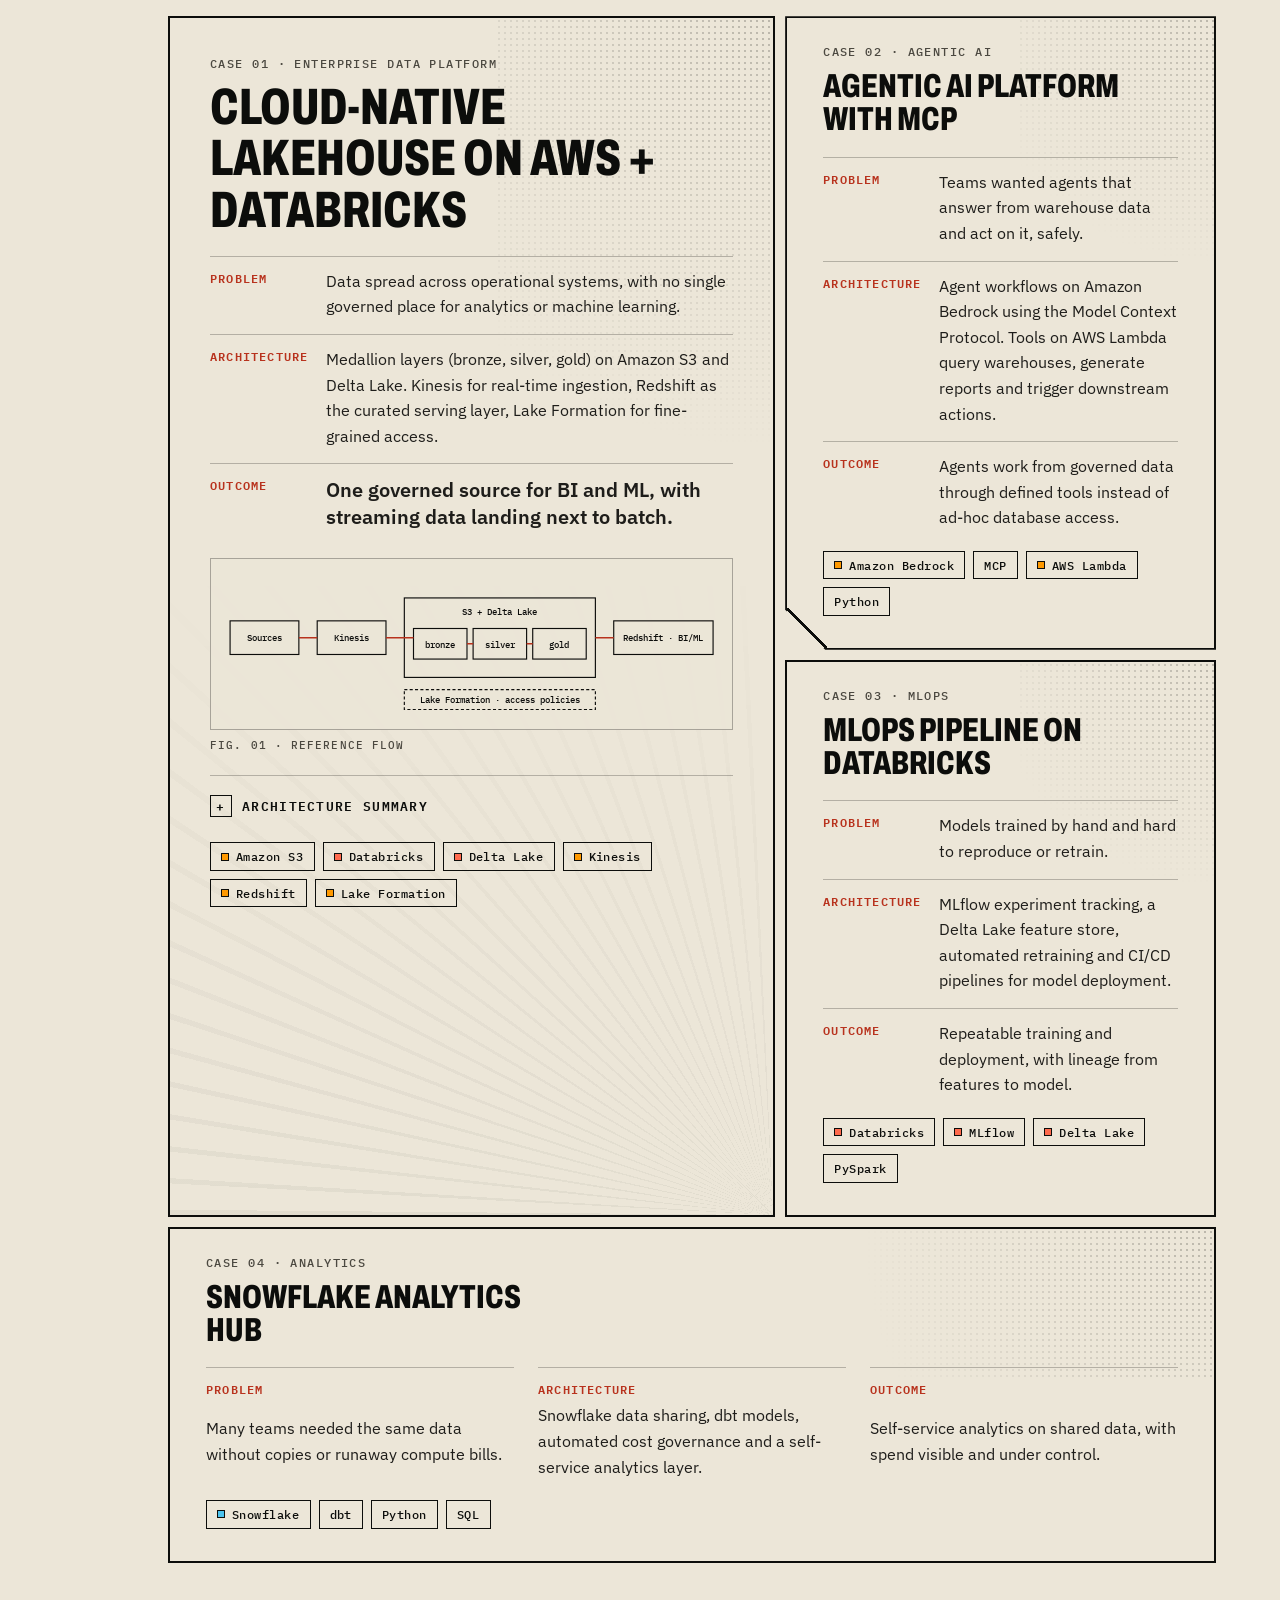
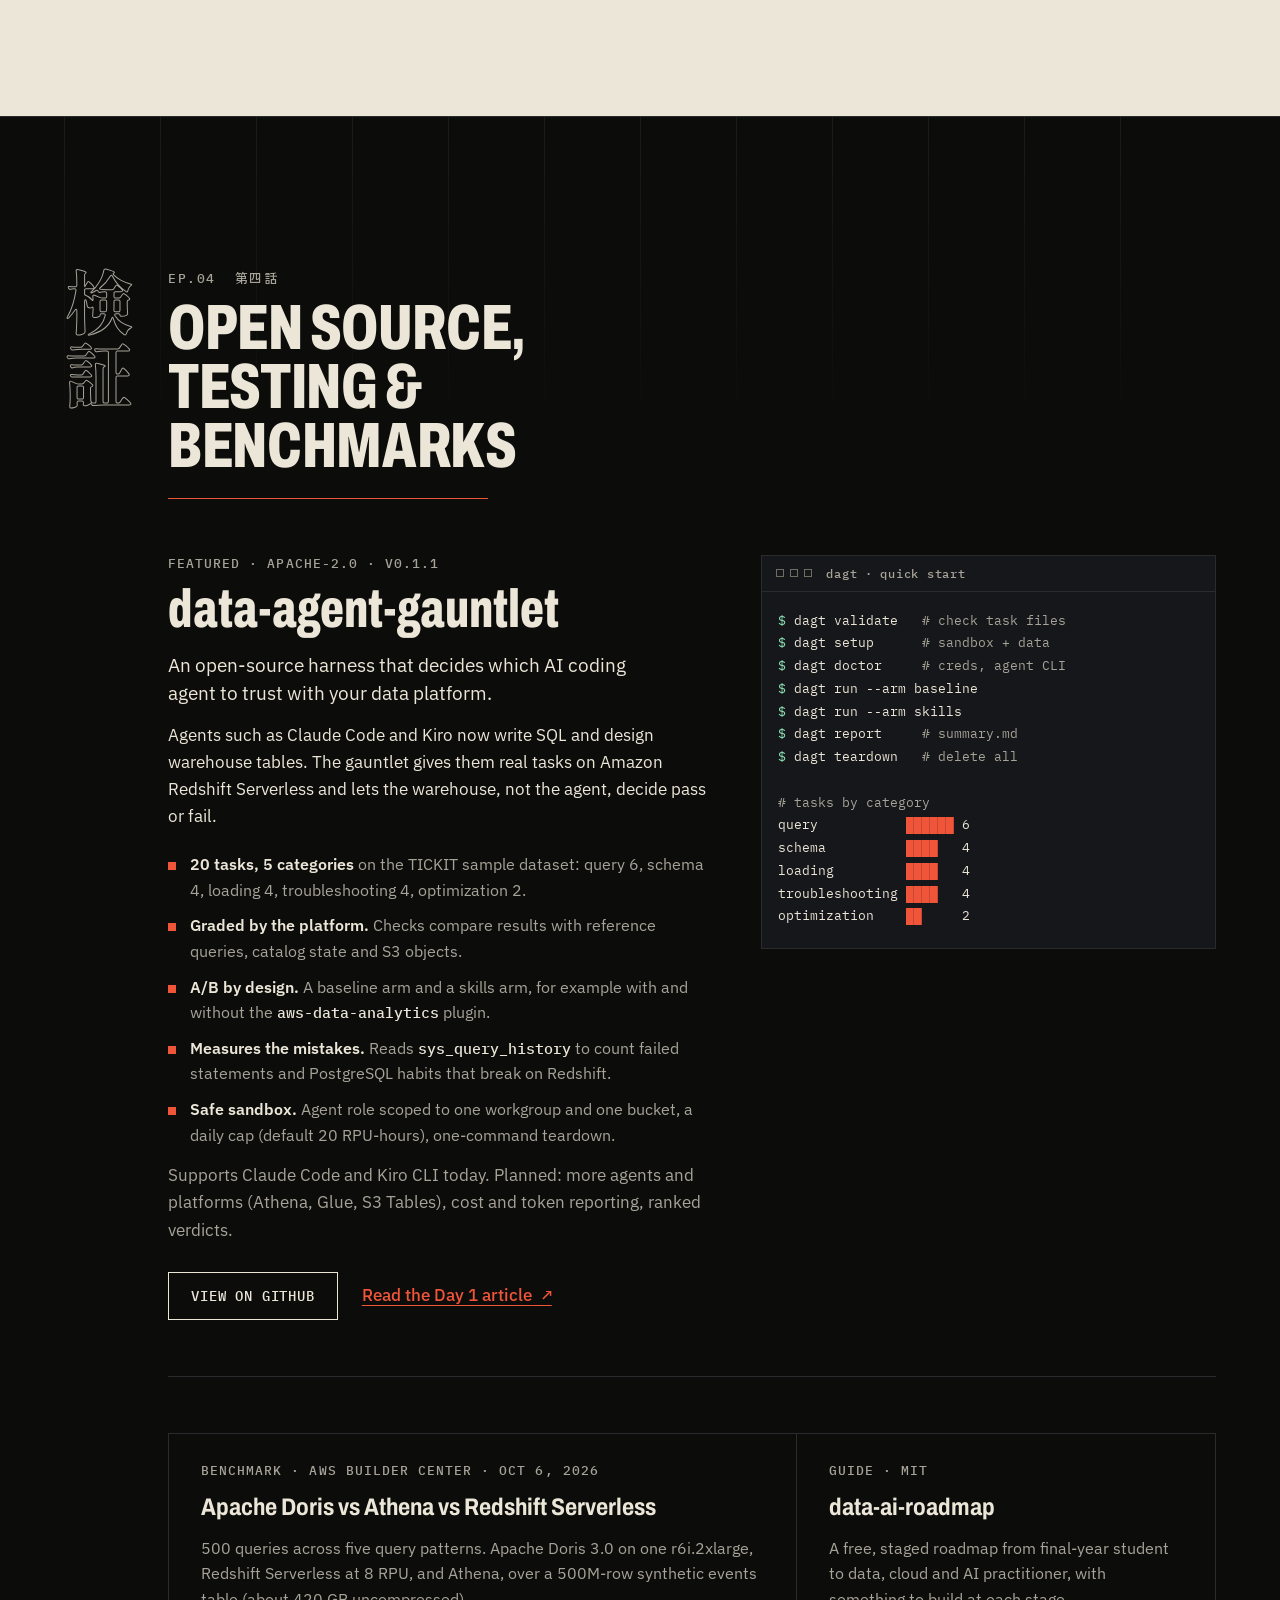
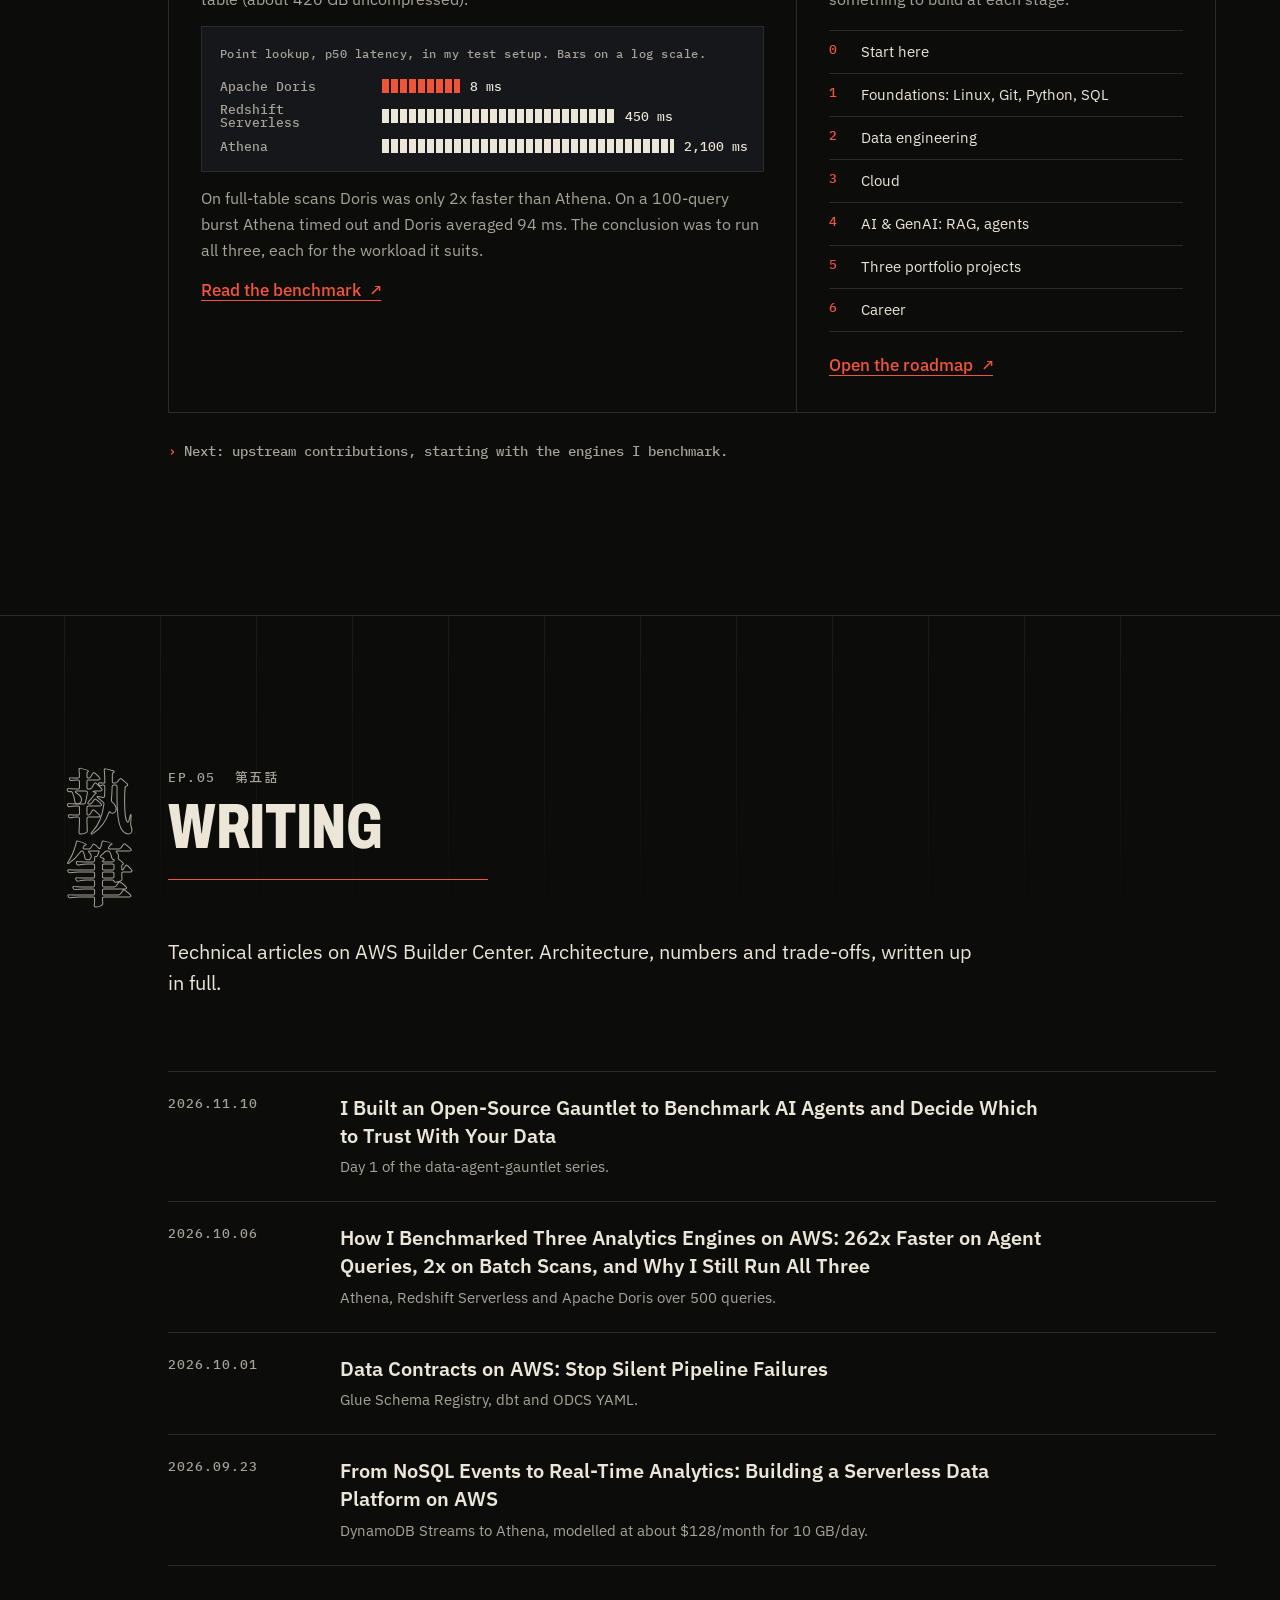
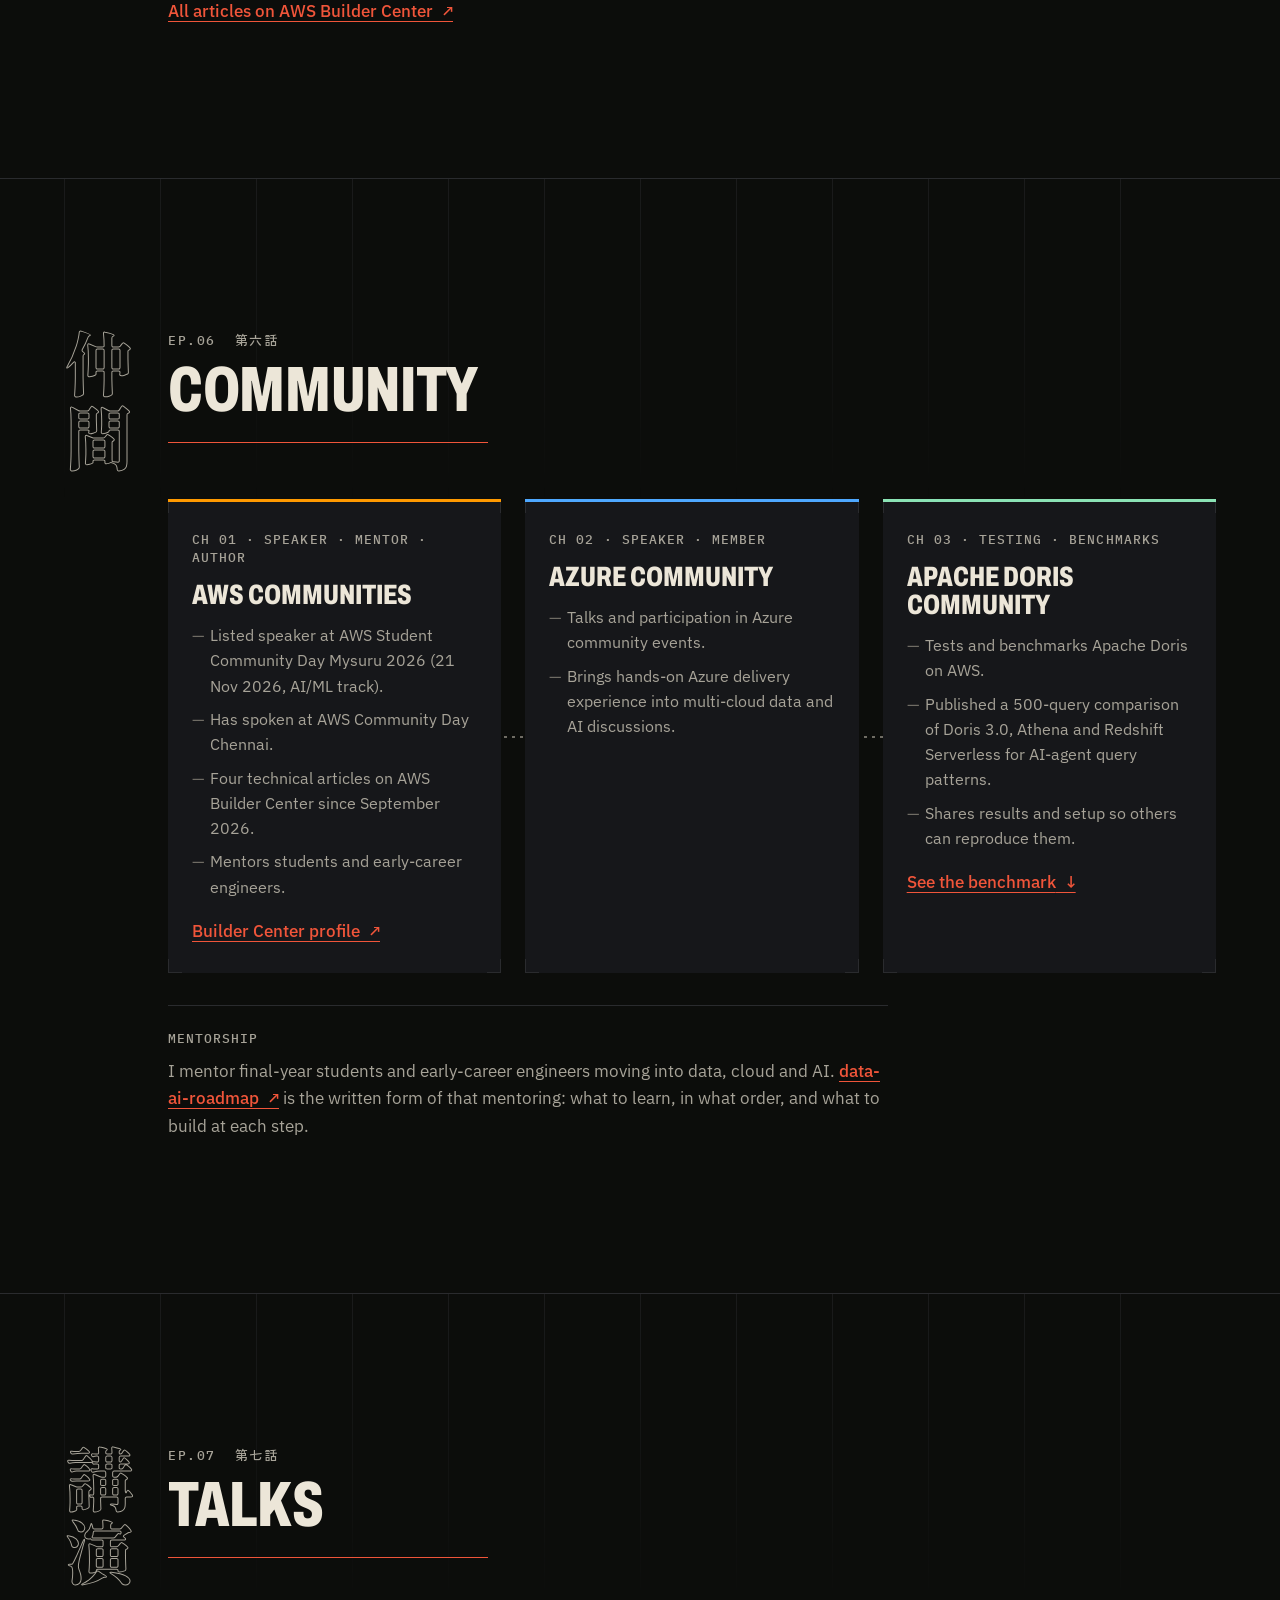
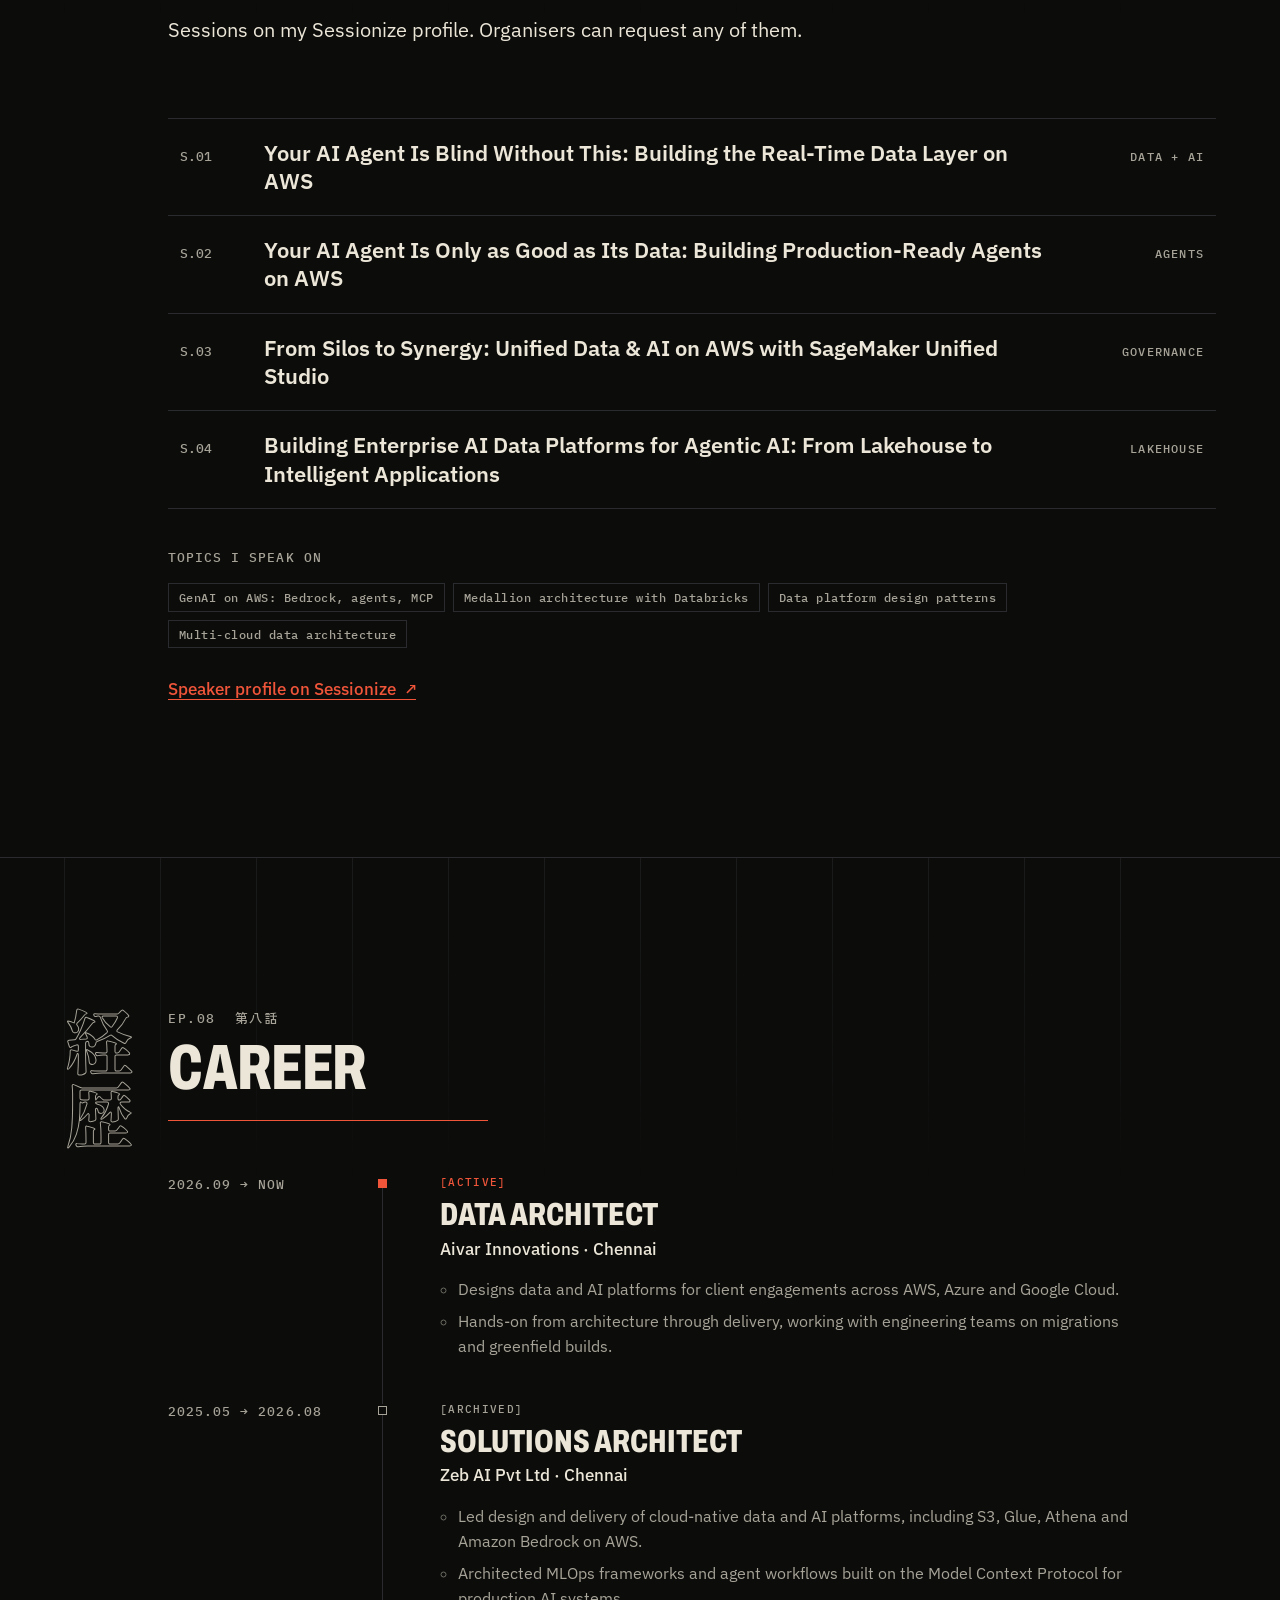
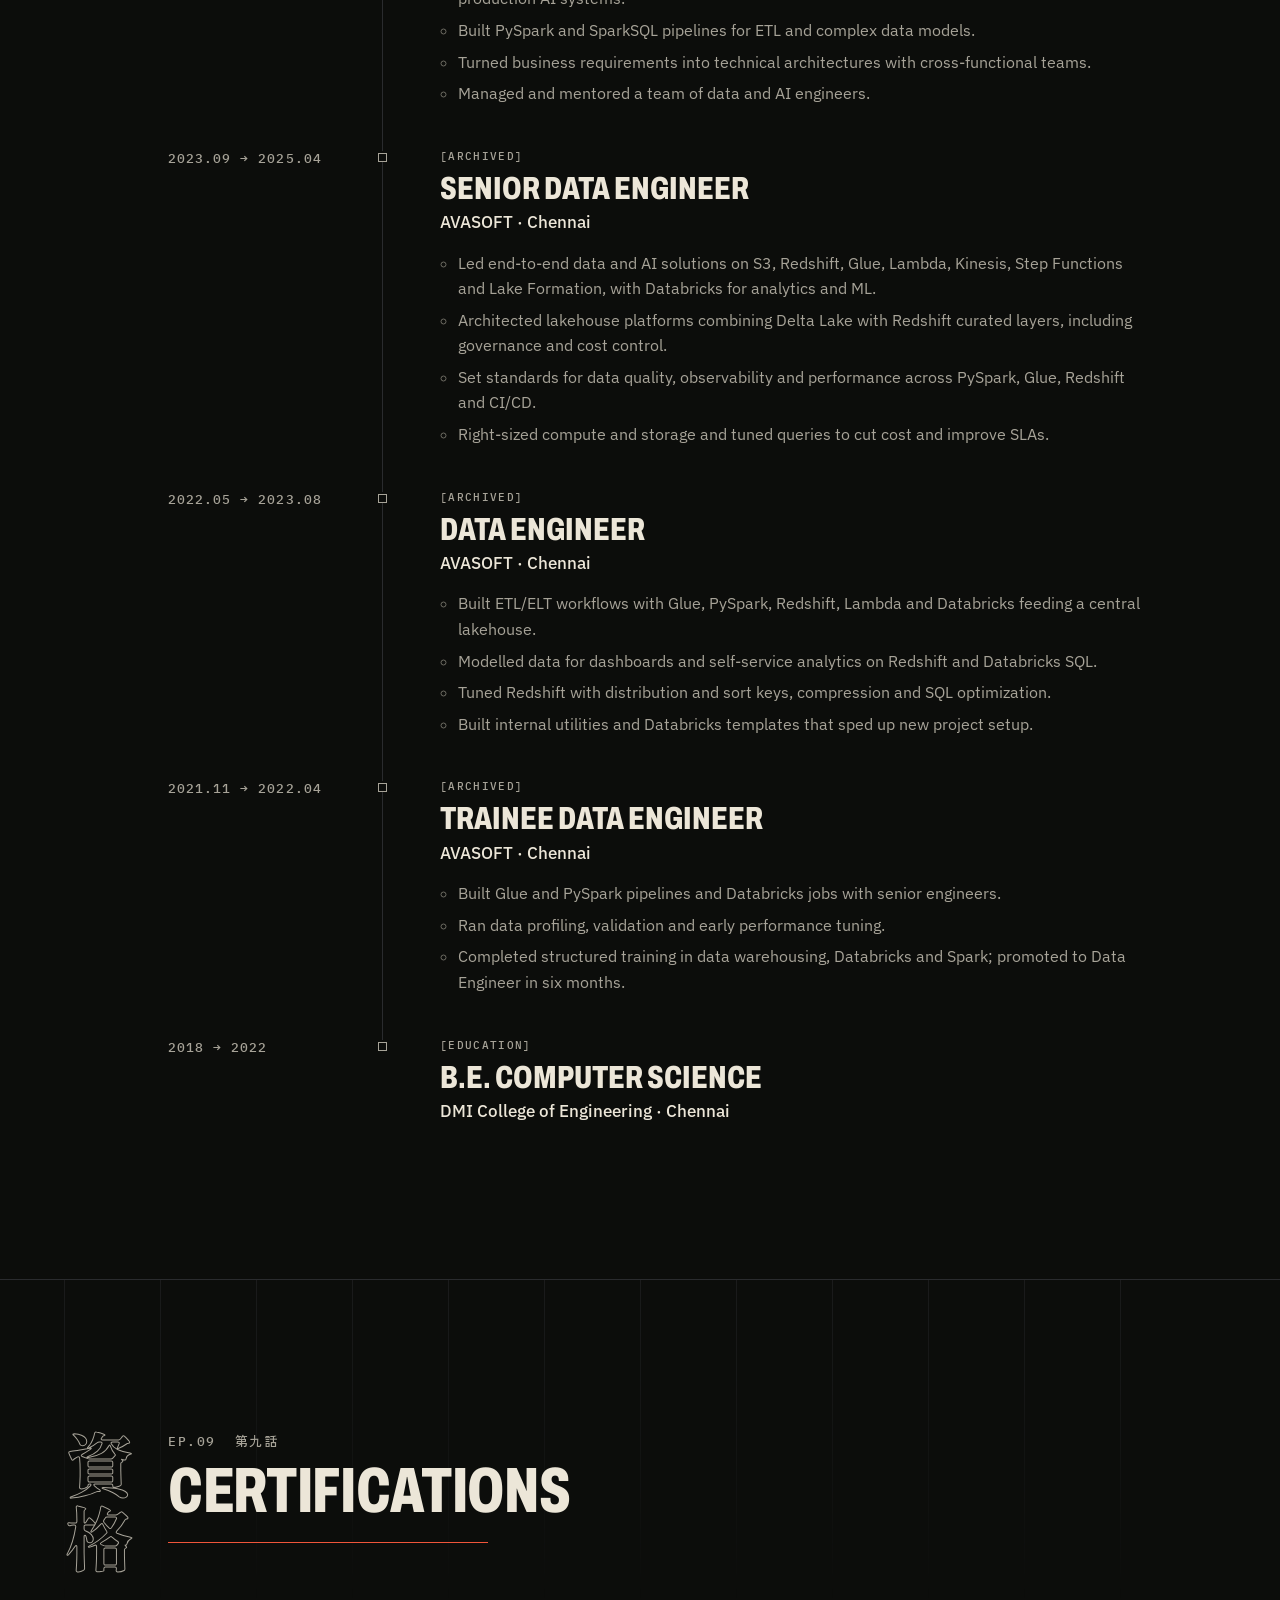
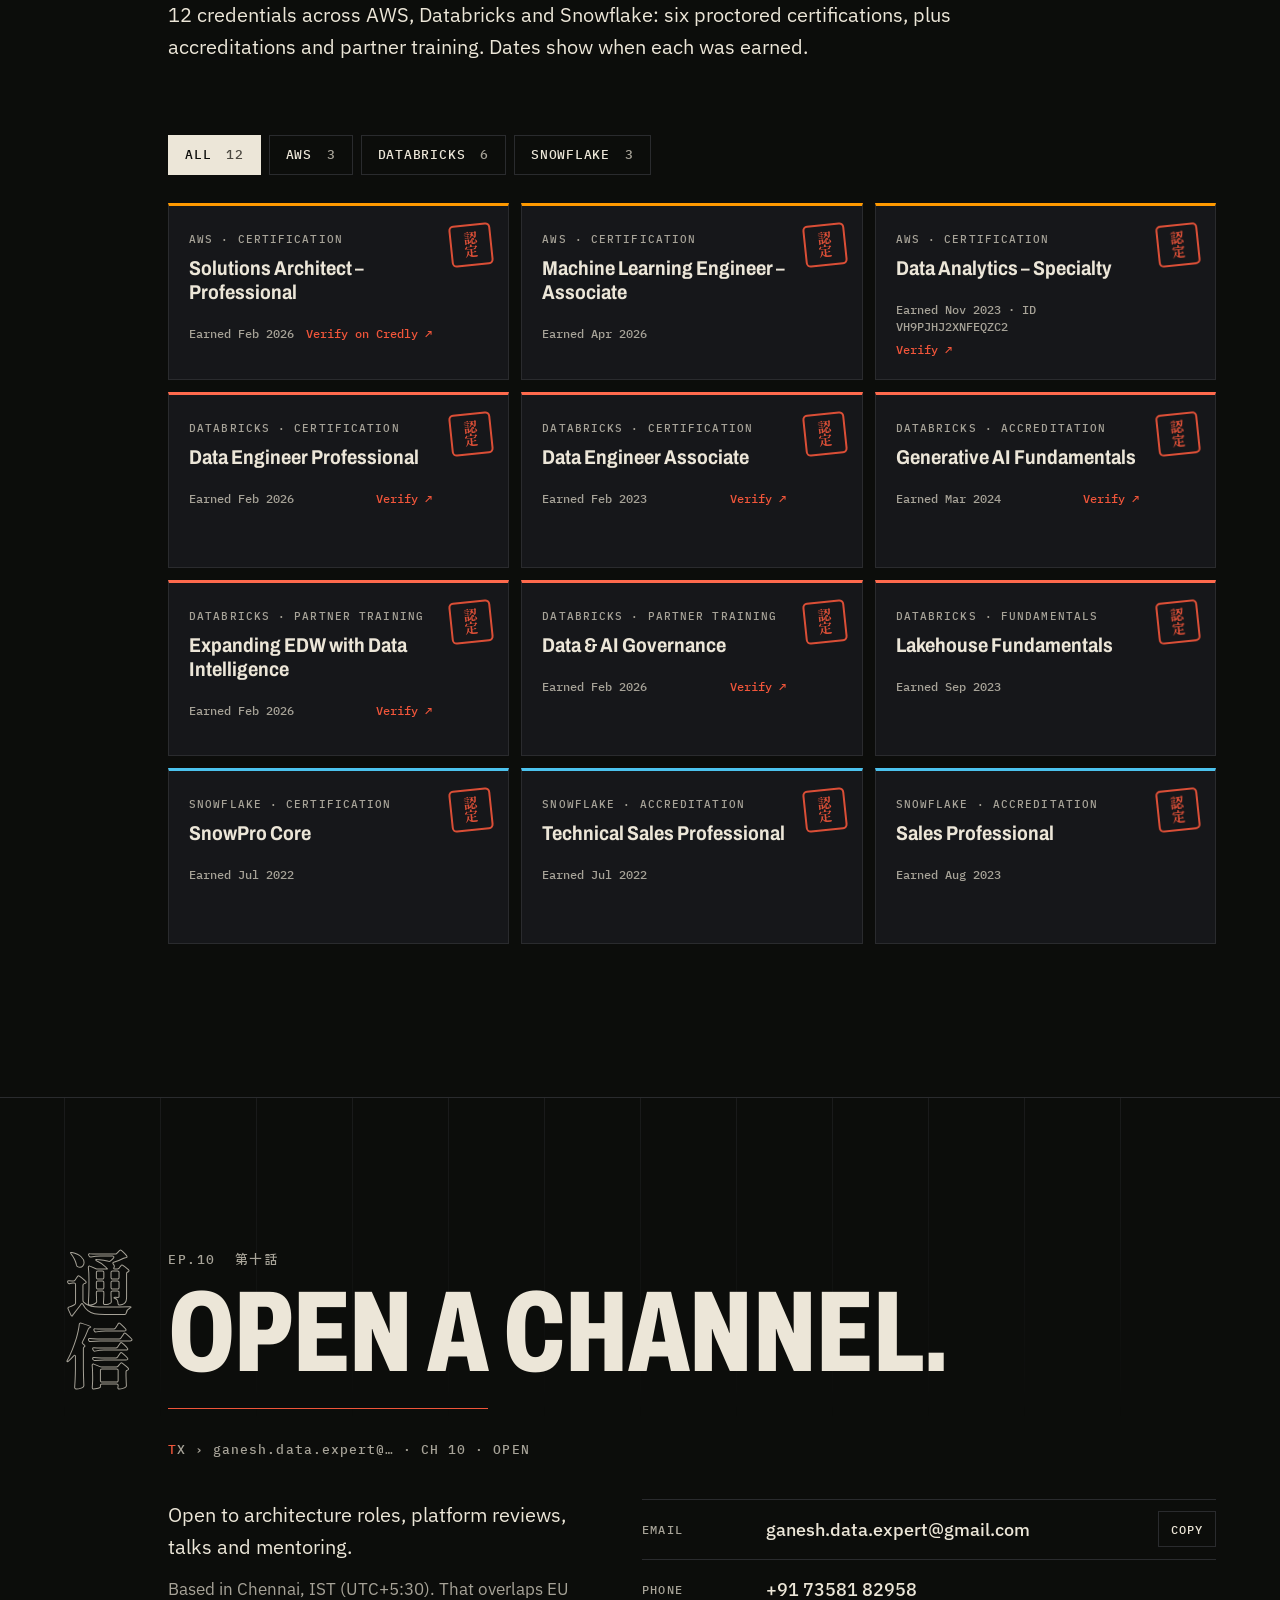
==== commit 21d00043: "redesign: KUMO//OPS multi-cloud portfolio" ====
--- a/index.html
+++ b/index.html
@@ -3,28 +3,28 @@
 <head>
   <meta charset="UTF-8" />
   <meta name="viewport" content="width=device-width, initial-scale=1" />
-  <title>Ganesh Kumar P · AWS Solutions Architect, Data &amp; Generative AI</title>
-  <meta name="description" content="Ganesh Kumar P is an AWS Certified Solutions Architect – Professional based in Chennai, India. He designs data lakehouse, analytics and generative AI platforms on AWS, Databricks and Snowflake for teams worldwide." />
+  <title>Ganesh Kumar P · Data &amp; AI Architect · AWS, Azure, Google Cloud</title>
+  <meta name="description" content="Ganesh Kumar P is a Data Architect at Aivar Innovations in Chennai, India. He designs and builds multi-cloud data and AI platforms on AWS, Azure and Google Cloud: lakehouses, streaming, migrations, greenfield builds and GenAI systems." />
   <meta name="author" content="Ganesh Kumar P" />
-  <meta name="theme-color" content="#0a0d14" />
+  <meta name="theme-color" content="#0C0D0B" />
   <link rel="canonical" href="https://geodelab.github.io/" />
   <script>document.documentElement.classList.add('js');</script>
   <link rel="icon" href="assets/favicon.svg" type="image/svg+xml" />
 
-  <!-- Open Graph / social previews -->
   <meta property="og:type" content="profile" />
   <meta property="og:site_name" content="Ganesh Kumar P" />
-  <meta property="og:title" content="Ganesh Kumar P · AWS Solutions Architect, Data & Generative AI" />
-  <meta property="og:description" content="Data lakehouse, analytics and GenAI platforms on AWS. AWS Solutions Architect – Professional, Databricks Data Engineer Professional, SnowPro Core." />
+  <meta property="og:title" content="Ganesh Kumar P · Data & AI Architect · AWS, Azure, Google Cloud" />
+  <meta property="og:description" content="Multi-cloud data and AI platforms that hold up in production. Data Architect at Aivar Innovations. Lakehouses, migrations and GenAI on AWS, Azure and Google Cloud." />
   <meta property="og:url" content="https://geodelab.github.io/" />
   <meta property="og:image" content="https://geodelab.github.io/assets/og-image.png" />
   <meta property="og:image:width" content="1200" />
   <meta property="og:image:height" content="630" />
+  <meta property="og:image:alt" content="Ganesh Kumar P, Data and AI Architect for AWS, Azure and Google Cloud" />
   <meta property="profile:first_name" content="Ganesh Kumar" />
   <meta property="profile:last_name" content="P" />
   <meta name="twitter:card" content="summary_large_image" />
-  <meta name="twitter:title" content="Ganesh Kumar P · AWS Solutions Architect, Data & Generative AI" />
-  <meta name="twitter:description" content="Data lakehouse, analytics and GenAI platforms on AWS, Databricks and Snowflake." />
+  <meta name="twitter:title" content="Ganesh Kumar P · Data & AI Architect · AWS, Azure, Google Cloud" />
+  <meta name="twitter:description" content="Multi-cloud data and AI platforms that hold up in production. Data Architect at Aivar Innovations." />
   <meta name="twitter:image" content="https://geodelab.github.io/assets/og-image.png" />
 
   <script type="application/ld+json">
@@ -35,21 +35,25 @@
     "alternateName": "Ganesh Kumar Ponraj",
     "url": "https://geodelab.github.io/",
     "image": "https://geodelab.github.io/assets/portrait.webp",
-    "jobTitle": "Solutions Architect",
-    "worksFor": { "@type": "Organization", "name": "Zeb AI Pvt Ltd" },
+    "jobTitle": "Data Architect",
+    "worksFor": { "@type": "Organization", "name": "Aivar Innovations" },
     "address": { "@type": "PostalAddress", "addressLocality": "Chennai", "addressRegion": "Tamil Nadu", "addressCountry": "IN" },
     "alumniOf": { "@type": "CollegeOrUniversity", "name": "DMI College of Engineering" },
     "email": "mailto:ganesh.data.expert@gmail.com",
+    "telephone": "+91 73581 82958",
     "sameAs": [
       "https://www.linkedin.com/in/ganesh-kumar-ponraj/",
-      "https://github.com/geodelab"
+      "https://github.com/geodelab",
+      "https://builder.aws.com/community/@ganeshkumarp",
+      "https://sessionize.com/ganesh-kumar/"
     ],
-    "knowsAbout": ["Amazon Web Services", "AWS Well-Architected Framework", "Amazon Bedrock", "Generative AI", "Agentic AI", "Model Context Protocol", "Amazon Redshift", "AWS Glue", "Data Lakehouse", "Databricks", "Snowflake", "Apache Spark", "MLOps"],
+    "knowsAbout": ["Amazon Web Services", "Microsoft Azure", "Google Cloud", "Multi-cloud architecture", "Cloud migration", "Data lakehouse", "Databricks", "Snowflake", "Apache Spark", "Delta Lake", "Apache Iceberg", "Real-time streaming", "Data governance", "Generative AI", "Agentic AI", "Model Context Protocol", "MLOps", "Terraform"],
     "hasCredential": [
       { "@type": "EducationalOccupationalCredential", "name": "AWS Certified Solutions Architect – Professional", "credentialCategory": "certification", "recognizedBy": { "@type": "Organization", "name": "Amazon Web Services" }, "url": "https://www.credly.com/badges/8039b369-0326-40dd-90f7-10abd33c474a" },
       { "@type": "EducationalOccupationalCredential", "name": "AWS Certified Machine Learning Engineer – Associate", "credentialCategory": "certification", "recognizedBy": { "@type": "Organization", "name": "Amazon Web Services" } },
       { "@type": "EducationalOccupationalCredential", "name": "AWS Certified Data Analytics – Specialty", "credentialCategory": "certification", "recognizedBy": { "@type": "Organization", "name": "Amazon Web Services" } },
       { "@type": "EducationalOccupationalCredential", "name": "Databricks Certified Data Engineer Professional", "credentialCategory": "certification", "recognizedBy": { "@type": "Organization", "name": "Databricks" }, "url": "https://credentials.databricks.com/173730929" },
+      { "@type": "EducationalOccupationalCredential", "name": "Databricks Certified Data Engineer Associate", "credentialCategory": "certification", "recognizedBy": { "@type": "Organization", "name": "Databricks" }, "url": "https://credentials.databricks.com/68533427" },
       { "@type": "EducationalOccupationalCredential", "name": "SnowPro Core Certification", "credentialCategory": "certification", "recognizedBy": { "@type": "Organization", "name": "Snowflake" } }
     ]
   }
@@ -57,315 +61,606 @@
 
   <link rel="preconnect" href="https://fonts.googleapis.com" />
   <link rel="preconnect" href="https://fonts.gstatic.com" crossorigin />
-  <link href="https://fonts.googleapis.com/css2?family=Inter:wght@400;500;600;700&family=Instrument+Serif:ital@0;1&family=JetBrains+Mono:wght@400;500&display=swap" rel="stylesheet" />
-  <link rel="preload" as="image" href="assets/portrait.webp" type="image/webp" />
+  <link rel="stylesheet" href="https://fonts.googleapis.com/css2?family=Archivo:wdth,wght@62..125,500..800&amp;family=IBM+Plex+Sans:wght@400;500;600&amp;family=IBM+Plex+Mono:wght@400;500&amp;display=swap" />
+  <!-- Japanese glyphs only (subset with text=). Regenerate if you add kanji or kana. -->
+  <link rel="stylesheet" href="https://fonts.googleapis.com/css2?family=Shippori+Mincho+B1:wght@800&amp;family=Zen+Kaku+Gothic+New:wght@500&amp;text=%E3%80%87%E3%82%AC%E3%82%AF%E3%82%B7%E3%83%8D%E3%83%9E%E3%83%A5%E3%83%AB%E3%83%BB%E3%83%BC%E4%B8%80%E4%B8%83%E4%B8%89%E4%B9%9D%E4%BA%8C%E4%BA%94%E4%BB%B2%E4%BF%A1%E5%85%AB%E5%85%AD%E5%8B%95%E5%8D%81%E5%9B%9B%E5%9F%B7%E5%AE%9A%E5%AE%9F%E6%A0%BC%E6%A4%9C%E6%AD%B4%E6%BC%94%E7%AC%AC%E7%AD%86%E7%B5%82%E7%B5%8C%E7%B8%BE%E8%A8%88%E8%A8%AD%E8%A8%BC%E8%A9%B1%E8%AA%8D%E8%AC%9B%E8%B3%87%E8%B5%B7%E9%80%9A%E9%96%93%E9%9B%B2&amp;display=swap" />
+  <link rel="preload" as="image" href="assets/portrait.webp" type="image/webp" fetchpriority="high" />
   <link rel="stylesheet" href="css/style.css" />
 </head>
 <body>
 <a class="skip" href="#main">Skip to content</a>
 
-<svg width="0" height="0" style="position:absolute" aria-hidden="true">
+<svg class="defs" width="0" height="0" aria-hidden="true" focusable="false">
   <defs>
-    <symbol id="i-arrow" viewBox="0 0 24 24"><path d="M7 17 17 7M8 7h9v9"/></symbol>
-    <symbol id="i-linkedin" viewBox="0 0 24 24"><path d="M16 8a6 6 0 0 1 6 6v7h-4v-7a2 2 0 0 0-4 0v7h-4v-7a6 6 0 0 1 6-6Z"/><rect x="2" y="9" width="4" height="12"/><circle cx="4" cy="4" r="2"/></symbol>
-    <symbol id="i-github" viewBox="0 0 24 24"><path d="M15 22v-4a4.8 4.8 0 0 0-1-3.5c3 0 6-2 6-5.5.08-1.25-.27-2.48-1-3.5.28-1.15.28-2.35 0-3.5 0 0-1 0-3 1.5-2.64-.5-5.36-.5-8 0C6 2 5 2 5 2c-.3 1.15-.3 2.35 0 3.5A5.4 5.4 0 0 0 4 9c0 3.5 3 5.5 6 5.5-.39.49-.68 1.05-.85 1.65S8.93 17.38 9 18v4"/><path d="M9 18c-4.51 2-5-2-7-2"/></symbol>
-    <symbol id="i-mail" viewBox="0 0 24 24"><rect x="2" y="4" width="20" height="16" rx="2"/><path d="m22 7-10 6L2 7"/></symbol>
-    <symbol id="i-phone" viewBox="0 0 24 24"><path d="M22 16.9v3a2 2 0 0 1-2.2 2 19.8 19.8 0 0 1-8.6-3.1 19.5 19.5 0 0 1-6-6A19.8 19.8 0 0 1 2.1 4.2 2 2 0 0 1 4.1 2h3a2 2 0 0 1 2 1.7c.1 1 .4 1.9.7 2.8a2 2 0 0 1-.5 2.1L8 9.9a16 16 0 0 0 6 6l1.3-1.3a2 2 0 0 1 2.1-.4c.9.3 1.8.6 2.8.7a2 2 0 0 1 1.7 2Z"/></symbol>
-    <symbol id="i-pin" viewBox="0 0 24 24"><path d="M20 10c0 6-8 12-8 12S4 16 4 10a8 8 0 0 1 16 0Z"/><circle cx="12" cy="10" r="3"/></symbol>
-    <symbol id="i-cloud" viewBox="0 0 24 24"><path d="M17.5 19H9a7 7 0 1 1 6.7-9h1.8a4.5 4.5 0 1 1 0 9Z"/></symbol>
-    <symbol id="i-bot" viewBox="0 0 24 24"><rect x="3" y="11" width="18" height="10" rx="2"/><circle cx="12" cy="5" r="2"/><path d="M12 7v4M8 16h.01M16 16h.01"/></symbol>
-    <symbol id="i-layers" viewBox="0 0 24 24"><path d="M12 2 2 7l10 5 10-5-10-5Z"/><path d="m2 17 10 5 10-5"/><path d="m2 12 10 5 10-5"/></symbol>
-    <symbol id="i-gauge" viewBox="0 0 24 24"><path d="m12 14 4-4"/><path d="M3.3 19a10 10 0 1 1 17.4 0"/></symbol>
-    <symbol id="i-star" viewBox="0 0 24 24"><path d="m12 2 3.1 6.3 6.9 1-5 4.9 1.2 6.8-6.2-3.2L5.8 21 7 14.2 2 9.3l6.9-1Z"/></symbol>
-    <symbol id="i-check" viewBox="0 0 24 24"><path d="M20 6 9 17l-5-5"/></symbol>
-    <symbol id="i-mic" viewBox="0 0 24 24"><rect x="9" y="2" width="6" height="11" rx="3"/><path d="M19 10v2a7 7 0 0 1-14 0v-2M12 19v3"/></symbol>
+    <filter id="kumo-tritone" color-interpolation-filters="sRGB">
+      <feColorMatrix type="matrix" values=".2126 .7152 .0722 0 0  .2126 .7152 .0722 0 0  .2126 .7152 .0722 0 0  0 0 0 1 0" />
+      <feComponentTransfer>
+        <feFuncR type="table" tableValues="0.047 0.100 0.328 0.539 0.679 0.785 0.855 0.925 0.925 0.925 0.925" />
+        <feFuncG type="table" tableValues="0.051 0.102 0.323 0.528 0.664 0.766 0.834 0.902 0.902 0.902 0.902" />
+        <feFuncB type="table" tableValues="0.043 0.091 0.300 0.493 0.622 0.718 0.783 0.847 0.847 0.847 0.847" />
+      </feComponentTransfer>
+    </filter>
+    <symbol id="i-arrow" viewBox="0 0 24 24"><path d="M7 17 17 7M8 7h9v9" /></symbol>
+    <symbol id="i-linkedin" viewBox="0 0 24 24"><path d="M16 8a6 6 0 0 1 6 6v7h-4v-7a2 2 0 0 0-4 0v7h-4v-7a6 6 0 0 1 6-6Z" /><rect x="2" y="9" width="4" height="12" /><circle cx="4" cy="4" r="2" /></symbol>
+    <symbol id="i-github" viewBox="0 0 24 24"><path d="M15 22v-4a4.8 4.8 0 0 0-1-3.5c3 0 6-2 6-5.5.08-1.25-.27-2.48-1-3.5.28-1.15.28-2.35 0-3.5 0 0-1 0-3 1.5-2.64-.5-5.36-.5-8 0C6 2 5 2 5 2c-.3 1.15-.3 2.35 0 3.5A5.4 5.4 0 0 0 4 9c0 3.5 3 5.5 6 5.5-.39.49-.68 1.05-.85 1.65S8.93 17.38 9 18v4" /><path d="M9 18c-4.51 2-5-2-7-2" /></symbol>
+    <symbol id="i-mail" viewBox="0 0 24 24"><rect x="2" y="4" width="20" height="16" rx="2" /><path d="m22 7-10 6L2 7" /></symbol>
+    <symbol id="i-phone" viewBox="0 0 24 24"><path d="M22 16.9v3a2 2 0 0 1-2.2 2 19.8 19.8 0 0 1-8.6-3.1 19.5 19.5 0 0 1-6-6A19.8 19.8 0 0 1 2.1 4.2 2 2 0 0 1 4.1 2h3a2 2 0 0 1 2 1.7c.1 1 .4 1.9.7 2.8a2 2 0 0 1-.5 2.1L8 9.9a16 16 0 0 0 6 6l1.3-1.3a2 2 0 0 1 2.1-.4c.9.3 1.8.6 2.8.7a2 2 0 0 1 1.7 2Z" /></symbol>
   </defs>
 </svg>
 
-<header class="nav" id="nav">
-  <div class="nav-inner">
-    <a href="#top" class="brand" aria-label="Ganesh Kumar P, home">
-      <span class="brand-mark">GK</span>
-      <span class="brand-name">Ganesh Kumar P</span>
-    </a>
-    <nav class="nav-links" aria-label="Primary">
-      <a href="#expertise">Expertise</a>
-      <a href="#open-source">Open source</a>
-      <a href="#work">Work</a>
-      <a href="#experience">Experience</a>
-      <a href="#certifications">Certifications</a>
-      <a href="#speaking">Speaking</a>
+<header class="bar" id="top">
+  <div class="bar__in">
+    <a class="mono-mark" href="#top" aria-label="Ganesh Kumar P, back to top">GKP <span class="mono-mark__sep">//</span> <span lang="ja" aria-hidden="true">雲</span></a>
+    <nav class="bar__nav" aria-label="Sections">
+      <ul>
+        <li><a href="#do"><span>01</span>Practice</a></li>
+        <li><a href="#map"><span>02</span>Map</a></li>
+        <li><a href="#work"><span>03</span>Work</a></li>
+        <li><a href="#oss"><span>04</span>Open source</a></li>
+        <li><a href="#writing"><span>05</span>Writing</a></li>
+        <li><a href="#community"><span>06</span>Community</a></li>
+        <li><a href="#talks"><span>07</span>Talks</a></li>
+        <li><a href="#career"><span>08</span>Career</a></li>
+        <li><a href="#certs"><span>09</span>Certs</a></li>
+        <li><a href="#contact"><span>10</span>Contact</a></li>
+      </ul>
     </nav>
-    <a href="#contact" class="btn btn-sm btn-primary nav-cta">Let's talk</a>
-    <button class="nav-toggle" aria-label="Open menu" aria-expanded="false" aria-controls="mobile-menu"><span></span><span></span></button>
-  </div>
-  <div class="mobile-menu" id="mobile-menu">
-    <a href="#expertise">Expertise</a>
-    <a href="#open-source">Open source</a>
-    <a href="#work">Work</a>
-    <a href="#experience">Experience</a>
-    <a href="#certifications">Certifications</a>
-    <a href="#speaking">Speaking</a>
-    <a href="#contact">Contact</a>
+    <div class="bar__right">
+      <span class="bar__clock" aria-hidden="true">CHN <time id="clock">--:--</time> IST · UTC+5:30</span>
+      <a class="bar__btn bar__console" href="#console">[ ` ] console</a>
+      <button class="bar__btn bar__menu" type="button" aria-haspopup="dialog" aria-controls="episodes">Menu</button>
+    </div>
   </div>
 </header>
 
+<dialog id="episodes" class="episodes" aria-label="Episode list">
+  <div class="episodes__head">
+    <p class="meta">EPISODE LIST</p>
+    <button class="bar__btn" type="button" data-close>Close</button>
+  </div>
+  <ol class="episodes__list">
+    <li><a href="#top"><span class="n">EP.00</span><span class="t">Start</span><span class="k" lang="ja" aria-hidden="true">起動</span></a></li>
+    <li><a href="#do"><span class="n">EP.01</span><span class="t">Practice</span><span class="k" lang="ja" aria-hidden="true">設計</span></a></li>
+    <li><a href="#map"><span class="n">EP.02</span><span class="t">Cloud map</span><span class="k" lang="ja" aria-hidden="true">雲</span></a></li>
+    <li><a href="#work"><span class="n">EP.03</span><span class="t">Selected work</span><span class="k" lang="ja" aria-hidden="true">実績</span></a></li>
+    <li><a href="#oss"><span class="n">EP.04</span><span class="t">Open source</span><span class="k" lang="ja" aria-hidden="true">検証</span></a></li>
+    <li><a href="#writing"><span class="n">EP.05</span><span class="t">Writing</span><span class="k" lang="ja" aria-hidden="true">執筆</span></a></li>
+    <li><a href="#community"><span class="n">EP.06</span><span class="t">Community</span><span class="k" lang="ja" aria-hidden="true">仲間</span></a></li>
+    <li><a href="#talks"><span class="n">EP.07</span><span class="t">Talks</span><span class="k" lang="ja" aria-hidden="true">講演</span></a></li>
+    <li><a href="#career"><span class="n">EP.08</span><span class="t">Career</span><span class="k" lang="ja" aria-hidden="true">経歴</span></a></li>
+    <li><a href="#certs"><span class="n">EP.09</span><span class="t">Certifications</span><span class="k" lang="ja" aria-hidden="true">資格</span></a></li>
+    <li><a href="#contact"><span class="n">EP.10</span><span class="t">Contact</span><span class="k" lang="ja" aria-hidden="true">通信</span></a></li>
+  </ol>
+</dialog>
+
 <main id="main">
 
-<!-- ═══ HERO ═══ -->
-<section class="hero" id="top">
-  <div class="hero-grid-bg" aria-hidden="true"></div>
-  <div class="container hero-inner">
-    <div class="hero-copy">
-      <p class="eyebrow reveal"><span class="dot"></span>Solutions Architect · Chennai, India · Working with teams worldwide</p>
-      <h1 class="hero-title reveal">
-        I architect <em>data&nbsp;&amp;&nbsp;AI</em> platforms on <span class="aws">AWS</span> that hold up in production.
-      </h1>
-      <p class="hero-sub reveal">
-        Lakehouses, analytics and generative AI on AWS, Databricks and Snowflake.
-        Five years of taking systems from first pipeline to enterprise scale, shaped by the
-        AWS Well-Architected Framework.
+<!-- EP.00 HERO -->
+<section class="hero" aria-labelledby="h-hero">
+  <div class="wrap hero__grid">
+    <div class="hero__text">
+      <p class="ep__no hero__ep">EP.00 <span lang="ja" aria-hidden="true">第〇話 · 起動</span></p>
+      <p class="kicker">Data Architect · Multi-cloud data &amp; AI · Aivar Innovations · Chennai, IN</p>
+      <h1 id="h-hero" class="hero__name">Ganesh<br />Kumar P</h1>
+      <p class="hero__statement">I design data and AI platforms that run on any cloud and hold up in production.</p>
+      <p class="hero__sub">Data Architect at Aivar Innovations. Five years of lakehouses, migrations and GenAI across AWS, Azure and Google Cloud.</p>
+      <div class="hero__cta">
+        <a class="btn btn--solid" href="#work">View selected work</a>
+        <a class="btn btn--line" href="#console" data-open-console>Open console</a>
+      </div>
+      <p class="hero__links">
+        <a href="https://www.linkedin.com/in/ganesh-kumar-ponraj/" target="_blank" rel="noopener">LinkedIn<span class="sr"> (opens in a new tab)</span></a>
+        <a href="https://github.com/geodelab" target="_blank" rel="noopener">GitHub<span class="sr"> (opens in a new tab)</span></a>
+        <a href="https://builder.aws.com/community/@ganeshkumarp" target="_blank" rel="noopener">AWS Builder Center<span class="sr"> (opens in a new tab)</span></a>
       </p>
-      <div class="hero-cta reveal">
-        <a href="#work" class="btn btn-primary">See my work <svg class="ic"><use href="#i-arrow"/></svg></a>
-        <a href="#contact" class="btn btn-ghost">Get in touch</a>
-        <div class="hero-social">
-          <a href="https://www.linkedin.com/in/ganesh-kumar-ponraj/" target="_blank" rel="noopener" aria-label="LinkedIn"><svg class="ic"><use href="#i-linkedin"/></svg></a>
-          <a href="https://github.com/geodelab" target="_blank" rel="noopener" aria-label="GitHub"><svg class="ic"><use href="#i-github"/></svg></a>
-          <a href="mailto:ganesh.data.expert@gmail.com" aria-label="Email"><svg class="ic"><use href="#i-mail"/></svg></a>
-        </div>
+    </div>
+
+    <div class="hero__art">
+      <div class="speedlines" aria-hidden="true"></div>
+      <p class="hero__kana" lang="ja" aria-hidden="true">ガネーシュ・クマール</p>
+      <figure class="portrait hud">
+        <div class="portrait__stack">
+          <img src="assets/portrait.webp" width="900" height="1039" alt="Ganesh Kumar P, in a dark overcoat and turtleneck" fetchpriority="high" decoding="async" />
+          <span class="portrait__riso" aria-hidden="true"></span>
+          <span class="portrait__tone" aria-hidden="true"><i></i></span>
+          <span class="portrait__scan" aria-hidden="true"></span>
+        </div>
+        <figcaption class="portrait__hud" aria-hidden="true">
+          <span class="tl">SUBJECT GKP</span>
+          <span class="tr">REC ●</span>
+          <span class="bl">LOC 13.08°N 80.27°E</span>
+          <span class="br">CHENNAI / IN</span>
+        </figcaption>
+      </figure>
+    </div>
+
+    <dl class="facts">
+      <div><dt>Experience</dt><dd>5+ YRS</dd></div>
+      <div><dt>Clouds</dt><dd>AWS · AZURE · GCP</dd></div>
+      <div><dt>Credentials</dt><dd>12 CREDENTIALS</dd></div>
+      <div><dt>Open source</dt><dd>OSS · data-agent-gauntlet</dd></div>
+    </dl>
+  </div>
+
+  <div class="wrap">
+    <section class="console" id="console" aria-labelledby="console-title">
+      <div class="console__bar">
+        <h2 class="console__title" id="console-title">gkp@chennai: ops console</h2>
+        <span class="console__hint" aria-hidden="true">press / or ` to focus · ↑↓ history · Tab completes</span>
       </div>
-    </div>
-
-    <div class="hero-visual reveal">
-      <div class="portrait-wrap">
-        <div class="portrait-glow" aria-hidden="true"></div>
-        <div class="portrait-ring" aria-hidden="true"></div>
-        <img src="assets/portrait.webp" alt="Portrait of Ganesh Kumar P" width="900" height="1039" class="portrait" fetchpriority="high" />
-        <a class="badge-chip chip-1" href="https://www.credly.com/badges/8039b369-0326-40dd-90f7-10abd33c474a" target="_blank" rel="noopener">
-          <span class="chip-logo aws-logo">aws</span>
-          <span><strong>Solutions Architect</strong><small>Professional · verified</small></span>
-        </a>
-        <div class="badge-chip chip-2">
-          <span class="chip-logo db-logo">DB</span>
-          <span><strong>Data Engineer</strong><small>Databricks Professional</small></span>
-        </div>
-        <div class="badge-chip chip-3">
-          <span class="chip-logo sf-logo">❄</span>
-          <span><strong>SnowPro Core</strong><small>Snowflake</small></span>
-        </div>
+      <div class="console__log" id="console-log" role="log" aria-live="polite" aria-label="Console output">
+        <p class="dim">Type 'help' or pick a command below. Everything here is also on the page.</p>
       </div>
-    </div>
-  </div>
-
-  <div class="container">
-    <dl class="stats reveal">
-      <div><dt>Years in data &amp; cloud</dt><dd><span data-count="5">5</span>+</dd></div>
-      <div><dt>Certifications</dt><dd><span data-count="12">12</span></dd></div>
-      <div><dt>AWS certifications, incl. Professional</dt><dd><span data-count="3">3</span></dd></div>
-      <div><dt>Open-source projects</dt><dd><span data-count="2">2</span></dd></div>
-    </dl>
-  </div>
-
-  <div class="marquee" aria-hidden="true">
-    <div class="marquee-track">
-      <span>Amazon Bedrock</span><span>Amazon Redshift</span><span>AWS Glue</span><span>Amazon S3</span><span>AWS Lake Formation</span><span>Amazon Kinesis</span><span>AWS Lambda</span><span>AWS Step Functions</span><span>Amazon Athena</span><span>Databricks</span><span>Delta Lake</span><span>Snowflake</span><span>PySpark</span><span>MLflow</span><span>Model Context Protocol</span>
-      <span>Amazon Bedrock</span><span>Amazon Redshift</span><span>AWS Glue</span><span>Amazon S3</span><span>AWS Lake Formation</span><span>Amazon Kinesis</span><span>AWS Lambda</span><span>AWS Step Functions</span><span>Amazon Athena</span><span>Databricks</span><span>Delta Lake</span><span>Snowflake</span><span>PySpark</span><span>MLflow</span><span>Model Context Protocol</span>
-    </div>
-  </div>
-</section>
-
-<!-- ═══ EXPERTISE ═══ -->
-<section class="section" id="expertise">
-  <div class="container">
-    <div class="section-head reveal">
-      <p class="kicker">01 · Expertise</p>
-      <h2>What I help teams <em>build</em></h2>
-      <p class="lede">I work across the full path from raw data to AI in production: architecture, the engineering underneath it, and the cost and governance decisions that keep it running.</p>
-    </div>
-
-    <div class="pillars">
-      <article class="pillar reveal">
-        <div class="pillar-icon"><svg class="ic"><use href="#i-cloud"/></svg></div>
-        <h3>Data platforms on AWS</h3>
-        <p>End-to-end architectures on S3, Glue, Redshift, Athena, Kinesis and Lake Formation, designed against the Well-Architected pillars.</p>
-        <ul class="tags"><li>S3</li><li>Glue</li><li>Redshift</li><li>Athena</li><li>Kinesis</li></ul>
-      </article>
-      <article class="pillar reveal">
-        <div class="pillar-icon"><svg class="ic"><use href="#i-bot"/></svg></div>
-        <h3>Generative &amp; agentic AI</h3>
-        <p>Production GenAI on Amazon Bedrock, agent workflows using the Model Context Protocol, and MLOps that keeps models observable.</p>
-        <ul class="tags"><li>Bedrock</li><li>MCP</li><li>Agents</li><li>MLOps</li></ul>
-      </article>
-      <article class="pillar reveal">
-        <div class="pillar-icon"><svg class="ic"><use href="#i-layers"/></svg></div>
-        <h3>Lakehouse architecture</h3>
-        <p>Medallion (bronze, silver, gold) designs on Databricks and Delta Lake, with Snowflake or Redshift as the curated analytics layer.</p>
-        <ul class="tags"><li>Databricks</li><li>Delta Lake</li><li>Snowflake</li><li>Unity Catalog</li></ul>
-      </article>
-      <article class="pillar reveal">
-        <div class="pillar-icon"><svg class="ic"><use href="#i-gauge"/></svg></div>
-        <h3>Migration &amp; optimization</h3>
-        <p>Large-scale cloud migrations, right-sized compute and storage, and query tuning that cuts cost while improving SLAs.</p>
-        <ul class="tags"><li>PySpark</li><li>SparkSQL</li><li>Cost control</li><li>CI/CD</li></ul>
-      </article>
-    </div>
-  </div>
-</section>
-
-<!-- ═══ OPEN SOURCE ═══ -->
-<section class="section section-alt" id="open-source">
-  <div class="container">
-    <div class="section-head reveal">
-      <p class="kicker">02 · Open source</p>
-      <h2>Work you can <em>run yourself</em></h2>
-      <p class="lede">Public projects for the AWS data community. Clone them, use them, open an issue.</p>
-    </div>
-
-    <article class="oss-feature reveal">
-      <div class="oss-copy">
-        <div class="oss-meta"><span class="pill pill-orange">Featured</span><span class="pill">Python · Apache-2.0</span></div>
-        <h3>data-agent-gauntlet</h3>
-        <p class="oss-tagline">An open-source way to decide which AI coding agent to trust with your data platform.</p>
-        <p>Agents such as Claude Code, Kiro, Codex and Cursor now write SQL and design warehouse tables. This harness gives them real tasks on <strong>Amazon Redshift Serverless</strong> and lets the warehouse, not the agent, decide pass or fail. It runs a baseline arm and a skills arm so you can measure what agent skills actually change.</p>
-        <ul class="oss-points">
-          <li><svg class="ic"><use href="#i-check"/></svg><span><strong>20 tasks</strong> across query writing, schema design, loading, troubleshooting and optimization</span></li>
-          <li><svg class="ic"><use href="#i-check"/></svg><span>Reads <code>sys_query_history</code> to count failed statements and PostgreSQL habits that break on Redshift</span></li>
-          <li><svg class="ic"><use href="#i-check"/></svg><span>Sandboxed by default: scoped IAM role, daily RPU cap, one-command teardown</span></li>
+      <form class="console__form" id="console-form" autocomplete="off">
+        <label for="console-in" class="console__ps">gkp@chennai:~$</label>
+        <input id="console-in" name="cmd" type="text" autocomplete="off" autocapitalize="off" spellcheck="false" aria-label="Console command" placeholder="help" />
+        <button type="submit" class="sr">Run</button>
+      </form>
+      <div class="console__chips" aria-label="Example commands">
+        <button type="button" data-cmd="help">help</button>
+        <button type="button" data-cmd="whoami">whoami</button>
+        <button type="button" data-cmd="clouds">clouds</button>
+        <button type="button" data-cmd="compare redshift">compare redshift</button>
+        <button type="button" data-cmd="projects">projects</button>
+        <button type="button" data-cmd="gauntlet">gauntlet</button>
+        <button type="button" data-cmd="certs">certs</button>
+        <button type="button" data-cmd="contact">contact</button>
+      </div>
+      <noscript>
+        <div class="console__static">
+          <p>$ whoami</p>
+          <p>Ganesh Kumar P. Data Architect at Aivar Innovations, Chennai. Multi-cloud data and AI on AWS, Azure and Google Cloud.</p>
+        </div>
+      </noscript>
+    </section>
+  </div>
+</section>
+
+<!-- EP.01 PRACTICE -->
+<section class="sec" id="do" aria-labelledby="h-do">
+  <div class="wrap">
+    <header class="ep" data-reveal>
+      <span class="ep__kanji" lang="ja" aria-hidden="true">設計</span>
+      <p class="ep__no">EP.01 <span lang="ja" aria-hidden="true">第一話</span></p>
+      <h2 class="ep__title" id="h-do" tabindex="-1">What I do</h2>
+    </header>
+
+    <div class="intro">
+      <p class="lede">Multi-cloud data and AI architect. I pick the platform for the workload and the team, then build it. I've shipped on AWS, Azure and Google Cloud, and I design for portability where it pays off: open table formats, Spark, dbt and Terraform.</p>
+      <p class="muted">I stay hands-on, from the first architecture review to the pipeline in production.</p>
+    </div>
+
+    <ul class="modes" role="list">
+      <li class="mode hud" data-reveal>
+        <svg class="mode__glyph" viewBox="0 0 64 32" aria-hidden="true"><rect x="22" y="6" width="20" height="20" /></svg>
+        <p class="mode__no">MODE 01</p>
+        <h3>Cloud-native</h3>
+        <p>Use the provider's managed services fully when one cloud is the clear fit. Less to run, faster to ship.</p>
+      </li>
+      <li class="mode hud" data-reveal>
+        <svg class="mode__glyph" viewBox="0 0 64 32" aria-hidden="true"><rect x="6" y="8" width="16" height="16" /><rect x="42" y="8" width="16" height="16" /><path d="M22 16h20" /></svg>
+        <p class="mode__no">MODE 02</p>
+        <h3>Cross-cloud</h3>
+        <p>One workload that spans providers, for example ingestion on one cloud and analytics on another, joined by open formats and data sharing.</p>
+      </li>
+      <li class="mode hud" data-reveal>
+        <svg class="mode__glyph" viewBox="0 0 64 32" aria-hidden="true"><rect x="4" y="8" width="14" height="16" /><rect x="25" y="8" width="14" height="16" /><rect x="46" y="8" width="14" height="16" /></svg>
+        <p class="mode__no">MODE 03</p>
+        <h3>Multi-cloud</h3>
+        <p>Different workloads on different clouds, with shared governance, identity and cost reporting so the estate stays one system.</p>
+      </li>
+      <li class="mode hud" data-reveal>
+        <svg class="mode__glyph" viewBox="0 0 64 32" aria-hidden="true"><path d="M4 6h56" /><rect x="4" y="14" width="14" height="12" /><rect x="25" y="14" width="14" height="12" /><rect x="46" y="14" width="14" height="12" /></svg>
+        <p class="mode__no">MODE 04</p>
+        <h3>Cloud-agnostic</h3>
+        <p>Logic that moves: Spark, dbt, Delta Lake or Iceberg, Terraform, and Databricks or Snowflake, which run on all three clouds.</p>
+      </li>
+      <li class="mode hud" data-reveal>
+        <svg class="mode__glyph" viewBox="0 0 64 32" aria-hidden="true"><rect x="4" y="9" width="14" height="14" /><path d="M22 16h22M38 10l6 6-6 6" /><rect x="48" y="9" width="12" height="14" /></svg>
+        <p class="mode__no">MODE 05</p>
+        <h3>Migrations</h3>
+        <p>Lift-and-shift where speed matters, refactor where the cost or SLA case is clear. Warehouse to lakehouse is a common path.</p>
+      </li>
+      <li class="mode hud" data-reveal>
+        <svg class="mode__glyph" viewBox="0 0 64 32" aria-hidden="true"><path d="M8 6v20M20 6v20M32 6v20M44 6v20M56 6v20M4 10h56M4 22h56" stroke-dasharray="2 3" /></svg>
+        <p class="mode__no">MODE 06</p>
+        <h3>Greenfield</h3>
+        <p>From an empty account to the first production pipeline, with CI/CD, data quality checks and observability from day one.</p>
+      </li>
+    </ul>
+
+    <div class="bands">
+      <article class="band" data-reveal>
+        <p class="meta">LAYER A</p>
+        <h3>Data platforms</h3>
+        <p>Medallion lakehouses on Databricks and Snowflake, cloud-native warehouses, real-time streaming, governed access and cost control. Event pipelines are sized and costed before they're built.</p>
+        <ul class="chips" role="list"><li>Databricks</li><li>Snowflake</li><li>Delta Lake</li><li>Iceberg</li><li>Spark</li><li>Kafka</li><li>dbt</li><li>Airflow</li></ul>
+      </article>
+      <article class="band" data-reveal>
+        <p class="meta">LAYER B</p>
+        <h3>GenAI and agentic AI</h3>
+        <p>Agent and RAG systems where the data layer, permissions and cost are designed first. Agent workflows on the Model Context Protocol, MLOps that keeps models reproducible, and evaluation that tests agents against real systems.</p>
+        <ul class="chips" role="list"><li>Amazon Bedrock</li><li>MCP</li><li>RAG</li><li>LangChain</li><li>MLflow</li><li>Agent evaluation</li></ul>
+      </article>
+    </div>
+  </div>
+</section>
+
+<!-- EP.02 MATRIX -->
+<section class="sec" id="map" aria-labelledby="h-map">
+  <div class="wrap">
+    <header class="ep" data-reveal>
+      <span class="ep__kanji" lang="ja" aria-hidden="true">雲</span>
+      <p class="ep__no">EP.02 <span lang="ja" aria-hidden="true">第二話</span></p>
+      <h2 class="ep__title" id="h-map" tabindex="-1">The same problem on every cloud</h2>
+    </header>
+    <div class="intro">
+      <p class="lede">Most data and AI problems have an answer on each provider. The skill is knowing the equivalents, where they differ, and when an open, cross-cloud option is the better choice.</p>
+      <p class="muted mono-note">Try it: type <code>compare bigquery</code> in the console.</p>
+    </div>
+
+    <div class="matrix-wrap" tabindex="0" role="region" aria-labelledby="matrix-cap">
+      <table class="matrix" id="matrix">
+        <caption id="matrix-cap">Equivalent services by capability across AWS, Azure, Google Cloud and cross-cloud platforms</caption>
+        <thead>
+          <tr>
+            <th scope="col">Capability</th>
+            <th scope="col" class="v-aws">AWS</th>
+            <th scope="col" class="v-azure">Azure</th>
+            <th scope="col" class="v-gcp">Google Cloud</th>
+            <th scope="col" class="v-x">Cross-cloud</th>
+          </tr>
+        </thead>
+        <tbody>
+          <tr><th scope="row">Object storage / lake</th><td>Amazon S3</td><td>ADLS Gen2 · Blob Storage</td><td>Cloud Storage</td><td>Parquet on any object store</td></tr>
+          <tr><th scope="row">Lakehouse &amp; table formats</th><td>S3 Tables · Glue Data Catalog</td><td>OneLake · Azure Databricks</td><td>BigLake</td><td>Delta Lake · Apache Iceberg · Databricks</td></tr>
+          <tr><th scope="row">Warehouse</th><td>Amazon Redshift · Athena</td><td>Synapse Analytics · Fabric Warehouse</td><td>BigQuery</td><td>Databricks SQL · Snowflake</td></tr>
+          <tr><th scope="row">Streaming</th><td>Kinesis Data Streams · Firehose · MSK</td><td>Event Hubs · Stream Analytics</td><td>Pub/Sub · Dataflow</td><td>Apache Kafka · Spark Structured Streaming</td></tr>
+          <tr><th scope="row">Orchestration &amp; ETL</th><td>AWS Glue · Step Functions · MWAA</td><td>Data Factory</td><td>Cloud Composer · Dataproc</td><td>Airflow · dbt · Databricks Workflows</td></tr>
+          <tr><th scope="row">GenAI platform</th><td>Amazon Bedrock</td><td>Azure OpenAI · Azure AI Foundry</td><td>Vertex AI · Gemini</td><td>MCP · LangChain · Mosaic AI</td></tr>
+          <tr><th scope="row">ML / MLOps</th><td>Amazon SageMaker AI</td><td>Azure Machine Learning</td><td>Vertex AI Pipelines</td><td>MLflow</td></tr>
+          <tr><th scope="row">Governance &amp; catalog</th><td>Lake Formation · DataZone</td><td>Microsoft Purview</td><td>Dataplex</td><td>Unity Catalog · Snowflake Horizon</td></tr>
+          <tr><th scope="row">Infrastructure as code</th><td>CloudFormation · CDK</td><td>Bicep · ARM templates</td><td>Infrastructure Manager</td><td>Terraform</td></tr>
+        </tbody>
+      </table>
+    </div>
+    <p class="swipe" aria-hidden="true">← swipe →</p>
+  </div>
+</section>
+
+<!-- EP.03 WORK (paper) -->
+<section class="sec sec--paper" id="work" aria-labelledby="h-work">
+  <div class="wrap">
+    <header class="ep" data-reveal>
+      <span class="ep__kanji" lang="ja" aria-hidden="true">実績</span>
+      <p class="ep__no">EP.03 <span lang="ja" aria-hidden="true">第三話</span></p>
+      <h2 class="ep__title" id="h-work" tabindex="-1">Selected work</h2>
+    </header>
+    <p class="lede intro">Client work is confidential, so these are generalized patterns with names and figures removed.</p>
+
+    <div class="manga">
+      <article class="panel panel--feature" data-reveal>
+        <p class="panel__case">CASE 01 · ENTERPRISE DATA PLATFORM</p>
+        <h3>Cloud-native lakehouse on AWS + Databricks</h3>
+        <dl class="pao">
+          <div><dt>Problem</dt><dd>Data spread across operational systems, with no single governed place for analytics or machine learning.</dd></div>
+          <div><dt>Architecture</dt><dd>Medallion layers (bronze, silver, gold) on Amazon S3 and Delta Lake. Kinesis for real-time ingestion, Redshift as the curated serving layer, Lake Formation for fine-grained access.</dd></div>
+          <div><dt>Outcome</dt><dd>One governed source for BI and ML, with streaming data landing next to batch.</dd></div>
+        </dl>
+        <svg class="diagram" viewBox="0 0 640 180" role="img" aria-labelledby="dg1">
+            <title id="dg1">Sources flow through Kinesis into bronze, silver and gold Delta Lake layers on S3, then to Redshift for BI and ML, with Lake Formation governing access.</title>
+            <g class="dg-box"><rect x="4" y="60" width="90" height="44" /><text x="49" y="87">Sources</text></g>
+            <g class="dg-box"><rect x="118" y="60" width="90" height="44" /><text x="163" y="87">Kinesis</text></g>
+            <g class="dg-box"><rect x="232" y="30" width="250" height="104" /><text x="357" y="52">S3 + Delta Lake</text></g>
+            <g class="dg-box"><rect x="244" y="70" width="70" height="40" /><text x="279" y="95">bronze</text><rect x="322" y="70" width="70" height="40" /><text x="357" y="95">silver</text><rect x="400" y="70" width="70" height="40" /><text x="435" y="95">gold</text></g>
+            <g class="dg-box"><rect x="506" y="60" width="130" height="44" /><text x="571" y="87">Redshift · BI/ML</text></g>
+            <path class="dg-line" d="M94 82h24M208 82h36M314 90h8M392 90h8M482 82h24" />
+            <g class="dg-gov"><rect x="232" y="150" width="250" height="26" /><text x="357" y="168">Lake Formation · access policies</text></g>
+          </svg>
+        <p class="diagram-cap" aria-hidden="true">FIG. 01 · reference flow</p>
+        <details>
+          <summary>Architecture summary</summary>
+          <p>Raw events and extracts land in bronze unchanged. Silver applies schema, deduplication and quality checks. Gold holds business-ready tables that feed Redshift for BI and Databricks for ML. Access is granted at table and column level through Lake Formation, not per bucket.</p>
+        </details>
+        <ul class="chips chips--ink" role="list"><li class="t-aws">Amazon S3</li><li class="t-db">Databricks</li><li class="t-db">Delta Lake</li><li class="t-aws">Kinesis</li><li class="t-aws">Redshift</li><li class="t-aws">Lake Formation</li></ul>
+      </article>
+
+      <article class="panel panel--cut" data-reveal>
+        <p class="panel__case">CASE 02 · AGENTIC AI</p>
+        <h3>Agentic AI platform with MCP</h3>
+        <dl class="pao">
+          <div><dt>Problem</dt><dd>Teams wanted agents that answer from warehouse data and act on it, safely.</dd></div>
+          <div><dt>Architecture</dt><dd>Agent workflows on Amazon Bedrock using the Model Context Protocol. Tools on AWS Lambda query warehouses, generate reports and trigger downstream actions.</dd></div>
+          <div><dt>Outcome</dt><dd>Agents work from governed data through defined tools instead of ad-hoc database access.</dd></div>
+        </dl>
+        <ul class="chips chips--ink" role="list"><li class="t-aws">Amazon Bedrock</li><li>MCP</li><li class="t-aws">AWS Lambda</li><li>Python</li></ul>
+      </article>
+
+      <article class="panel" data-reveal>
+        <p class="panel__case">CASE 03 · MLOPS</p>
+        <h3>MLOps pipeline on Databricks</h3>
+        <dl class="pao">
+          <div><dt>Problem</dt><dd>Models trained by hand and hard to reproduce or retrain.</dd></div>
+          <div><dt>Architecture</dt><dd>MLflow experiment tracking, a Delta Lake feature store, automated retraining and CI/CD pipelines for model deployment.</dd></div>
+          <div><dt>Outcome</dt><dd>Repeatable training and deployment, with lineage from features to model.</dd></div>
+        </dl>
+        <ul class="chips chips--ink" role="list"><li class="t-db">Databricks</li><li class="t-db">MLflow</li><li class="t-db">Delta Lake</li><li>PySpark</li></ul>
+      </article>
+
+      <article class="panel" data-reveal>
+        <p class="panel__case">CASE 04 · ANALYTICS</p>
+        <h3>Snowflake analytics hub</h3>
+        <dl class="pao">
+          <div><dt>Problem</dt><dd>Many teams needed the same data without copies or runaway compute bills.</dd></div>
+          <div><dt>Architecture</dt><dd>Snowflake data sharing, dbt models, automated cost governance and a self-service analytics layer.</dd></div>
+          <div><dt>Outcome</dt><dd>Self-service analytics on shared data, with spend visible and under control.</dd></div>
+        </dl>
+        <ul class="chips chips--ink" role="list"><li class="t-sf">Snowflake</li><li>dbt</li><li>Python</li><li>SQL</li></ul>
+      </article>
+    </div>
+  </div>
+</section>
+
+<!-- EP.04 OPEN SOURCE -->
+<section class="sec" id="oss" aria-labelledby="h-oss">
+  <div class="wrap">
+    <header class="ep" data-reveal>
+      <span class="ep__kanji" lang="ja" aria-hidden="true">検証</span>
+      <p class="ep__no">EP.04 <span lang="ja" aria-hidden="true">第四話</span></p>
+      <h2 class="ep__title" id="h-oss" tabindex="-1">Open source, testing &amp; benchmarks</h2>
+    </header>
+
+    <article class="oss" data-reveal>
+      <div class="oss__text">
+        <p class="meta">FEATURED · APACHE-2.0 · v0.1.1</p>
+        <h3 class="oss__name">data-agent-gauntlet</h3>
+        <p class="lede-sm">An open-source harness that decides which AI coding agent to trust with your data platform.</p>
+        <p>Agents such as Claude Code and Kiro now write SQL and design warehouse tables. The gauntlet gives them real tasks on Amazon Redshift Serverless and lets the warehouse, not the agent, decide pass or fail.</p>
+        <ul class="ticks" role="list">
+          <li><strong>20 tasks, 5 categories</strong> on the TICKIT sample dataset: query 6, schema 4, loading 4, troubleshooting 4, optimization 2.</li>
+          <li><strong>Graded by the platform.</strong> Checks compare results with reference queries, catalog state and S3 objects.</li>
+          <li><strong>A/B by design.</strong> A baseline arm and a skills arm, for example with and without the <code>aws-data-analytics</code> plugin.</li>
+          <li><strong>Measures the mistakes.</strong> Reads <code>sys_query_history</code> to count failed statements and PostgreSQL habits that break on Redshift.</li>
+          <li><strong>Safe sandbox.</strong> Agent role scoped to one workgroup and one bucket, a daily cap (default 20 RPU-hours), one-command teardown.</li>
         </ul>
-        <div class="oss-actions">
-          <a class="btn btn-primary" href="https://github.com/geodelab/data-agent-gauntlet" target="_blank" rel="noopener"><svg class="ic"><use href="#i-github"/></svg> View on GitHub</a>
-          <a class="btn btn-ghost" href="https://github.com/geodelab/data-agent-gauntlet/stargazers" target="_blank" rel="noopener"><svg class="ic"><use href="#i-star"/></svg> Star it</a>
-        </div>
+        <p class="muted">Supports Claude Code and Kiro CLI today. Planned: more agents and platforms (Athena, Glue, S3 Tables), cost and token reporting, ranked verdicts.</p>
+        <p class="oss__links">
+          <a class="btn btn--line" href="https://github.com/geodelab/data-agent-gauntlet" target="_blank" rel="noopener">View on GitHub<span class="sr"> (opens in a new tab)</span></a>
+          <a class="textlink" href="https://builder.aws.com/content/3LuxcDYKJnMpsI9YHGSL1uJ7mJR/i-built-an-open-source-gauntlet-to-benchmark-ai-agents-and-decide-which-to-trust-with-your-data" target="_blank" rel="noopener">Read the Day 1 article<span class="sr"> (opens in a new tab)</span></a>
+        </p>
       </div>
-      <div class="terminal" aria-label="Example data-agent-gauntlet commands">
-        <div class="term-bar"><span></span><span></span><span></span><em>dagt · zsh</em></div>
-<pre><code><span class="c"># sandbox stack + TICKIT sample data</span>
-<span class="p">$</span> dagt setup --region us-east-1
-<span class="p">$</span> dagt doctor
-
-<span class="c"># same 20 tasks, without and with skills</span>
-<span class="p">$</span> dagt run --arm baseline --run-id main
-<span class="p">$</span> dagt run --arm skills   --run-id main
-
-<span class="c"># pass rate, first-try success, traps</span>
-<span class="p">$</span> dagt report results/main
-<span class="o">✓ wrote summary.md and attempts.csv</span>
-
-<span class="p">$</span> dagt teardown<span class="cursor"></span></code></pre>
+      <div class="readout" aria-label="Example data-agent-gauntlet session">
+        <div class="readout__bar" aria-hidden="true"><span></span><span></span><span></span> dagt · quick start</div>
+<pre class="readout__body"><code><span class="p">$</span> dagt validate   <span class="c"># check task files</span>
+<span class="p">$</span> dagt setup      <span class="c"># sandbox + data</span>
+<span class="p">$</span> dagt doctor     <span class="c"># creds, agent CLI</span>
+<span class="p">$</span> dagt run --arm baseline
+<span class="p">$</span> dagt run --arm skills
+<span class="p">$</span> dagt report     <span class="c"># summary.md</span>
+<span class="p">$</span> dagt teardown   <span class="c"># delete all</span>
+
+<span class="c"># tasks by category</span>
+query           <span class="b">██████</span> 6
+schema          <span class="b">████</span>   4
+loading         <span class="b">████</span>   4
+troubleshooting <span class="b">████</span>   4
+optimization    <span class="b">██</span>     2</code></pre>
       </div>
     </article>
 
-    <article class="oss-card reveal">
-      <div>
-        <div class="oss-meta"><span class="pill">Learning resource · Free</span></div>
+    <div class="oss-grid">
+      <article class="bench" data-reveal>
+        <p class="meta">BENCHMARK · AWS BUILDER CENTER · OCT 6, 2026</p>
+        <h3>Apache Doris vs Athena vs Redshift Serverless</h3>
+        <p>500 queries across five query patterns. Apache Doris 3.0 on one r6i.2xlarge, Redshift Serverless at 8 RPU, and Athena, over a 500M-row synthetic events table (about 420 GB uncompressed).</p>
+        <figure class="bars" data-bars>
+          <figcaption>Point lookup, p50 latency, in my test setup. Bars on a log scale.</figcaption>
+          <div class="bars__row"><span class="bars__k">Apache Doris</span><span class="bars__v" style="--w:.27">8 ms</span></div>
+          <div class="bars__row"><span class="bars__k">Redshift Serverless</span><span class="bars__v" style="--w:.80">450 ms</span></div>
+          <div class="bars__row"><span class="bars__k">Athena</span><span class="bars__v" style="--w:1">2,100 ms</span></div>
+        </figure>
+        <div class="sr"><table>
+          <caption>Point lookup p50 latency in the author's test setup</caption>
+          <thead><tr><th scope="col">Engine</th><th scope="col">p50</th></tr></thead>
+          <tbody><tr><td>Apache Doris 3.0</td><td>8 ms</td></tr><tr><td>Redshift Serverless (8 RPU)</td><td>450 ms</td></tr><tr><td>Athena</td><td>2,100 ms</td></tr></tbody>
+        </table></div>
+        <p class="muted">On full-table scans Doris was only 2x faster than Athena. On a 100-query burst Athena timed out and Doris averaged 94 ms. The conclusion was to run all three, each for the workload it suits.</p>
+        <a class="textlink" href="https://builder.aws.com/content/3KJjJjy0pS8ckPQAfZ6IaUCNWjn/how-i-benchmarked-three-analytics-engines-on-aws-x-faster-on-agent-queries-x-on-batch-scans-and-why-i-still-run-all-three" target="_blank" rel="noopener">Read the benchmark<span class="sr"> (opens in a new tab)</span></a>
+      </article>
+
+      <article class="bench" data-reveal>
+        <p class="meta">GUIDE · MIT</p>
         <h3>data-ai-roadmap</h3>
-        <p>A step-by-step, free roadmap from student to Data Engineer, Cloud and AI practitioner. Written for final-year students: foundations, data engineering, cloud and GenAI, with something to build at every stage.</p>
-      </div>
-      <a class="btn btn-ghost" href="https://github.com/geodelab/data-ai-roadmap" target="_blank" rel="noopener">Open the roadmap <svg class="ic"><use href="#i-arrow"/></svg></a>
-    </article>
-  </div>
-</section>
-
-<!-- ═══ SELECTED WORK ═══ -->
-<section class="section" id="work">
-  <div class="container">
-    <div class="section-head reveal">
-      <p class="kicker">03 · Selected work</p>
-      <h2>Architectures I've <em>designed &amp; shipped</em></h2>
-      <p class="lede">Patterns from client engagements. Details are generalized to respect client confidentiality.</p>
-    </div>
-
-    <div class="work-grid">
-      <article class="work-card work-lg reveal">
-        <div class="work-lg-copy">
-          <p class="work-cat">Enterprise architecture · Featured</p>
-          <h3>Cloud-native data lakehouse on AWS + Databricks</h3>
-          <p>An enterprise lakehouse using the Medallion pattern: bronze, silver and gold layers on Amazon S3 and Delta Lake, with Amazon Redshift as the curated analytics layer. AWS Lake Formation provides fine-grained governance and Amazon Kinesis handles real-time ingestion.</p>
-          <dl class="work-metrics">
-            <div><dt>Uptime SLA</dt><dd>99.9%</dd></div>
-            <div><dt>Ingestion</dt><dd>Real-time</dd></div>
-            <div><dt>Governance</dt><dd>Fine-grained</dd></div>
-          </dl>
-          <ul class="tags"><li>Amazon S3</li><li>Databricks</li><li>Delta Lake</li><li>Redshift</li><li>Kinesis</li><li>Lake Formation</li><li>PySpark</li></ul>
-        </div>
-        <ol class="flow" aria-label="Data flow from sources to analytics">
-          <li><span class="fl-n">1</span><div><strong>Ingest</strong><small>Amazon Kinesis · AWS Glue</small></div></li>
-          <li class="b"><span class="fl-n">2</span><div><strong>Bronze</strong><small>Raw data on Amazon S3 · Delta Lake</small></div></li>
-          <li class="s"><span class="fl-n">3</span><div><strong>Silver</strong><small>Cleaned and conformed · Databricks</small></div></li>
-          <li class="g"><span class="fl-n">4</span><div><strong>Gold</strong><small>Business-ready aggregates</small></div></li>
-          <li><span class="fl-n">5</span><div><strong>Serve</strong><small>Amazon Redshift · BI · AI</small></div></li>
-          <li class="fl-gov"><div><strong>Governed by AWS Lake Formation</strong><small>Fine-grained access across every layer</small></div></li>
+        <p>A free, staged roadmap from final-year student to data, cloud and AI practitioner, with something to build at each stage.</p>
+        <ol class="stages">
+          <li><span>0</span>Start here</li>
+          <li><span>1</span>Foundations: Linux, Git, Python, SQL</li>
+          <li><span>2</span>Data engineering</li>
+          <li><span>3</span>Cloud</li>
+          <li><span>4</span>AI &amp; GenAI: RAG, agents</li>
+          <li><span>5</span>Three portfolio projects</li>
+          <li><span>6</span>Career</li>
         </ol>
-      </article>
-
-      <article class="work-card reveal">
-        <p class="work-cat">GenAI · Agentic AI</p>
-        <h3>Agentic AI platform with MCP</h3>
-        <p>A production agent workflow system on Amazon Bedrock using the Model Context Protocol. Agents query data warehouses, generate reports and trigger downstream actions.</p>
-        <ul class="tags"><li>Amazon Bedrock</li><li>MCP</li><li>AWS Lambda</li><li>Python</li></ul>
-      </article>
-
-      <article class="work-card reveal">
-        <p class="work-cat">Databricks · MLOps</p>
-        <h3>MLOps pipeline on Databricks</h3>
-        <p>MLflow experiment tracking, automated retraining, a Delta Lake feature store and CI/CD deployment pipelines for models.</p>
-        <ul class="tags"><li>Databricks</li><li>MLflow</li><li>Delta Lake</li><li>PySpark</li></ul>
-      </article>
-
-      <article class="work-card reveal">
-        <p class="work-cat">Snowflake · Analytics</p>
-        <h3>Snowflake analytics hub</h3>
-        <p>An analytics platform with Snowflake data sharing, automated cost governance and a self-service layer that reduced infrastructure spend.</p>
-        <ul class="tags"><li>Snowflake</li><li>dbt</li><li>Python</li><li>SQL</li></ul>
-      </article>
-    </div>
-  </div>
-</section>
-
-<!-- ═══ EXPERIENCE ═══ -->
-<section class="section section-alt" id="experience">
-  <div class="container">
-    <div class="section-head reveal">
-      <p class="kicker">04 · Experience</p>
-      <h2>From trainee to <em>architect</em> in under four years</h2>
-    </div>
-
-    <ol class="timeline">
-      <li class="tl-item reveal">
-        <div class="tl-when"><span class="now">Current</span>May 2025 – Present</div>
-        <div class="tl-body">
+        <a class="textlink" href="https://github.com/geodelab/data-ai-roadmap" target="_blank" rel="noopener">Open the roadmap<span class="sr"> (opens in a new tab)</span></a>
+      </article>
+    </div>
+    <p class="note">Next: upstream contributions, starting with the engines I benchmark.</p>
+  </div>
+</section>
+
+<!-- EP.05 WRITING -->
+<section class="sec" id="writing" aria-labelledby="h-writing">
+  <div class="wrap">
+    <header class="ep" data-reveal>
+      <span class="ep__kanji" lang="ja" aria-hidden="true">執筆</span>
+      <p class="ep__no">EP.05 <span lang="ja" aria-hidden="true">第五話</span></p>
+      <h2 class="ep__title" id="h-writing" tabindex="-1">Writing</h2>
+    </header>
+    <p class="lede intro">Technical articles on AWS Builder Center. Architecture, numbers and trade-offs, written up in full.</p>
+    <ol class="articles" role="list">
+      <li data-reveal>
+        <a href="https://builder.aws.com/content/3LuxcDYKJnMpsI9YHGSL1uJ7mJR/i-built-an-open-source-gauntlet-to-benchmark-ai-agents-and-decide-which-to-trust-with-your-data" target="_blank" rel="noopener">
+          <time datetime="2026-11-10">2026.11.10</time>
+          <span class="articles__t">I Built an Open-Source Gauntlet to Benchmark AI Agents and Decide Which to Trust With Your Data</span>
+          <span class="articles__d">Day 1 of the data-agent-gauntlet series.</span>
+          <span class="sr"> (opens in a new tab)</span>
+        </a>
+      </li>
+      <li data-reveal>
+        <a href="https://builder.aws.com/content/3KJjJjy0pS8ckPQAfZ6IaUCNWjn/how-i-benchmarked-three-analytics-engines-on-aws-x-faster-on-agent-queries-x-on-batch-scans-and-why-i-still-run-all-three" target="_blank" rel="noopener">
+          <time datetime="2026-10-06">2026.10.06</time>
+          <span class="articles__t">How I Benchmarked Three Analytics Engines on AWS: 262x Faster on Agent Queries, 2x on Batch Scans, and Why I Still Run All Three</span>
+          <span class="articles__d">Athena, Redshift Serverless and Apache Doris over 500 queries.</span>
+          <span class="sr"> (opens in a new tab)</span>
+        </a>
+      </li>
+      <li data-reveal>
+        <a href="https://builder.aws.com/content/3K2mDwYZ7A5k9NN4W09YaAt3hyx/data-contracts-on-aws-stop-silent-pipeline-failures" target="_blank" rel="noopener">
+          <time datetime="2026-10-01">2026.10.01</time>
+          <span class="articles__t">Data Contracts on AWS: Stop Silent Pipeline Failures</span>
+          <span class="articles__d">Glue Schema Registry, dbt and ODCS YAML.</span>
+          <span class="sr"> (opens in a new tab)</span>
+        </a>
+      </li>
+      <li data-reveal>
+        <a href="https://builder.aws.com/content/3Jj1Fp9MJJaAEvHpD6zj4zDnRq8/from-nosql-events-to-real-time-analytics-building-a-serverless-data-platform-on-aws" target="_blank" rel="noopener">
+          <time datetime="2026-09-23">2026.09.23</time>
+          <span class="articles__t">From NoSQL Events to Real-Time Analytics: Building a Serverless Data Platform on AWS</span>
+          <span class="articles__d">DynamoDB Streams to Athena, modelled at about $128/month for 10 GB/day.</span>
+          <span class="sr"> (opens in a new tab)</span>
+        </a>
+      </li>
+    </ol>
+    <p><a class="textlink" href="https://builder.aws.com/community/@ganeshkumarp" target="_blank" rel="noopener">All articles on AWS Builder Center<span class="sr"> (opens in a new tab)</span></a></p>
+  </div>
+</section>
+
+<!-- EP.06 COMMUNITY -->
+<section class="sec" id="community" aria-labelledby="h-community">
+  <div class="wrap">
+    <header class="ep" data-reveal>
+      <span class="ep__kanji" lang="ja" aria-hidden="true">仲間</span>
+      <p class="ep__no">EP.06 <span lang="ja" aria-hidden="true">第六話</span></p>
+      <h2 class="ep__title" id="h-community" tabindex="-1">Community</h2>
+    </header>
+    <div class="comms">
+      <svg class="comms__link" viewBox="0 0 100 2" preserveAspectRatio="none" aria-hidden="true"><path d="M0 1H100" /></svg>
+      <article class="comm comm--aws hud" data-reveal>
+        <p class="meta">CH 01 · SPEAKER · MENTOR · AUTHOR</p>
+        <h3>AWS communities</h3>
+        <ul role="list">
+          <li>Listed speaker at AWS Student Community Day Mysuru 2026 (21 Nov 2026, AI/ML track).</li>
+          <li>Has spoken at AWS Community Day Chennai.</li>
+          <li>Four technical articles on AWS Builder Center since September 2026.</li>
+          <li>Mentors students and early-career engineers.</li>
+        </ul>
+        <a class="textlink" href="https://builder.aws.com/community/@ganeshkumarp" target="_blank" rel="noopener">Builder Center profile<span class="sr"> (opens in a new tab)</span></a>
+      </article>
+      <article class="comm comm--azure hud" data-reveal>
+        <p class="meta">CH 02 · SPEAKER · MEMBER</p>
+        <h3>Azure community</h3>
+        <ul role="list">
+          <li>Talks and participation in Azure community events.</li>
+          <li>Brings hands-on Azure delivery experience into multi-cloud data and AI discussions.</li>
+        </ul>
+      </article>
+      <article class="comm comm--doris hud" data-reveal>
+        <p class="meta">CH 03 · TESTING · BENCHMARKS</p>
+        <h3>Apache Doris community</h3>
+        <ul role="list">
+          <li>Tests and benchmarks Apache Doris on AWS.</li>
+          <li>Published a 500-query comparison of Doris 3.0, Athena and Redshift Serverless for AI-agent query patterns.</li>
+          <li>Shares results and setup so others can reproduce them.</li>
+        </ul>
+        <a class="textlink" href="#oss">See the benchmark</a>
+      </article>
+    </div>
+    <aside class="mentor" data-reveal>
+      <p class="meta">MENTORSHIP</p>
+      <p>I mentor final-year students and early-career engineers moving into data, cloud and AI. <a class="textlink" href="https://github.com/geodelab/data-ai-roadmap" target="_blank" rel="noopener">data-ai-roadmap<span class="sr"> (opens in a new tab)</span></a> is the written form of that mentoring: what to learn, in what order, and what to build at each step.</p>
+    </aside>
+  </div>
+</section>
+
+<!-- EP.07 TALKS -->
+<section class="sec" id="talks" aria-labelledby="h-talks">
+  <div class="wrap">
+    <header class="ep" data-reveal>
+      <span class="ep__kanji" lang="ja" aria-hidden="true">講演</span>
+      <p class="ep__no">EP.07 <span lang="ja" aria-hidden="true">第七話</span></p>
+      <h2 class="ep__title" id="h-talks" tabindex="-1">Talks</h2>
+    </header>
+    <p class="lede intro">Sessions on my Sessionize profile. Organisers can request any of them.</p>
+    <ol class="sched" role="list">
+      <li data-reveal><a href="https://sessionize.com/s/ganesh-kumar/your-ai-agent-is-blind-without-this-building-the-r/188992" target="_blank" rel="noopener"><span class="sched__n">S.01</span><span class="sched__t">Your AI Agent Is Blind Without This: Building the Real-Time Data Layer on AWS</span><span class="sched__tag">Data + AI</span><span class="sr"> (opens in a new tab)</span></a></li>
+      <li data-reveal><a href="https://sessionize.com/s/ganesh-kumar/your-ai-agent-is-only-as-good-as-its-data-building/185242" target="_blank" rel="noopener"><span class="sched__n">S.02</span><span class="sched__t">Your AI Agent Is Only as Good as Its Data: Building Production-Ready Agents on AWS</span><span class="sched__tag">Agents</span><span class="sr"> (opens in a new tab)</span></a></li>
+      <li data-reveal><a href="https://sessionize.com/s/ganesh-kumar/from-silos-to-synergy-unified-data-ai-on-aws-with-/180425" target="_blank" rel="noopener"><span class="sched__n">S.03</span><span class="sched__t">From Silos to Synergy: Unified Data &amp; AI on AWS with SageMaker Unified Studio</span><span class="sched__tag">Governance</span><span class="sr"> (opens in a new tab)</span></a></li>
+      <li data-reveal><a href="https://sessionize.com/s/ganesh-kumar/building-enterprise-ai-data-platforms-for-agentic-/180424" target="_blank" rel="noopener"><span class="sched__n">S.04</span><span class="sched__t">Building Enterprise AI Data Platforms for Agentic AI: From Lakehouse to Intelligent Applications</span><span class="sched__tag">Lakehouse</span><span class="sr"> (opens in a new tab)</span></a></li>
+    </ol>
+    <div class="topics" data-reveal>
+      <h3 class="meta">Topics I speak on</h3>
+      <ul class="chips" role="list"><li>GenAI on AWS: Bedrock, agents, MCP</li><li>Medallion architecture with Databricks</li><li>Data platform design patterns</li><li>Multi-cloud data architecture</li></ul>
+    </div>
+    <p><a class="textlink" href="https://sessionize.com/ganesh-kumar/" target="_blank" rel="noopener">Speaker profile on Sessionize<span class="sr"> (opens in a new tab)</span></a></p>
+  </div>
+</section>
+
+<!-- EP.08 CAREER -->
+<section class="sec" id="career" aria-labelledby="h-career">
+  <div class="wrap">
+    <header class="ep" data-reveal>
+      <span class="ep__kanji" lang="ja" aria-hidden="true">経歴</span>
+      <p class="ep__no">EP.08 <span lang="ja" aria-hidden="true">第八話</span></p>
+      <h2 class="ep__title" id="h-career" tabindex="-1">Career</h2>
+    </header>
+    <ol class="log" role="list">
+      <li class="log__item is-active" data-reveal>
+        <p class="log__time"><time datetime="2026-09">2026.09</time> → NOW</p>
+        <div class="log__body">
+          <p class="log__tag">[ACTIVE]</p>
+          <h3>Data Architect</h3>
+          <p class="log__org">Aivar Innovations · Chennai</p>
+          <ul>
+            <li>Designs data and AI platforms for client engagements across AWS, Azure and Google Cloud.</li>
+            <li>Hands-on from architecture through delivery, working with engineering teams on migrations and greenfield builds.</li>
+          </ul>
+        </div>
+      </li>
+      <li class="log__item" data-reveal>
+        <p class="log__time"><time datetime="2025-05">2025.05</time> → <time datetime="2026-08">2026.08</time></p>
+        <div class="log__body">
+          <p class="log__tag">[ARCHIVED]</p>
           <h3>Solutions Architect</h3>
-          <p class="tl-org">Zeb AI Pvt Ltd · Chennai</p>
+          <p class="log__org">Zeb AI Pvt Ltd · Chennai</p>
           <ul>
-            <li>Lead design and delivery of cloud-native data and AI platforms on AWS using S3, Glue, Athena and Amazon Bedrock.</li>
-            <li>Architect MLOps frameworks and agent workflows built on the Model Context Protocol for production AI systems.</li>
-            <li>Build PySpark and SparkSQL pipelines for ETL and complex data models.</li>
-            <li>Translate business requirements into technical architectures with cross-functional teams.</li>
-            <li>Manage and mentor a team of data and AI engineers.</li>
+            <li>Led design and delivery of cloud-native data and AI platforms, including S3, Glue, Athena and Amazon Bedrock on AWS.</li>
+            <li>Architected MLOps frameworks and agent workflows built on the Model Context Protocol for production AI systems.</li>
+            <li>Built PySpark and SparkSQL pipelines for ETL and complex data models.</li>
+            <li>Turned business requirements into technical architectures with cross-functional teams.</li>
+            <li>Managed and mentored a team of data and AI engineers.</li>
           </ul>
-          <ul class="tags"><li>AWS</li><li>Amazon Bedrock</li><li>PySpark</li><li>Databricks</li><li>Snowflake</li><li>MCP</li><li>MLOps</li></ul>
-        </div>
-      </li>
-      <li class="tl-item reveal">
-        <div class="tl-when">Sep 2023 – Apr 2025</div>
-        <div class="tl-body">
+        </div>
+      </li>
+      <li class="log__item" data-reveal>
+        <p class="log__time"><time datetime="2023-09">2023.09</time> → <time datetime="2025-04">2025.04</time></p>
+        <div class="log__body">
+          <p class="log__tag">[ARCHIVED]</p>
           <h3>Senior Data Engineer</h3>
-          <p class="tl-org">AVASOFT · Chennai</p>
+          <p class="log__org">AVASOFT · Chennai</p>
           <ul>
             <li>Led end-to-end data and AI solutions on S3, Redshift, Glue, Lambda, Kinesis, Step Functions and Lake Formation, with Databricks for analytics and ML.</li>
             <li>Architected lakehouse platforms combining Delta Lake with Redshift curated layers, including governance and cost control.</li>
             <li>Set standards for data quality, observability and performance across PySpark, Glue, Redshift and CI/CD.</li>
             <li>Right-sized compute and storage and tuned queries to cut cost and improve SLAs.</li>
           </ul>
-          <ul class="tags"><li>AWS Glue</li><li>Redshift</li><li>Lambda</li><li>Kinesis</li><li>Databricks</li><li>Delta Lake</li><li>Lake Formation</li></ul>
-        </div>
-      </li>
-      <li class="tl-item reveal">
-        <div class="tl-when">May 2022 – Aug 2023</div>
-        <div class="tl-body">
+        </div>
+      </li>
+      <li class="log__item" data-reveal>
+        <p class="log__time"><time datetime="2022-05">2022.05</time> → <time datetime="2023-08">2023.08</time></p>
+        <div class="log__body">
+          <p class="log__tag">[ARCHIVED]</p>
           <h3>Data Engineer</h3>
-          <p class="tl-org">AVASOFT · Chennai</p>
+          <p class="log__org">AVASOFT · Chennai</p>
           <ul>
             <li>Built ETL/ELT workflows with Glue, PySpark, Redshift, Lambda and Databricks feeding a central lakehouse.</li>
             <li>Modelled data for dashboards and self-service analytics on Redshift and Databricks SQL.</li>
@@ -374,193 +669,201 @@
           </ul>
         </div>
       </li>
-      <li class="tl-item reveal">
-        <div class="tl-when">Nov 2021 – Apr 2022</div>
-        <div class="tl-body">
+      <li class="log__item" data-reveal>
+        <p class="log__time"><time datetime="2021-11">2021.11</time> → <time datetime="2022-04">2022.04</time></p>
+        <div class="log__body">
+          <p class="log__tag">[ARCHIVED]</p>
           <h3>Trainee Data Engineer</h3>
-          <p class="tl-org">AVASOFT · Chennai</p>
+          <p class="log__org">AVASOFT · Chennai</p>
           <ul>
-            <li>Built Glue and PySpark pipelines and Databricks jobs with senior engineers; promoted to Data Engineer in six months.</li>
+            <li>Built Glue and PySpark pipelines and Databricks jobs with senior engineers.</li>
+            <li>Ran data profiling, validation and early performance tuning.</li>
+            <li>Completed structured training in data warehousing, Databricks and Spark; promoted to Data Engineer in six months.</li>
           </ul>
         </div>
       </li>
-      <li class="tl-item tl-edu reveal">
-        <div class="tl-when">2018 – 2022</div>
-        <div class="tl-body">
+      <li class="log__item log__item--edu" data-reveal>
+        <p class="log__time"><time datetime="2018">2018</time> → <time datetime="2022">2022</time></p>
+        <div class="log__body">
+          <p class="log__tag">[EDUCATION]</p>
           <h3>B.E. Computer Science</h3>
-          <p class="tl-org">DMI College of Engineering · Chennai</p>
+          <p class="log__org">DMI College of Engineering · Chennai</p>
         </div>
       </li>
     </ol>
   </div>
 </section>
 
-<!-- ═══ CERTIFICATIONS ═══ -->
-<section class="section" id="certifications">
-  <div class="container">
-    <div class="section-head reveal">
-      <p class="kicker">05 · Certifications</p>
-      <h2>12 credentials, <em>verifiable</em></h2>
-      <p class="lede">Across AWS, Databricks and Snowflake. Where a public verification page exists, the card links to it.</p>
-    </div>
-
-    <div class="cert-filter reveal" role="tablist" aria-label="Filter certifications">
-      <button class="active" data-filter="all" role="tab" aria-selected="true">All <span>12</span></button>
-      <button data-filter="aws" role="tab" aria-selected="false">AWS <span>3</span></button>
-      <button data-filter="databricks" role="tab" aria-selected="false">Databricks <span>6</span></button>
-      <button data-filter="snowflake" role="tab" aria-selected="false">Snowflake <span>3</span></button>
-    </div>
-
-    <div class="cert-grid">
-      <a class="cert cert-hero reveal" data-vendor="aws" href="https://www.credly.com/badges/8039b369-0326-40dd-90f7-10abd33c474a" target="_blank" rel="noopener">
-        <span class="cert-logo aws-logo">aws</span>
-        <span class="cert-level">Professional</span>
-        <h3>AWS Certified Solutions Architect – Professional</h3>
-        <p>Complex multi-account architectures, migrations, cost and resilience at scale.</p>
-        <span class="cert-foot"><span>Feb 2026</span><span class="verify">Verify on Credly <svg class="ic"><use href="#i-arrow"/></svg></span></span>
-      </a>
-      <div class="cert reveal" data-vendor="aws">
-        <span class="cert-logo aws-logo">aws</span>
-        <span class="cert-level">Associate</span>
-        <h3>AWS Certified Machine Learning Engineer – Associate</h3>
-        <p>ML pipelines, model deployment, MLOps and monitoring.</p>
-        <span class="cert-foot"><span>Apr 2026</span></span>
+<!-- EP.09 CERTS -->
+<section class="sec" id="certs" aria-labelledby="h-certs">
+  <div class="wrap">
+    <header class="ep" data-reveal>
+      <span class="ep__kanji" lang="ja" aria-hidden="true">資格</span>
+      <p class="ep__no">EP.09 <span lang="ja" aria-hidden="true">第九話</span></p>
+      <h2 class="ep__title" id="h-certs" tabindex="-1">Certifications</h2>
+    </header>
+    <p class="lede intro">12 credentials across AWS, Databricks and Snowflake: six proctored certifications, plus accreditations and partner training. Dates show when each was earned.</p>
+
+    <div class="filter" role="group" aria-label="Filter credentials by issuer">
+      <button type="button" aria-pressed="true" data-filter="all">All <span>12</span></button>
+      <button type="button" aria-pressed="false" data-filter="aws">AWS <span>3</span></button>
+      <button type="button" aria-pressed="false" data-filter="db">Databricks <span>6</span></button>
+      <button type="button" aria-pressed="false" data-filter="sf">Snowflake <span>3</span></button>
+    </div>
+    <p class="sr" id="filter-status" aria-live="polite"></p>
+
+    <ul class="certs" role="list">
+      <li class="cert v-aws" data-vendor="aws" data-reveal>
+        <a href="https://www.credly.com/badges/8039b369-0326-40dd-90f7-10abd33c474a" target="_blank" rel="noopener">
+          <span class="hanko" lang="ja" aria-hidden="true">認定</span>
+          <span class="cert__issuer">AWS · Certification</span>
+          <span class="cert__name">Solutions Architect – Professional</span>
+          <span class="cert__foot"><span>Earned Feb 2026</span><span class="cert__verify">Verify on Credly ↗</span></span>
+          <span class="sr"> (opens in a new tab)</span>
+        </a>
+      </li>
+      <li class="cert v-aws" data-vendor="aws" data-reveal>
+        <div>
+          <span class="hanko" lang="ja" aria-hidden="true">認定</span>
+          <span class="cert__issuer">AWS · Certification</span>
+          <span class="cert__name">Machine Learning Engineer – Associate</span>
+          <span class="cert__foot"><span>Earned Apr 2026</span></span>
+        </div>
+      </li>
+      <li class="cert v-aws" data-vendor="aws" data-reveal>
+        <a href="https://aws.amazon.com/verification" target="_blank" rel="noopener">
+          <span class="hanko" lang="ja" aria-hidden="true">認定</span>
+          <span class="cert__issuer">AWS · Certification</span>
+          <span class="cert__name">Data Analytics – Specialty</span>
+          <span class="cert__foot"><span>Earned Nov 2023 · ID VH9PJHJ2XNFEQZC2</span><span class="cert__verify">Verify ↗</span></span>
+          <span class="sr"> (opens in a new tab)</span>
+        </a>
+      </li>
+      <li class="cert v-db" data-vendor="db" data-reveal>
+        <a href="https://credentials.databricks.com/173730929" target="_blank" rel="noopener">
+          <span class="hanko" lang="ja" aria-hidden="true">認定</span>
+          <span class="cert__issuer">Databricks · Certification</span>
+          <span class="cert__name">Data Engineer Professional</span>
+          <span class="cert__foot"><span>Earned Feb 2026</span><span class="cert__verify">Verify ↗</span></span>
+          <span class="sr"> (opens in a new tab)</span>
+        </a>
+      </li>
+      <li class="cert v-db" data-vendor="db" data-reveal>
+        <a href="https://credentials.databricks.com/68533427" target="_blank" rel="noopener">
+          <span class="hanko" lang="ja" aria-hidden="true">認定</span>
+          <span class="cert__issuer">Databricks · Certification</span>
+          <span class="cert__name">Data Engineer Associate</span>
+          <span class="cert__foot"><span>Earned Feb 2023</span><span class="cert__verify">Verify ↗</span></span>
+          <span class="sr"> (opens in a new tab)</span>
+        </a>
+      </li>
+      <li class="cert v-db" data-vendor="db" data-reveal>
+        <a href="https://credentials.databricks.com/96789627" target="_blank" rel="noopener">
+          <span class="hanko" lang="ja" aria-hidden="true">認定</span>
+          <span class="cert__issuer">Databricks · Accreditation</span>
+          <span class="cert__name">Generative AI Fundamentals</span>
+          <span class="cert__foot"><span>Earned Mar 2024</span><span class="cert__verify">Verify ↗</span></span>
+          <span class="sr"> (opens in a new tab)</span>
+        </a>
+      </li>
+      <li class="cert v-db" data-vendor="db" data-reveal>
+        <a href="https://credentials.databricks.com/173508953" target="_blank" rel="noopener">
+          <span class="hanko" lang="ja" aria-hidden="true">認定</span>
+          <span class="cert__issuer">Databricks · Partner training</span>
+          <span class="cert__name">Expanding EDW with Data Intelligence</span>
+          <span class="cert__foot"><span>Earned Feb 2026</span><span class="cert__verify">Verify ↗</span></span>
+          <span class="sr"> (opens in a new tab)</span>
+        </a>
+      </li>
+      <li class="cert v-db" data-vendor="db" data-reveal>
+        <a href="https://credentials.databricks.com/173508735" target="_blank" rel="noopener">
+          <span class="hanko" lang="ja" aria-hidden="true">認定</span>
+          <span class="cert__issuer">Databricks · Partner training</span>
+          <span class="cert__name">Data &amp; AI Governance</span>
+          <span class="cert__foot"><span>Earned Feb 2026</span><span class="cert__verify">Verify ↗</span></span>
+          <span class="sr"> (opens in a new tab)</span>
+        </a>
+      </li>
+      <li class="cert v-db" data-vendor="db" data-reveal>
+        <div>
+          <span class="hanko" lang="ja" aria-hidden="true">認定</span>
+          <span class="cert__issuer">Databricks · Fundamentals</span>
+          <span class="cert__name">Lakehouse Fundamentals</span>
+          <span class="cert__foot"><span>Earned Sep 2023</span></span>
+        </div>
+      </li>
+      <li class="cert v-sf" data-vendor="sf" data-reveal>
+        <div>
+          <span class="hanko" lang="ja" aria-hidden="true">認定</span>
+          <span class="cert__issuer">Snowflake · Certification</span>
+          <span class="cert__name">SnowPro Core</span>
+          <span class="cert__foot"><span>Earned Jul 2022</span></span>
+        </div>
+      </li>
+      <li class="cert v-sf" data-vendor="sf" data-reveal>
+        <div>
+          <span class="hanko" lang="ja" aria-hidden="true">認定</span>
+          <span class="cert__issuer">Snowflake · Accreditation</span>
+          <span class="cert__name">Technical Sales Professional</span>
+          <span class="cert__foot"><span>Earned Jul 2022</span></span>
+        </div>
+      </li>
+      <li class="cert v-sf" data-vendor="sf" data-reveal>
+        <div>
+          <span class="hanko" lang="ja" aria-hidden="true">認定</span>
+          <span class="cert__issuer">Snowflake · Accreditation</span>
+          <span class="cert__name">Sales Professional</span>
+          <span class="cert__foot"><span>Earned Aug 2023</span></span>
+        </div>
+      </li>
+    </ul>
+  </div>
+</section>
+
+<!-- EP.10 CONTACT -->
+<section class="sec sec--contact" id="contact" aria-labelledby="h-contact">
+  <div class="wrap">
+    <header class="ep" data-reveal>
+      <span class="ep__kanji" lang="ja" aria-hidden="true">通信</span>
+      <p class="ep__no">EP.10 <span lang="ja" aria-hidden="true">第十話</span></p>
+      <h2 class="ep__title ep__title--xl" id="h-contact" tabindex="-1">Open a channel.</h2>
+    </header>
+    <p class="tx" aria-hidden="true">TX › ganesh.data.expert@… · CH 10 · OPEN</p>
+    <div class="contact">
+      <div>
+        <p class="lede">Open to architecture roles, platform reviews, talks and mentoring.</p>
+        <p class="muted">Based in Chennai, IST (UTC+5:30). That overlaps EU mornings and US-East evenings.</p>
       </div>
-      <a class="cert reveal" data-vendor="aws" href="https://aws.amazon.com/verification" target="_blank" rel="noopener">
-        <span class="cert-logo aws-logo">aws</span>
-        <span class="cert-level">Specialty</span>
-        <h3>AWS Certified Data Analytics – Specialty</h3>
-        <p>Kinesis, Glue, Redshift and Lake Formation.</p>
-        <span class="cert-foot"><span>Nov 2023 · ID VH9PJHJ2XNFEQZC2</span><span class="verify">Verify <svg class="ic"><use href="#i-arrow"/></svg></span></span>
-      </a>
-
-      <a class="cert reveal" data-vendor="databricks" href="https://credentials.databricks.com/173730929" target="_blank" rel="noopener">
-        <span class="cert-logo db-logo">DB</span>
-        <span class="cert-level">Professional</span>
-        <h3>Databricks Certified Data Engineer Professional</h3>
-        <p>Delta Lake, MLflow and production pipelines.</p>
-        <span class="cert-foot"><span>Feb 2026</span><span class="verify">Verify <svg class="ic"><use href="#i-arrow"/></svg></span></span>
-      </a>
-      <a class="cert reveal" data-vendor="databricks" href="https://credentials.databricks.com/68533427" target="_blank" rel="noopener">
-        <span class="cert-logo db-logo">DB</span>
-        <span class="cert-level">Associate</span>
-        <h3>Databricks Certified Data Engineer Associate</h3>
-        <p>Spark, Delta Lake and data engineering fundamentals.</p>
-        <span class="cert-foot"><span>Feb 2023</span><span class="verify">Verify <svg class="ic"><use href="#i-arrow"/></svg></span></span>
-      </a>
-      <a class="cert reveal" data-vendor="databricks" href="https://credentials.databricks.com/96789627" target="_blank" rel="noopener">
-        <span class="cert-logo db-logo">DB</span>
-        <span class="cert-level">Accreditation</span>
-        <h3>Generative AI Fundamentals</h3>
-        <p>LLMs, prompt engineering, RAG and responsible AI.</p>
-        <span class="cert-foot"><span>Mar 2024</span><span class="verify">Verify <svg class="ic"><use href="#i-arrow"/></svg></span></span>
-      </a>
-      <a class="cert reveal" data-vendor="databricks" href="https://credentials.databricks.com/173508953" target="_blank" rel="noopener">
-        <span class="cert-logo db-logo">DB</span>
-        <span class="cert-level">Partner</span>
-        <h3>Expanding EDW with Data Intelligence</h3>
-        <p>Enterprise data warehouse to lakehouse migration.</p>
-        <span class="cert-foot"><span>Feb 2026</span><span class="verify">Verify <svg class="ic"><use href="#i-arrow"/></svg></span></span>
-      </a>
-      <a class="cert reveal" data-vendor="databricks" href="https://credentials.databricks.com/173508735" target="_blank" rel="noopener">
-        <span class="cert-logo db-logo">DB</span>
-        <span class="cert-level">Partner</span>
-        <h3>Data &amp; AI Governance</h3>
-        <p>Unity Catalog, security and compliance.</p>
-        <span class="cert-foot"><span>Feb 2026</span><span class="verify">Verify <svg class="ic"><use href="#i-arrow"/></svg></span></span>
-      </a>
-      <div class="cert reveal" data-vendor="databricks">
-        <span class="cert-logo db-logo">DB</span>
-        <span class="cert-level">Fundamentals</span>
-        <h3>Databricks Lakehouse Fundamentals</h3>
-        <p>Lakehouse architecture and the Databricks platform.</p>
-        <span class="cert-foot"><span>Sep 2023</span></span>
-      </div>
-
-      <div class="cert reveal" data-vendor="snowflake">
-        <span class="cert-logo sf-logo">❄</span>
-        <span class="cert-level">Core</span>
-        <h3>SnowPro Core Certification</h3>
-        <p>Virtual warehouses, Snowpark, Time Travel and data warehousing.</p>
-        <span class="cert-foot"><span>Jul 2022</span></span>
-      </div>
-      <div class="cert reveal" data-vendor="snowflake">
-        <span class="cert-logo sf-logo">❄</span>
-        <span class="cert-level">Accreditation</span>
-        <h3>Technical Sales Professional</h3>
-        <p>Technical architecture, pre-sales and solution design.</p>
-        <span class="cert-foot"><span>Jul 2022</span></span>
-      </div>
-      <div class="cert reveal" data-vendor="snowflake">
-        <span class="cert-logo sf-logo">❄</span>
-        <span class="cert-level">Accreditation</span>
-        <h3>Sales Professional</h3>
-        <p>Snowflake platform and business value.</p>
-        <span class="cert-foot"><span>Aug 2023</span></span>
-      </div>
-    </div>
-  </div>
-</section>
-
-<!-- ═══ SPEAKING ═══ -->
-<section class="section section-alt" id="speaking">
-  <div class="container">
-    <div class="section-head reveal">
-      <p class="kicker">06 · Speaking &amp; community</p>
-      <h2>Talks &amp; <em>workshops</em></h2>
-      <p class="lede">Open to speaking at AWS community days, user groups, meetups and conferences, in person or remote.</p>
-    </div>
-    <div class="talks">
-      <article class="talk reveal">
-        <span class="talk-type"><svg class="ic"><use href="#i-mic"/></svg>Technical talk</span>
-        <h3>Generative AI on AWS: Bedrock, agents &amp; MCP</h3>
-        <p>Architecting production GenAI on AWS: Amazon Bedrock, agent workflows with the Model Context Protocol and enterprise deployment patterns.</p>
-      </article>
-      <article class="talk reveal">
-        <span class="talk-type"><svg class="ic"><use href="#i-mic"/></svg>Workshop</span>
-        <h3>Medallion architecture with Databricks</h3>
-        <p>Hands-on bronze, silver and gold design with Delta Lake, covering data quality, governance and performance tuning.</p>
-      </article>
-      <article class="talk reveal">
-        <span class="talk-type"><svg class="ic"><use href="#i-mic"/></svg>Community talk</span>
-        <h3>AWS data platform design patterns</h3>
-        <p>Cost-aware, scalable data platforms on AWS, and the anti-patterns that show up across Glue, Redshift and Lake Formation.</p>
-      </article>
-    </div>
-  </div>
-</section>
-
-<!-- ═══ CONTACT ═══ -->
-<section class="section contact" id="contact">
-  <div class="container">
-    <div class="contact-card reveal">
-      <p class="kicker">07 · Contact</p>
-      <h2>Have a data or AI platform to <em>build on AWS?</em></h2>
-      <p class="lede">I'm open to architecture consulting, speaking invitations and conversations about data and GenAI on AWS. I usually reply within two working days.</p>
-      <div class="contact-actions">
-        <a class="btn btn-primary btn-lg" href="mailto:ganesh.data.expert@gmail.com"><svg class="ic"><use href="#i-mail"/></svg> ganesh.data.expert@gmail.com</a>
-        <button class="btn btn-ghost btn-lg copy-email" data-email="ganesh.data.expert@gmail.com">Copy email</button>
-      </div>
-      <ul class="contact-list">
-        <li><a href="https://www.linkedin.com/in/ganesh-kumar-ponraj/" target="_blank" rel="noopener"><svg class="ic"><use href="#i-linkedin"/></svg>linkedin.com/in/ganesh-kumar-ponraj</a></li>
-        <li><a href="https://github.com/geodelab" target="_blank" rel="noopener"><svg class="ic"><use href="#i-github"/></svg>github.com/geodelab</a></li>
-        <li><a href="tel:+917358182958"><svg class="ic"><use href="#i-phone"/></svg>+91 73581 82958</a></li>
-        <li><span><svg class="ic"><use href="#i-pin"/></svg>Chennai, India · IST (UTC+5:30)</span></li>
+      <ul class="channels" role="list">
+        <li>
+          <span class="channels__k">Email</span>
+          <a href="mailto:ganesh.data.expert@gmail.com" id="email-link">ganesh.data.expert@gmail.com</a>
+          <button type="button" class="copy" data-copy="ganesh.data.expert@gmail.com">Copy</button>
+        </li>
+        <li><span class="channels__k">Phone</span><a href="tel:+917358182958">+91 73581 82958</a></li>
+        <li><span class="channels__k">LinkedIn</span><a href="https://www.linkedin.com/in/ganesh-kumar-ponraj/" target="_blank" rel="noopener">in/ganesh-kumar-ponraj<span class="sr"> (opens in a new tab)</span></a></li>
+        <li><span class="channels__k">GitHub</span><a href="https://github.com/geodelab" target="_blank" rel="noopener">github.com/geodelab<span class="sr"> (opens in a new tab)</span></a></li>
+        <li><span class="channels__k">AWS Builder</span><a href="https://builder.aws.com/community/@ganeshkumarp" target="_blank" rel="noopener">@ganeshkumarp<span class="sr"> (opens in a new tab)</span></a></li>
+        <li><span class="channels__k">Sessionize</span><a href="https://sessionize.com/ganesh-kumar/" target="_blank" rel="noopener">sessionize.com/ganesh-kumar<span class="sr"> (opens in a new tab)</span></a></li>
       </ul>
+      <p class="sr" id="copy-status" aria-live="polite"></p>
     </div>
   </div>
 </section>
 
 </main>
 
-<footer class="footer">
-  <div class="container footer-inner">
-    <p>© <span id="year">2026</span> Ganesh Kumar P · Solutions Architect, Data &amp; AI on AWS</p>
-    <p class="muted">AWS, Databricks and Snowflake names and logos belong to their owners.</p>
+<footer class="end">
+  <div class="wrap end__in">
+    <div class="end__meta">
+      <p>© 2026 Ganesh Kumar P · Chennai, India</p>
+      <p>Plain HTML, CSS and JS · no trackers · last deploy 2026-11-24</p>
+      <p><a class="textlink" href="#top">Back to EP.00</a></p>
+    </div>
+    <p class="end__kanji" lang="ja" aria-hidden="true">終</p>
   </div>
 </footer>
 
-<div class="toast" role="status" aria-live="polite"></div>
 <script src="js/main.js" defer></script>
 </body>
 </html>
--- a/css/style.css
+++ b/css/style.css
@@ -1,350 +1,504 @@
-/* ==========================================================================
-   Ganesh Kumar P — portfolio
-   Dark editorial theme, AWS orange accent. No frameworks.
-   ========================================================================== */
+/* 雲 KUMO // OPS — Ganesh Kumar P portfolio
+   Plain CSS. Tokens → base → layout → sections → motion. */
+
+@property --c { syntax: '<color>'; inherits: true; initial-value: #2A2B2E; }
 
 :root {
-  --bg: #0a0d14;
-  --bg-alt: #0e121b;
-  --surface: #131826;
-  --surface-2: #181e2e;
-  --line: rgba(255, 255, 255, 0.08);
-  --line-strong: rgba(255, 255, 255, 0.16);
-  --text: #eef1f6;
-  --text-2: #a9b1c2;
-  --text-3: #6f788b;
-  --orange: #ff9900;
-  --orange-2: #ffb547;
-  --orange-soft: rgba(255, 153, 0, 0.12);
-  --blue: #5ea8ff;
-  --db: #ff3621;
-  --sf: #29b5e8;
-
-  --font: "Inter", system-ui, -apple-system, "Segoe UI", Roboto, sans-serif;
-  --serif: "Instrument Serif", Georgia, "Times New Roman", serif;
-  --mono: "JetBrains Mono", ui-monospace, SFMono-Regular, Menlo, monospace;
-
-  --radius: 18px;
-  --radius-sm: 10px;
-  --container: 1180px;
-  --ease: cubic-bezier(0.22, 1, 0.36, 1);
-}
+  --ink: #0C0D0B;
+  --panel: #16171A;
+  --line: #2A2B2E;
+  --washi: #ECE6D8;
+  --muted: #A7A398;
+  --faint: #6F6C64;
+  --shu: #F0553A;
+  --shu-deep: #B8321D;
+  --phosphor: #8BE3B5;
+  --aws: #FF9900;
+  --azure: #4EA8FF;
+  --gcp: #3DBA5E;
+  --db: #FF6A4D;
+  --sf: #4CC3EE;
+
+  --f-display: "Archivo", "Arial Narrow", system-ui, sans-serif;
+  --f-body: "IBM Plex Sans", system-ui, -apple-system, "Segoe UI", sans-serif;
+  --f-mono: "IBM Plex Mono", ui-monospace, "SFMono-Regular", Menlo, monospace;
+  --f-mincho: "Shippori Mincho B1", "Hiragino Mincho ProN", "Yu Mincho", serif;
+  --f-gothic: "Zen Kaku Gothic New", "Hiragino Sans", "Yu Gothic", sans-serif;
+
+  --pm: clamp(20px, 5vw, 72px);
+  --rail: 0px;
+  --ease: cubic-bezier(.2, 0, 0, 1);
+  --bar-h: 56px;
+}
+@media (min-width: 900px) { :root { --rail: 104px; } }
 
 *, *::before, *::after { box-sizing: border-box; }
-html { scroll-behavior: smooth; -webkit-text-size-adjust: 100%; }
+html { -webkit-text-size-adjust: 100%; scroll-behavior: smooth; scroll-padding-top: calc(var(--bar-h) + 16px); }
+@media (prefers-reduced-motion: reduce) { html { scroll-behavior: auto; } }
 body {
-  margin: 0;
-  background: var(--bg);
-  color: var(--text);
-  font-family: var(--font);
-  font-size: 16px;
-  line-height: 1.6;
-  -webkit-font-smoothing: antialiased;
-  text-rendering: optimizeLegibility;
+  margin: 0; background: var(--ink); color: var(--washi);
+  font: 400 1.0625rem/1.6 var(--f-body);
+  -webkit-font-smoothing: antialiased; text-rendering: optimizeLegibility;
   overflow-x: hidden;
 }
-img { max-width: 100%; display: block; }
-a { color: inherit; text-decoration: none; }
-h1, h2, h3 { margin: 0; line-height: 1.12; letter-spacing: -0.02em; font-weight: 600; }
-p { margin: 0; }
-ul, ol { margin: 0; padding: 0; list-style: none; }
-code { font-family: var(--mono); font-size: 0.88em; background: rgba(255,255,255,0.06); padding: 0.1em 0.4em; border-radius: 5px; }
-em { font-family: var(--serif); font-style: italic; font-weight: 400; letter-spacing: -0.01em; color: var(--orange-2); }
-::selection { background: var(--orange); color: #111; }
-:focus-visible { outline: 2px solid var(--orange); outline-offset: 3px; border-radius: 6px; }
-
-.container { width: min(100% - 48px, var(--container)); margin-inline: auto; }
-.ic { width: 18px; height: 18px; fill: none; stroke: currentColor; stroke-width: 2; stroke-linecap: round; stroke-linejoin: round; flex-shrink: 0; }
-
-.skip { position: absolute; left: -999px; top: 8px; z-index: 100; background: var(--orange); color: #111; padding: 8px 14px; border-radius: 8px; font-weight: 600; }
-.skip:focus { left: 8px; }
-
-/* ---------- Buttons ---------- */
-.btn {
-  display: inline-flex; align-items: center; gap: 8px;
-  padding: 12px 20px; border-radius: 999px;
-  font: 600 15px/1 var(--font); cursor: pointer;
-  border: 1px solid transparent;
-  transition: transform .25s var(--ease), background .25s, border-color .25s, box-shadow .25s;
-}
-.btn:hover { transform: translateY(-2px); }
-.btn-primary { background: var(--orange); color: #111; box-shadow: 0 8px 30px -10px rgba(255,153,0,.6); }
-.btn-primary:hover { background: var(--orange-2); box-shadow: 0 12px 36px -10px rgba(255,153,0,.75); }
-.btn-ghost { background: rgba(255,255,255,0.04); color: var(--text); border-color: var(--line-strong); }
-.btn-ghost:hover { border-color: rgba(255,255,255,.35); background: rgba(255,255,255,.07); }
-.btn-sm { padding: 9px 16px; font-size: 14px; }
-.btn-lg { padding: 16px 26px; font-size: 16px; }
-
-/* ---------- Nav ---------- */
-.nav { position: fixed; inset: 0 0 auto; z-index: 50; transition: background .3s, border-color .3s, backdrop-filter .3s; border-bottom: 1px solid transparent; }
-.nav.scrolled { background: rgba(10,13,20,0.78); backdrop-filter: saturate(160%) blur(14px); -webkit-backdrop-filter: saturate(160%) blur(14px); border-color: var(--line); }
-.nav-inner { width: min(100% - 48px, var(--container)); margin-inline: auto; height: 72px; display: flex; align-items: center; gap: 28px; }
-.brand { display: flex; align-items: center; gap: 10px; font-weight: 600; }
-.brand-mark { width: 34px; height: 34px; border-radius: 10px; display: grid; place-items: center; background: linear-gradient(135deg, var(--orange), #ff6a00); color: #111; font-size: 13px; font-weight: 700; letter-spacing: .02em; }
-.brand-name { font-size: 15px; }
-.nav-links { display: flex; gap: 4px; margin-left: auto; }
-.nav-links a { padding: 8px 12px; border-radius: 8px; font-size: 14px; color: var(--text-2); transition: color .2s, background .2s; }
-.nav-links a:hover, .nav-links a.active { color: var(--text); background: rgba(255,255,255,.05); }
-.nav-toggle { display: none; margin-left: auto; width: 42px; height: 42px; border: 1px solid var(--line-strong); background: transparent; border-radius: 10px; cursor: pointer; position: relative; }
-.nav-toggle span { position: absolute; left: 11px; right: 11px; height: 2px; background: var(--text); border-radius: 2px; transition: transform .3s var(--ease), top .3s var(--ease); }
-.nav-toggle span:first-child { top: 15px; } .nav-toggle span:last-child { top: 24px; }
-.nav.open .nav-toggle span:first-child { top: 20px; transform: rotate(45deg); }
-.nav.open .nav-toggle span:last-child { top: 20px; transform: rotate(-45deg); }
-.mobile-menu { display: none; }
-
-/* ---------- Hero ---------- */
-.hero { position: relative; padding: 140px 0 0; overflow: hidden; }
-.hero-grid-bg {
-  position: absolute; inset: 0; pointer-events: none;
-  background-image:
-    radial-gradient(ellipse 60% 50% at 75% 30%, rgba(255,153,0,.13), transparent 70%),
-    radial-gradient(ellipse 50% 40% at 10% 10%, rgba(94,168,255,.08), transparent 70%),
-    linear-gradient(var(--line) 1px, transparent 1px),
-    linear-gradient(90deg, var(--line) 1px, transparent 1px);
-  background-size: auto, auto, 64px 64px, 64px 64px;
-  mask-image: linear-gradient(to bottom, #000 40%, transparent 95%);
-  -webkit-mask-image: linear-gradient(to bottom, #000 40%, transparent 95%);
-}
-.hero-inner { position: relative; display: grid; grid-template-columns: 1.15fr 0.85fr; gap: 40px; align-items: center; }
-.eyebrow { display: inline-flex; align-items: center; gap: 10px; font: 500 13px/1.4 var(--mono); color: var(--text-2); padding: 7px 14px; border: 1px solid var(--line-strong); border-radius: 999px; background: rgba(255,255,255,.03); }
-.dot { width: 8px; height: 8px; border-radius: 50%; background: #3ddc84; box-shadow: 0 0 0 0 rgba(61,220,132,.6); animation: pulse 2.2s infinite; flex-shrink: 0; }
-@keyframes pulse { 0% { box-shadow: 0 0 0 0 rgba(61,220,132,.55); } 70% { box-shadow: 0 0 0 9px rgba(61,220,132,0); } 100% { box-shadow: 0 0 0 0 rgba(61,220,132,0); } }
-.hero-title { margin-top: 26px; font-size: clamp(40px, 5.6vw, 76px); font-weight: 600; letter-spacing: -0.035em; line-height: 1.02; }
-.hero-title em { font-size: 1.08em; }
-.aws { color: var(--orange); position: relative; white-space: nowrap; }
-.aws::after { content: ""; position: absolute; left: 0; right: 0; bottom: 0.02em; height: 0.09em; background: var(--orange); border-radius: 4px; transform-origin: left; animation: underline 1.2s .9s var(--ease) both; }
-@keyframes underline { from { transform: scaleX(0); } to { transform: scaleX(1); } }
-.hero-sub { margin-top: 24px; max-width: 560px; font-size: 18px; color: var(--text-2); }
-.hero-cta { margin-top: 34px; display: flex; flex-wrap: wrap; align-items: center; gap: 12px; }
-.hero-social { display: flex; gap: 6px; margin-left: 6px; }
-.hero-social a { width: 44px; height: 44px; display: grid; place-items: center; border-radius: 50%; color: var(--text-2); border: 1px solid var(--line); transition: color .2s, border-color .2s, transform .25s var(--ease); }
-.hero-social a:hover { color: var(--orange); border-color: rgba(255,153,0,.5); transform: translateY(-2px); }
-
-.hero-visual { position: relative; }
-.portrait-wrap { position: relative; max-width: 440px; margin-left: auto; aspect-ratio: 900 / 1039; }
-.portrait-glow { position: absolute; inset: 12% 6% 0; border-radius: 50%; background: radial-gradient(circle at 50% 45%, rgba(255,153,0,.38), rgba(255,106,0,.12) 45%, transparent 70%); filter: blur(30px); }
-.portrait-ring { position: absolute; left: 8%; right: 8%; top: 10%; aspect-ratio: 1; border-radius: 50%; border: 1px dashed rgba(255,153,0,.35); animation: spin 60s linear infinite; }
-@keyframes spin { to { transform: rotate(360deg); } }
-.portrait { position: relative; width: 100%; height: 100%; object-fit: contain; object-position: bottom; mask-image: linear-gradient(to bottom, #000 78%, transparent 100%); -webkit-mask-image: linear-gradient(to bottom, #000 78%, transparent 100%); }
-.badge-chip { position: absolute; display: flex; align-items: center; gap: 10px; padding: 10px 14px 10px 10px; border-radius: 14px; background: rgba(19,24,38,.82); border: 1px solid var(--line-strong); backdrop-filter: blur(12px); -webkit-backdrop-filter: blur(12px); box-shadow: 0 18px 40px -18px rgba(0,0,0,.8); animation: float 6s ease-in-out infinite; }
-.badge-chip strong { display: block; font-size: 13px; font-weight: 600; line-height: 1.2; }
-.badge-chip small { display: block; font-size: 11.5px; color: var(--text-3); }
-a.badge-chip:hover { border-color: rgba(255,153,0,.6); }
-.chip-1 { left: -8%; top: 22%; }
-.chip-2 { right: -6%; top: 50%; animation-delay: -2s; }
-.chip-3 { left: 0; bottom: 14%; animation-delay: -4s; }
-@keyframes float { 0%,100% { transform: translateY(0); } 50% { transform: translateY(-8px); } }
-.chip-logo, .cert-logo { display: grid; place-items: center; width: 34px; height: 34px; border-radius: 9px; font: 700 12px/1 var(--font); flex-shrink: 0; }
-.aws-logo { background: #232f3e; color: var(--orange); letter-spacing: -.02em; border: 1px solid rgba(255,153,0,.35); }
-.db-logo { background: rgba(255,54,33,.14); color: #ff6b5a; border: 1px solid rgba(255,54,33,.35); }
-.sf-logo { background: rgba(41,181,232,.14); color: var(--sf); border: 1px solid rgba(41,181,232,.35); font-size: 16px; }
-
-.stats { position: relative; margin: 56px 0 0; display: grid; grid-template-columns: repeat(4, 1fr); border: 1px solid var(--line); border-radius: var(--radius); background: rgba(19,24,38,.55); backdrop-filter: blur(8px); }
-.stats > div { padding: 22px 26px; display: flex; flex-direction: column-reverse; gap: 4px; }
-.stats > div + div { border-left: 1px solid var(--line); }
-.stats dt { font-size: 13.5px; color: var(--text-2); }
-.stats dd { margin: 0; font-size: 38px; font-weight: 600; letter-spacing: -0.03em; line-height: 1; color: var(--text); }
-
-.marquee { margin-top: 56px; border-block: 1px solid var(--line); overflow: hidden; padding: 18px 0; mask-image: linear-gradient(90deg, transparent, #000 10%, #000 90%, transparent); -webkit-mask-image: linear-gradient(90deg, transparent, #000 10%, #000 90%, transparent); }
-.marquee-track { display: flex; gap: 48px; width: max-content; animation: marquee 45s linear infinite; }
-.marquee-track span { font: 500 14px/1 var(--mono); color: var(--text-3); white-space: nowrap; display: flex; align-items: center; gap: 48px; }
-.marquee-track span::after { content: "◆"; font-size: 8px; color: rgba(255,153,0,.6); }
-@keyframes marquee { to { transform: translateX(-50%); } }
-
-/* ---------- Sections ---------- */
-.section { padding: 120px 0; position: relative; }
-.section-alt { background: var(--bg-alt); border-block: 1px solid var(--line); }
-.section-head { max-width: 720px; margin-bottom: 56px; }
-.kicker { font: 500 13px/1 var(--mono); color: var(--orange); letter-spacing: .04em; text-transform: uppercase; margin-bottom: 18px; }
-.section-head h2, .contact-card h2 { font-size: clamp(32px, 4.2vw, 54px); letter-spacing: -0.03em; }
-.lede { margin-top: 18px; font-size: 17.5px; color: var(--text-2); max-width: 640px; }
-
-.tags { display: flex; flex-wrap: wrap; gap: 6px; margin-top: 18px; }
-.tags li { font: 500 12px/1 var(--mono); color: var(--text-2); padding: 6px 10px; border-radius: 6px; background: rgba(255,255,255,.04); border: 1px solid var(--line); }
-.pill { display: inline-block; font: 500 12px/1 var(--mono); padding: 6px 10px; border-radius: 999px; border: 1px solid var(--line-strong); color: var(--text-2); }
-.pill-orange { color: var(--orange); border-color: rgba(255,153,0,.45); background: var(--orange-soft); }
-
-/* Pillars */
-.pillars { display: grid; grid-template-columns: repeat(4, 1fr); gap: 16px; }
-.pillar { padding: 28px 24px; border-radius: var(--radius); background: var(--surface); border: 1px solid var(--line); transition: transform .35s var(--ease), border-color .35s, background .35s; }
-.pillar:hover { transform: translateY(-4px); border-color: rgba(255,153,0,.35); background: var(--surface-2); }
-.pillar-icon { width: 46px; height: 46px; border-radius: 12px; display: grid; place-items: center; background: var(--orange-soft); color: var(--orange); margin-bottom: 22px; }
-.pillar-icon .ic { width: 22px; height: 22px; }
-.pillar h3 { font-size: 19px; margin-bottom: 10px; }
-.pillar p { color: var(--text-2); font-size: 15px; }
-
-/* Open source */
-.oss-feature { display: grid; grid-template-columns: 1.05fr 0.95fr; gap: 40px; padding: 40px; border-radius: 24px; background: linear-gradient(160deg, rgba(255,153,0,.07), transparent 40%), var(--surface); border: 1px solid rgba(255,153,0,.22); align-items: center; }
-.oss-meta { display: flex; gap: 8px; flex-wrap: wrap; margin-bottom: 18px; }
-.oss-feature h3, .oss-card h3 { font: 600 30px/1.1 var(--mono); letter-spacing: -0.03em; }
-.oss-tagline { margin-top: 10px; font-size: 19px; color: var(--text); }
-.oss-copy > p:not(.oss-tagline) { margin-top: 14px; color: var(--text-2); }
-.oss-copy strong { color: var(--text); font-weight: 600; }
-.oss-points { margin-top: 20px; display: grid; gap: 10px; }
-.oss-points li { display: flex; gap: 10px; color: var(--text-2); font-size: 15px; }
-.oss-points .ic { color: var(--orange); margin-top: 3px; }
-.oss-actions { margin-top: 28px; display: flex; flex-wrap: wrap; gap: 10px; }
-
-.terminal { border-radius: 14px; background: #06080d; border: 1px solid var(--line-strong); overflow: hidden; box-shadow: 0 30px 60px -30px rgba(0,0,0,.9); }
-.term-bar { display: flex; align-items: center; gap: 7px; padding: 12px 14px; border-bottom: 1px solid var(--line); background: rgba(255,255,255,.02); }
-.term-bar span { width: 11px; height: 11px; border-radius: 50%; background: #3a3f4b; }
-.term-bar span:nth-child(1) { background: #ff5f57; } .term-bar span:nth-child(2) { background: #febc2e; } .term-bar span:nth-child(3) { background: #28c840; }
-.term-bar em { margin-left: auto; font: 400 12px var(--mono); color: var(--text-3); }
-.terminal pre { margin: 0; padding: 20px 22px 24px; overflow-x: auto; font: 13.5px/1.75 var(--mono); color: #d7dce6; }
-.terminal code { background: none; padding: 0; font-size: inherit; }
-.terminal .c { color: #5d6678; } .terminal .p { color: var(--orange); } .terminal .o { color: #3ddc84; }
-.cursor { display: inline-block; width: 8px; height: 1.1em; vertical-align: -3px; margin-left: 4px; background: var(--orange); animation: blink 1.1s steps(1) infinite; }
-@keyframes blink { 50% { opacity: 0; } }
-
-.oss-card { margin-top: 16px; display: flex; justify-content: space-between; align-items: center; gap: 32px; padding: 30px 40px; border-radius: 24px; background: var(--surface); border: 1px solid var(--line); transition: border-color .3s; }
-.oss-card:hover { border-color: var(--line-strong); }
-.oss-card h3 { font-size: 22px; }
-.oss-card p { margin-top: 10px; color: var(--text-2); max-width: 680px; }
-.oss-card .btn { flex-shrink: 0; }
-
-/* Work */
-.work-grid { display: grid; grid-template-columns: repeat(3, 1fr); gap: 16px; }
-.work-card { padding: 30px; border-radius: var(--radius); background: var(--surface); border: 1px solid var(--line); display: flex; flex-direction: column; transition: transform .35s var(--ease), border-color .35s; }
-.work-card:hover { transform: translateY(-4px); border-color: var(--line-strong); }
-.work-card .tags { margin-top: auto; padding-top: 18px; }
-.work-lg { grid-column: 1 / -1; display: grid; grid-template-columns: 1.1fr 0.9fr; gap: 48px; align-items: center; background: radial-gradient(ellipse 60% 80% at 100% 0%, rgba(94,168,255,.07), transparent 60%), var(--surface); }
-.work-lg-copy { display: flex; flex-direction: column; }
-.work-cat { font: 500 12px/1 var(--mono); color: var(--orange); text-transform: uppercase; letter-spacing: .05em; margin-bottom: 14px; }
-.work-card h3 { font-size: 21px; margin-bottom: 12px; }
-.work-lg h3 { font-size: 28px; }
-.work-card p { color: var(--text-2); font-size: 15px; }
-.flow { position: relative; display: grid; gap: 10px; padding: 22px; border-radius: 16px; background: rgba(0,0,0,.25); border: 1px dashed var(--line-strong); counter-reset: none; }
-.flow::before { content: ""; position: absolute; left: 39px; top: 40px; bottom: 96px; width: 2px; background: linear-gradient(var(--orange), rgba(255,153,0,.15)); }
-.flow li { position: relative; display: flex; align-items: center; gap: 14px; padding: 10px 14px 10px 10px; border-radius: 12px; background: var(--surface-2); border: 1px solid var(--line); }
-.flow strong { display: block; font-size: 14.5px; font-weight: 600; }
-.flow small { display: block; font: 400 12px/1.4 var(--mono); color: var(--text-3); }
-.fl-n { width: 30px; height: 30px; border-radius: 8px; display: grid; place-items: center; font: 600 12px/1 var(--mono); background: #0a0d14; border: 1px solid var(--orange); color: var(--orange); flex-shrink: 0; position: relative; z-index: 1; }
-.flow li.b strong { color: #e3a46b; } .flow li.b .fl-n { border-color: #cd7f32; color: #e3a46b; }
-.flow li.s strong { color: #d6dbe4; } .flow li.s .fl-n { border-color: #c0c0c0; color: #d6dbe4; }
-.flow li.g strong { color: #ffd166; } .flow li.g .fl-n { border-color: #ffd166; color: #ffd166; }
-.flow li.fl-gov { margin-top: 4px; background: rgba(94,168,255,.07); border: 1px solid rgba(94,168,255,.3); padding-left: 14px; }
-.flow li.fl-gov strong { color: var(--blue); }
-.work-metrics { display: grid; grid-template-columns: repeat(3, 1fr); gap: 10px; margin: 22px 0 0; }
-.work-metrics div { padding: 16px; border-radius: 12px; background: rgba(255,255,255,.03); border: 1px solid var(--line); }
-.work-metrics dt { font-size: 12.5px; color: var(--text-3); }
-.work-metrics dd { margin: 4px 0 0; font-size: 20px; font-weight: 600; letter-spacing: -.02em; }
-
-/* Timeline */
-.timeline { position: relative; display: grid; gap: 14px; }
-.tl-item { display: grid; grid-template-columns: 200px 1fr; gap: 32px; padding: 28px 30px; border-radius: var(--radius); background: var(--surface); border: 1px solid var(--line); }
-.tl-item:first-child { border-color: rgba(255,153,0,.3); }
-.tl-when { font: 500 13.5px/1.5 var(--mono); color: var(--text-2); display: flex; flex-direction: column; align-items: flex-start; gap: 10px; }
-.now { font: 600 11px/1 var(--mono); text-transform: uppercase; letter-spacing: .06em; color: #111; background: var(--orange); padding: 5px 9px; border-radius: 999px; }
-.tl-body h3 { font-size: 21px; }
-.tl-org { margin-top: 4px; color: var(--orange-2); font-size: 15px; font-weight: 500; }
-.tl-body > ul:not(.tags) { margin-top: 16px; display: grid; gap: 8px; }
-.tl-body > ul:not(.tags) li { position: relative; padding-left: 20px; color: var(--text-2); font-size: 15.5px; }
-.tl-body > ul:not(.tags) li::before { content: ""; position: absolute; left: 2px; top: 10px; width: 7px; height: 7px; border-radius: 2px; background: rgba(255,153,0,.7); transform: rotate(45deg); }
-.tl-edu { background: transparent; border-style: dashed; }
-
-/* Certifications */
-.cert-filter { display: inline-flex; flex-wrap: wrap; gap: 6px; padding: 6px; border-radius: 999px; background: var(--surface); border: 1px solid var(--line); margin-bottom: 28px; }
-.cert-filter button { font: 500 14px/1 var(--font); color: var(--text-2); background: transparent; border: 0; padding: 10px 16px; border-radius: 999px; cursor: pointer; display: inline-flex; gap: 8px; align-items: center; transition: background .2s, color .2s; }
-.cert-filter button span { font: 500 11.5px/1 var(--mono); padding: 3px 6px; border-radius: 6px; background: rgba(255,255,255,.07); }
-.cert-filter button:hover { color: var(--text); }
-.cert-filter button.active { background: var(--text); color: #111; }
-.cert-filter button.active span { background: rgba(0,0,0,.1); }
-.cert-grid { display: grid; grid-template-columns: repeat(3, 1fr); gap: 14px; }
-.cert { position: relative; display: flex; flex-direction: column; padding: 24px; border-radius: var(--radius); background: var(--surface); border: 1px solid var(--line); transition: transform .35s var(--ease), border-color .3s, opacity .3s; }
-a.cert:hover { transform: translateY(-4px); border-color: var(--line-strong); }
-.cert.hidden { display: none; }
-.cert-level { position: absolute; top: 24px; right: 24px; font: 500 11px/1 var(--mono); text-transform: uppercase; letter-spacing: .06em; color: var(--text-3); padding: 6px 8px; border: 1px solid var(--line); border-radius: 6px; }
-.cert h3 { margin-top: 18px; font-size: 17px; line-height: 1.3; letter-spacing: -0.01em; }
-.cert p { margin-top: 8px; font-size: 14px; color: var(--text-2); }
-.cert-foot { margin-top: auto; padding-top: 18px; display: flex; justify-content: space-between; gap: 10px; font: 400 12.5px/1.4 var(--mono); color: var(--text-3); }
-.verify { display: inline-flex; align-items: center; gap: 4px; color: var(--orange); white-space: nowrap; }
-.verify .ic { width: 14px; height: 14px; }
-.cert-hero { background: radial-gradient(ellipse 90% 60% at 0% 0%, rgba(255,153,0,.16), transparent 60%), var(--surface); border-color: rgba(255,153,0,.35); }
-.cert-hero .cert-logo { width: 40px; height: 40px; font-size: 14px; border-radius: 11px; }
-.cert-hero h3 { font-size: 20px; margin-top: 18px; letter-spacing: -0.02em; line-height: 1.15; }
-.cert-hero p { font-size: 15.5px; }
-.cert-hero .cert-level { color: var(--orange); border-color: rgba(255,153,0,.4); }
-
-/* Talks */
-.talks { display: grid; grid-template-columns: repeat(3, 1fr); gap: 16px; }
-.talk { padding: 30px; border-radius: var(--radius); background: var(--surface); border: 1px solid var(--line); }
-.talk-type { display: inline-flex; align-items: center; gap: 8px; font: 500 12px/1 var(--mono); color: var(--orange); text-transform: uppercase; letter-spacing: .05em; }
-.talk-type .ic { width: 15px; height: 15px; }
-.talk h3 { margin-top: 18px; font-size: 20px; }
-.talk p { margin-top: 10px; color: var(--text-2); font-size: 15px; }
-
-/* Contact */
-.contact { padding-bottom: 100px; }
-.contact-card { text-align: center; padding: 80px 48px; border-radius: 28px; border: 1px solid rgba(255,153,0,.25); background: radial-gradient(ellipse 60% 70% at 50% 0%, rgba(255,153,0,.16), transparent 70%), var(--surface); }
-.contact-card h2 { max-width: 820px; margin-inline: auto; }
-.contact-card .lede { margin-inline: auto; }
-.contact-actions { margin-top: 36px; display: flex; justify-content: center; flex-wrap: wrap; gap: 12px; }
-.contact-list { margin-top: 40px; display: flex; justify-content: center; flex-wrap: wrap; gap: 10px 28px; }
-.contact-list a, .contact-list span { display: inline-flex; align-items: center; gap: 8px; color: var(--text-2); font-size: 14.5px; transition: color .2s; }
-.contact-list a:hover { color: var(--orange); }
-
-.footer { border-top: 1px solid var(--line); padding: 30px 0; font-size: 13.5px; color: var(--text-2); }
-.footer-inner { display: flex; justify-content: space-between; flex-wrap: wrap; gap: 8px; }
-.muted { color: var(--text-3); }
-
-.toast { position: fixed; left: 50%; bottom: 28px; transform: translate(-50%, 20px); opacity: 0; pointer-events: none; padding: 12px 18px; border-radius: 12px; background: var(--text); color: #111; font-weight: 600; font-size: 14px; transition: opacity .3s, transform .3s var(--ease); z-index: 60; }
-.toast.show { opacity: 1; transform: translate(-50%, 0); }
-
-/* ---------- Reveal on scroll ---------- */
-.js .reveal { opacity: 0; transform: translateY(22px); transition: opacity .8s var(--ease), transform .8s var(--ease); }
-.js .reveal.in { opacity: 1; transform: none; }
-
-/* ---------- Responsive ---------- */
-@media (max-width: 1080px) {
-  .nav-links { display: none; }
-  .nav-cta { margin-left: auto; }
-  .nav-toggle { display: block; margin-left: 0; }
-  .mobile-menu { display: grid; max-height: 0; overflow: hidden; transition: max-height .4s var(--ease); background: rgba(10,13,20,.96); backdrop-filter: blur(14px); -webkit-backdrop-filter: blur(14px); }
-  .nav.open .mobile-menu { max-height: 480px; border-bottom: 1px solid var(--line); }
-  .mobile-menu a { padding: 14px 24px; color: var(--text-2); border-top: 1px solid var(--line); }
-  .nav.open { background: rgba(10,13,20,.96); }
-  .pillars { grid-template-columns: repeat(2, 1fr); }
-  .cert-grid { grid-template-columns: repeat(2, 1fr); }
-  .cert-hero { grid-row: auto; grid-column: 1 / -1; }
-}
-@media (max-width: 900px) {
-  .hero { padding-top: 110px; }
-  .hero-inner { grid-template-columns: 1fr; }
-  .hero-visual { order: -1; }
-  .portrait-wrap { margin: 0 auto; max-width: 320px; }
-  .chip-1 { left: -14%; } .chip-2 { right: -14%; } .chip-3 { left: -6%; }
-  .stats { grid-template-columns: repeat(2, 1fr); }
-  .stats > div:nth-child(3) { border-left: 0; }
-  .stats > div:nth-child(n+3) { border-top: 1px solid var(--line); }
-  .oss-feature { grid-template-columns: 1fr; padding: 28px; }
-  .oss-card { flex-direction: column; align-items: flex-start; padding: 28px; }
-  .work-grid, .talks { grid-template-columns: 1fr; }
-  .work-lg { grid-template-columns: 1fr; gap: 28px; }
-  .tl-item { grid-template-columns: 1fr; gap: 14px; padding: 24px; }
-  .tl-when { flex-direction: row; align-items: center; }
-  .section { padding: 88px 0; }
-}
-@media (max-width: 600px) {
-  .container, .nav-inner { width: min(100% - 32px, var(--container)); }
-  .nav-cta { display: none; }
-  .nav-toggle { margin-left: auto; }
-  .eyebrow { font-size: 11.5px; }
-  .hero-sub { font-size: 16.5px; }
-  .portrait-wrap { max-width: 260px; }
-  .badge-chip { padding: 7px 10px 7px 7px; }
-  .badge-chip .chip-logo { width: 28px; height: 28px; font-size: 10px; }
-  .badge-chip strong { font-size: 12px; } .badge-chip small { font-size: 10.5px; }
-  .chip-1 { left: -18%; } .chip-2 { right: -20%; } .chip-3 { left: -14%; }
-  .stats > div { padding: 18px; }
-  .stats dd { font-size: 30px; }
-  .cert-grid, .pillars { grid-template-columns: 1fr; }
-  .work-metrics div { padding: 12px; } .work-metrics dd { font-size: 16px; }
-  .contact-card { padding: 56px 22px; }
-  .contact-actions .btn-lg { font-size: 14.5px; padding: 14px 18px; }
-  .footer-inner { flex-direction: column; }
-}
+img, svg { display: block; max-width: 100%; }
+a { color: inherit; }
+p, h1, h2, h3, ul, ol, dl, dd, figure { margin: 0; }
+ul[role="list"], ol[role="list"] { list-style: none; padding: 0; }
+button { font: inherit; color: inherit; }
+code { font: 500 .92em var(--f-mono); color: var(--washi); }
+::selection { background: var(--shu); color: var(--ink); }
+
+:focus-visible { outline: 2px solid var(--shu); outline-offset: 3px; }
+.sec--paper :focus-visible { outline: 3px solid var(--shu-deep); }
+
+.sr { position: absolute !important; width: 1px; height: 1px; padding: 0; margin: -1px; overflow: hidden; clip: rect(0 0 0 0); white-space: nowrap; border: 0; }
+.defs { position: absolute; width: 0; height: 0; overflow: hidden; }
+.skip { position: fixed; left: 12px; top: -60px; z-index: 100; background: var(--washi); color: var(--ink); padding: 10px 16px; font: 600 .9rem var(--f-body); text-decoration: none; }
+.skip:focus { top: 12px; }
+
+.wrap { width: 100%; max-width: calc(1320px + var(--pm) * 2); margin: 0 auto; padding-inline: var(--pm); }
+.meta, .mono-note { font: 500 .8125rem/1.4 var(--f-mono); letter-spacing: .08em; text-transform: uppercase; color: var(--muted); }
+.mono-note { text-transform: none; letter-spacing: .02em; }
+.muted { color: var(--muted); }
+.lede { font-size: clamp(1.125rem, 1.6vw, 1.3125rem); line-height: 1.55; max-width: 62ch; }
+.lede-sm { font-size: 1.1875rem; line-height: 1.5; }
+.textlink { color: var(--shu); text-decoration: underline; text-decoration-thickness: 1px; text-underline-offset: 4px; font-weight: 500; }
+.textlink::after { content: " ↗"; font-family: var(--f-mono); }
+.textlink[href^="#"]::after { content: " ↓"; }
+.textlink[href="#top"]::after { content: " ↑"; }
+.textlink:hover { text-decoration-thickness: 2px; }
+
+/* ---------- buttons, chips ---------- */
+.btn { display: inline-flex; align-items: center; gap: 8px; min-height: 48px; padding: 0 22px; font: 500 .875rem/1 var(--f-mono); letter-spacing: .06em; text-transform: uppercase; text-decoration: none; border: 1px solid var(--washi); transition: background .18s var(--ease), color .18s var(--ease), transform .18s var(--ease); }
+.btn--solid { background: var(--washi); color: var(--ink); }
+.btn--solid:hover { background: var(--shu); border-color: var(--shu); }
+.btn--line { color: var(--washi); }
+.btn--line:hover { background: var(--washi); color: var(--ink); }
+
+.chips { display: flex; flex-wrap: wrap; gap: 8px; margin-top: 20px; }
+.chips li { font: 500 .78rem/1 var(--f-mono); letter-spacing: .04em; padding: 7px 10px; border: 1px solid var(--line); color: var(--muted); }
+
+/* ---------- HUD brackets (no extra markup) ---------- */
+.hud { --c: var(--line); --s: 14px; --w: 1px;
+  background:
+    linear-gradient(var(--c) 0 0) 0 0 / var(--s) var(--w) no-repeat, linear-gradient(var(--c) 0 0) 0 0 / var(--w) var(--s) no-repeat,
+    linear-gradient(var(--c) 0 0) 100% 0 / var(--s) var(--w) no-repeat, linear-gradient(var(--c) 0 0) 100% 0 / var(--w) var(--s) no-repeat,
+    linear-gradient(var(--c) 0 0) 0 100% / var(--s) var(--w) no-repeat, linear-gradient(var(--c) 0 0) 0 100% / var(--w) var(--s) no-repeat,
+    linear-gradient(var(--c) 0 0) 100% 100% / var(--s) var(--w) no-repeat, linear-gradient(var(--c) 0 0) 100% 100% / var(--w) var(--s) no-repeat;
+  transition: --c .2s var(--ease), transform .2s var(--ease); }
+
+/* ---------- status bar ---------- */
+.bar { position: sticky; top: 0; z-index: 50; height: var(--bar-h); background: rgb(12 13 11 / .86); -webkit-backdrop-filter: blur(8px); backdrop-filter: blur(8px); border-bottom: 1px solid var(--line); }
+.bar__in { height: 100%; max-width: calc(1320px + var(--pm) * 2); margin: 0 auto; padding-inline: var(--pm); display: flex; align-items: center; gap: 24px; }
+.mono-mark { font: 600 .875rem/1 var(--f-mono); letter-spacing: .12em; text-decoration: none; white-space: nowrap; }
+.mono-mark__sep { color: var(--shu); }
+.mono-mark [lang="ja"] { font-family: var(--f-gothic); }
+.bar__nav { flex: 1; display: none; }
+.bar__nav ul { list-style: none; margin: 0; padding: 0; display: flex; justify-content: center; gap: clamp(10px, 1.3vw, 20px); }
+.bar__nav a { position: relative; display: block; padding: 18px 0; font: 500 .78rem/1 var(--f-mono); letter-spacing: .04em; text-decoration: none; color: var(--washi); white-space: nowrap; }
+.bar__nav a span { color: var(--muted); margin-right: 5px; }
+.bar__nav a::after { content: ""; position: absolute; left: 0; right: 0; bottom: 10px; height: 2px; background: var(--shu); transform: scaleX(0); transform-origin: left; transition: transform .2s steps(3); }
+.bar__nav a[aria-current="true"]::after, .bar__nav a:hover::after { transform: scaleX(1); }
+.bar__right { margin-left: auto; display: flex; align-items: center; gap: 16px; }
+.bar__clock { display: none; font: 500 .75rem/1 var(--f-mono); letter-spacing: .06em; color: var(--muted); white-space: nowrap; }
+.bar__clock time { color: var(--washi); }
+.bar__btn { display: inline-flex; align-items: center; min-height: 36px; padding: 0 12px; border: 1px solid var(--line); background: transparent; font: 500 .75rem/1 var(--f-mono); letter-spacing: .06em; text-transform: uppercase; text-decoration: none; cursor: pointer; white-space: nowrap; }
+.bar__btn:hover { border-color: var(--washi); }
+.bar__console { display: none; }
+@media (min-width: 600px) { .bar__console { display: inline-flex; } }
+@media (min-width: 1240px) { .bar__nav { display: block; } .bar__menu { display: none; } }
+@media (min-width: 1600px) { .bar__clock { display: inline; } }
+
+.episodes { width: 100%; max-width: 100%; height: 100%; max-height: 100%; margin: 0; padding: var(--pm); border: 0; background: var(--ink); color: var(--washi); }
+.episodes::backdrop { background: rgb(12 13 11 / .8); }
+.episodes__head { display: flex; justify-content: space-between; align-items: center; margin-bottom: 24px; }
+.episodes__list { list-style: none; padding: 0; margin: 0; border-top: 1px solid var(--line); }
+.episodes__list a { display: grid; grid-template-columns: 64px 1fr auto; align-items: center; gap: 12px; padding: 14px 0; border-bottom: 1px solid var(--line); text-decoration: none; }
+.episodes__list .n { font: 500 .75rem var(--f-mono); color: var(--muted); }
+.episodes__list .t { font: 800 1.5rem/1 var(--f-display); font-stretch: 72%; text-transform: uppercase; }
+.episodes__list .k { font: 800 1.25rem/1 var(--f-mincho); color: var(--faint); }
+.episodes__list a:hover .t, .episodes__list a:focus-visible .t { color: var(--shu); }
+
+/* ---------- section frame ---------- */
+.sec { position: relative; padding-block: clamp(96px, 12vw, 160px); border-top: 1px solid var(--line); }
+.sec::before { content: ""; position: absolute; top: 0; left: 50%; transform: translateX(-50%); width: min(100% - var(--pm) * 2, 1320px); height: 320px; pointer-events: none; opacity: .5;
+  background: linear-gradient(90deg, var(--line) 1px, transparent 1px) 0 0 / calc(100% / 12) 100%;
+  -webkit-mask-image: linear-gradient(#000, transparent); mask-image: linear-gradient(#000, transparent); }
+.sec > .wrap { position: relative; padding-left: calc(var(--pm) + var(--rail)); }
+
+.ep { position: relative; margin-bottom: clamp(32px, 5vw, 56px); }
+.ep__no { font: 500 .8125rem/1 var(--f-mono); letter-spacing: .12em; color: var(--muted); }
+.ep__no [lang="ja"] { font-family: var(--f-gothic); letter-spacing: .1em; margin-left: .75em; }
+.ep__title { font: 800 clamp(2.25rem, 5vw, 4rem)/.92 var(--f-display); font-stretch: 68%; text-transform: uppercase; letter-spacing: -.005em; margin-top: 14px; max-width: 18ch; }
+.ep__title:focus { outline: none; }
+.ep__title::after { content: ""; display: block; width: min(100%, 320px); height: 1px; margin-top: 22px; background: var(--shu); transform-origin: left; }
+.ep__title--xl { font-size: clamp(3rem, 9vw, 8rem); max-width: none; }
+.ep__kanji { display: block; white-space: nowrap; font: 800 2.5rem/1 var(--f-mincho); color: transparent; -webkit-text-stroke: 1px var(--muted); margin-bottom: 16px; user-select: none; }
+@media (min-width: 900px) {
+  .ep__kanji { position: absolute; left: calc(var(--rail) * -1); top: -4px; margin: 0; writing-mode: vertical-rl; text-orientation: upright; font-size: clamp(3.5rem, 5.5vw, 5rem); letter-spacing: .04em; }
+}
+.intro { display: grid; gap: 16px; margin-bottom: clamp(40px, 6vw, 72px); max-width: 68ch; }
+
+/* ---------- EP.00 hero ---------- */
+.hero { position: relative; padding-top: clamp(32px, 6vw, 72px); padding-bottom: clamp(48px, 6vw, 80px); overflow: hidden; }
+.hero__grid { display: grid; grid-template-columns: 1fr; gap: 32px; align-items: end; }
+.hero__ep { margin-bottom: 28px; }
+.kicker { font: 500 .78rem/1.6 var(--f-mono); letter-spacing: .1em; text-transform: uppercase; color: var(--muted); max-width: 52ch; }
+.hero__name { font: 800 clamp(3.5rem, 9vw, 8.25rem)/.86 var(--f-display); font-stretch: 66%; text-transform: uppercase; letter-spacing: -.01em; margin: 18px 0 28px; }
+.hero__statement { font: 500 clamp(1.25rem, 2.2vw, 1.75rem)/1.35 var(--f-body); max-width: 30ch; }
+.hero__sub { color: var(--muted); margin-top: 16px; max-width: 54ch; }
+.hero__cta { display: flex; flex-wrap: wrap; gap: 12px; margin-top: 32px; }
+.hero__links { display: flex; flex-wrap: wrap; gap: 8px 24px; margin-top: 22px; font: 500 .875rem var(--f-mono); }
+.hero__links a { text-decoration: underline; text-decoration-color: var(--faint); text-underline-offset: 5px; }
+.hero__links a:hover { color: var(--shu); text-decoration-color: currentColor; }
+
+.hero__art { position: relative; isolation: isolate; justify-self: center; width: min(100%, 480px); }
+.hero__kana { position: absolute; left: -6px; top: 8%; writing-mode: vertical-rl; font: 500 .8125rem/1 var(--f-gothic); letter-spacing: .5em; color: var(--muted); z-index: 2; }
+.speedlines { position: absolute; inset: -18% -40% -5%; pointer-events: none; z-index: -2;
+  background: repeating-conic-gradient(from 0deg at 50% 28%, rgb(236 230 216 / .07) 0 .6deg, transparent .6deg 4deg);
+  -webkit-mask-image: radial-gradient(circle at 50% 28%, transparent 0 16%, #000 40%, transparent 72%);
+          mask-image: radial-gradient(circle at 50% 28%, transparent 0 16%, #000 40%, transparent 72%); }
+
+.portrait { position: relative; margin: 0; padding: 18px; --s: 22px; }
+.portrait__stack { position: relative; aspect-ratio: 900 / 1039; isolation: isolate;
+  -webkit-mask-image: linear-gradient(#000 66%, transparent 97%); mask-image: linear-gradient(#000 66%, transparent 97%); }
+.portrait__stack img { width: 100%; height: 100%; object-fit: contain; object-position: center bottom;
+  filter: grayscale(1) contrast(1.1) brightness(1.4);
+  filter: url(#kumo-tritone); }
+.portrait__stack > span { position: absolute; inset: 0; pointer-events: none;
+  -webkit-mask: url(../assets/portrait.webp) center bottom / contain no-repeat;
+          mask: url(../assets/portrait.webp) center bottom / contain no-repeat; }
+.portrait__riso { background: var(--shu); opacity: .38; transform: translate(5px, -3px); z-index: -1; }
+.portrait__tone { opacity: .6; }
+.portrait__tone i { position: absolute; inset: 0;
+  background: radial-gradient(circle, var(--ink) 0 34%, transparent 40%) 0 0 / 5px 5px;
+  -webkit-mask-image: linear-gradient(100deg, #000 0 20%, transparent 48%); mask-image: linear-gradient(100deg, #000 0 20%, transparent 48%); }
+.portrait__scan {
+  background:
+    linear-gradient(transparent 0 44%, rgb(240 85 58 / .22) 50%, transparent 56%) 0 -100% / 100% 200% no-repeat,
+    repeating-linear-gradient(0deg, rgb(12 13 11 / .4) 0 1px, transparent 1px 3px);
+  animation: sweep 1.6s steps(32) .4s 1 both; }
+@keyframes sweep { from { background-position: 0 -100%, 0 0; } to { background-position: 0 200%, 0 0; } }
+.portrait__hud span { position: absolute; font: 500 .6875rem/1 var(--f-mono); letter-spacing: .1em; color: var(--muted); }
+.portrait__hud .tl { top: -2px; left: 28px; } .portrait__hud .tr { top: -2px; right: 28px; color: var(--shu); }
+.portrait__hud .bl { bottom: -2px; left: 28px; } .portrait__hud .br { bottom: -2px; right: 28px; }
+
+.facts { grid-column: 1 / -1; display: grid; grid-template-columns: repeat(2, 1fr); border-top: 1px solid var(--line); border-bottom: 1px solid var(--line); margin: 0; }
+.facts div { padding: 16px 16px 16px 0; border-right: 1px solid var(--line); }
+.facts div:nth-child(2n) { border-right: 0; padding-left: 16px; }
+.facts div:nth-child(-n+2) { border-bottom: 1px solid var(--line); }
+.facts dt { font: 500 .6875rem/1 var(--f-mono); letter-spacing: .12em; text-transform: uppercase; color: var(--muted); margin-bottom: 8px; }
+.facts dd { font: 500 .9375rem/1.3 var(--f-mono); letter-spacing: .04em; }
+
+@media (min-width: 900px) {
+  .hero__grid { grid-template-columns: repeat(12, 1fr); column-gap: clamp(16px, 2vw, 24px); }
+  .hero__text { grid-column: 1 / 8; padding-bottom: 24px; }
+  .hero__art { grid-column: 8 / 13; justify-self: end; }
+  .facts { grid-template-columns: repeat(4, 1fr); }
+  .facts div, .facts div:nth-child(2n) { border-right: 1px solid var(--line); border-bottom: 0; padding: 18px 20px; }
+  .facts div:nth-child(-n+2) { border-bottom: 0; }
+  .facts div:first-child { padding-left: 0; }
+  .facts div:last-child { border-right: 0; }
+}
+
+/* ---------- console ---------- */
+.console { margin-top: 40px; background: var(--panel); border: 1px solid var(--line); font: 400 .875rem/1.55 var(--f-mono); }
+.console__bar { display: flex; flex-wrap: wrap; justify-content: space-between; gap: 4px 16px; padding: 10px 16px; border-bottom: 1px solid var(--line); }
+.console__title { font: 500 .75rem/1.4 var(--f-mono); letter-spacing: .1em; text-transform: uppercase; color: var(--muted); }
+.console__title::before { content: ""; display: inline-block; width: 7px; height: 7px; background: var(--phosphor); margin-right: 10px; vertical-align: 1px; }
+.console__hint { font-size: .75rem; color: var(--muted); }
+.console__log { max-height: 260px; min-height: 96px; overflow-y: auto; padding: 14px 16px 4px; overscroll-behavior: contain; }
+.console__log p { white-space: pre-wrap; word-break: break-word; }
+.console__log .echo { color: var(--phosphor); }
+.console__log .dim, .console__log .ok { color: var(--muted); }
+.console__log .ok::first-letter { color: var(--phosphor); }
+.console__log .err { color: var(--shu); }
+.console__form { display: flex; align-items: center; gap: 10px; padding: 8px 16px 14px; }
+.console__ps { color: var(--phosphor); white-space: nowrap; }
+.console__form input { flex: 1; min-width: 0; min-height: 36px; background: transparent; border: 0; color: var(--washi); font: inherit; caret-color: var(--phosphor); }
+.console__form input:focus { outline: none; }
+.console__form:focus-within { box-shadow: inset 0 0 0 1px var(--shu); }
+.console__form input::placeholder { color: var(--faint); }
+.console__chips { display: flex; flex-wrap: wrap; gap: 8px; padding: 12px 16px 14px; border-top: 1px solid var(--line); }
+.console__chips button { min-height: 32px; padding: 0 10px; background: transparent; border: 1px solid var(--line); color: var(--muted); font: 500 .75rem/1 var(--f-mono); cursor: pointer; }
+.console__chips button:hover { color: var(--washi); border-color: var(--washi); }
+.console__static { padding: 14px 16px; }
+html:not(.js) .console__form, html:not(.js) .console__chips, html:not(.js) .console__log { display: none; }
+.console.is-flash { box-shadow: 0 0 0 1px var(--shu); }
+
+/* ---------- EP.01 practice ---------- */
+.modes { display: grid; grid-template-columns: 1fr; gap: 1px; background: var(--line); border: 1px solid var(--line); }
+.mode { padding: 28px 24px 32px; background-color: var(--ink); }
+.mode:hover, .mode:focus-within { --c: var(--shu); }
+.mode__glyph { width: 64px; height: 32px; fill: none; stroke: var(--muted); stroke-width: 1; margin-bottom: 20px; transition: stroke .2s var(--ease); }
+.mode:hover .mode__glyph { stroke: var(--shu); }
+.mode__no { font: 500 .6875rem/1 var(--f-mono); letter-spacing: .12em; color: var(--muted); }
+.mode h3 { font: 700 1.375rem/1.2 var(--f-display); font-stretch: 88%; margin: 8px 0 10px; }
+.mode p:last-child { color: var(--muted); font-size: 1rem; }
+@media (min-width: 600px) { .modes { grid-template-columns: repeat(2, 1fr); } }
+@media (min-width: 1100px) { .modes { grid-template-columns: repeat(3, 1fr); } }
+.bands { display: grid; gap: 24px; margin-top: 48px; }
+.band { padding: 28px 0 0; border-top: 2px solid var(--washi); }
+.band h3 { font: 800 clamp(1.75rem, 3vw, 2.25rem)/1 var(--f-display); font-stretch: 72%; text-transform: uppercase; margin: 10px 0 14px; }
+.band > p:not(.meta) { color: var(--muted); max-width: 58ch; }
+@media (min-width: 900px) { .bands { grid-template-columns: 1fr 1fr; gap: 48px; } }
+
+/* ---------- EP.02 matrix ---------- */
+.matrix-wrap { position: relative; overflow-x: auto; border: 1px solid var(--line); background: var(--ink);
+  -webkit-mask-image: linear-gradient(90deg, #000 calc(100% - 32px), transparent); mask-image: linear-gradient(90deg, #000 calc(100% - 32px), transparent); }
+.matrix-wrap.is-end { -webkit-mask-image: none; mask-image: none; }
+@media (min-width: 1100px) { .matrix-wrap { -webkit-mask-image: none; mask-image: none; } }
+.matrix { width: 100%; min-width: 880px; border-collapse: collapse; font-size: .9375rem; }
+.matrix caption { text-align: left; padding: 14px 18px; font: 500 .75rem/1.4 var(--f-mono); letter-spacing: .08em; text-transform: uppercase; color: var(--muted); border-bottom: 1px solid var(--line); }
+.matrix th, .matrix td { padding: 14px 18px; text-align: left; vertical-align: top; border-bottom: 1px solid var(--line); border-right: 1px solid var(--line); }
+.matrix tr > :last-child { border-right: 0; }
+.matrix tbody tr:last-child > * { border-bottom: 0; }
+.matrix thead th { position: relative; font: 500 .8125rem/1 var(--f-mono); letter-spacing: .1em; text-transform: uppercase; padding-top: 20px; }
+.matrix thead th[class^="v-"]::before { content: ""; position: absolute; top: 0; left: 0; right: 0; height: 4px; background: var(--tick, var(--line)); }
+.v-aws { --tick: var(--aws); } .v-azure { --tick: var(--azure); } .v-gcp { --tick: var(--gcp); }
+.v-x { --tick: linear-gradient(90deg, var(--db) 50%, var(--sf) 50%); }
+.matrix thead th.v-x::before { background: linear-gradient(90deg, var(--db) 50%, var(--sf) 50%); }
+.matrix tbody th { position: sticky; left: 0; z-index: 1; background: var(--panel); font: 500 .8125rem/1.35 var(--f-mono); letter-spacing: .04em; color: var(--washi); min-width: 170px; }
+.matrix td { color: var(--muted); transition: background .12s, color .12s; }
+.matrix .x { background: rgb(236 230 216 / .06); color: var(--washi); }
+.matrix tbody th.x { background: #222326; }
+.matrix .hit { background: rgb(240 85 58 / .14); color: var(--washi); box-shadow: inset 0 0 0 1px var(--shu); }
+.swipe { margin-top: 10px; font: 500 .75rem var(--f-mono); color: var(--muted); letter-spacing: .1em; }
+@media (min-width: 1100px) { .swipe { display: none; } }
+
+/* ---------- EP.03 manga page (paper) ---------- */
+.sec--paper { background: var(--washi); color: var(--ink); border-top: 0; }
+.sec--paper::before { background: linear-gradient(90deg, rgb(12 13 11 / .12) 1px, transparent 1px) 0 0 / calc(100% / 12) 100%; }
+.sec--paper .ep__no { color: #4B4840; }
+.sec--paper .ep__title::after { background: var(--shu-deep); }
+.sec--paper .ep__kanji { -webkit-text-stroke-color: var(--ink); }
+.sec--paper .lede { color: #2B2A26; }
+.manga { display: grid; grid-template-columns: 1fr; gap: 10px; }
+.panel { position: relative; padding: 28px clamp(20px, 3vw, 36px) 32px; border: 2px solid var(--ink); background: var(--washi); overflow: hidden; }
+.panel::after { content: ""; position: absolute; right: 0; top: 0; width: 46%; height: 46%; pointer-events: none;
+  background: radial-gradient(circle, rgb(12 13 11 / .22) 0 30%, transparent 36%) 0 0 / 6px 6px;
+  -webkit-mask-image: radial-gradient(circle at 100% 0, #000, transparent 70%); mask-image: radial-gradient(circle at 100% 0, #000, transparent 70%); }
+.panel > * { position: relative; z-index: 1; }
+.panel__case { font: 500 .75rem/1 var(--f-mono); letter-spacing: .12em; color: #4B4840; }
+.panel h3 { font: 800 clamp(1.5rem, 2.6vw, 2.125rem)/1 var(--f-display); font-stretch: 70%; text-transform: uppercase; margin: 12px 0 20px; max-width: 22ch; }
+.panel--feature h3 { font-size: clamp(2rem, 4vw, 3.25rem); }
+.pao { display: grid; gap: 14px; }
+.pao div { display: grid; grid-template-columns: 104px 1fr; gap: 12px; padding-top: 12px; border-top: 1px solid rgb(12 13 11 / .25); }
+.pao dt { font: 600 .75rem/1.6 var(--f-mono); letter-spacing: .1em; text-transform: uppercase; color: var(--shu-deep); }
+.pao dd { font-size: 1rem; color: #1E1D1A; }
+.panel--feature .pao div:last-child dd { font: 600 1.25rem/1.35 var(--f-body); }
+.panel--feature::before { content: ""; position: absolute; inset: 0; z-index: 0; pointer-events: none;
+  background: repeating-conic-gradient(from 0deg at 100% 100%, rgb(12 13 11 / .045) 0 .5deg, transparent .5deg 3deg);
+  -webkit-mask-image: linear-gradient(to top, #000, transparent 55%); mask-image: linear-gradient(to top, #000, transparent 55%); }
+.panel--cut { clip-path: polygon(0 0, 100% 0, 100% 100%, 40px 100%, 0 calc(100% - 40px)); }
+.panel--cut .cutline, .panel--cut::before { content: ""; position: absolute; left: 0; bottom: 0; width: 40px; height: 40px; z-index: 2;
+  background: linear-gradient(to top right, transparent calc(50% - 2px), var(--ink) calc(50% - 2px) calc(50% + 1px), transparent calc(50% + 1px)); }
+.chips--ink li { color: var(--ink); border-color: var(--ink); display: inline-flex; align-items: center; gap: 7px; }
+.chips--ink li[class^="t-"]::before { content: ""; width: 8px; height: 8px; border: 1px solid var(--ink); background: var(--tk); }
+.t-aws { --tk: var(--aws); } .t-db { --tk: var(--db); } .t-sf { --tk: var(--sf); }
+details { margin-top: 22px; border-top: 1px solid rgb(12 13 11 / .25); padding-top: 14px; }
+summary { cursor: pointer; font: 600 .8125rem/1.4 var(--f-mono); letter-spacing: .1em; text-transform: uppercase; list-style: none; display: inline-flex; gap: 10px; align-items: center; min-height: 32px; }
+summary::-webkit-details-marker { display: none; }
+summary::before { content: "+"; display: inline-grid; place-items: center; width: 22px; height: 22px; border: 1.5px solid currentColor; }
+details[open] summary::before { content: "−"; }
+details > p { margin-top: 12px; color: #2B2A26; font-size: 1rem; max-width: 64ch; }
+.diagram { width: 100%; height: auto; margin-top: 28px; padding: 16px; border: 1px solid rgb(12 13 11 / .3); background: rgb(236 230 216 / .85); }
+.diagram-cap { margin-top: 8px; font: 500 .6875rem/1.4 var(--f-mono); letter-spacing: .1em; text-transform: uppercase; color: #4B4840; }
+.diagram rect { fill: none; stroke: var(--ink); stroke-width: 1.5; }
+.diagram text { font: 500 12px var(--f-mono); text-anchor: middle; fill: var(--ink); }
+.diagram .dg-line { fill: none; stroke: var(--shu-deep); stroke-width: 2; }
+.diagram .dg-gov rect { stroke-dasharray: 4 3; }
+@media (min-width: 900px) {
+  .manga { grid-template-columns: repeat(12, 1fr); }
+  .panel--feature { grid-column: 1 / 8; grid-row: 1 / 3; padding: 40px 40px 44px; }
+  .panel--cut { grid-column: 8 / 13; grid-row: 1; }
+  .manga > .panel:nth-child(3) { grid-column: 8 / 13; grid-row: 2; }
+  .manga > .panel:nth-child(4) { grid-column: 1 / 13; grid-row: 3; }
+  .manga > .panel:nth-child(4) .pao { grid-template-columns: repeat(3, 1fr); gap: 24px; }
+  .manga > .panel:nth-child(4) .pao div { grid-template-columns: 1fr; gap: 4px; }
+}
+
+/* ---------- EP.04 open source ---------- */
+.oss { display: grid; gap: 32px; padding-bottom: 56px; border-bottom: 1px solid var(--line); }
+.oss__name { font: 800 clamp(2rem, 4.2vw, 3.5rem)/1 var(--f-display); font-stretch: 68%; margin: 10px 0 14px; }
+.oss__text > p:not(.meta):not(.lede-sm) { margin-top: 14px; max-width: 62ch; }
+.oss__text .lede-sm { max-width: 46ch; }
+.ticks { margin: 22px 0 0; display: grid; gap: 10px; max-width: 64ch; }
+.ticks li { position: relative; padding-left: 22px; font-size: 1rem; color: var(--muted); }
+.ticks li::before { content: ""; position: absolute; left: 0; top: .62em; width: 8px; height: 8px; background: var(--shu); }
+.ticks strong { color: var(--washi); font-weight: 600; }
+.oss__links { display: flex; flex-wrap: wrap; align-items: center; gap: 16px 24px; margin-top: 28px !important; }
+.readout { align-self: start; background: var(--panel); border: 1px solid var(--line); min-width: 0; }
+.readout__bar { display: flex; align-items: center; gap: 6px; padding: 10px 14px; border-bottom: 1px solid var(--line); font: 500 .75rem var(--f-mono); color: var(--muted); letter-spacing: .06em; }
+.readout__bar span { width: 8px; height: 8px; border: 1px solid var(--faint); }
+.readout__bar span:last-of-type { margin-right: 8px; }
+.readout__body { margin: 0; padding: 18px 16px 20px; overflow-x: auto; font: 400 .8125rem/1.75 var(--f-mono); color: var(--washi); }
+.readout__body code { font: inherit; }
+.readout .p { color: var(--phosphor); }
+.readout .c { color: var(--muted); }
+@media (min-width: 1100px) { .oss { grid-template-columns: 6fr 5fr; gap: 48px; } .readout { position: sticky; top: calc(var(--bar-h) + 24px); } }
+
+.oss-grid { display: grid; gap: 1px; background: var(--line); border: 1px solid var(--line); margin-top: 56px; }
+.bench { background: var(--ink); padding: 28px clamp(20px, 3vw, 32px) 32px; display: grid; gap: 14px; align-content: start; }
+.bench h3 { font: 700 1.5rem/1.15 var(--f-display); font-stretch: 84%; }
+.bench > p:not(.meta) { color: var(--muted); font-size: 1rem; }
+.bench .textlink { justify-self: start; }
+@media (min-width: 900px) { .oss-grid { grid-template-columns: 3fr 2fr; } }
+.bars { display: grid; gap: 10px; padding: 18px; background: var(--panel); border: 1px solid var(--line); font: 500 .8125rem/1 var(--f-mono); }
+.bars figcaption { color: var(--muted); font-size: .75rem; letter-spacing: .04em; line-height: 1.5; margin-bottom: 6px; }
+.bars__row { display: grid; grid-template-columns: 11.5em 1fr; gap: 12px; align-items: center; }
+.bars__k { color: var(--muted); }
+.bars__v { display: flex; align-items: center; gap: 10px; white-space: nowrap; }
+.bars__v::before { content: ""; height: 14px; width: calc(var(--w) * (100% - 5.5em)); flex: none;
+  background: repeating-linear-gradient(90deg, var(--washi) 0 7px, transparent 7px 9px); transform-origin: left; }
+.bars__row:first-of-type .bars__v::before { background: repeating-linear-gradient(90deg, var(--shu) 0 7px, transparent 7px 9px); }
+.stages { list-style: none; padding: 0; margin: 4px 0 6px; display: grid; gap: 0; border-top: 1px solid var(--line); }
+.stages li { display: grid; grid-template-columns: 32px 1fr; padding: 9px 0; border-bottom: 1px solid var(--line); font-size: .9375rem; }
+.stages span { font: 500 .8125rem/1.6 var(--f-mono); color: var(--shu); }
+.note { margin-top: 28px; font: 500 .875rem/1.5 var(--f-mono); color: var(--muted); }
+.note::before { content: "› "; color: var(--shu); }
+
+/* ---------- EP.05 writing ---------- */
+.articles { border-top: 1px solid var(--line); margin-bottom: 32px; }
+.articles a { display: grid; grid-template-columns: 1fr; gap: 6px 32px; padding: 22px 0; border-bottom: 1px solid var(--line); text-decoration: none; transition: padding .18s var(--ease); }
+.articles time { font: 500 .8125rem/1.5 var(--f-mono); letter-spacing: .08em; color: var(--muted); }
+.articles__t { font: 600 clamp(1.0625rem, 1.6vw, 1.3125rem)/1.35 var(--f-body); max-width: 60ch; }
+.articles__d { color: var(--muted); font-size: .9375rem; }
+.articles a:hover .articles__t, .articles a:focus-visible .articles__t { color: var(--shu); }
+@media (min-width: 900px) { .articles a { grid-template-columns: 140px 1fr; } .articles__d { grid-column: 2; } .articles a:hover { padding-left: 8px; } }
+
+/* ---------- EP.06 community ---------- */
+.comms { position: relative; display: grid; gap: 24px; }
+.comms__link { display: none; }
+.comm { position: relative; padding: 32px 24px 28px; background-color: var(--panel); display: grid; gap: 14px; align-content: start; }
+.comm::before { content: ""; position: absolute; top: 0; left: 0; right: 0; height: 3px; background: var(--ac); }
+.comm--aws { --ac: var(--aws); } .comm--azure { --ac: var(--azure); } .comm--doris { --ac: var(--phosphor); }
+.comm:hover, .comm:focus-within { --c: var(--shu); }
+.comm h3 { font: 800 1.75rem/1 var(--f-display); font-stretch: 72%; text-transform: uppercase; }
+.comm ul { display: grid; gap: 8px; }
+.comm li { position: relative; padding-left: 18px; color: var(--muted); font-size: .9875rem; }
+.comm li::before { content: "—"; position: absolute; left: 0; color: var(--faint); }
+.comm .textlink { justify-self: start; margin-top: 4px; }
+@media (min-width: 900px) {
+  .comms { grid-template-columns: repeat(3, 1fr); }
+  .comms__link { display: block; position: absolute; left: 0; right: 0; top: 50%; width: 100%; height: 2px; z-index: 0; }
+  .comms__link path { stroke: var(--faint); stroke-width: 2; stroke-dasharray: 3 5; vector-effect: non-scaling-stroke; }
+  .comm { z-index: 1; }
+}
+.mentor { margin-top: 32px; padding: 24px 0 0; border-top: 1px solid var(--line); display: grid; gap: 10px; max-width: 72ch; }
+.mentor p:last-child { color: var(--muted); }
+
+/* ---------- EP.07 talks (broadcast schedule) ---------- */
+.sched { border-top: 1px solid var(--line); margin-bottom: 40px; }
+.sched a { position: relative; display: grid; grid-template-columns: 56px 1fr; gap: 6px 20px; align-items: baseline; padding: 20px 12px; border-bottom: 1px solid var(--line); text-decoration: none; isolation: isolate; }
+.sched a::before { content: ""; position: absolute; inset: 6px 0; z-index: -1; background: var(--washi); clip-path: polygon(1% 0, 100% 0, 99% 100%, 0 100%); opacity: 0; transform: scaleX(.96); transition: opacity .16s steps(2), transform .16s steps(2); }
+.sched__n { font: 500 .8125rem var(--f-mono); color: var(--muted); }
+.sched__t { font: 600 clamp(1.0625rem, 1.7vw, 1.375rem)/1.3 var(--f-body); }
+
+.sched__tag { grid-column: 2; font: 500 .75rem var(--f-mono); letter-spacing: .1em; text-transform: uppercase; color: var(--muted); }
+.sched a:hover::before, .sched a:focus-visible::before { opacity: 1; transform: none; }
+.sched a:hover, .sched a:focus-visible { color: var(--ink); }
+.sched a:hover *, .sched a:focus-visible * { color: var(--ink); }
+.sched a:hover .sched__t::first-letter, .sched a:focus-visible .sched__t::first-letter { background: var(--ink); color: var(--washi); }
+@media (min-width: 900px) { .sched a { grid-template-columns: 64px 1fr 140px; } .sched__tag { grid-column: 3; text-align: right; } }
+.topics { margin-bottom: 28px; }
+.topics h3 { margin-bottom: -4px; }
+
+/* ---------- EP.08 career (transmission log) ---------- */
+.log { position: relative; }
+.log__item { position: relative; display: grid; grid-template-columns: 1fr; gap: 8px; padding: 0 0 44px 28px; }
+.log__item::before { content: ""; position: absolute; left: 4px; top: 6px; bottom: 0; width: 1px; background: var(--line); }
+.log__item::after { content: ""; position: absolute; left: 0; top: 2px; width: 9px; height: 9px; background: var(--ink); border: 1px solid var(--muted); }
+.log__item.is-active::after { background: var(--shu); border-color: var(--shu); }
+.log__item:last-child { padding-bottom: 0; } .log__item:last-child::before { display: none; }
+.log__time { font: 500 .8125rem/1.3 var(--f-mono); letter-spacing: .08em; color: var(--muted); }
+.log__tag { font: 500 .6875rem/1 var(--f-mono); letter-spacing: .12em; color: var(--muted); }
+.is-active .log__tag { color: var(--shu); }
+.log__body h3 { font: 800 clamp(1.5rem, 2.6vw, 2rem)/1.05 var(--f-display); font-stretch: 72%; text-transform: uppercase; margin: 10px 0 4px; }
+.log__org { color: var(--washi); font-weight: 500; }
+.log__body ul { margin: 14px 0 0; padding-left: 18px; display: grid; gap: 6px; max-width: 70ch; color: var(--muted); font-size: 1rem; }
+.log__body li::marker { color: var(--faint); }
+@media (min-width: 900px) {
+  .log__item { grid-template-columns: 200px 1fr; gap: 32px; padding-left: 0; }
+  .log__item::before { left: 214px; } .log__item::after { left: 210px; }
+  .log__body { padding-left: 40px; }
+}
+
+/* ---------- EP.09 certifications ---------- */
+.filter { display: flex; flex-wrap: wrap; gap: 8px; margin-bottom: 28px; }
+.filter button { min-height: 40px; padding: 0 16px; background: transparent; border: 1px solid var(--line); font: 500 .8125rem/1 var(--f-mono); letter-spacing: .06em; text-transform: uppercase; cursor: pointer; }
+.filter button span { color: var(--muted); margin-left: 6px; }
+.filter button:hover { border-color: var(--washi); }
+.filter button[aria-pressed="true"] { background: var(--washi); color: var(--ink); border-color: var(--washi); }
+.filter button[aria-pressed="true"] span { color: #4B4840; }
+.certs { display: grid; grid-template-columns: repeat(auto-fill, minmax(260px, 1fr)); gap: 12px; }
+.cert[hidden] { display: none; }
+.cert > a, .cert > div { position: relative; display: grid; gap: 10px; align-content: start; height: 100%; min-height: 176px; padding: 26px 76px 20px 20px; background: var(--panel); border: 1px solid var(--line); border-top: 3px solid var(--tick); text-decoration: none; transition: border-color .18s var(--ease), transform .18s var(--ease); }
+.cert.v-db { --tick: var(--db); } .cert.v-sf { --tick: var(--sf); }
+.cert > a:hover { border-color: var(--muted); border-top-color: var(--tick); transform: translateY(-2px); }
+.cert__issuer { font: 500 .6875rem/1.3 var(--f-mono); letter-spacing: .1em; text-transform: uppercase; color: var(--muted); }
+.cert__name { font: 700 1.25rem/1.2 var(--f-display); font-stretch: 86%; }
+.cert__foot { margin-top: auto; padding-top: 12px; display: flex; flex-wrap: wrap; justify-content: space-between; gap: 6px 12px; font: 500 .75rem/1.4 var(--f-mono); color: var(--muted); align-self: end; }
+.cert__verify { color: var(--shu); }
+.hanko { position: absolute; top: 18px; right: 16px; width: 42px; height: 42px; display: grid; place-items: center; border: 2px solid var(--shu); border-radius: 5px; color: var(--shu); transform: rotate(-6deg); font: 800 .875rem/1 var(--f-mincho); writing-mode: vertical-rl; letter-spacing: .05em; opacity: .9; }
+
+/* ---------- EP.10 contact ---------- */
+.sec--contact .ep__title { max-width: none; }
+.tx { font: 500 .8125rem/1.4 var(--f-mono); letter-spacing: .08em; color: var(--muted); margin: -24px 0 40px; word-break: break-word; }
+.tx::first-letter { color: var(--shu); }
+.contact { display: grid; gap: 40px; }
+.contact > div { display: grid; gap: 14px; align-content: start; }
+.channels { border-top: 1px solid var(--line); }
+.channels li { display: grid; grid-template-columns: 112px 1fr auto; align-items: center; gap: 12px; min-height: 60px; padding: 8px 0; border-bottom: 1px solid var(--line); }
+.channels__k { font: 500 .75rem var(--f-mono); letter-spacing: .1em; text-transform: uppercase; color: var(--muted); }
+.channels a { font: 500 clamp(.9375rem, 1.5vw, 1.125rem)/1.3 var(--f-body); text-decoration: none; word-break: break-word; }
+.channels a:hover { color: var(--shu); text-decoration: underline; text-underline-offset: 4px; }
+.copy { min-height: 36px; padding: 0 12px; background: transparent; border: 1px solid var(--line); font: 500 .75rem var(--f-mono); letter-spacing: .08em; text-transform: uppercase; cursor: pointer; }
+.copy:hover { border-color: var(--washi); }
+.copy.is-done { color: var(--phosphor); border-color: var(--phosphor); }
+@media (max-width: 599px) { .channels li { grid-template-columns: 1fr auto; } .channels__k { grid-column: 1 / -1; } }
+@media (min-width: 900px) { .contact { grid-template-columns: 5fr 7fr; gap: 64px; } }
+
+/* ---------- footer 終 ---------- */
+.end { border-top: 1px solid var(--line); padding: 48px 0 40px; overflow: hidden; }
+.end__in { display: flex; justify-content: space-between; align-items: end; gap: 24px; }
+.end__meta { display: grid; gap: 6px; font: 400 .8125rem/1.5 var(--f-mono); color: var(--muted); }
+.end__meta .textlink { font-family: var(--f-mono); }
+.end__kanji { font: 800 clamp(6rem, 16vw, 13rem)/.8 var(--f-mincho); color: transparent; -webkit-text-stroke: 1.5px var(--muted); user-select: none; }
+
+/* ---------- motion (JS adds .will-reveal; reduced motion never gets it) ---------- */
+.will-reveal { opacity: 0; transform: translateY(14px); }
+.will-reveal.is-in { opacity: 1; transform: none; transition: opacity .4s steps(5), transform .4s steps(5); }
+.ep.will-reveal { opacity: 1; transform: none; }
+.ep.will-reveal .ep__kanji { clip-path: inset(0 0 100% 0); }
+.ep.will-reveal .ep__no { clip-path: inset(0 100% 0 0); }
+.ep.will-reveal .ep__title::after { transform: scaleX(0); }
+.ep.is-in .ep__kanji { clip-path: inset(0); transition: clip-path .6s steps(6); }
+.ep.is-in .ep__no { clip-path: inset(0); transition: clip-path .5s steps(8); }
+.ep.is-in .ep__title::after { transform: scaleX(1); transition: transform .5s steps(10) .2s; }
+.cert.will-reveal .hanko { transform: rotate(-6deg) scale(1.6); opacity: 0; }
+.cert.is-in .hanko { transform: rotate(-6deg) scale(1); opacity: .9; transition: transform .18s steps(3) .25s, opacity .18s .25s; }
+.bench.will-reveal .bars__v::before { transform: scaleX(0); }
+.bench.is-in .bars__v::before { transform: scaleX(1); transition: transform .9s steps(12) .3s; }
 
 @media (prefers-reduced-motion: reduce) {
-  *, *::before, *::after { animation-duration: .001ms !important; animation-iteration-count: 1 !important; transition-duration: .001ms !important; scroll-behavior: auto !important; }
-  .js .reveal { opacity: 1; transform: none; }
-}
+  *, *::before, *::after { animation: none !important; transition: none !important; }
+  .portrait__scan { background: repeating-linear-gradient(0deg, rgb(12 13 11 / .4) 0 1px, transparent 1px 3px); }
+}
+.readout .b { color: var(--shu); }
+
+/* ---------- small screens ---------- */
+@media (max-width: 599px) {
+  .console__hint { display: none; }
+  .facts dd { font-size: .8125rem; }
+  .mode { padding: 22px 20px 24px; }
+  .mode__glyph { margin-bottom: 14px; }
+  .matrix { min-width: 760px; font-size: .875rem; }
+  .matrix th, .matrix td { padding: 12px 12px; }
+  .matrix tbody th { min-width: 124px; }
+  .pao div { grid-template-columns: 1fr; gap: 4px; }
+  .diagram, .diagram-cap { display: none; }
+  .bars__row { grid-template-columns: 1fr; gap: 4px; }
+  .bars__v::before { width: calc(var(--w) * (100% - 5.5em)); }
+}
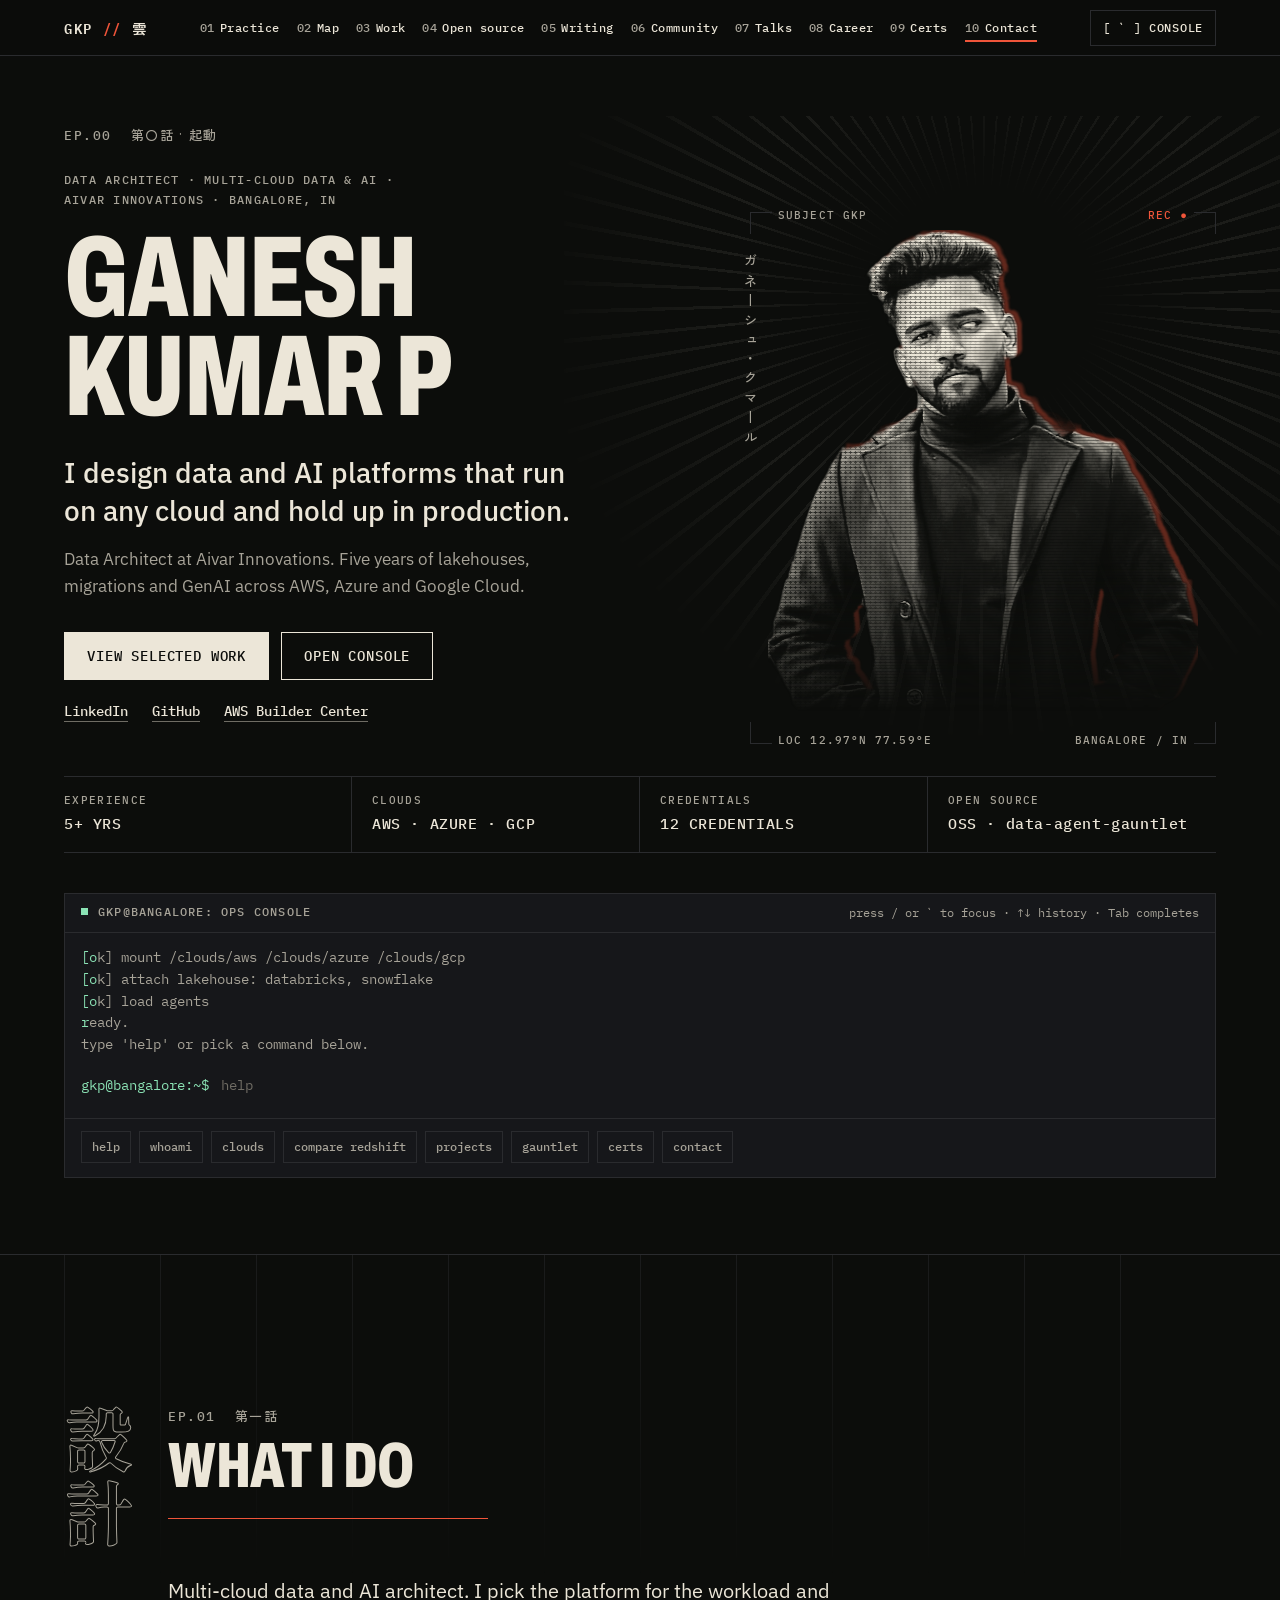
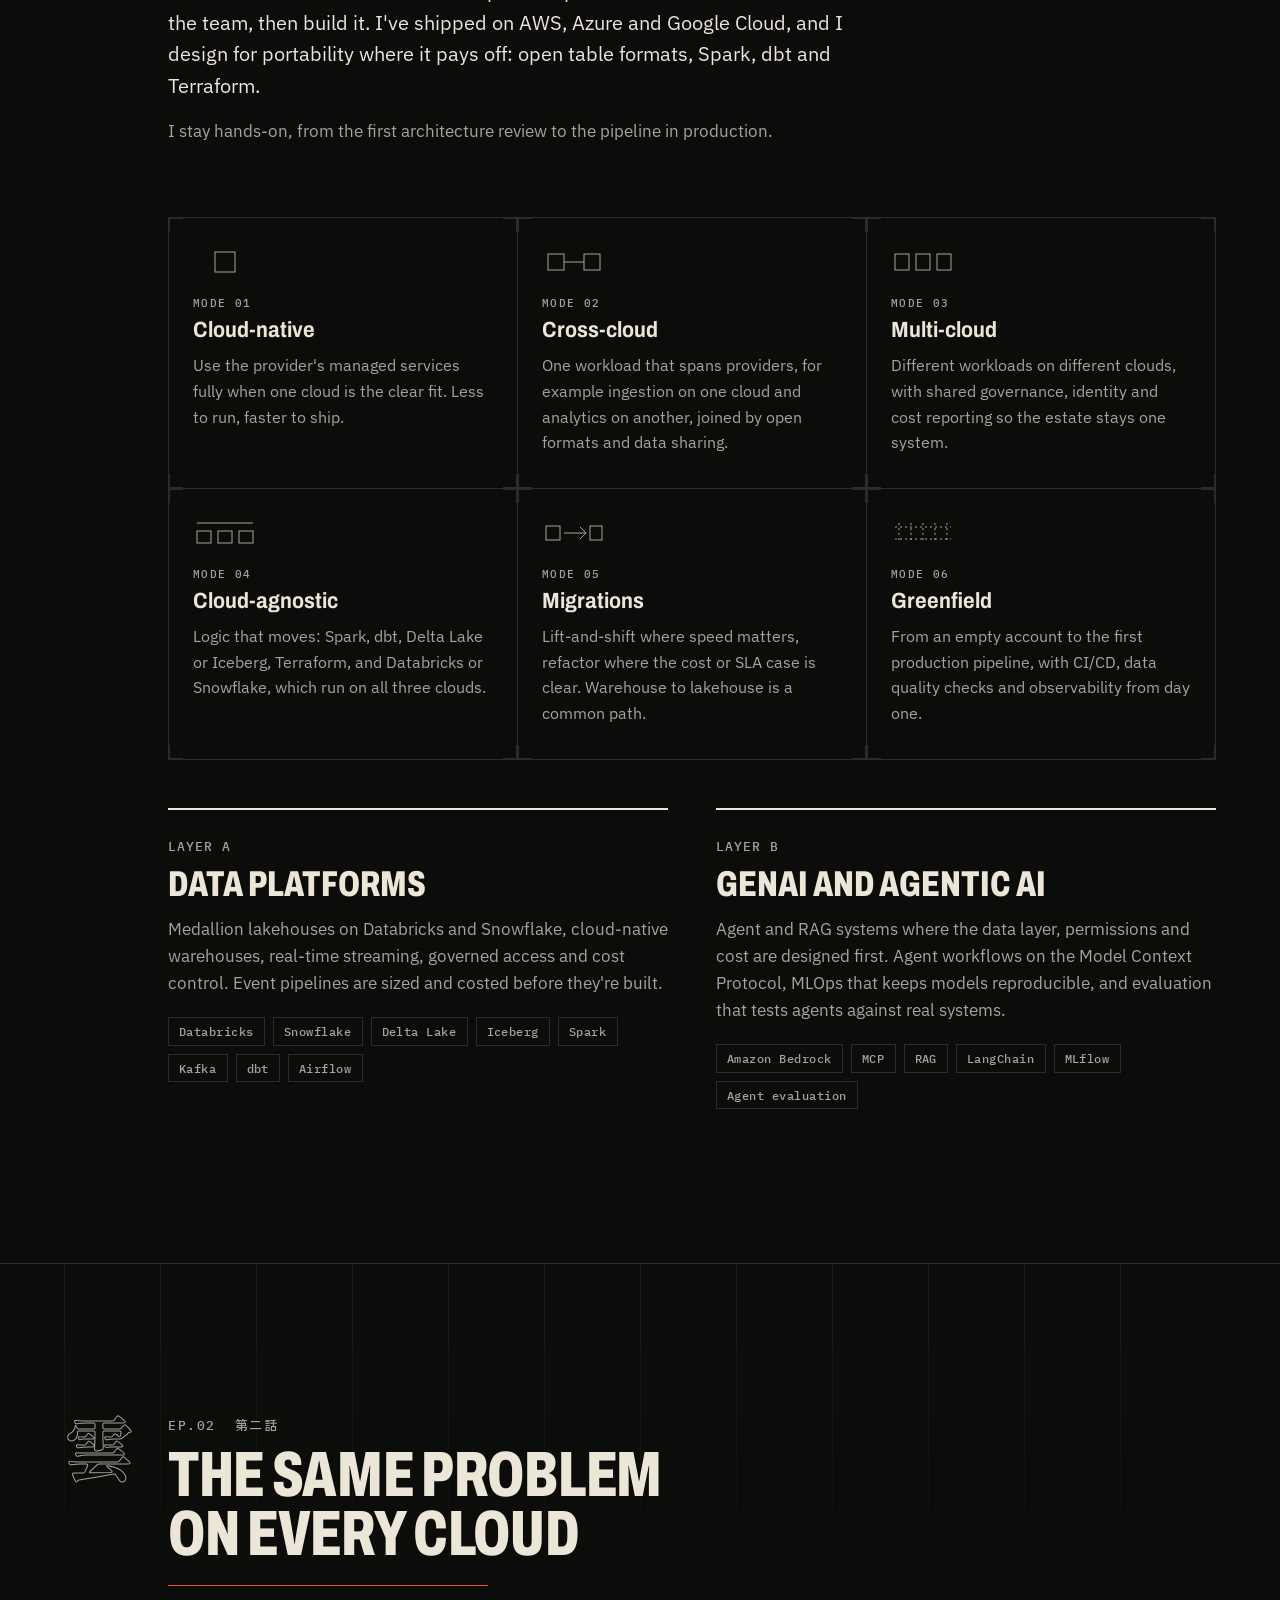
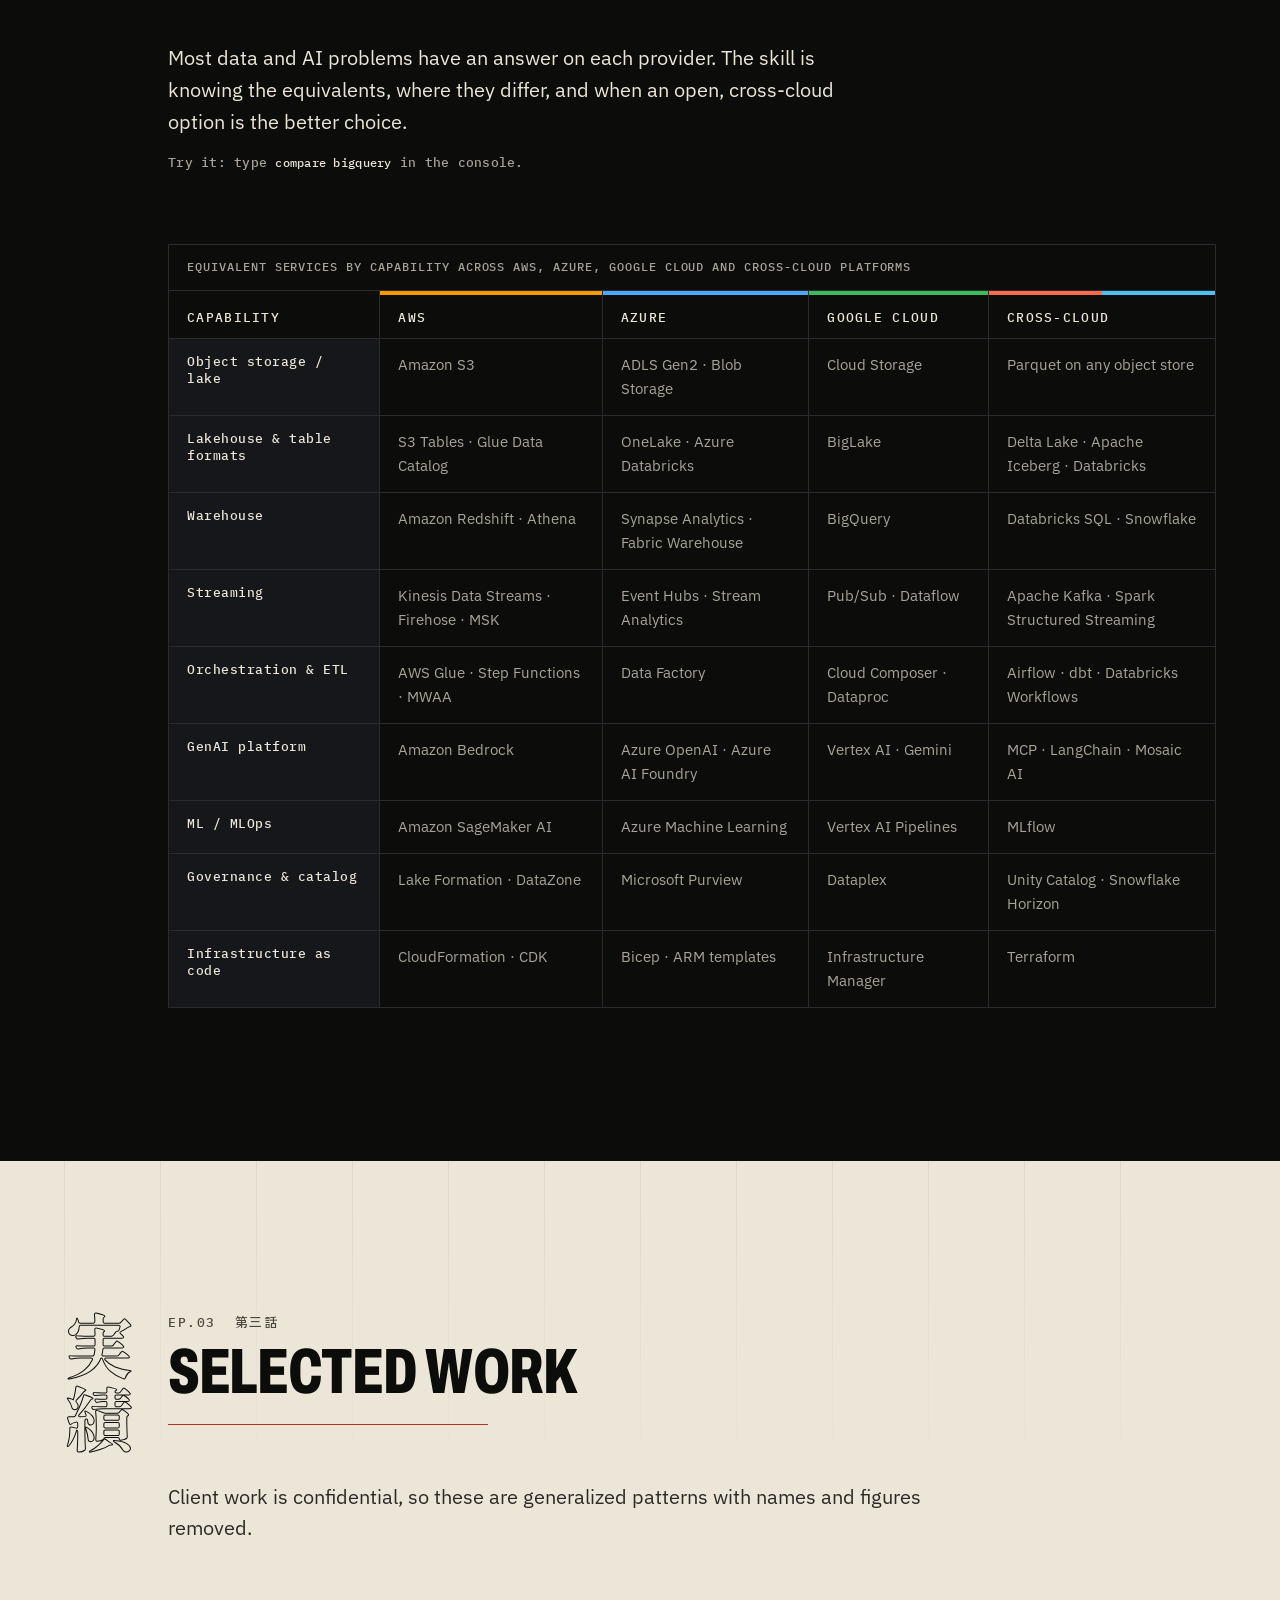
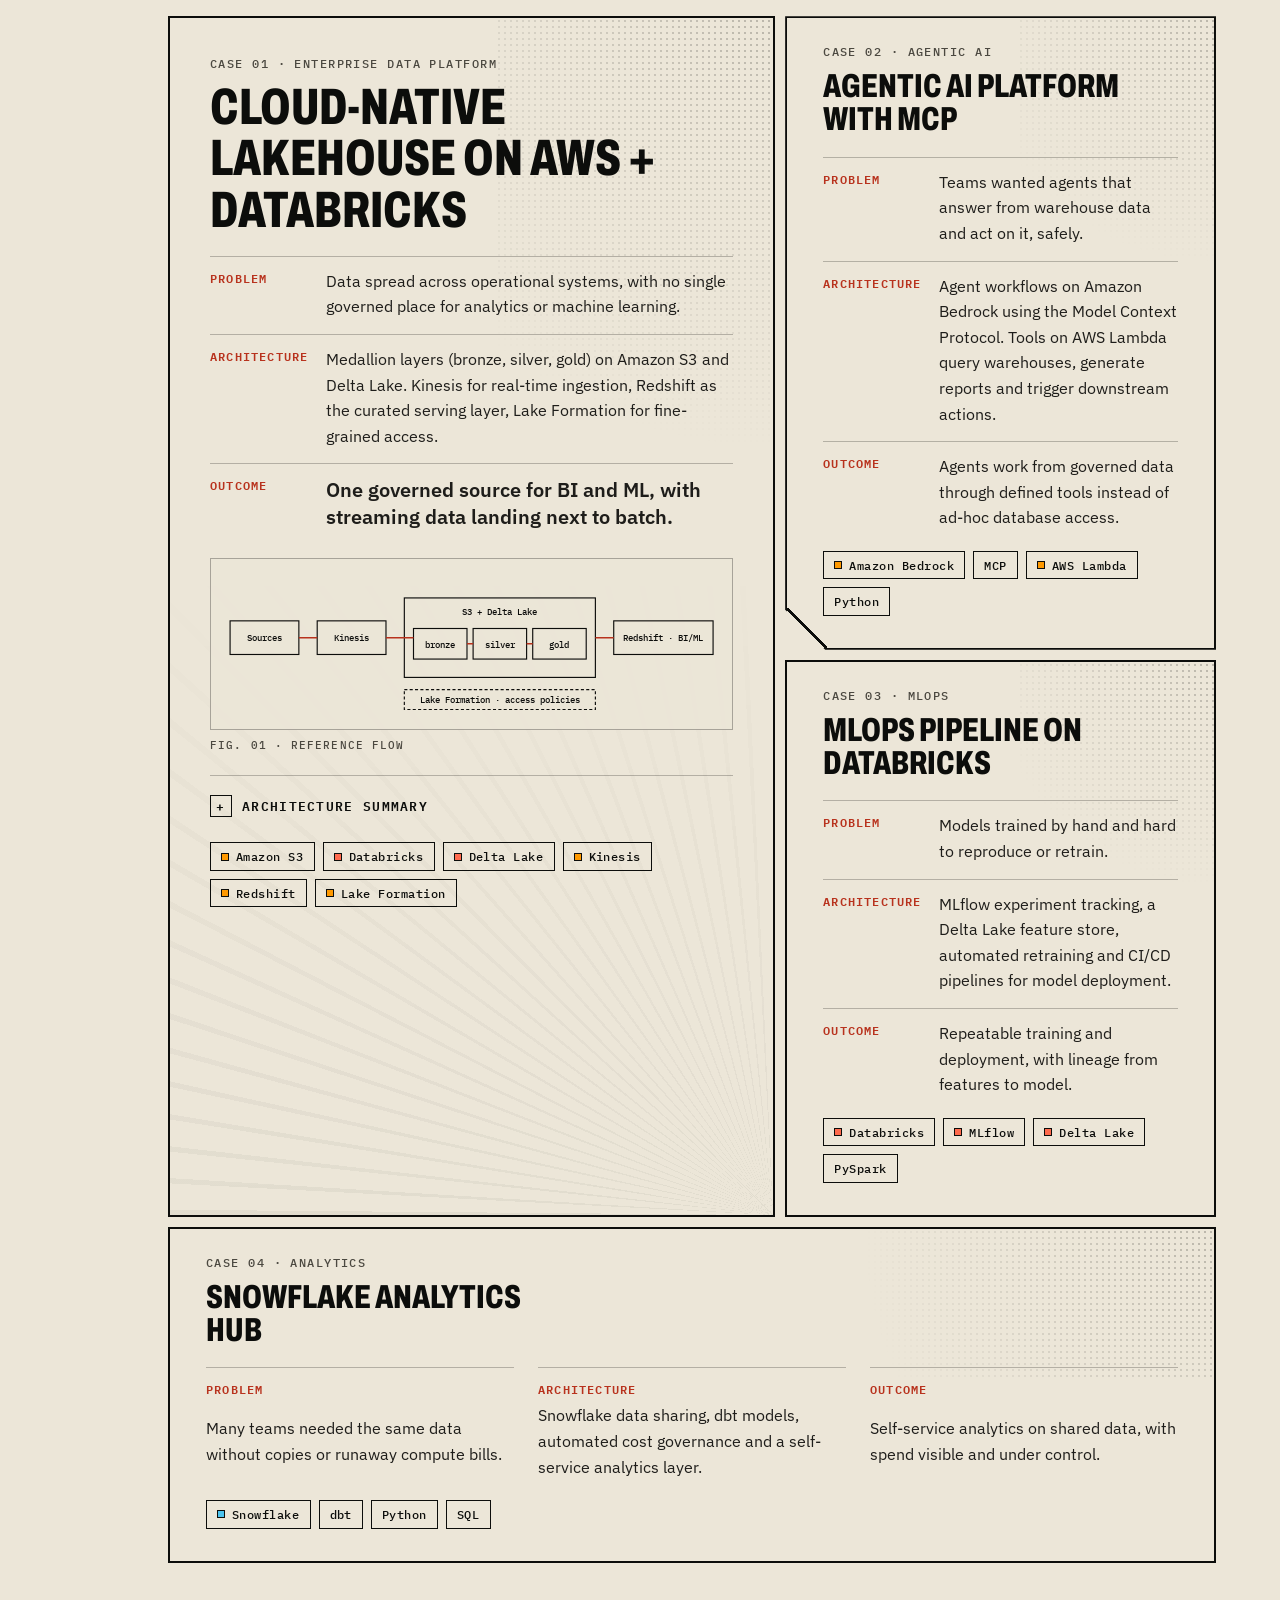
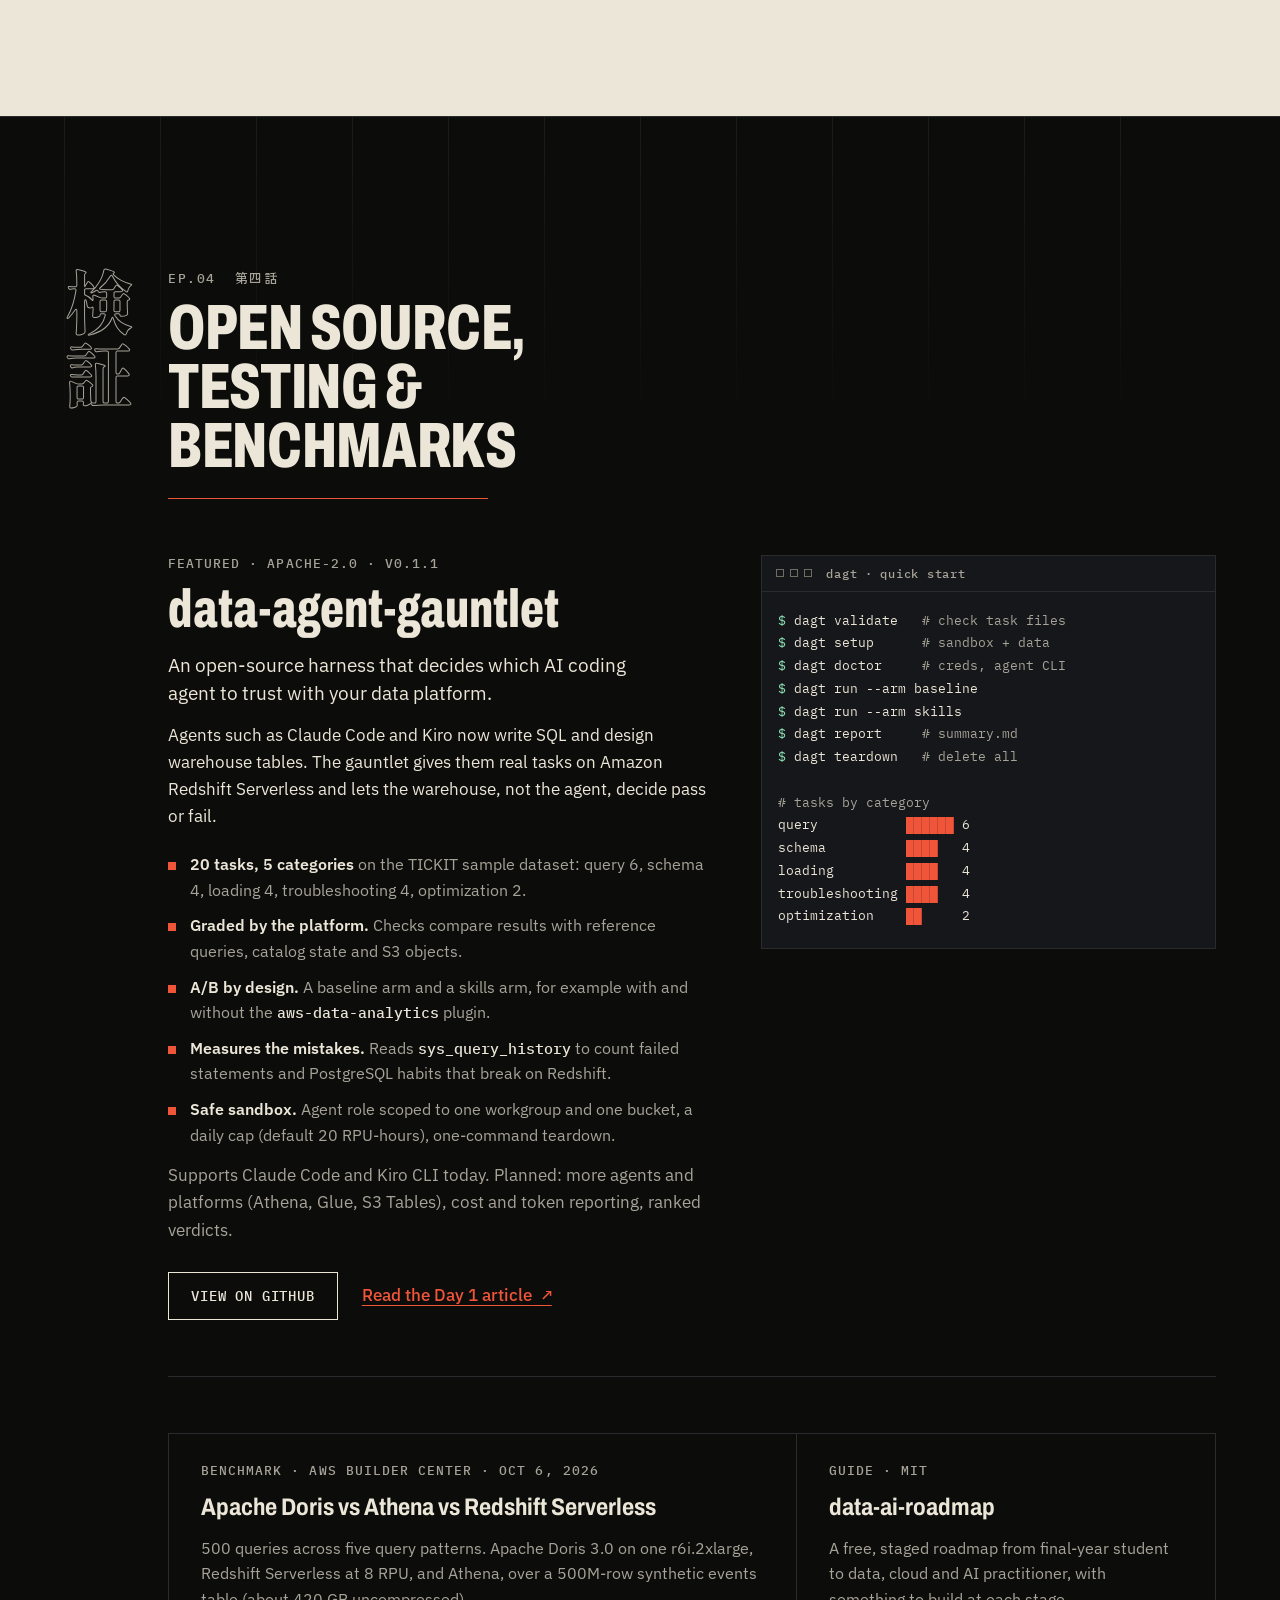
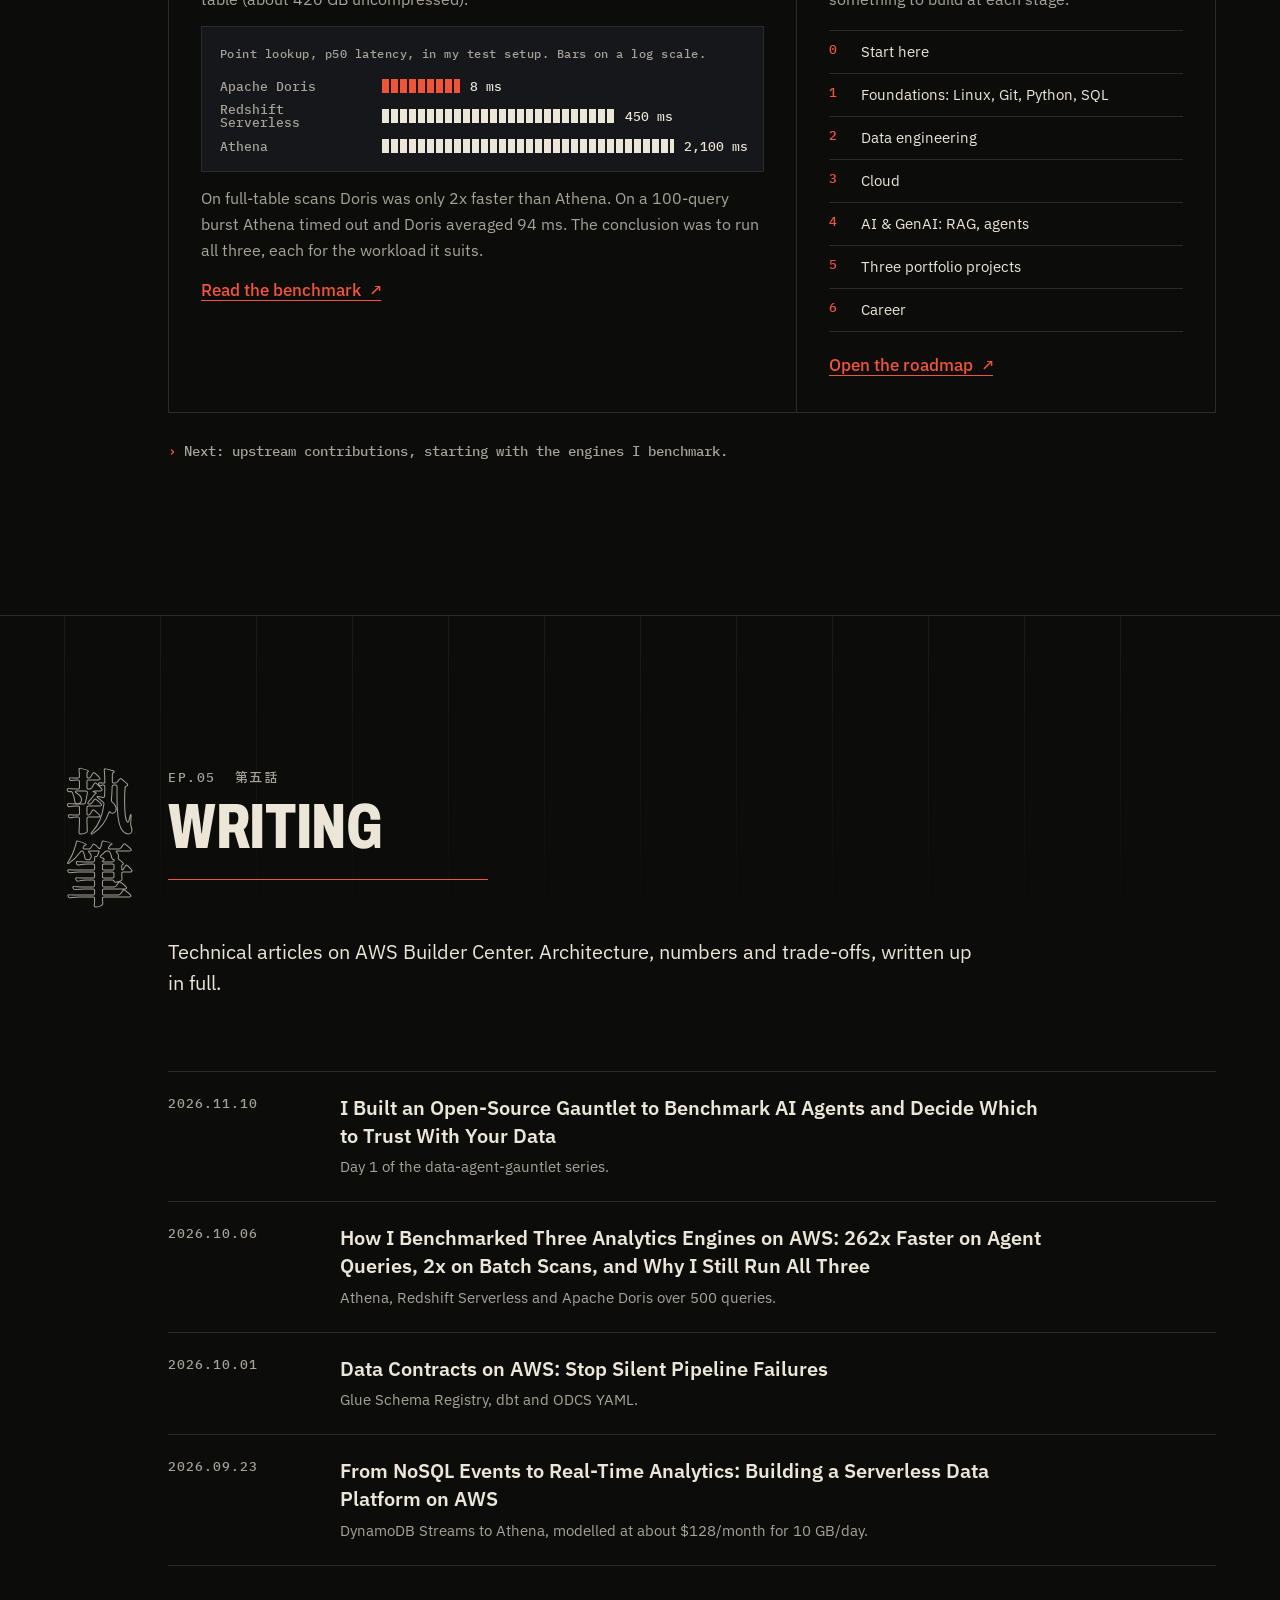
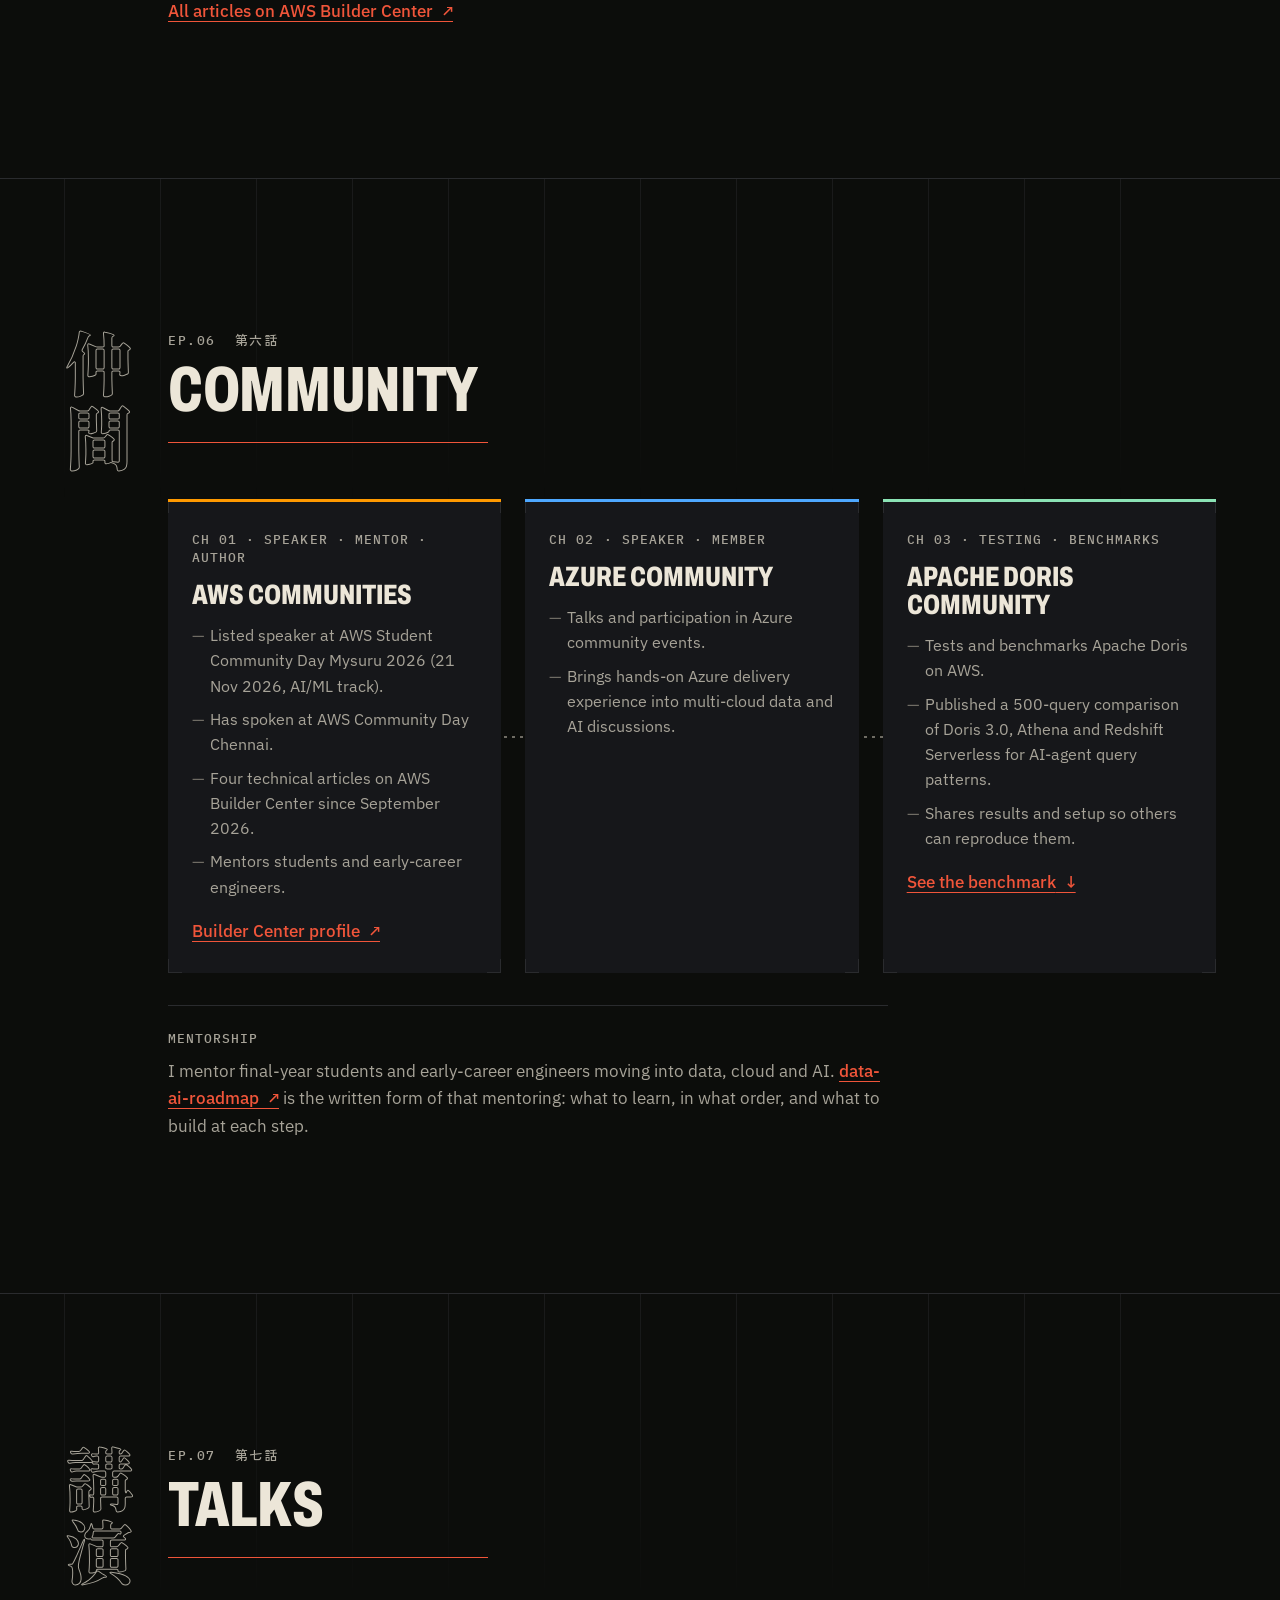
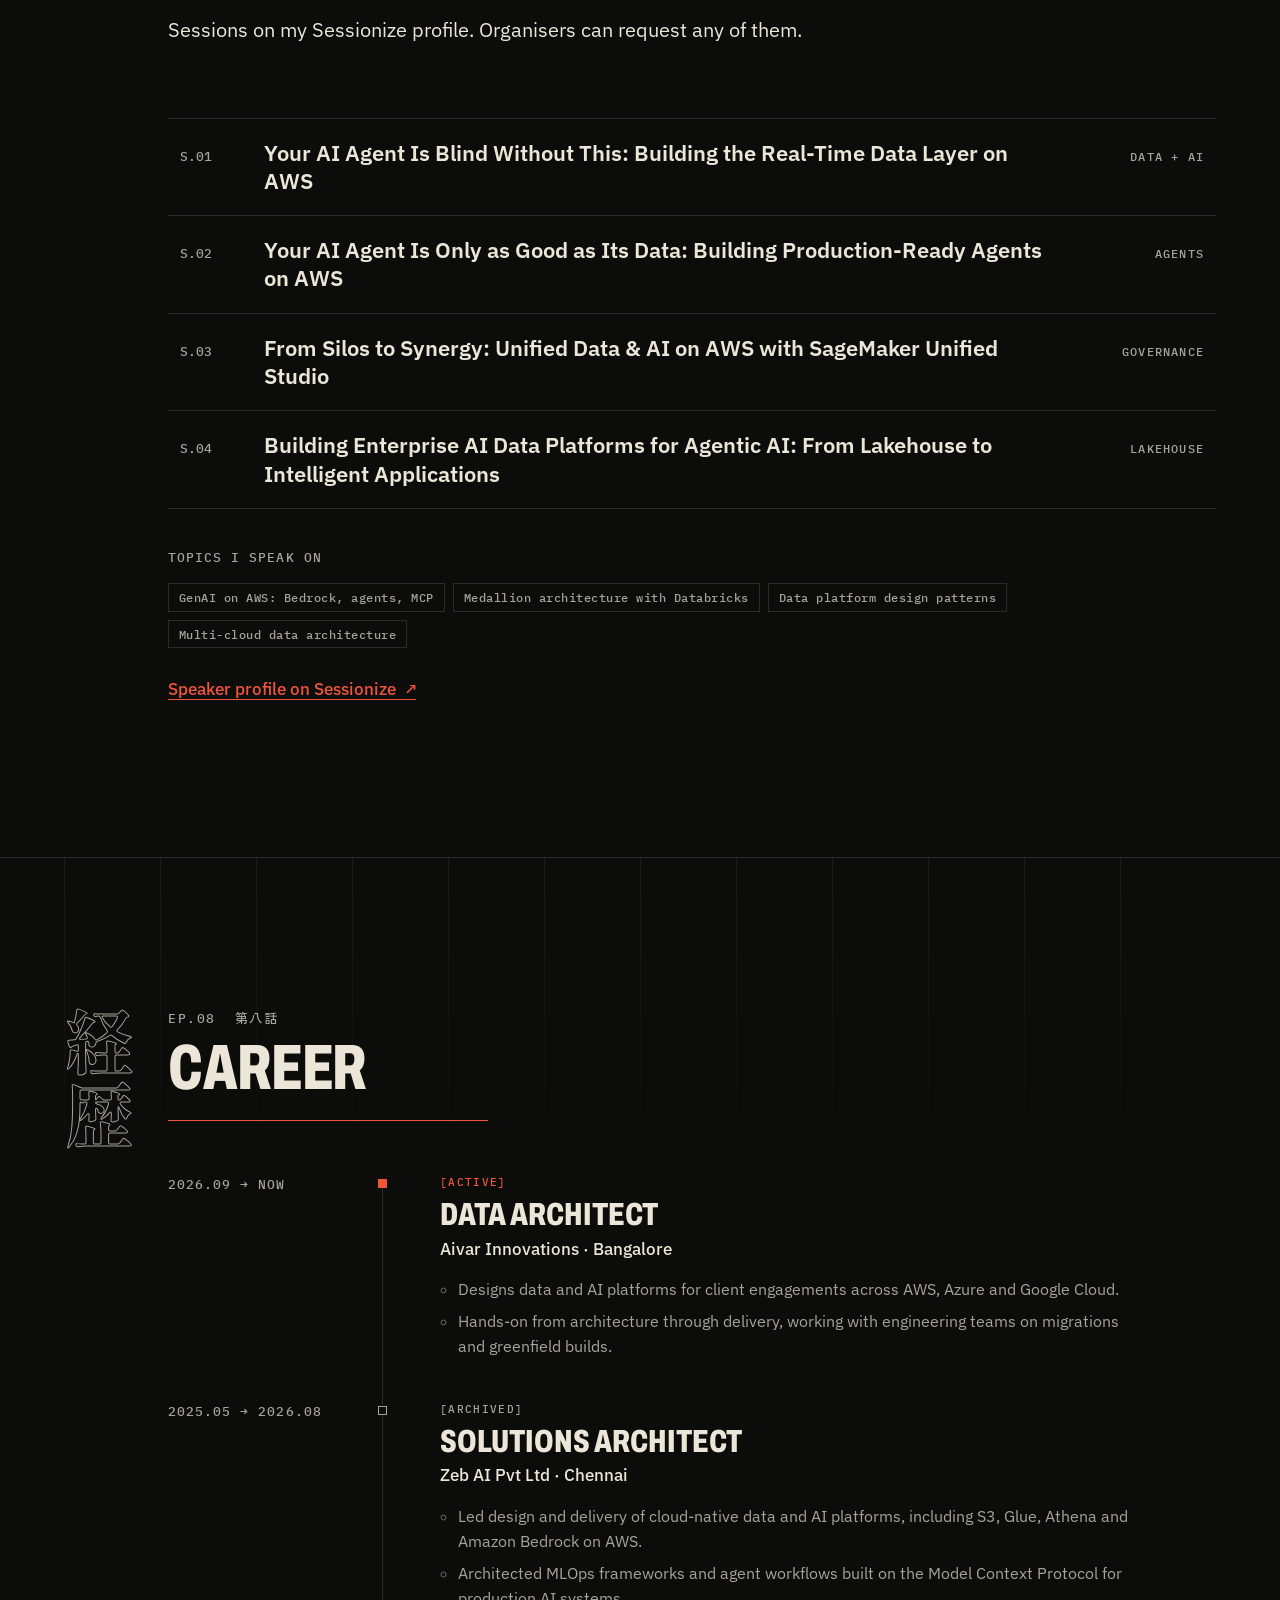
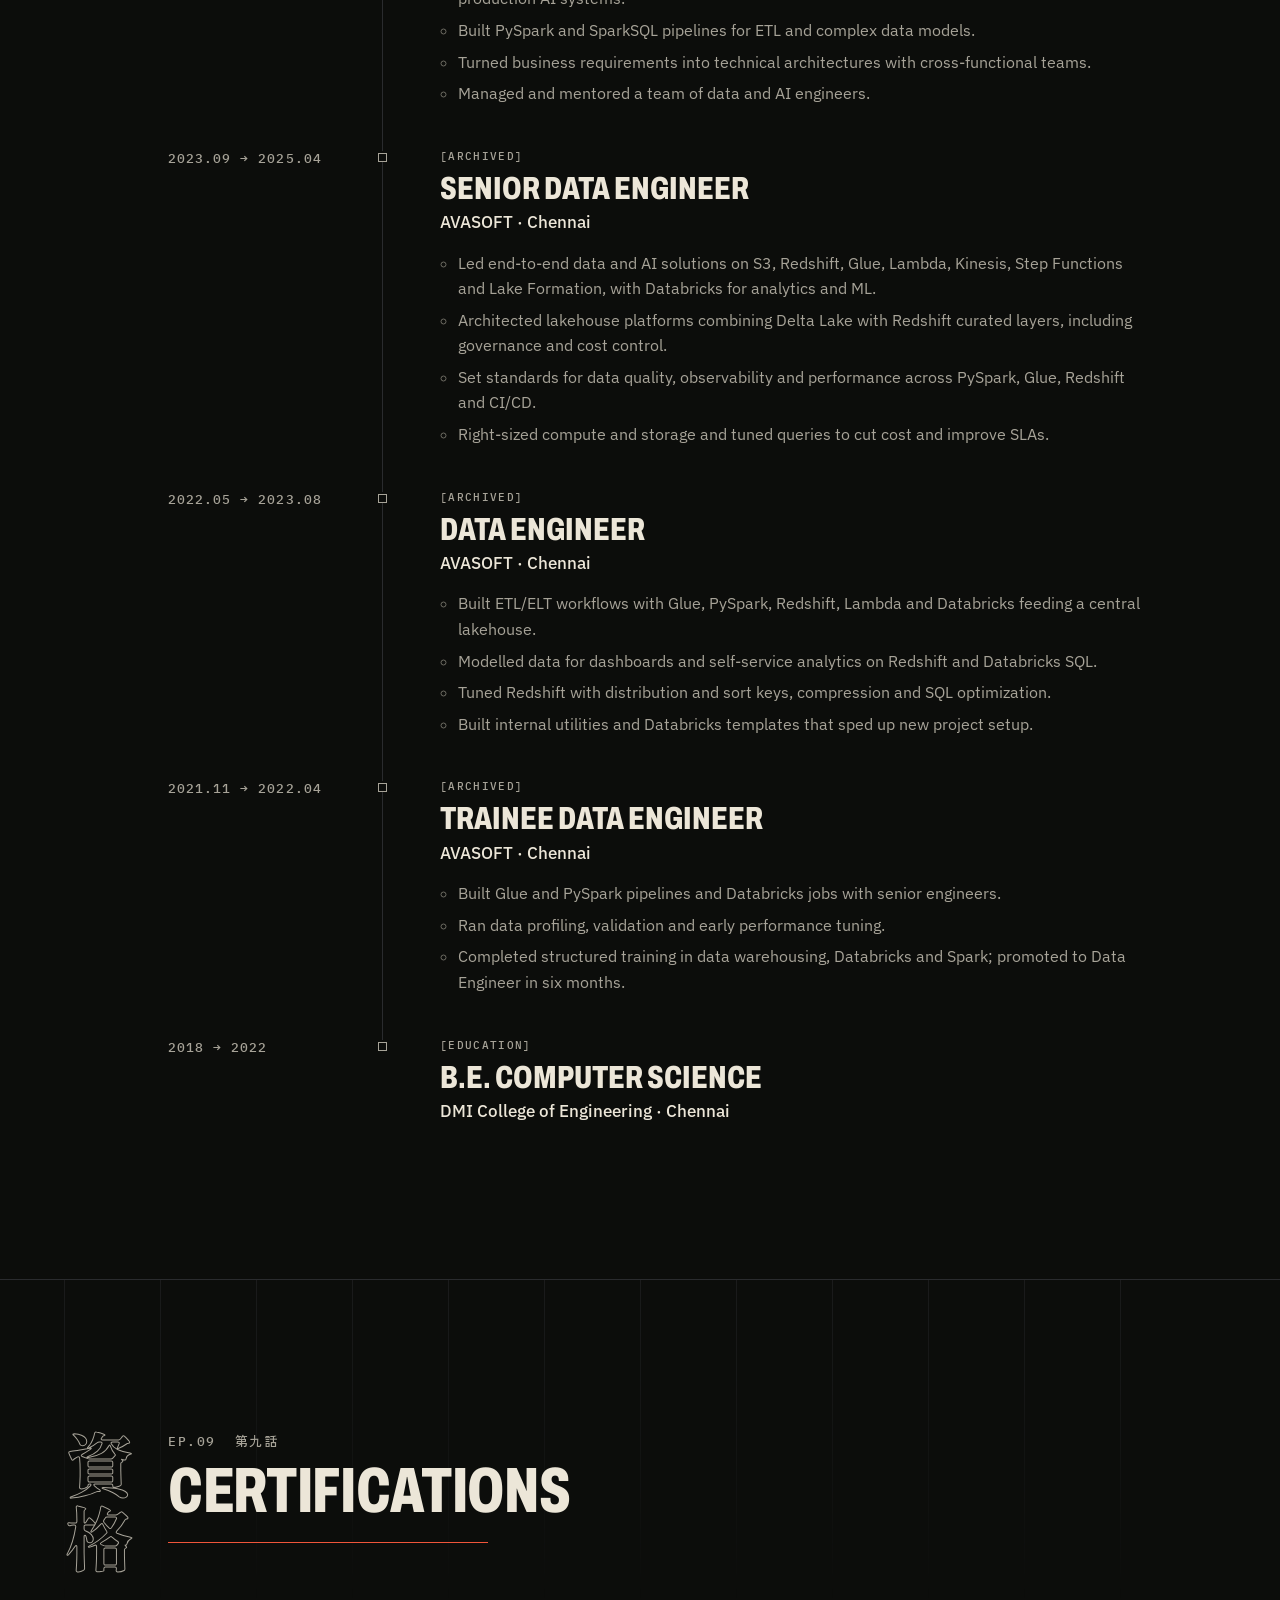
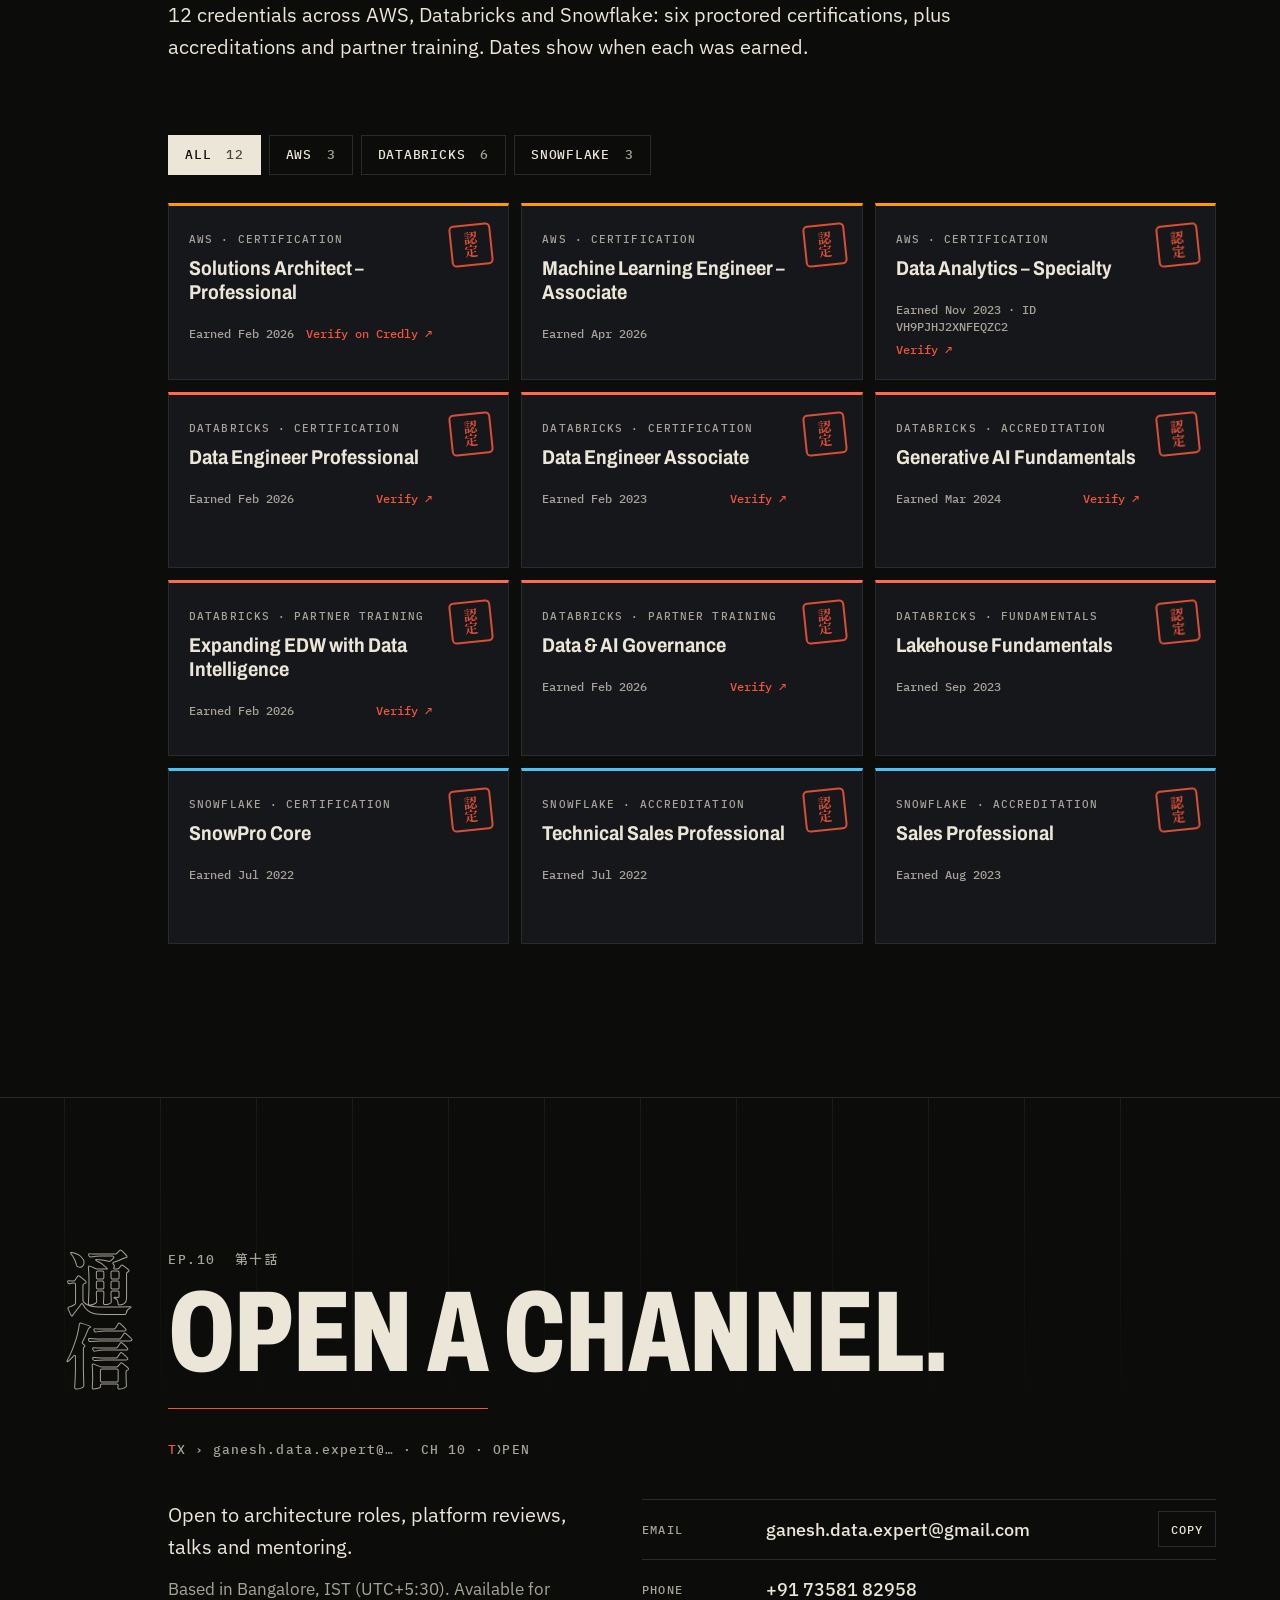
==== commit 5476361f: "content: current location is Bangalore, India" ====
--- a/index.html
+++ b/index.html
@@ -4,7 +4,7 @@
   <meta charset="UTF-8" />
   <meta name="viewport" content="width=device-width, initial-scale=1" />
   <title>Ganesh Kumar P · Data &amp; AI Architect · AWS, Azure, Google Cloud</title>
-  <meta name="description" content="Ganesh Kumar P is a Data Architect at Aivar Innovations in Chennai, India. He designs and builds multi-cloud data and AI platforms on AWS, Azure and Google Cloud: lakehouses, streaming, migrations, greenfield builds and GenAI systems." />
+  <meta name="description" content="Ganesh Kumar P is a Data Architect at Aivar Innovations in Bangalore, India. He designs and builds multi-cloud data and AI platforms on AWS, Azure and Google Cloud: lakehouses, streaming, migrations, greenfield builds and GenAI systems." />
   <meta name="author" content="Ganesh Kumar P" />
   <meta name="theme-color" content="#0C0D0B" />
   <link rel="canonical" href="https://geodelab.github.io/" />
@@ -37,7 +37,7 @@
     "image": "https://geodelab.github.io/assets/portrait.webp",
     "jobTitle": "Data Architect",
     "worksFor": { "@type": "Organization", "name": "Aivar Innovations" },
-    "address": { "@type": "PostalAddress", "addressLocality": "Chennai", "addressRegion": "Tamil Nadu", "addressCountry": "IN" },
+    "address": { "@type": "PostalAddress", "addressLocality": "Bangalore", "addressRegion": "Karnataka", "addressCountry": "IN" },
     "alumniOf": { "@type": "CollegeOrUniversity", "name": "DMI College of Engineering" },
     "email": "mailto:ganesh.data.expert@gmail.com",
     "telephone": "+91 73581 82958",
@@ -106,7 +106,7 @@
       </ul>
     </nav>
     <div class="bar__right">
-      <span class="bar__clock" aria-hidden="true">CHN <time id="clock">--:--</time> IST · UTC+5:30</span>
+      <span class="bar__clock" aria-hidden="true">BLR <time id="clock">--:--</time> IST · UTC+5:30</span>
       <a class="bar__btn bar__console" href="#console">[ ` ] console</a>
       <button class="bar__btn bar__menu" type="button" aria-haspopup="dialog" aria-controls="episodes">Menu</button>
     </div>
@@ -140,7 +140,7 @@
   <div class="wrap hero__grid">
     <div class="hero__text">
       <p class="ep__no hero__ep">EP.00 <span lang="ja" aria-hidden="true">第〇話 · 起動</span></p>
-      <p class="kicker">Data Architect · Multi-cloud data &amp; AI · Aivar Innovations · Chennai, IN</p>
+      <p class="kicker">Data Architect · Multi-cloud data &amp; AI · Aivar Innovations · Bangalore, IN</p>
       <h1 id="h-hero" class="hero__name">Ganesh<br />Kumar P</h1>
       <p class="hero__statement">I design data and AI platforms that run on any cloud and hold up in production.</p>
       <p class="hero__sub">Data Architect at Aivar Innovations. Five years of lakehouses, migrations and GenAI across AWS, Azure and Google Cloud.</p>
@@ -168,8 +168,8 @@
         <figcaption class="portrait__hud" aria-hidden="true">
           <span class="tl">SUBJECT GKP</span>
           <span class="tr">REC ●</span>
-          <span class="bl">LOC 13.08°N 80.27°E</span>
-          <span class="br">CHENNAI / IN</span>
+          <span class="bl">LOC 12.97°N 77.59°E</span>
+          <span class="br">BANGALORE / IN</span>
         </figcaption>
       </figure>
     </div>
@@ -185,14 +185,14 @@
   <div class="wrap">
     <section class="console" id="console" aria-labelledby="console-title">
       <div class="console__bar">
-        <h2 class="console__title" id="console-title">gkp@chennai: ops console</h2>
+        <h2 class="console__title" id="console-title">gkp@bangalore: ops console</h2>
         <span class="console__hint" aria-hidden="true">press / or ` to focus · ↑↓ history · Tab completes</span>
       </div>
       <div class="console__log" id="console-log" role="log" aria-live="polite" aria-label="Console output">
         <p class="dim">Type 'help' or pick a command below. Everything here is also on the page.</p>
       </div>
       <form class="console__form" id="console-form" autocomplete="off">
-        <label for="console-in" class="console__ps">gkp@chennai:~$</label>
+        <label for="console-in" class="console__ps">gkp@bangalore:~$</label>
         <input id="console-in" name="cmd" type="text" autocomplete="off" autocapitalize="off" spellcheck="false" aria-label="Console command" placeholder="help" />
         <button type="submit" class="sr">Run</button>
       </form>
@@ -209,7 +209,7 @@
       <noscript>
         <div class="console__static">
           <p>$ whoami</p>
-          <p>Ganesh Kumar P. Data Architect at Aivar Innovations, Chennai. Multi-cloud data and AI on AWS, Azure and Google Cloud.</p>
+          <p>Ganesh Kumar P. Data Architect at Aivar Innovations, Bangalore. Multi-cloud data and AI on AWS, Azure and Google Cloud.</p>
         </div>
       </noscript>
     </section>
@@ -619,7 +619,7 @@
         <div class="log__body">
           <p class="log__tag">[ACTIVE]</p>
           <h3>Data Architect</h3>
-          <p class="log__org">Aivar Innovations · Chennai</p>
+          <p class="log__org">Aivar Innovations · Bangalore</p>
           <ul>
             <li>Designs data and AI platforms for client engagements across AWS, Azure and Google Cloud.</li>
             <li>Hands-on from architecture through delivery, working with engineering teams on migrations and greenfield builds.</li>
@@ -832,7 +832,7 @@
     <div class="contact">
       <div>
         <p class="lede">Open to architecture roles, platform reviews, talks and mentoring.</p>
-        <p class="muted">Based in Chennai, IST (UTC+5:30). That overlaps EU mornings and US-East evenings.</p>
+        <p class="muted">Based in Bangalore, IST (UTC+5:30). Available for calls across European business hours and US-East mornings.</p>
       </div>
       <ul class="channels" role="list">
         <li>
@@ -856,7 +856,7 @@
 <footer class="end">
   <div class="wrap end__in">
     <div class="end__meta">
-      <p>© 2026 Ganesh Kumar P · Chennai, India</p>
+      <p>© 2026 Ganesh Kumar P · Bangalore, India</p>
       <p>Plain HTML, CSS and JS · no trackers · last deploy 2026-11-24</p>
       <p><a class="textlink" href="#top">Back to EP.00</a></p>
     </div>
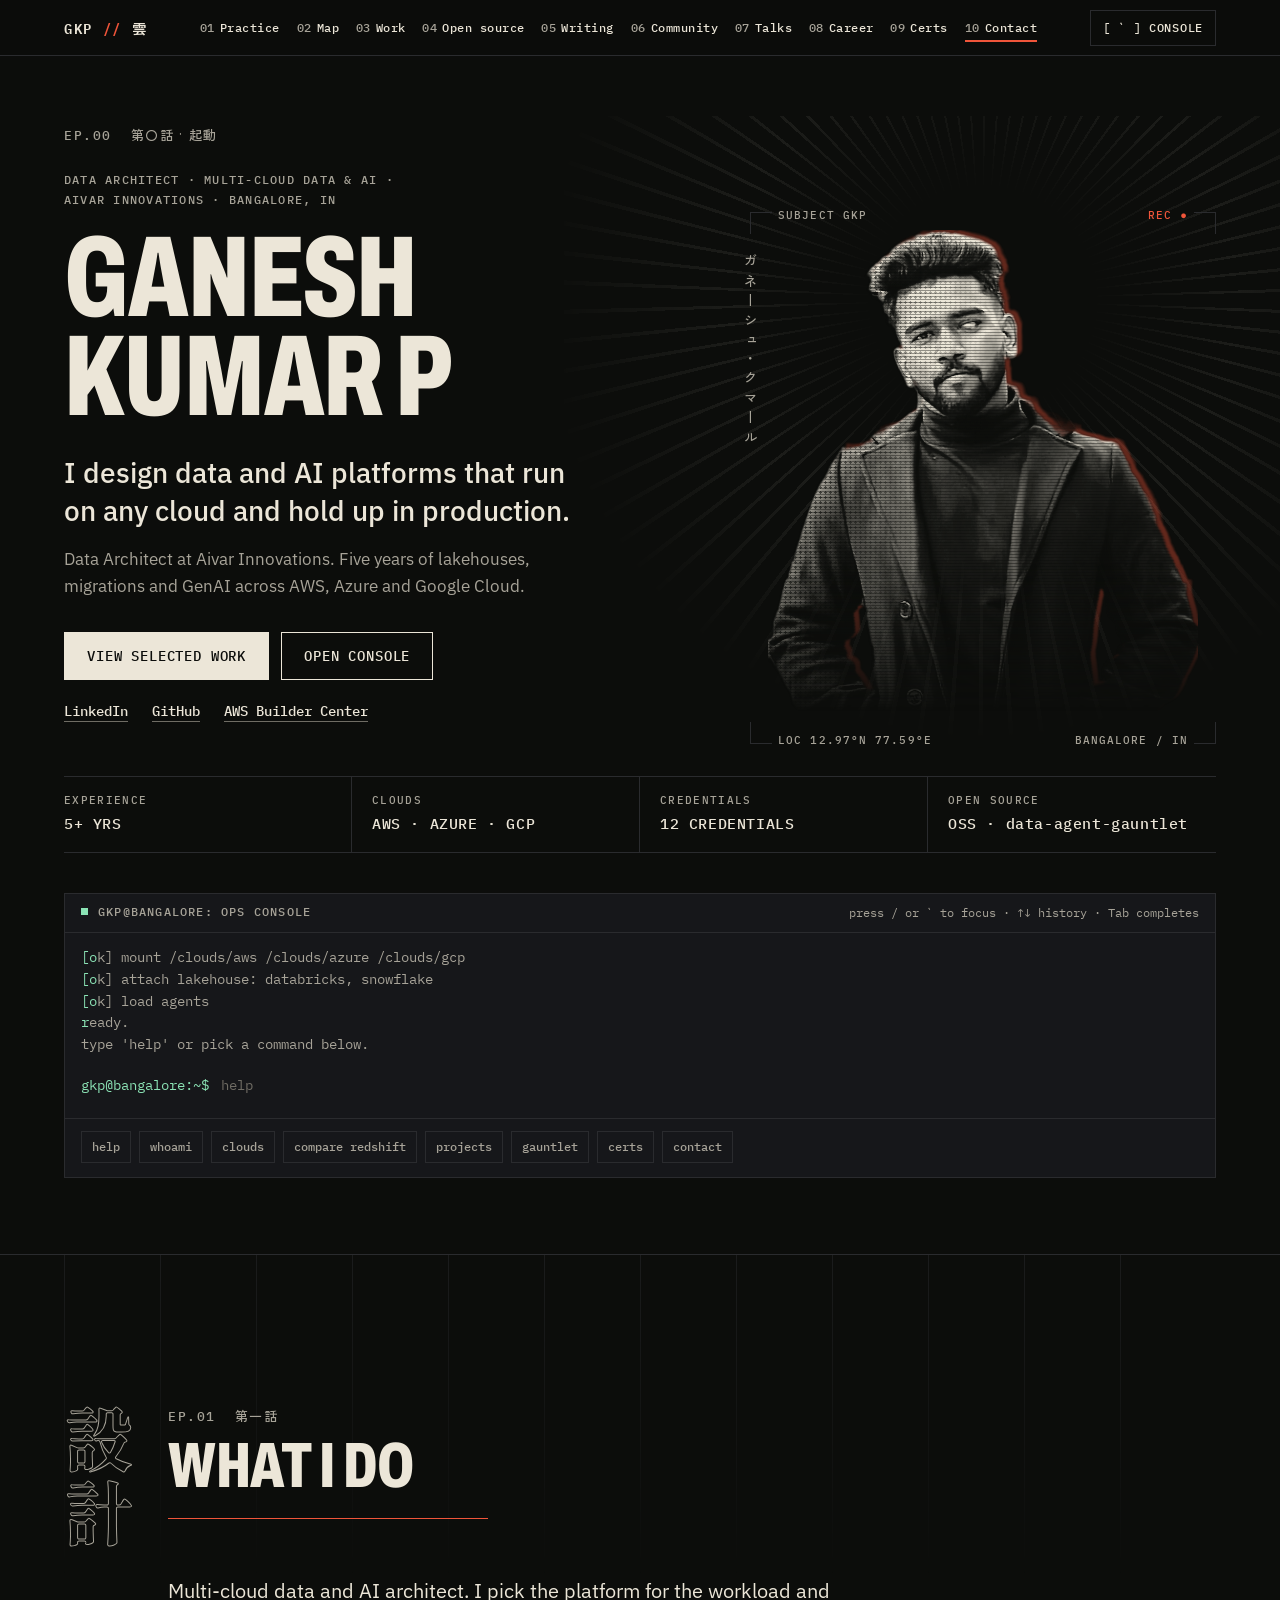
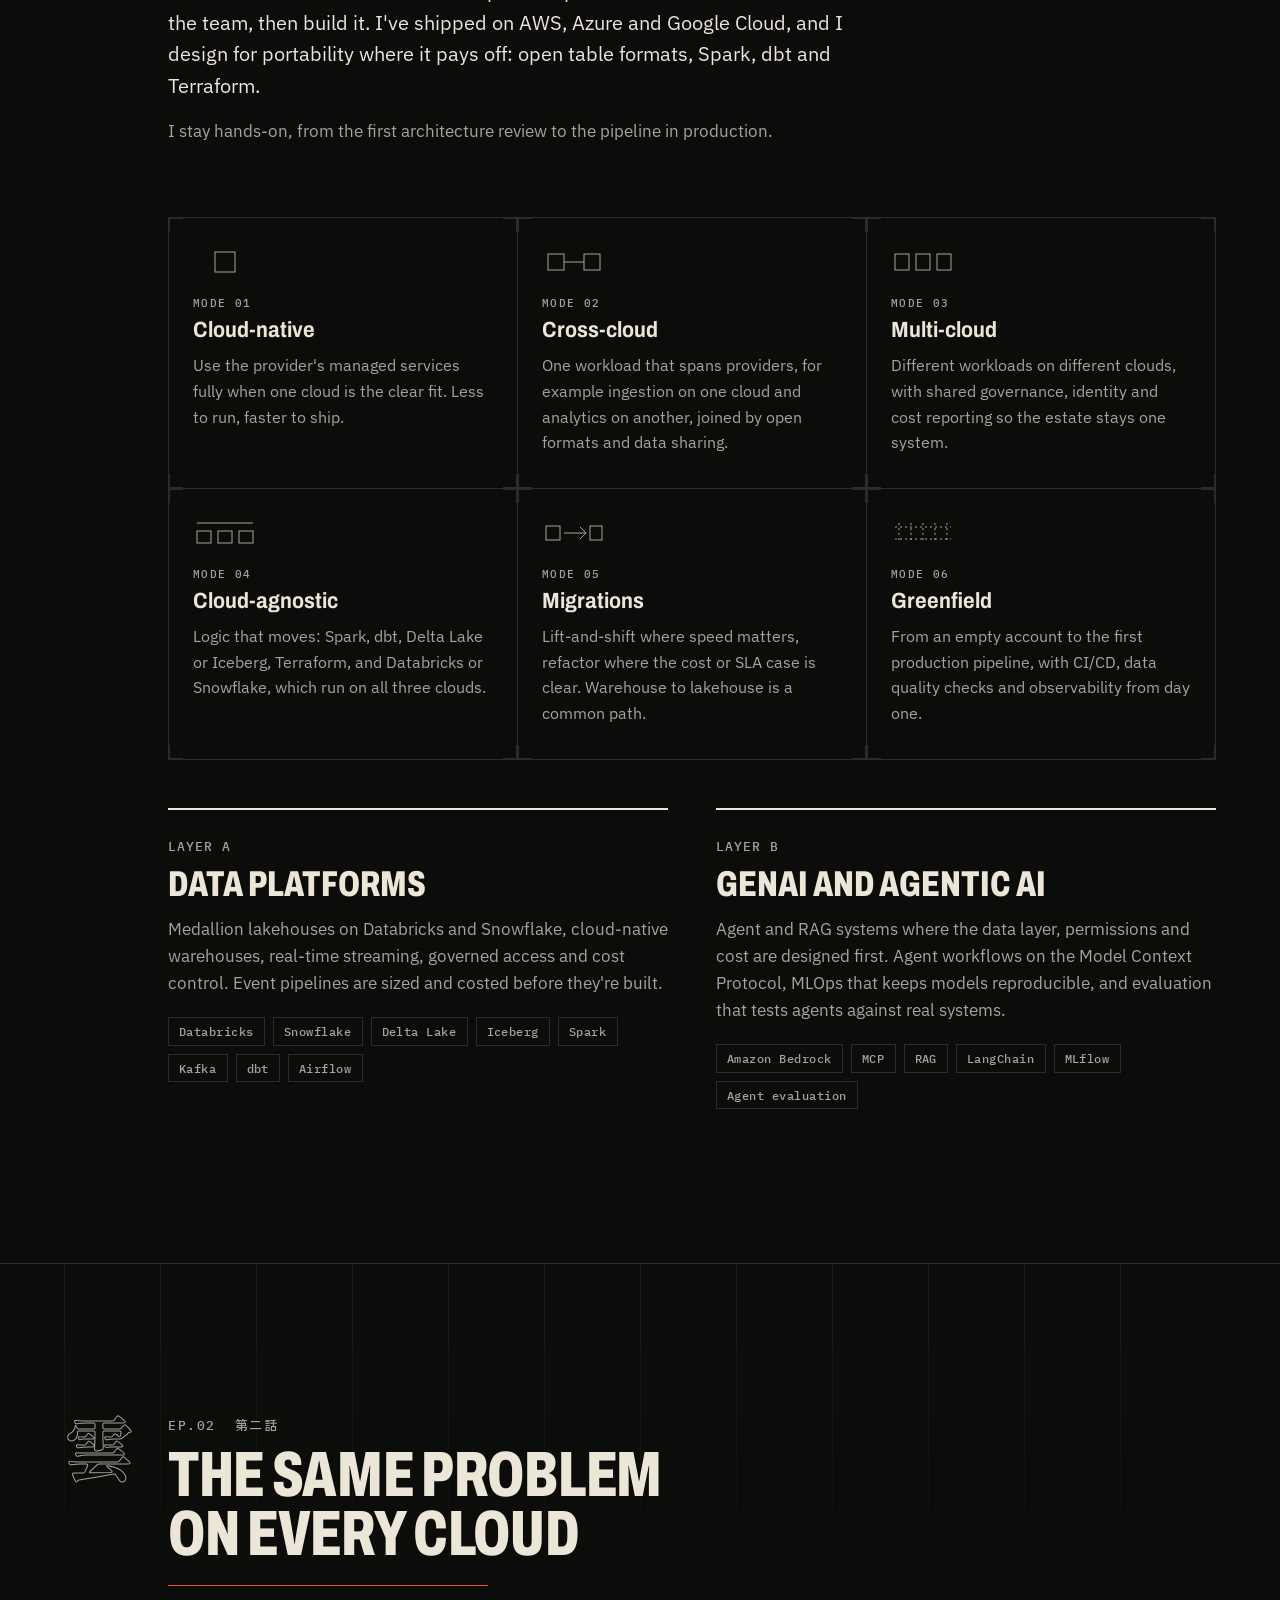
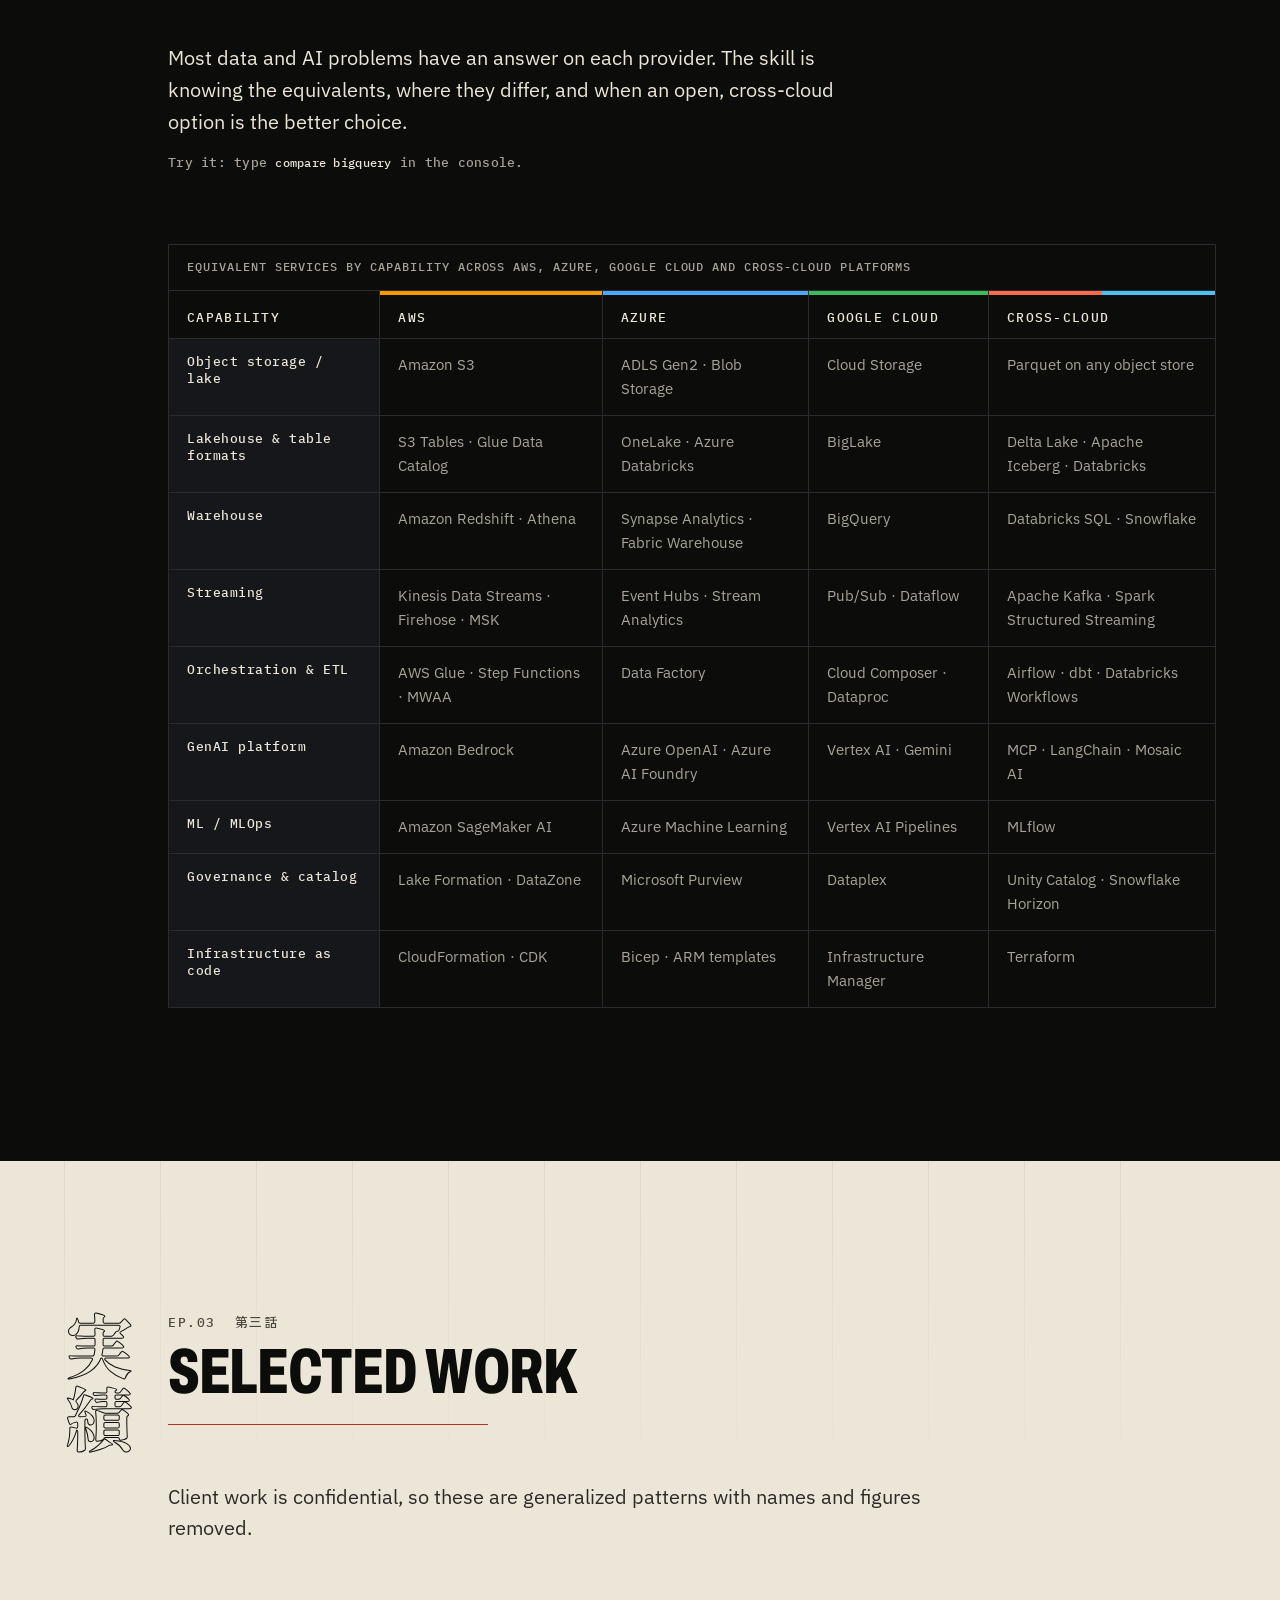
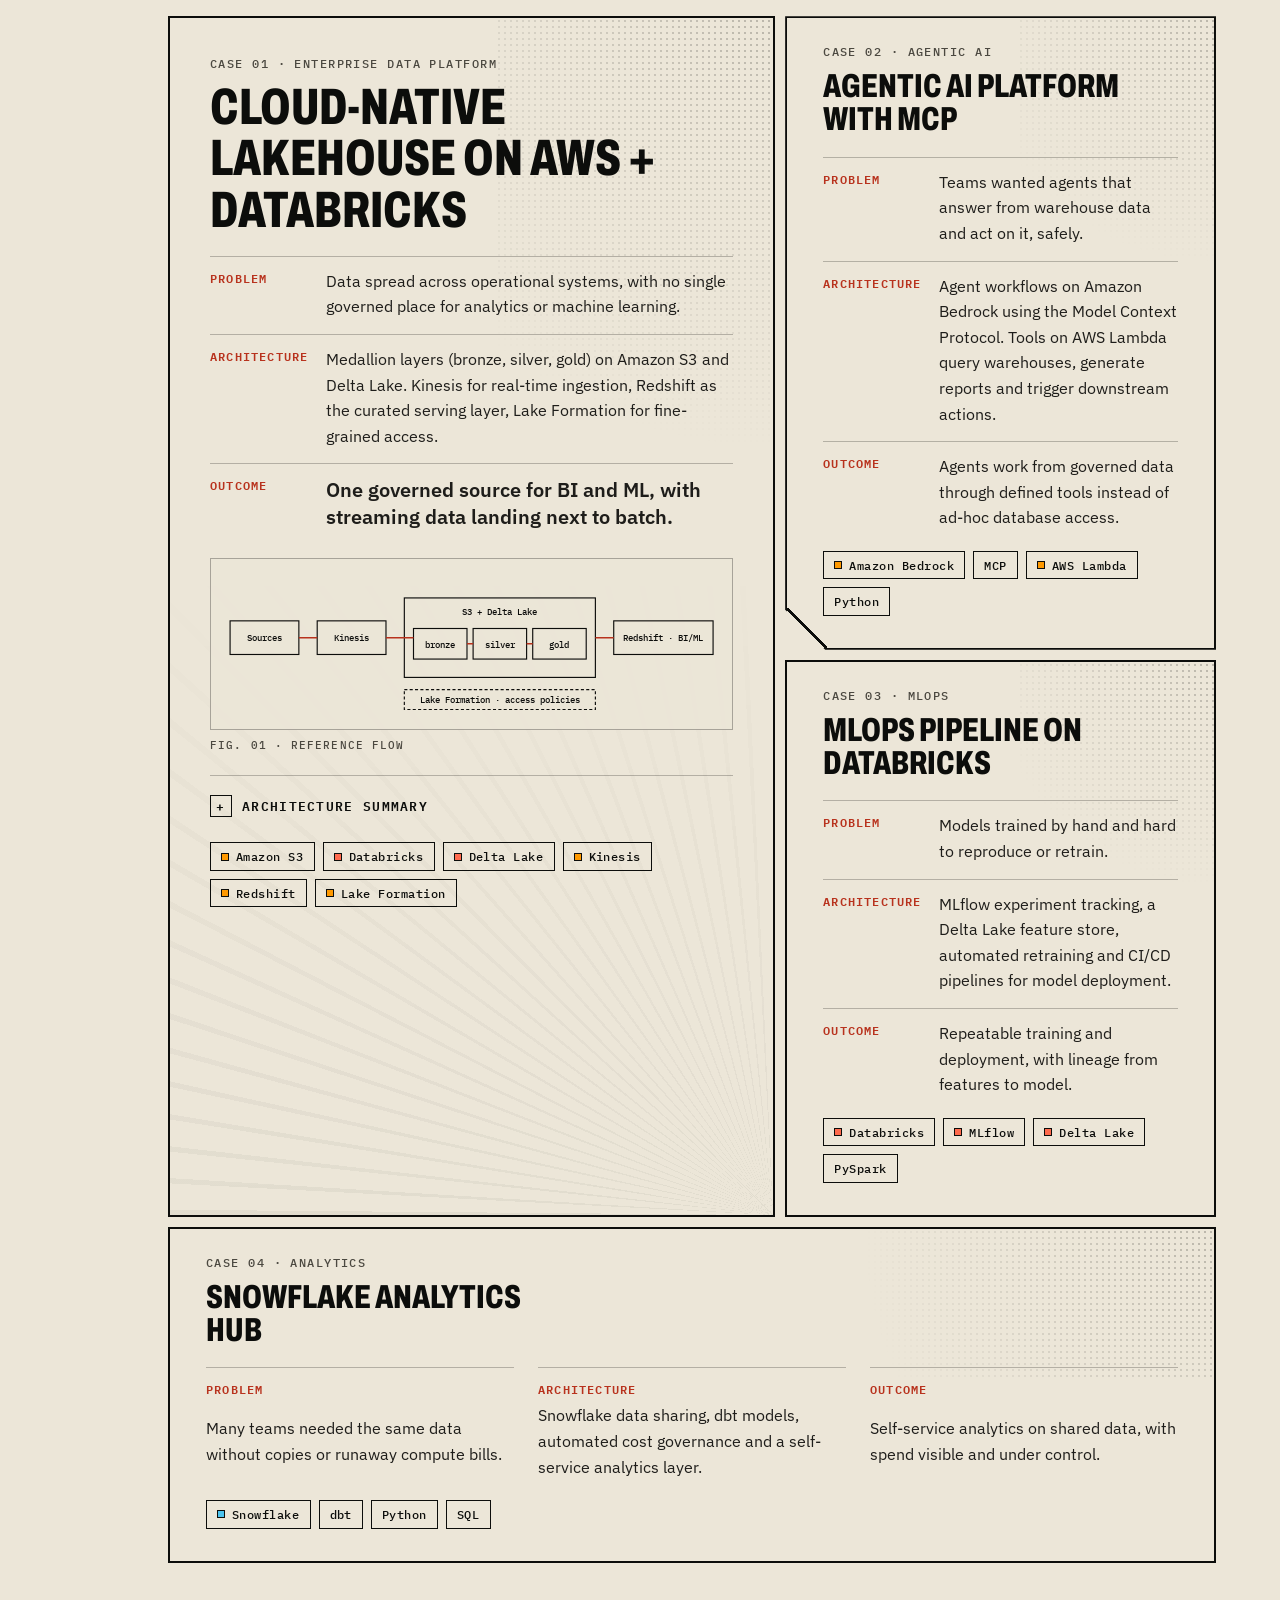
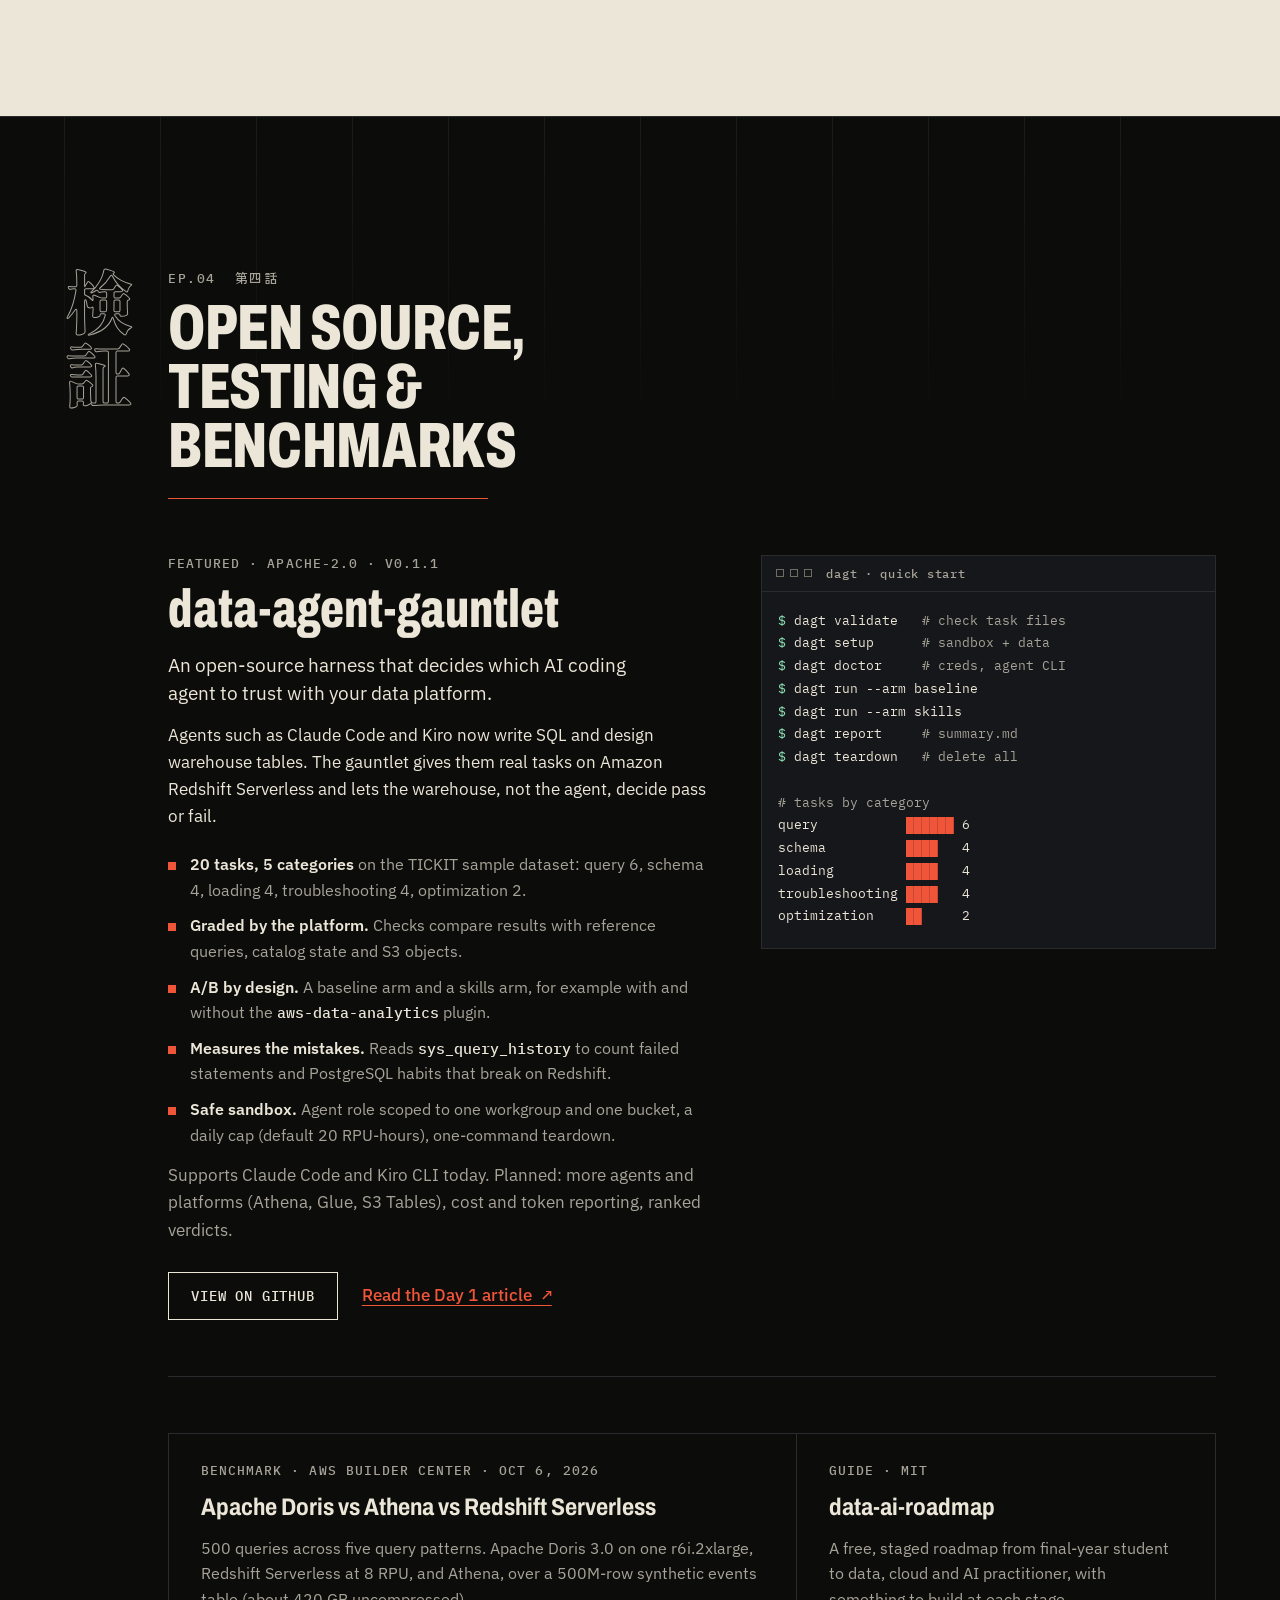
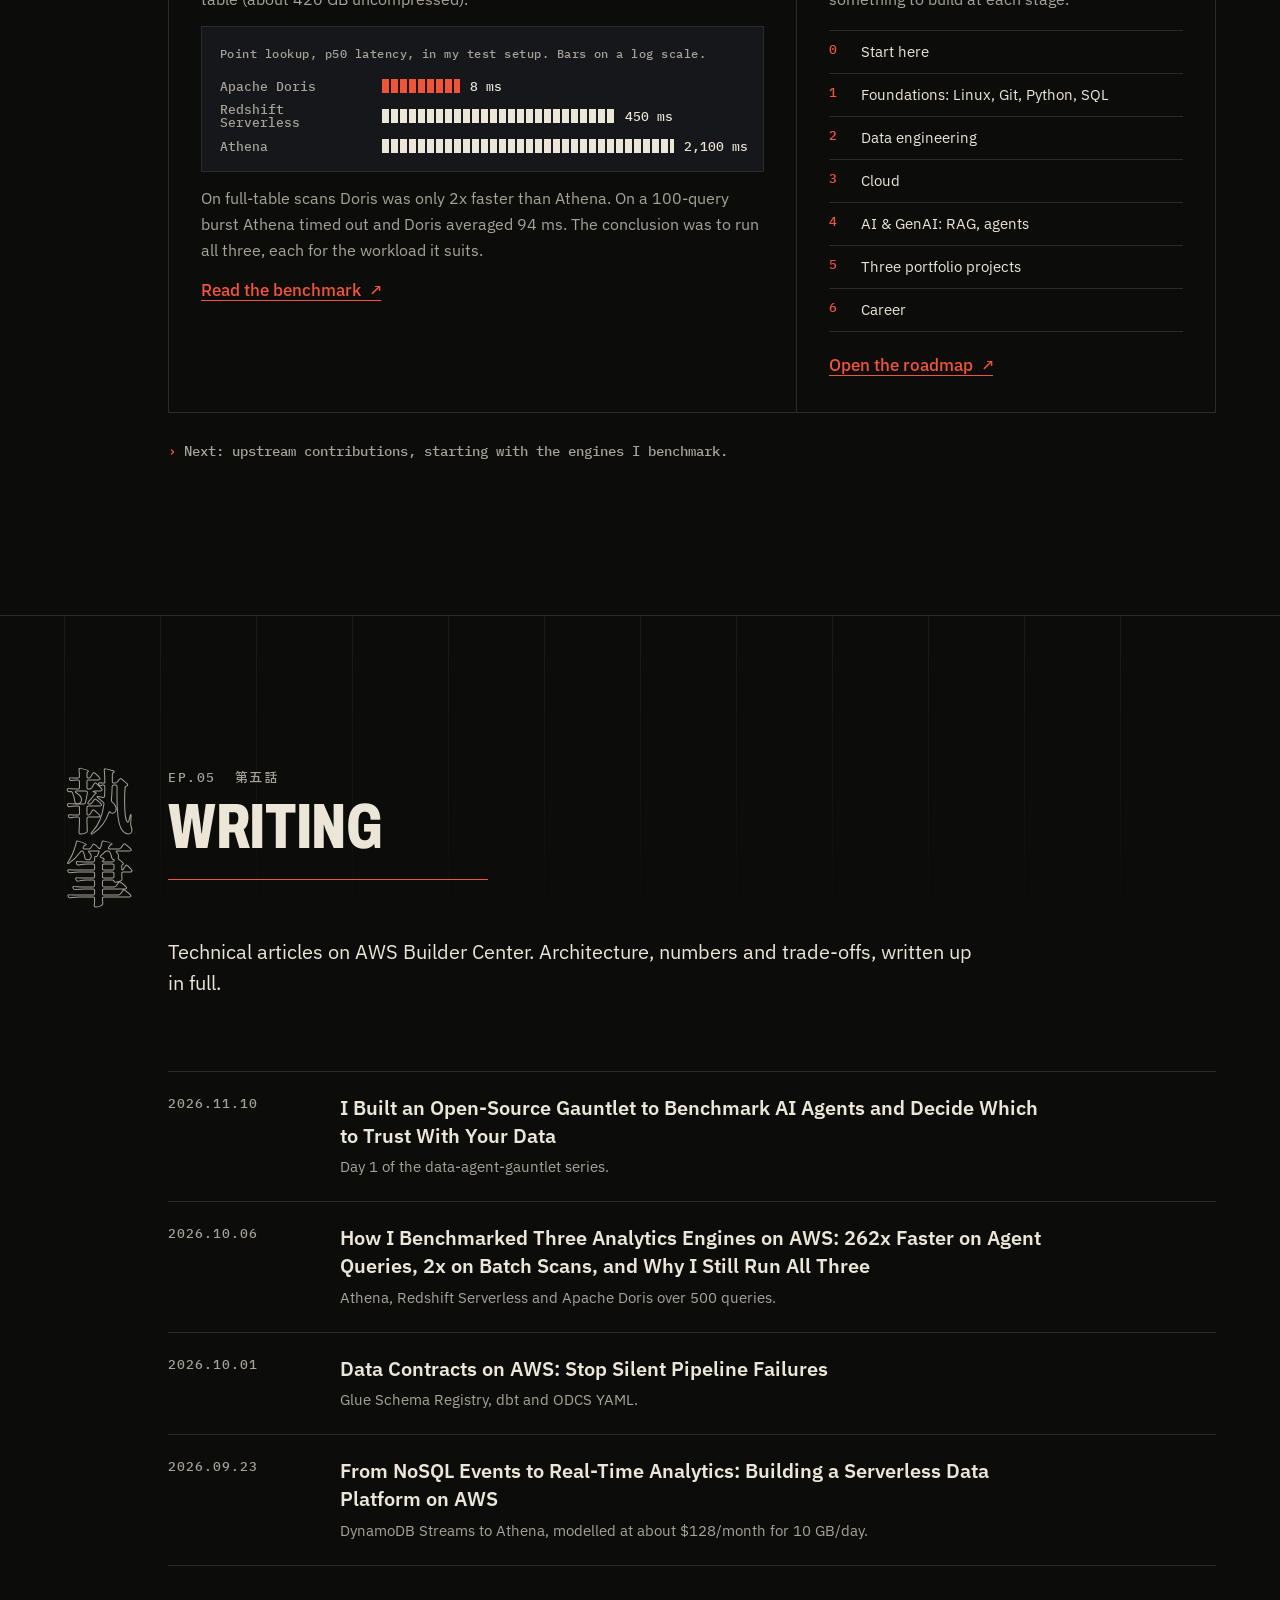
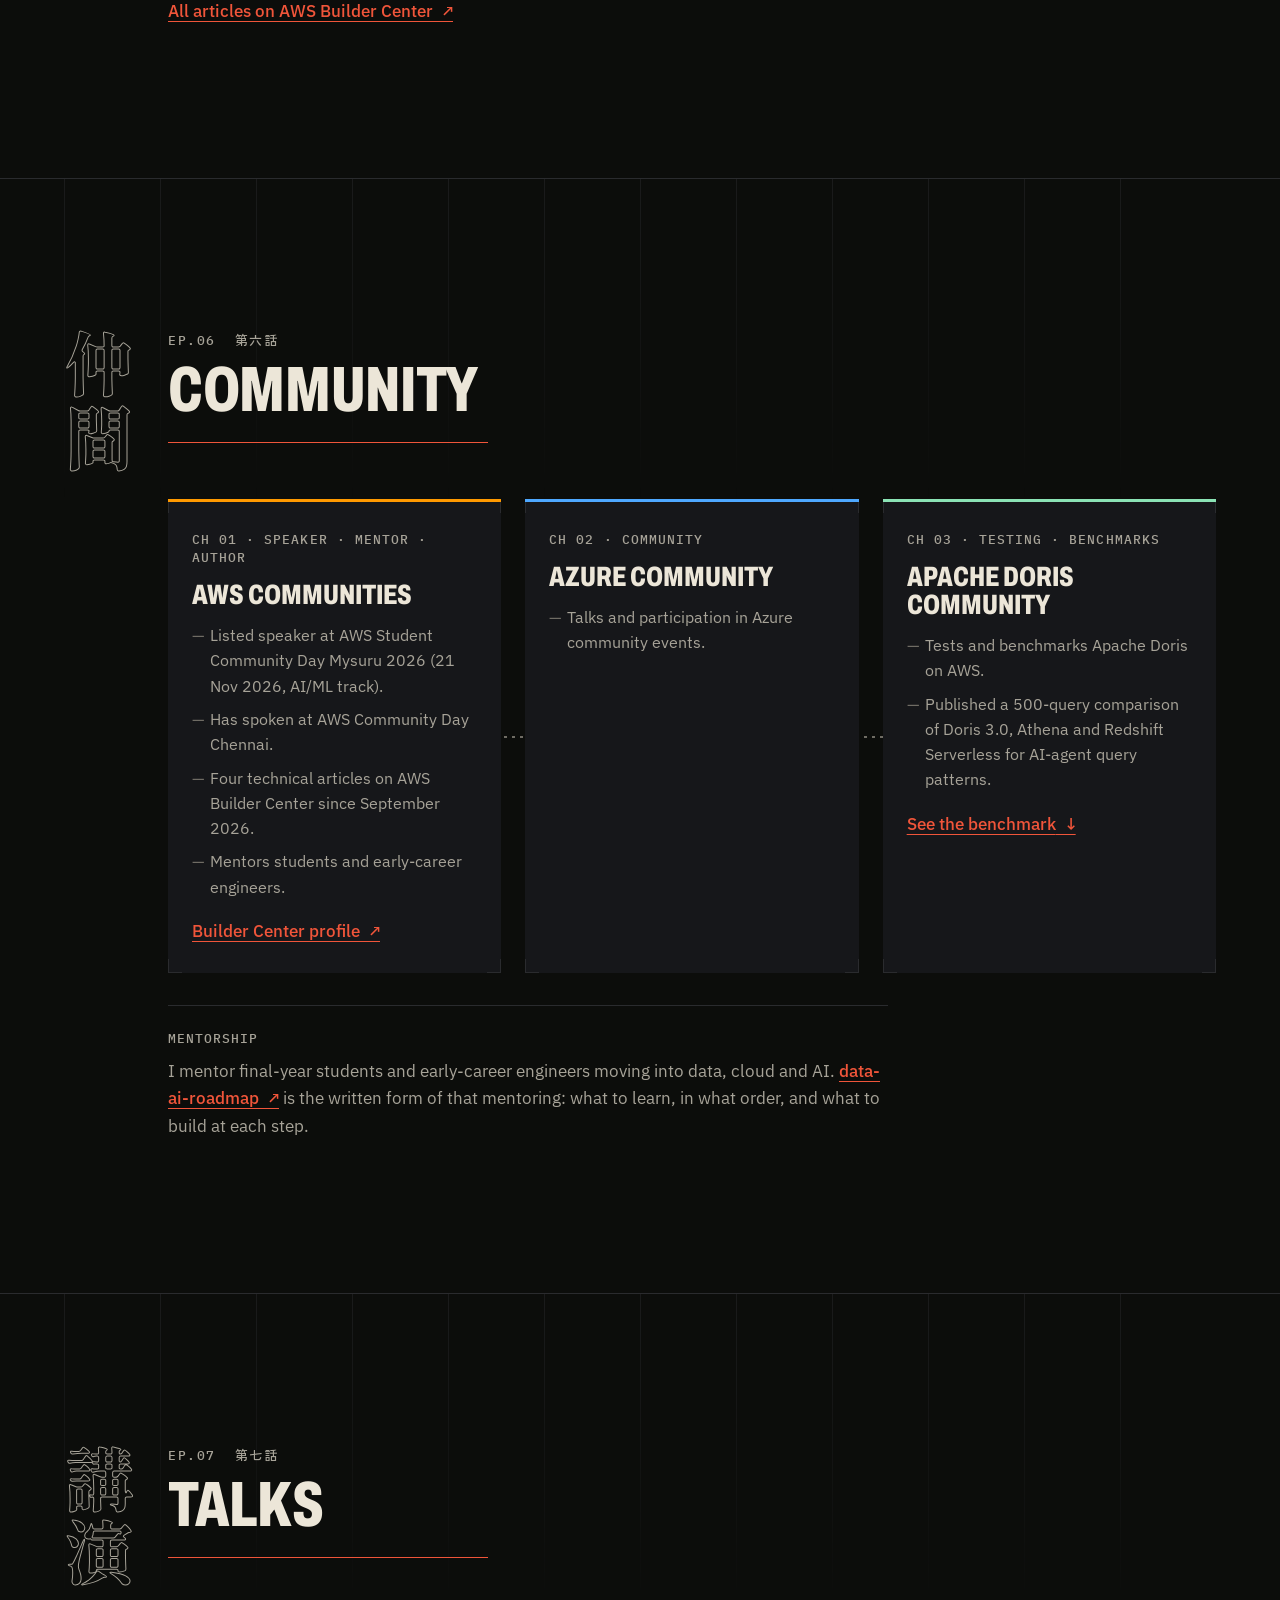
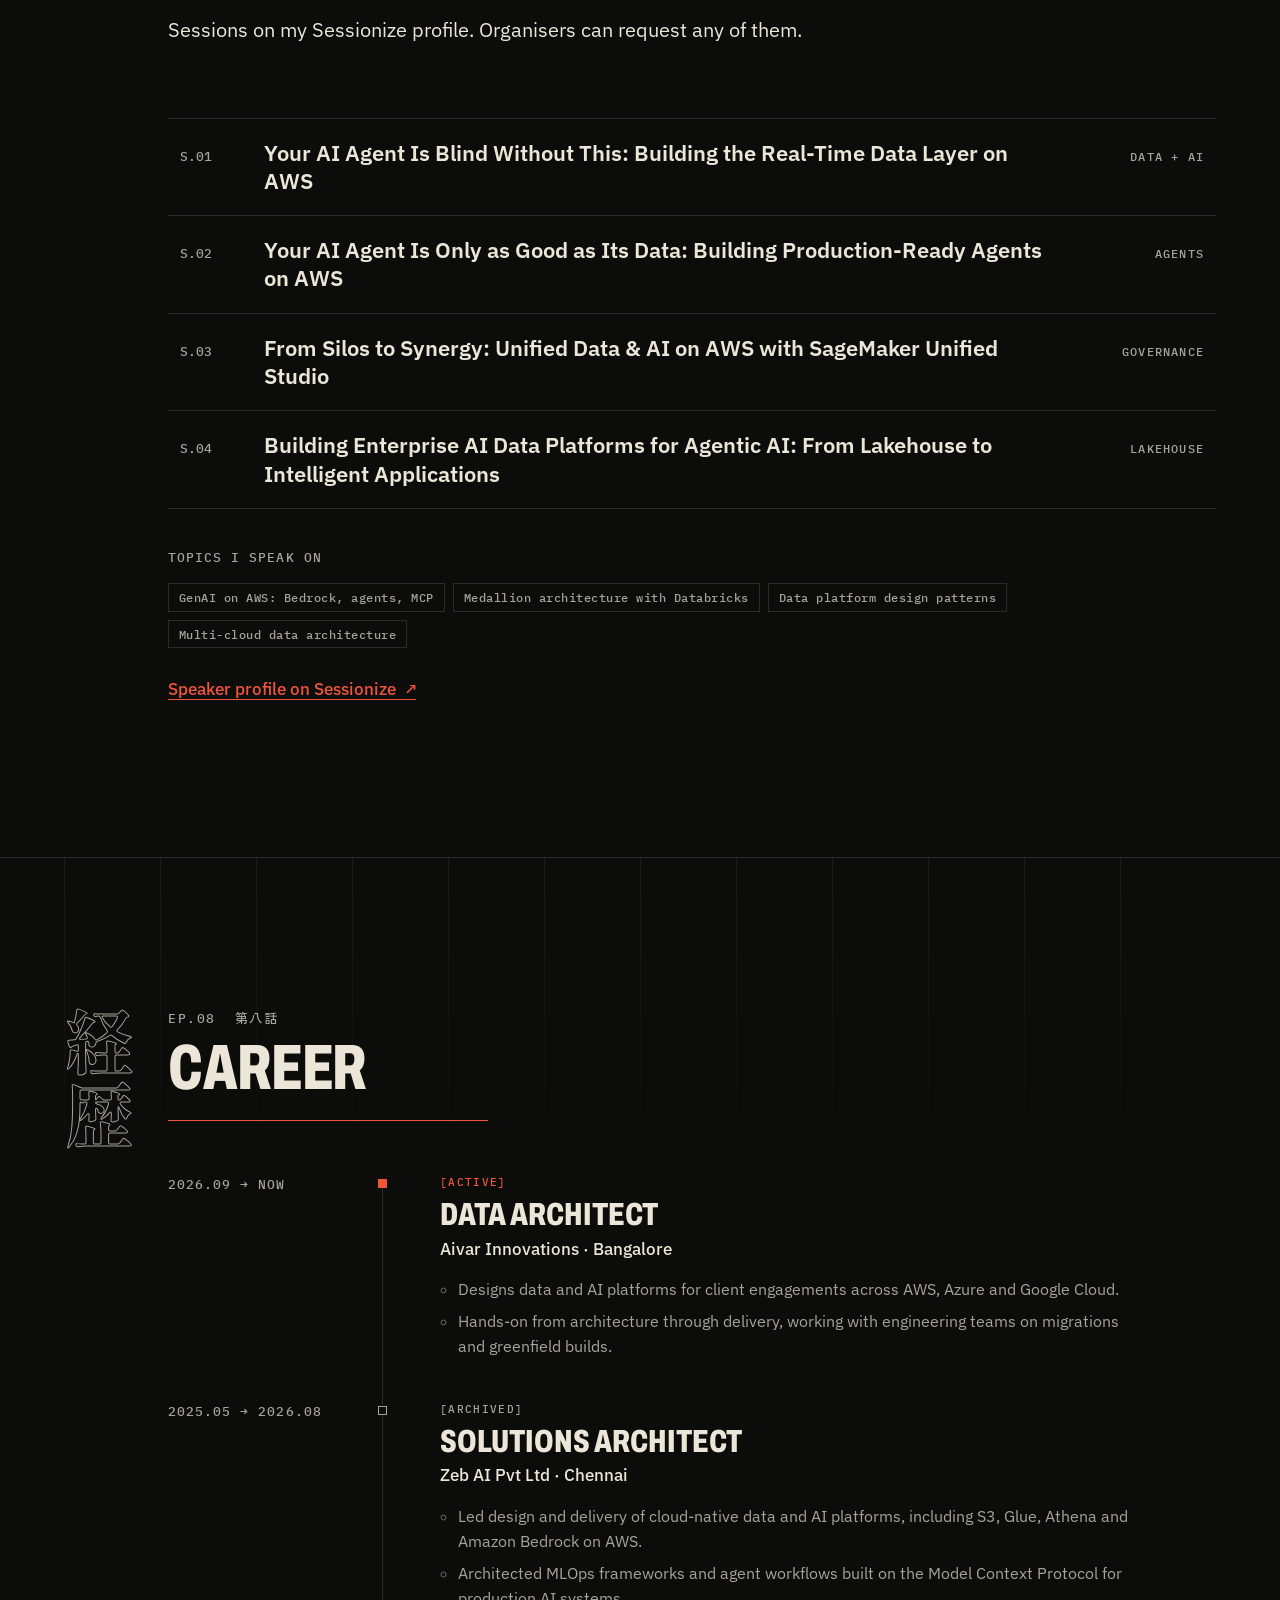
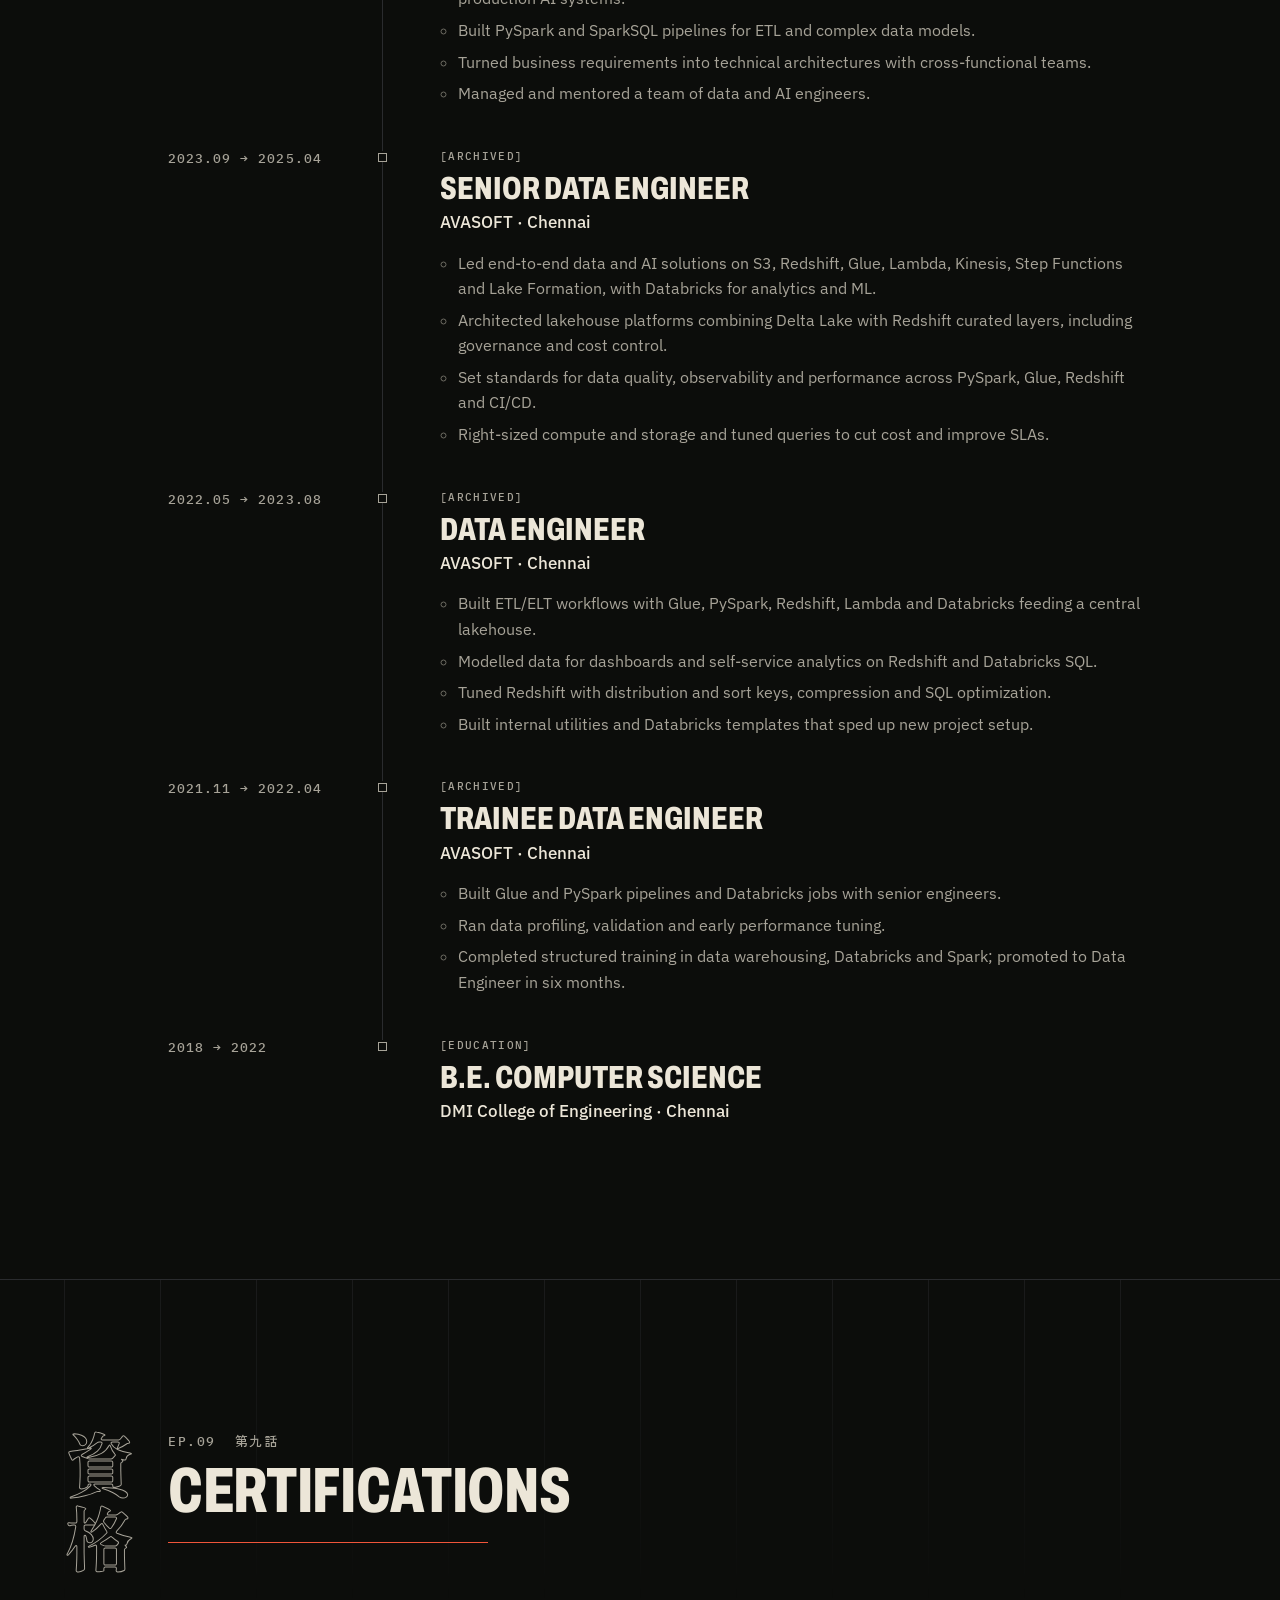
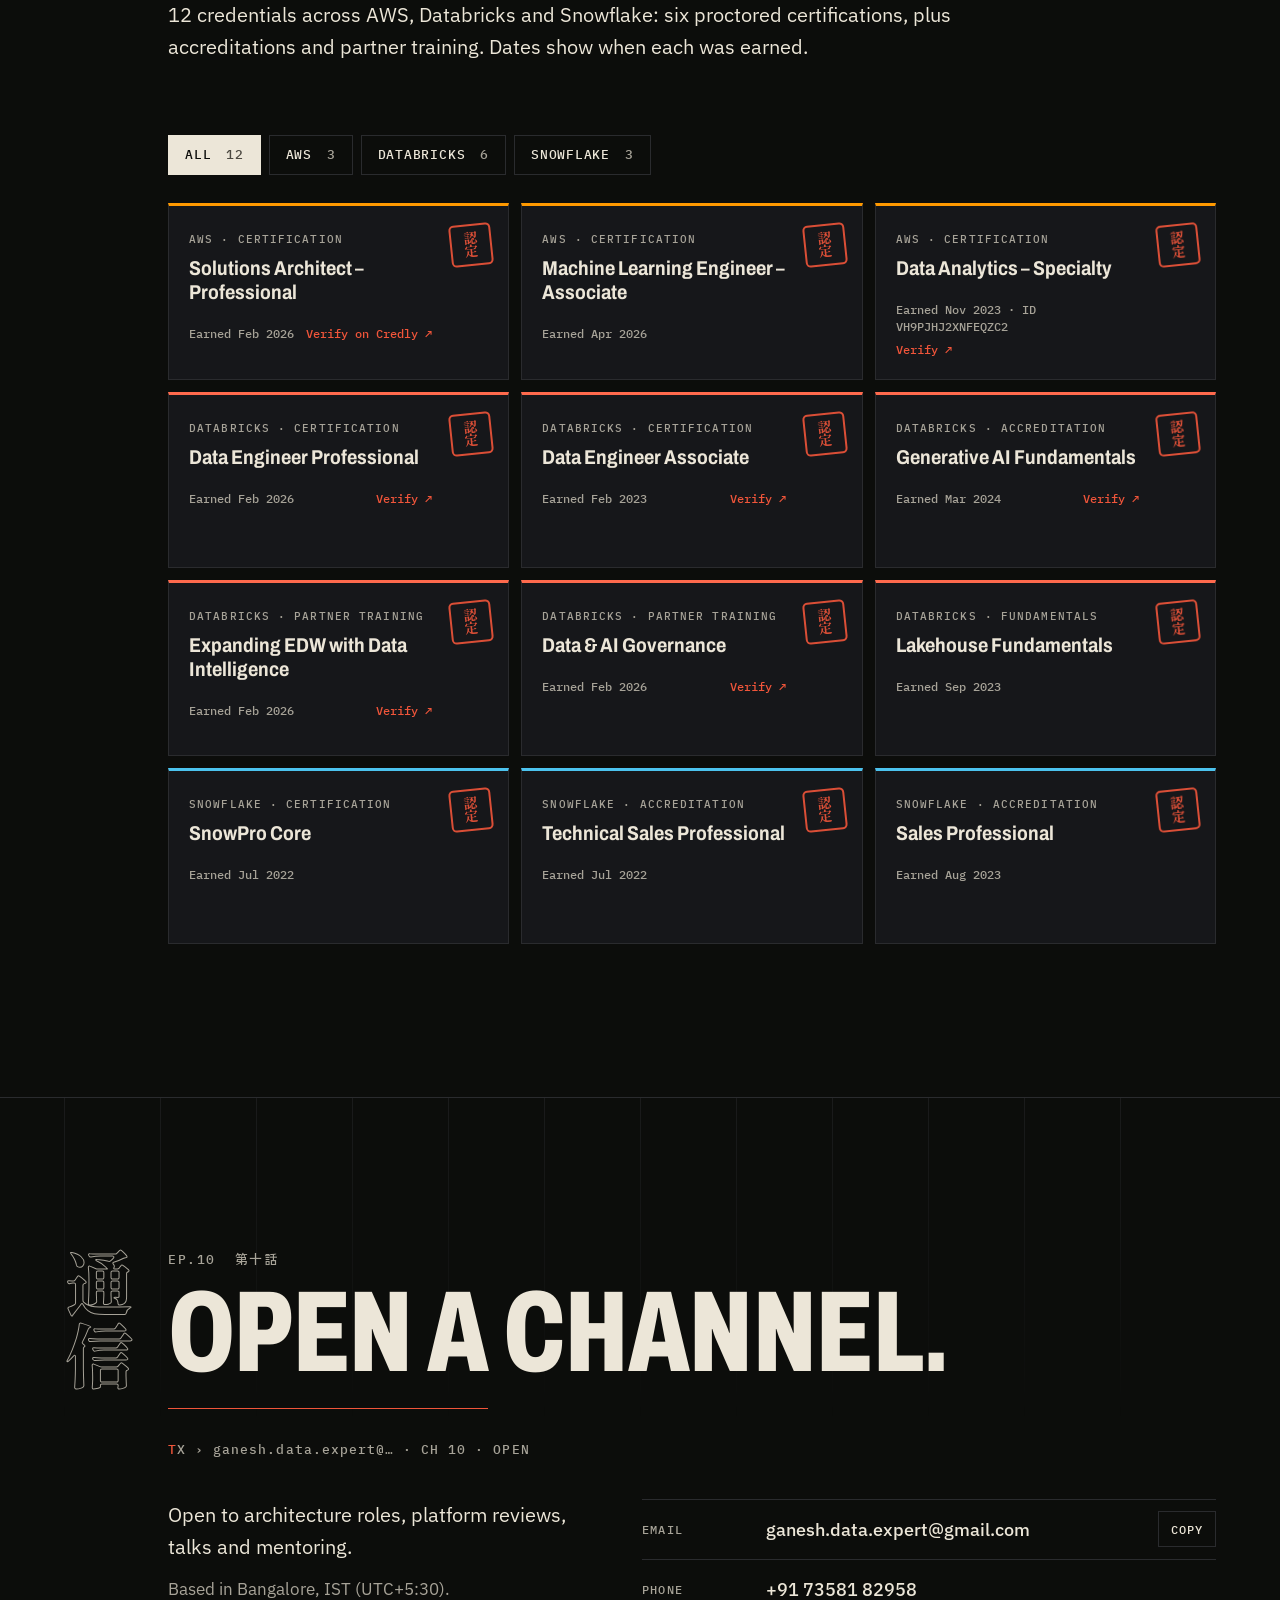
==== commit 7b59cec5: "fix: validation pass (unsourced copy, console focus, mobile tap targets and layout)" ====
--- a/index.html
+++ b/index.html
@@ -196,7 +196,7 @@
         <input id="console-in" name="cmd" type="text" autocomplete="off" autocapitalize="off" spellcheck="false" aria-label="Console command" placeholder="help" />
         <button type="submit" class="sr">Run</button>
       </form>
-      <div class="console__chips" aria-label="Example commands">
+      <div class="console__chips" role="group" aria-label="Example commands">
         <button type="button" data-cmd="help">help</button>
         <button type="button" data-cmd="whoami">whoami</button>
         <button type="button" data-cmd="clouds">clouds</button>
@@ -429,7 +429,7 @@
           <a class="textlink" href="https://builder.aws.com/content/3LuxcDYKJnMpsI9YHGSL1uJ7mJR/i-built-an-open-source-gauntlet-to-benchmark-ai-agents-and-decide-which-to-trust-with-your-data" target="_blank" rel="noopener">Read the Day 1 article<span class="sr"> (opens in a new tab)</span></a>
         </p>
       </div>
-      <div class="readout" aria-label="Example data-agent-gauntlet session">
+      <div class="readout" role="region" aria-label="Example data-agent-gauntlet session">
         <div class="readout__bar" aria-hidden="true"><span></span><span></span><span></span> dagt · quick start</div>
 <pre class="readout__body"><code><span class="p">$</span> dagt validate   <span class="c"># check task files</span>
 <span class="p">$</span> dagt setup      <span class="c"># sandbox + data</span>
@@ -557,11 +557,10 @@
         <a class="textlink" href="https://builder.aws.com/community/@ganeshkumarp" target="_blank" rel="noopener">Builder Center profile<span class="sr"> (opens in a new tab)</span></a>
       </article>
       <article class="comm comm--azure hud" data-reveal>
-        <p class="meta">CH 02 · SPEAKER · MEMBER</p>
+        <p class="meta">CH 02 · COMMUNITY</p>
         <h3>Azure community</h3>
         <ul role="list">
           <li>Talks and participation in Azure community events.</li>
-          <li>Brings hands-on Azure delivery experience into multi-cloud data and AI discussions.</li>
         </ul>
       </article>
       <article class="comm comm--doris hud" data-reveal>
@@ -570,7 +569,6 @@
         <ul role="list">
           <li>Tests and benchmarks Apache Doris on AWS.</li>
           <li>Published a 500-query comparison of Doris 3.0, Athena and Redshift Serverless for AI-agent query patterns.</li>
-          <li>Shares results and setup so others can reproduce them.</li>
         </ul>
         <a class="textlink" href="#oss">See the benchmark</a>
       </article>
@@ -832,7 +830,7 @@
     <div class="contact">
       <div>
         <p class="lede">Open to architecture roles, platform reviews, talks and mentoring.</p>
-        <p class="muted">Based in Bangalore, IST (UTC+5:30). Available for calls across European business hours and US-East mornings.</p>
+        <p class="muted">Based in Bangalore, IST (UTC+5:30).</p>
       </div>
       <ul class="channels" role="list">
         <li>
--- a/css/style.css
+++ b/css/style.css
@@ -502,3 +502,15 @@
   .bars__row { grid-template-columns: 1fr; gap: 4px; }
   .bars__v::before { width: calc(var(--w) * (100% - 5.5em)); }
 }
+
+/* ---- validation fixes ---- */
+.matrix caption { position: sticky; left: 0; }
+@media (max-width: 899px) {
+  .hero__kana { display: none; }
+  .speedlines { inset: 0 -40% -5%; }
+}
+@media (max-width: 599px) {
+  .hero__links a, .channels a, .end__meta .textlink { display: inline-block; padding-block: 8px; }
+  .hero__links { gap: 0 20px; margin-top: 14px; }
+}
+.mono-mark { display: inline-block; padding-block: 10px; }
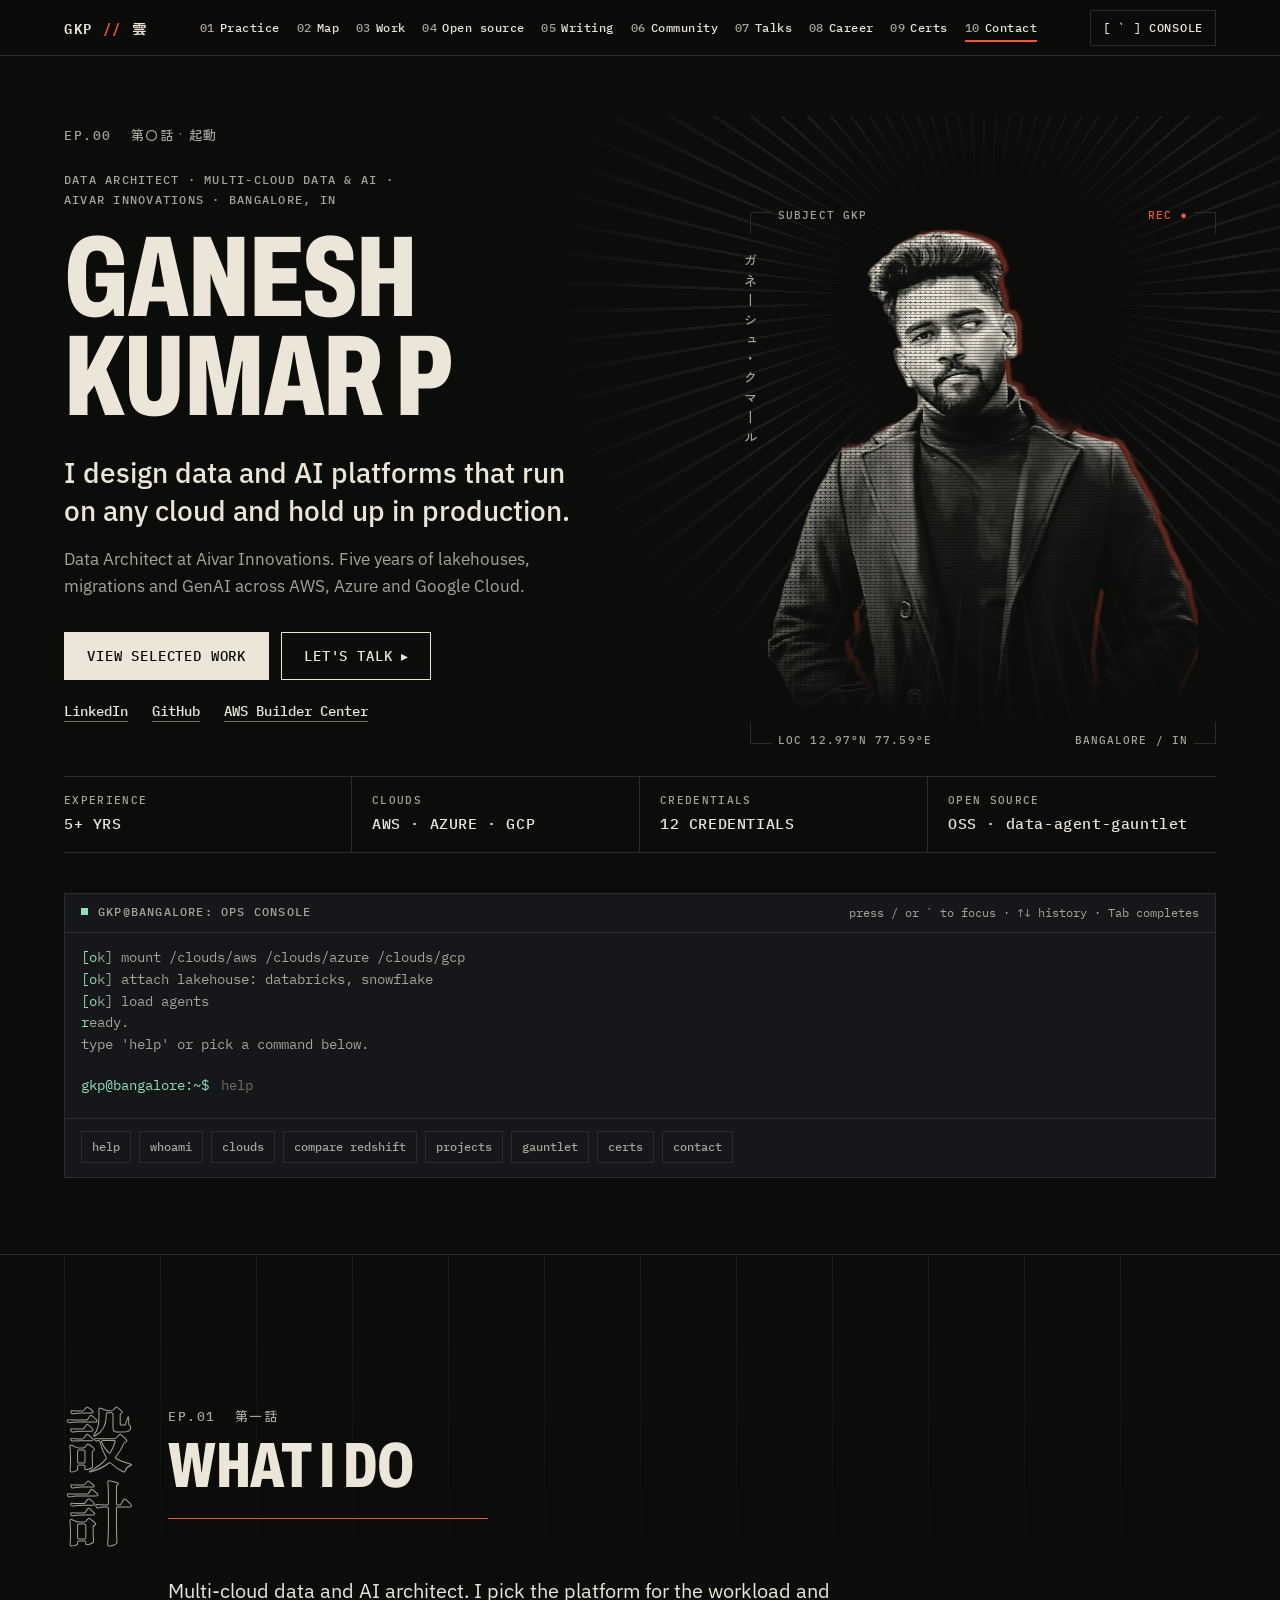
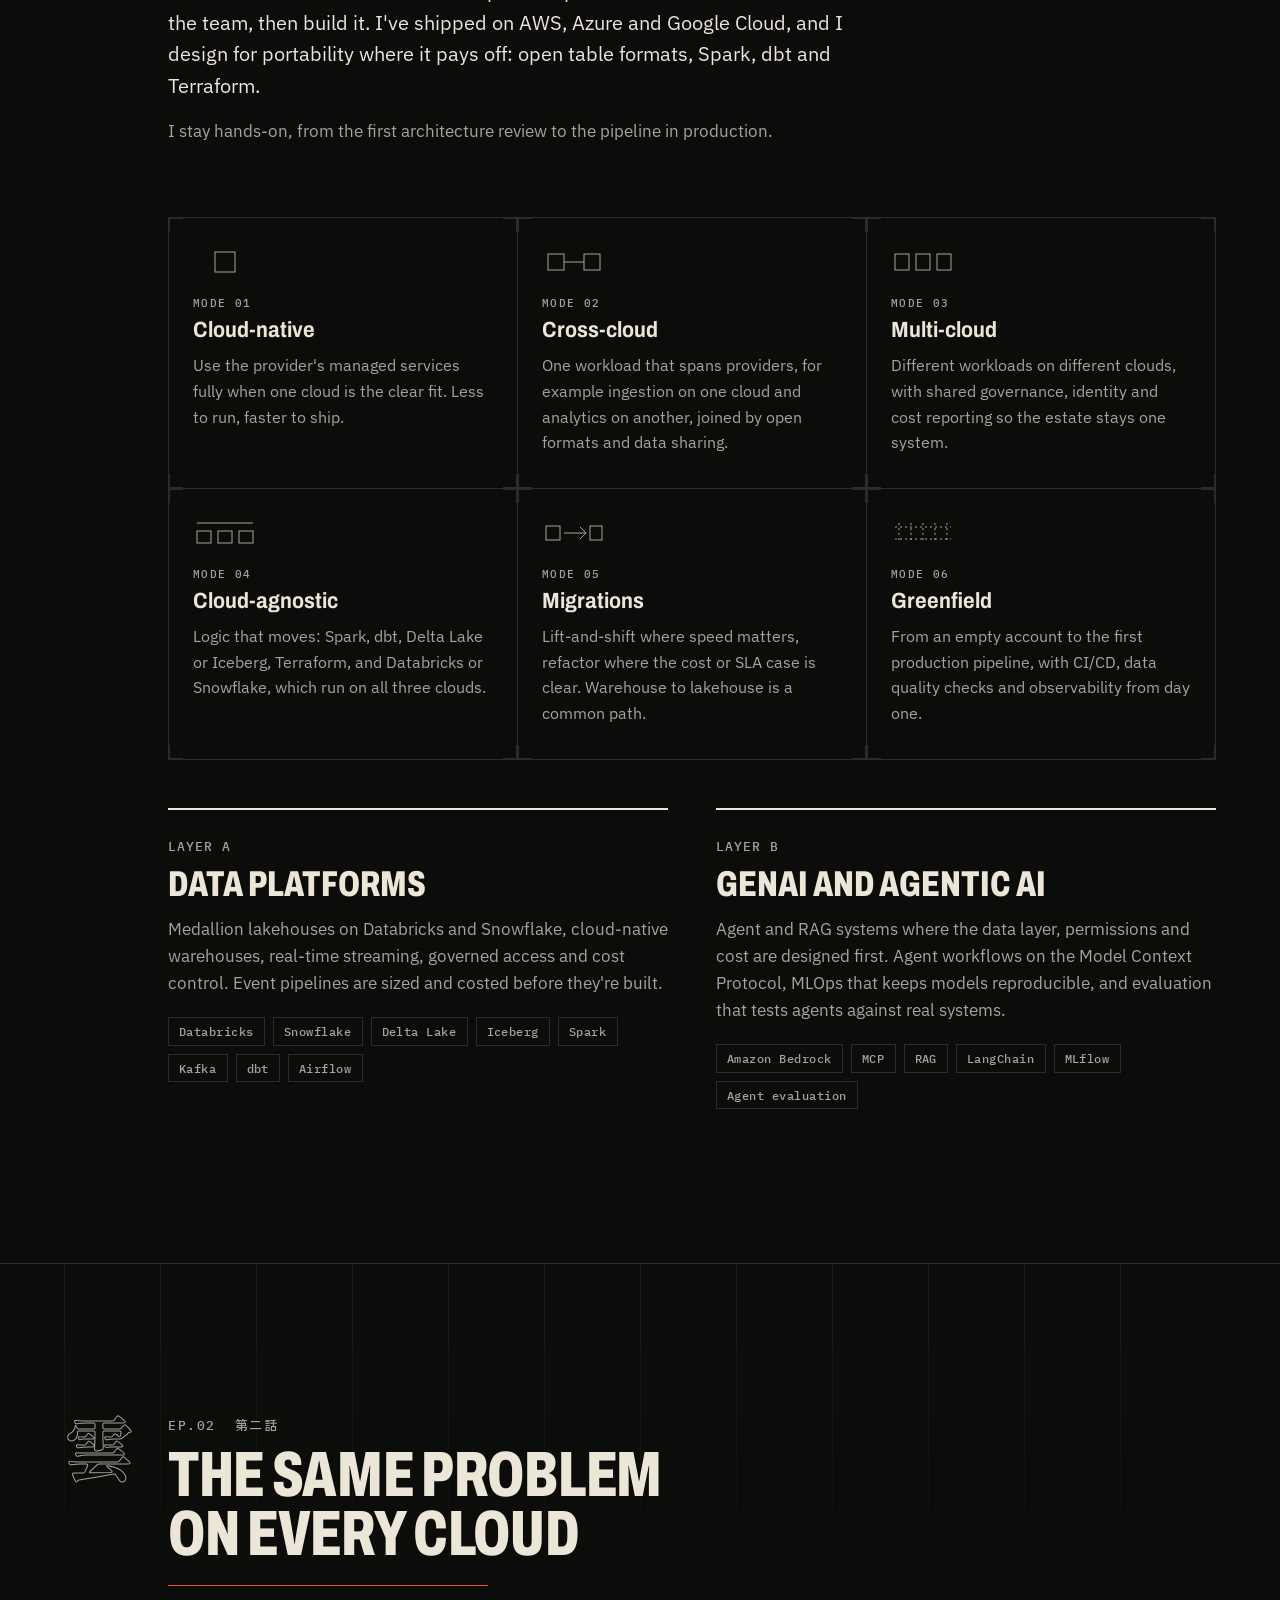
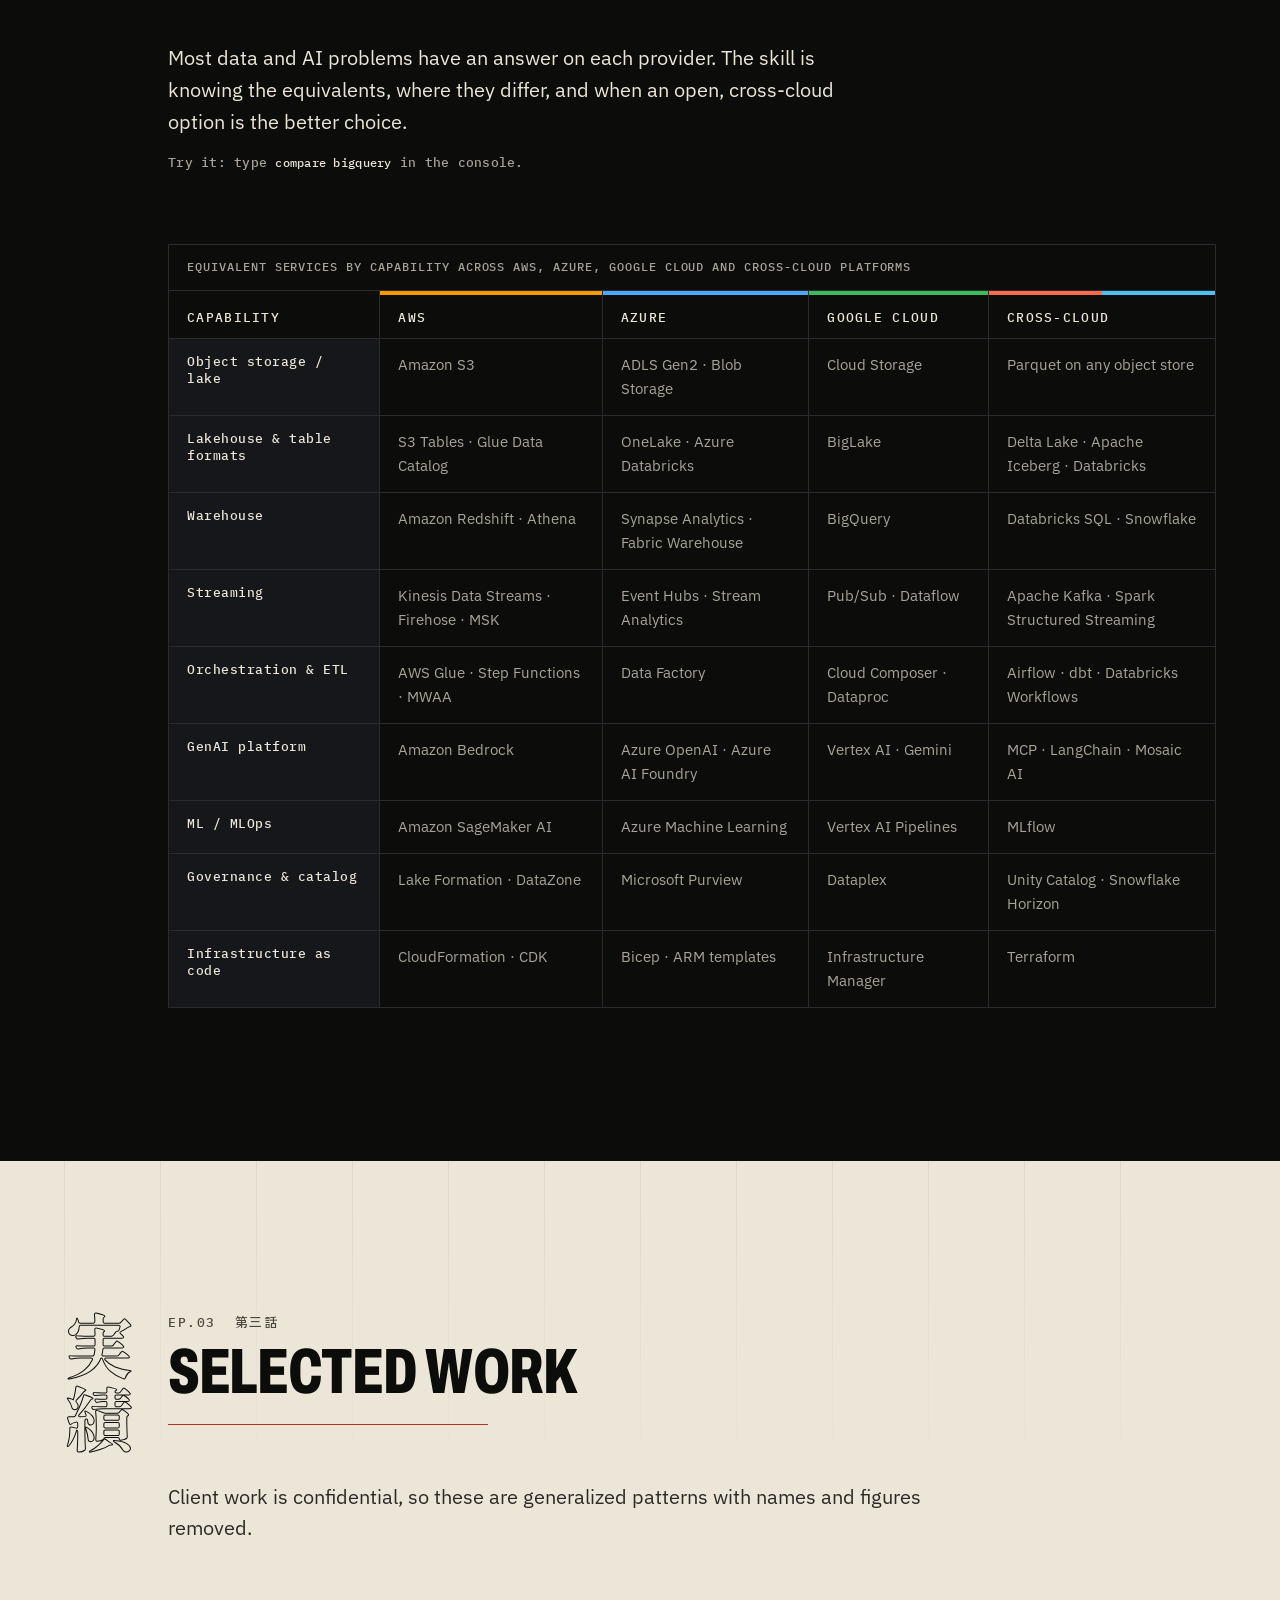
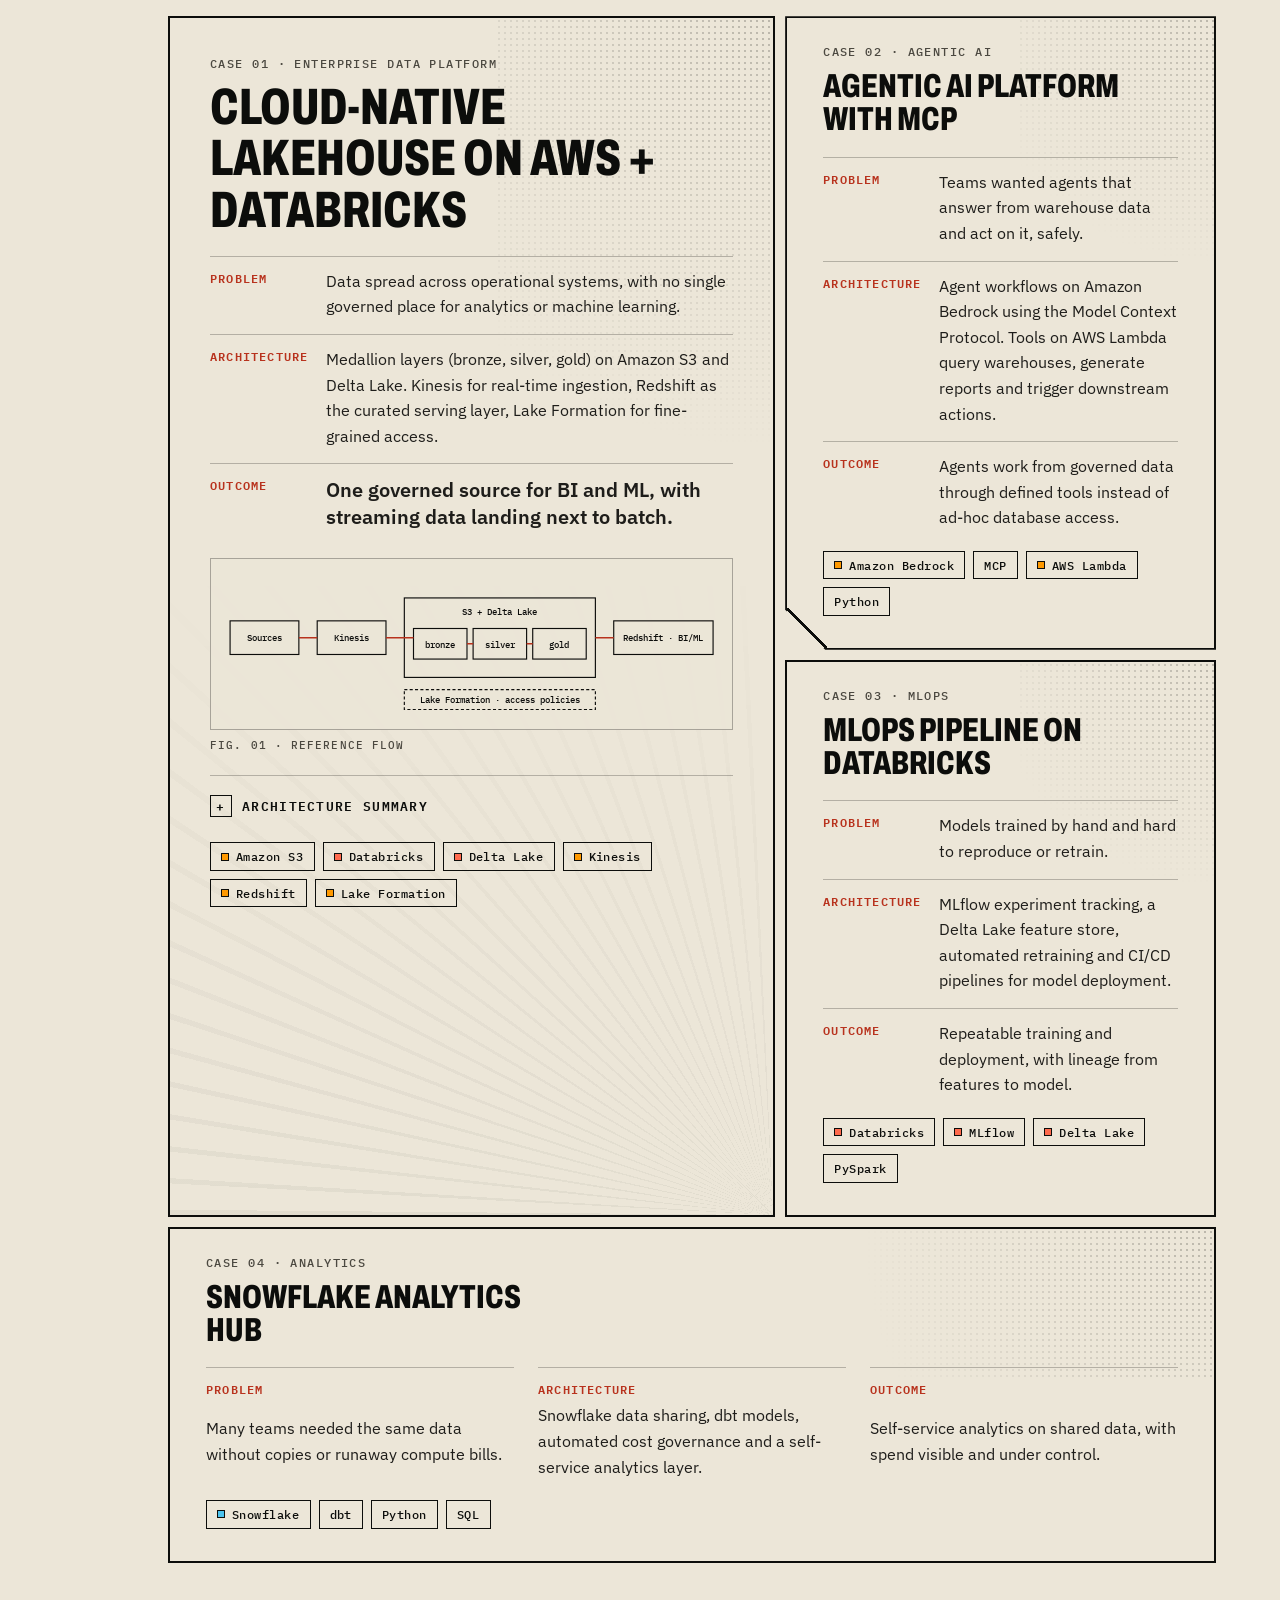
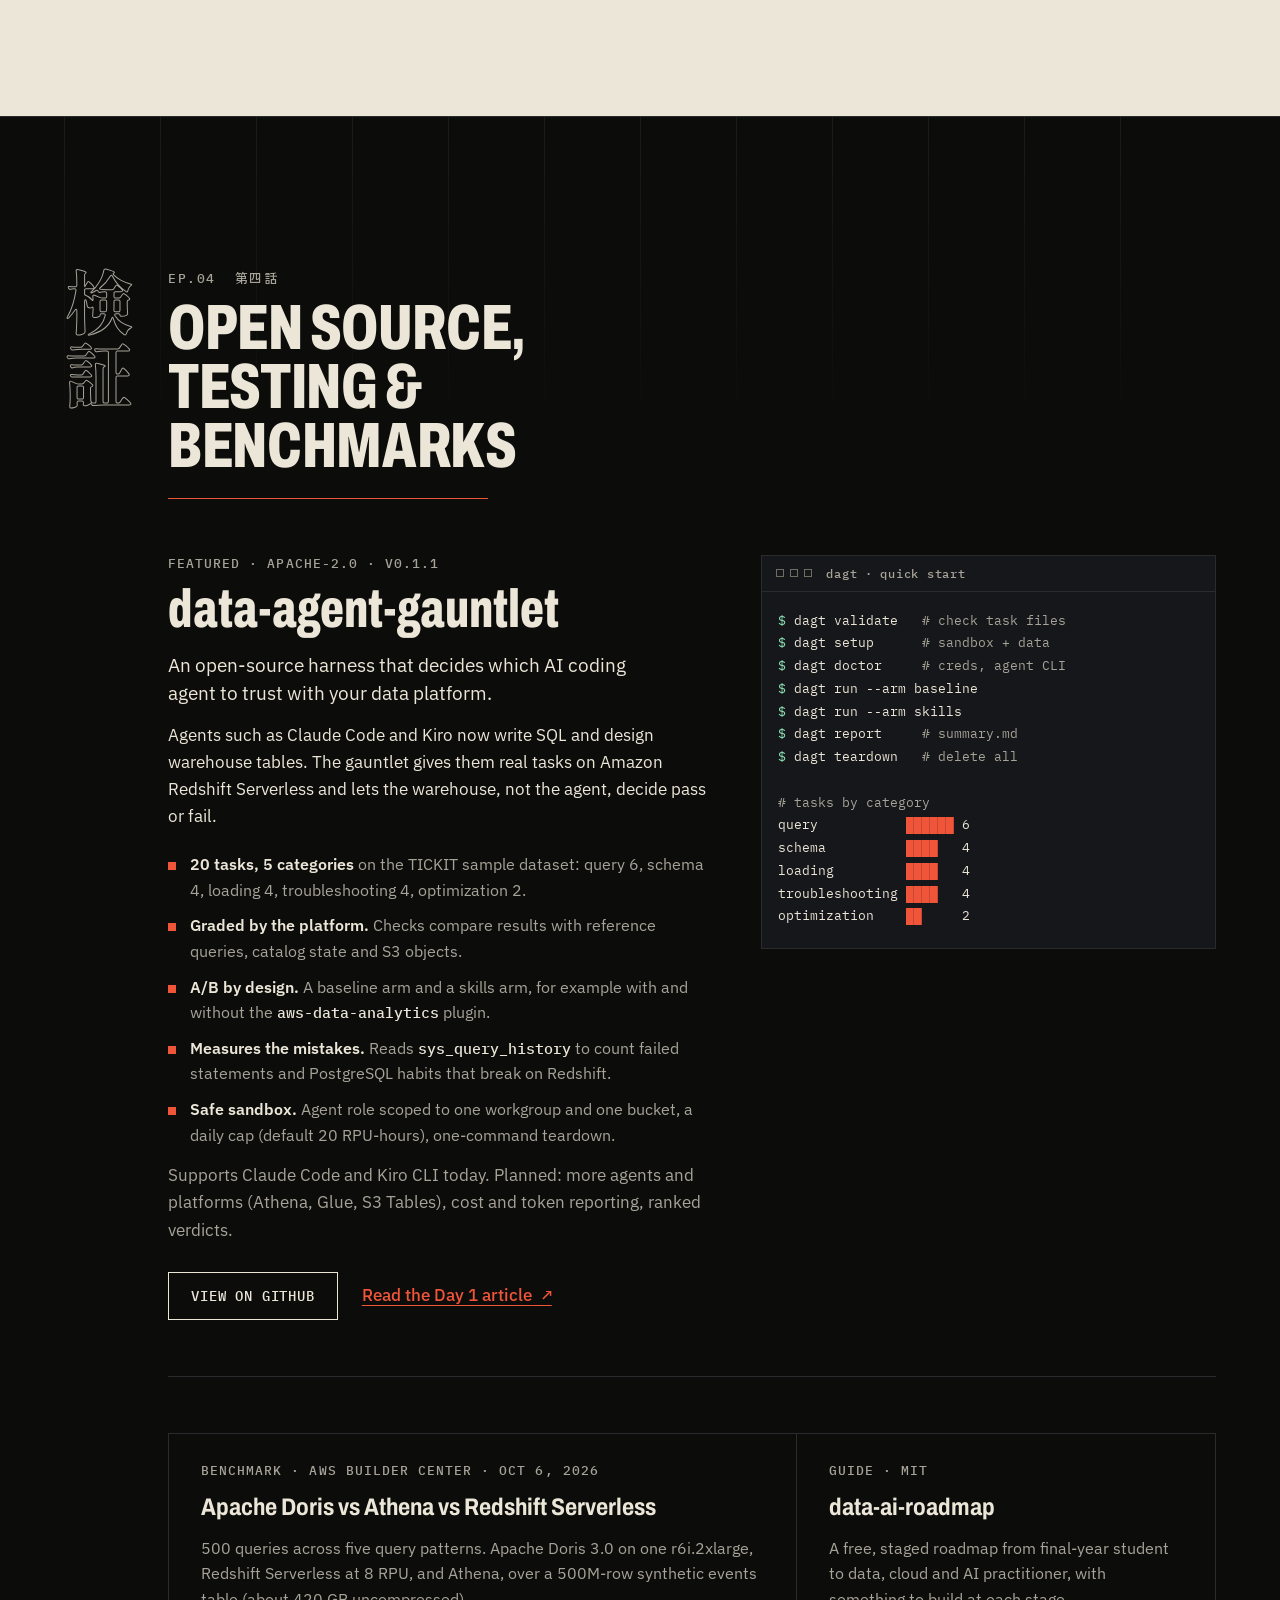
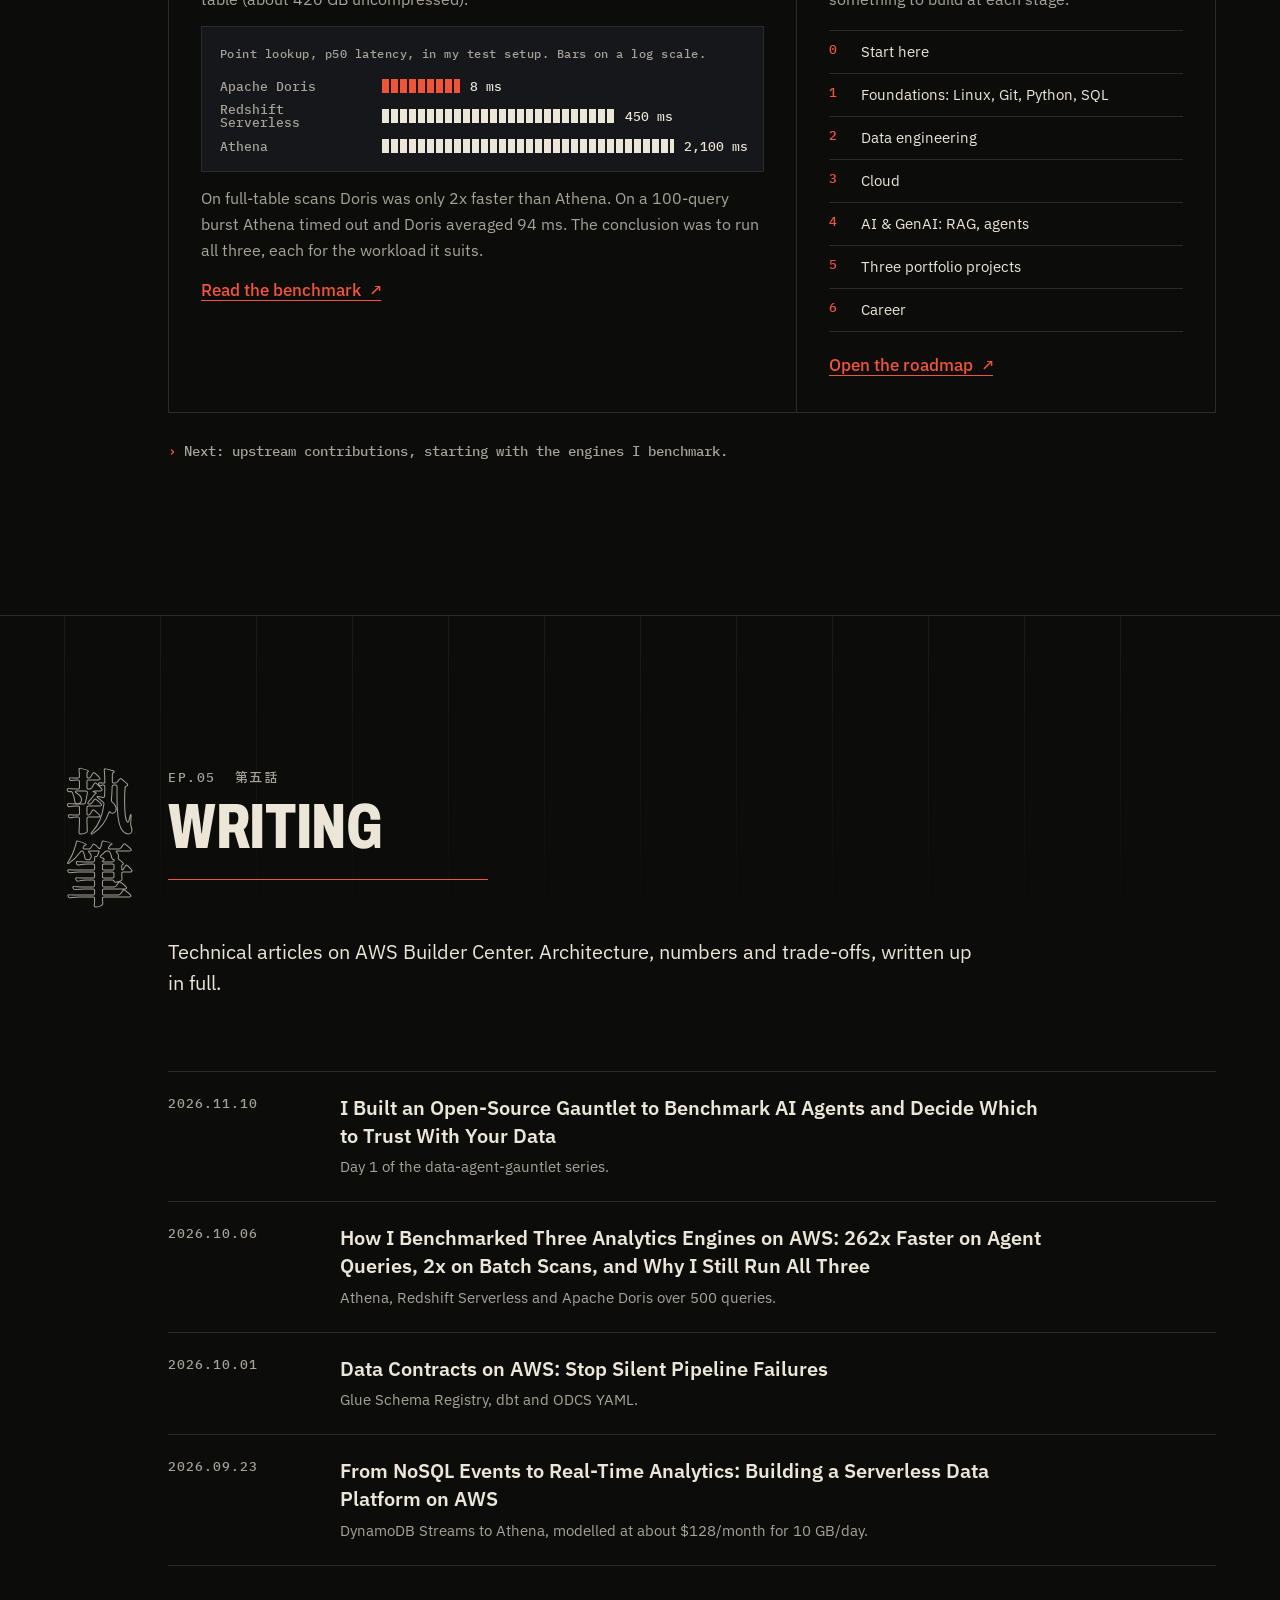
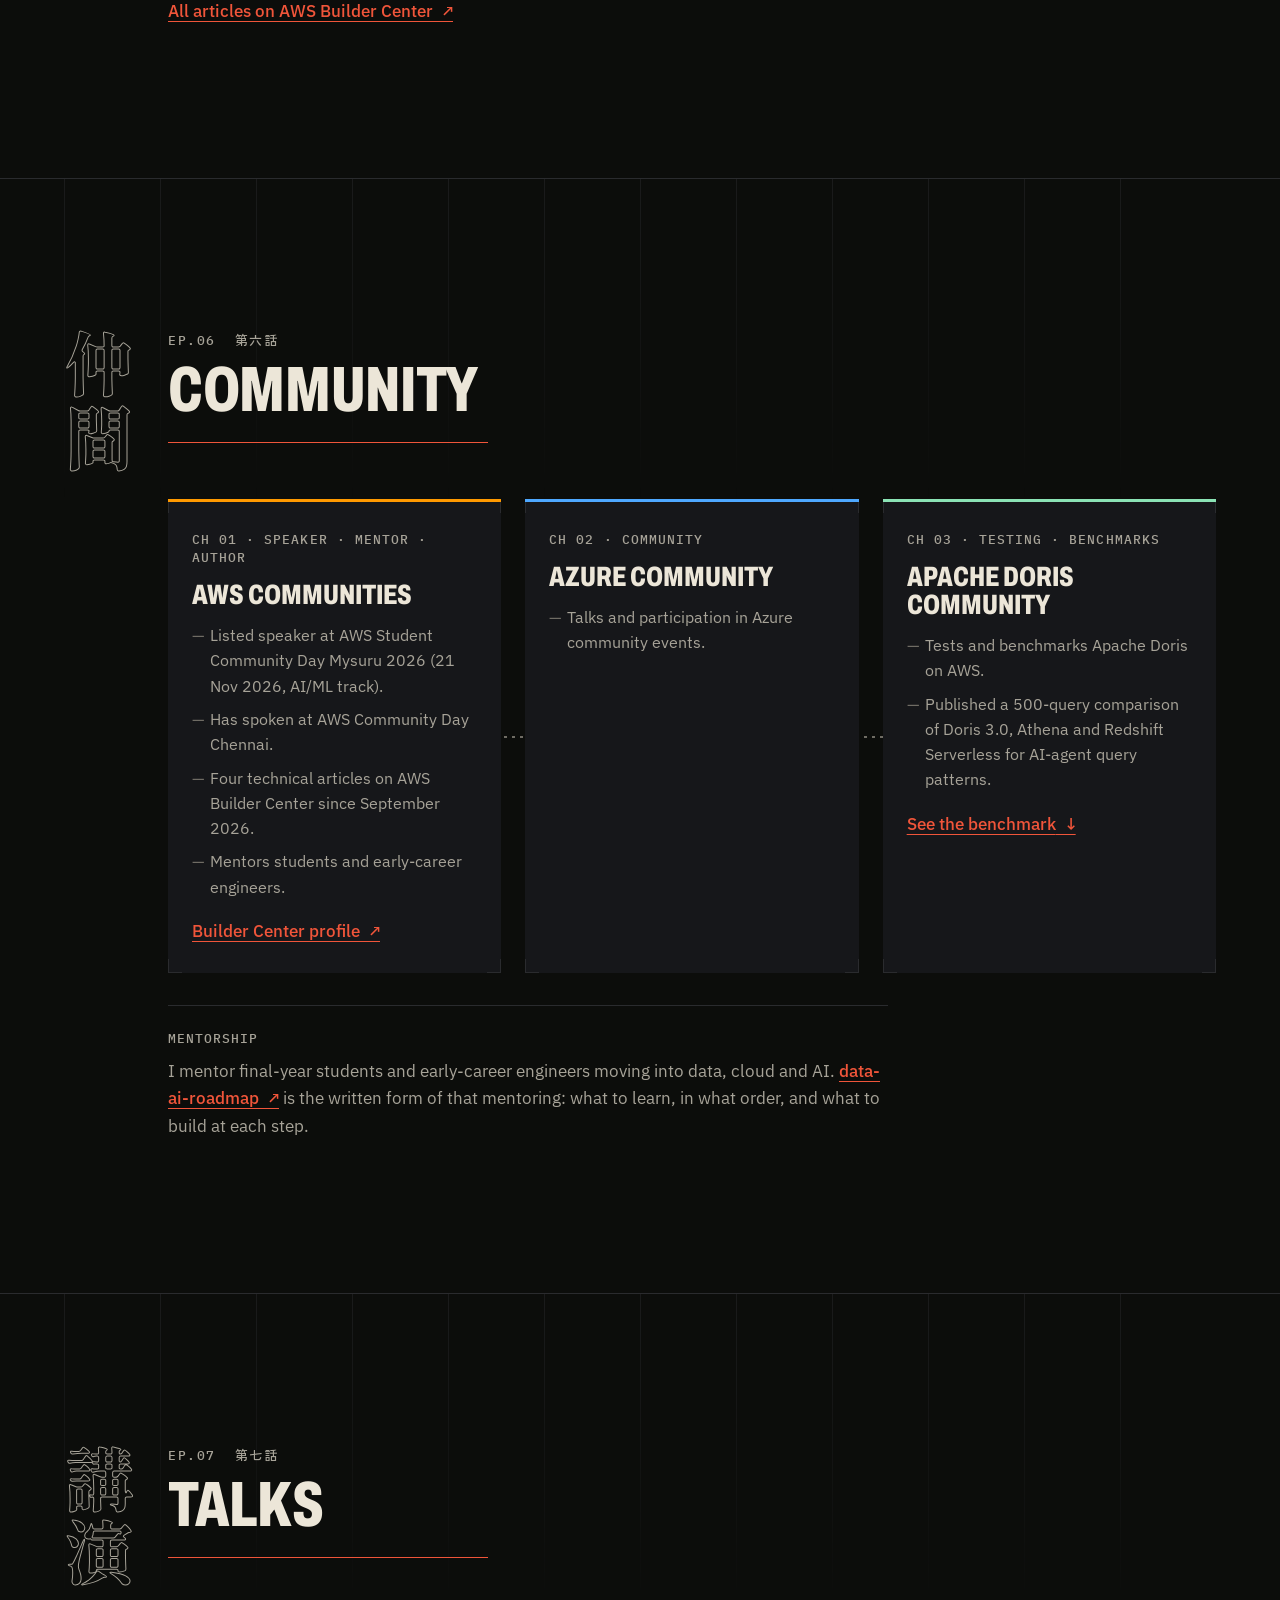
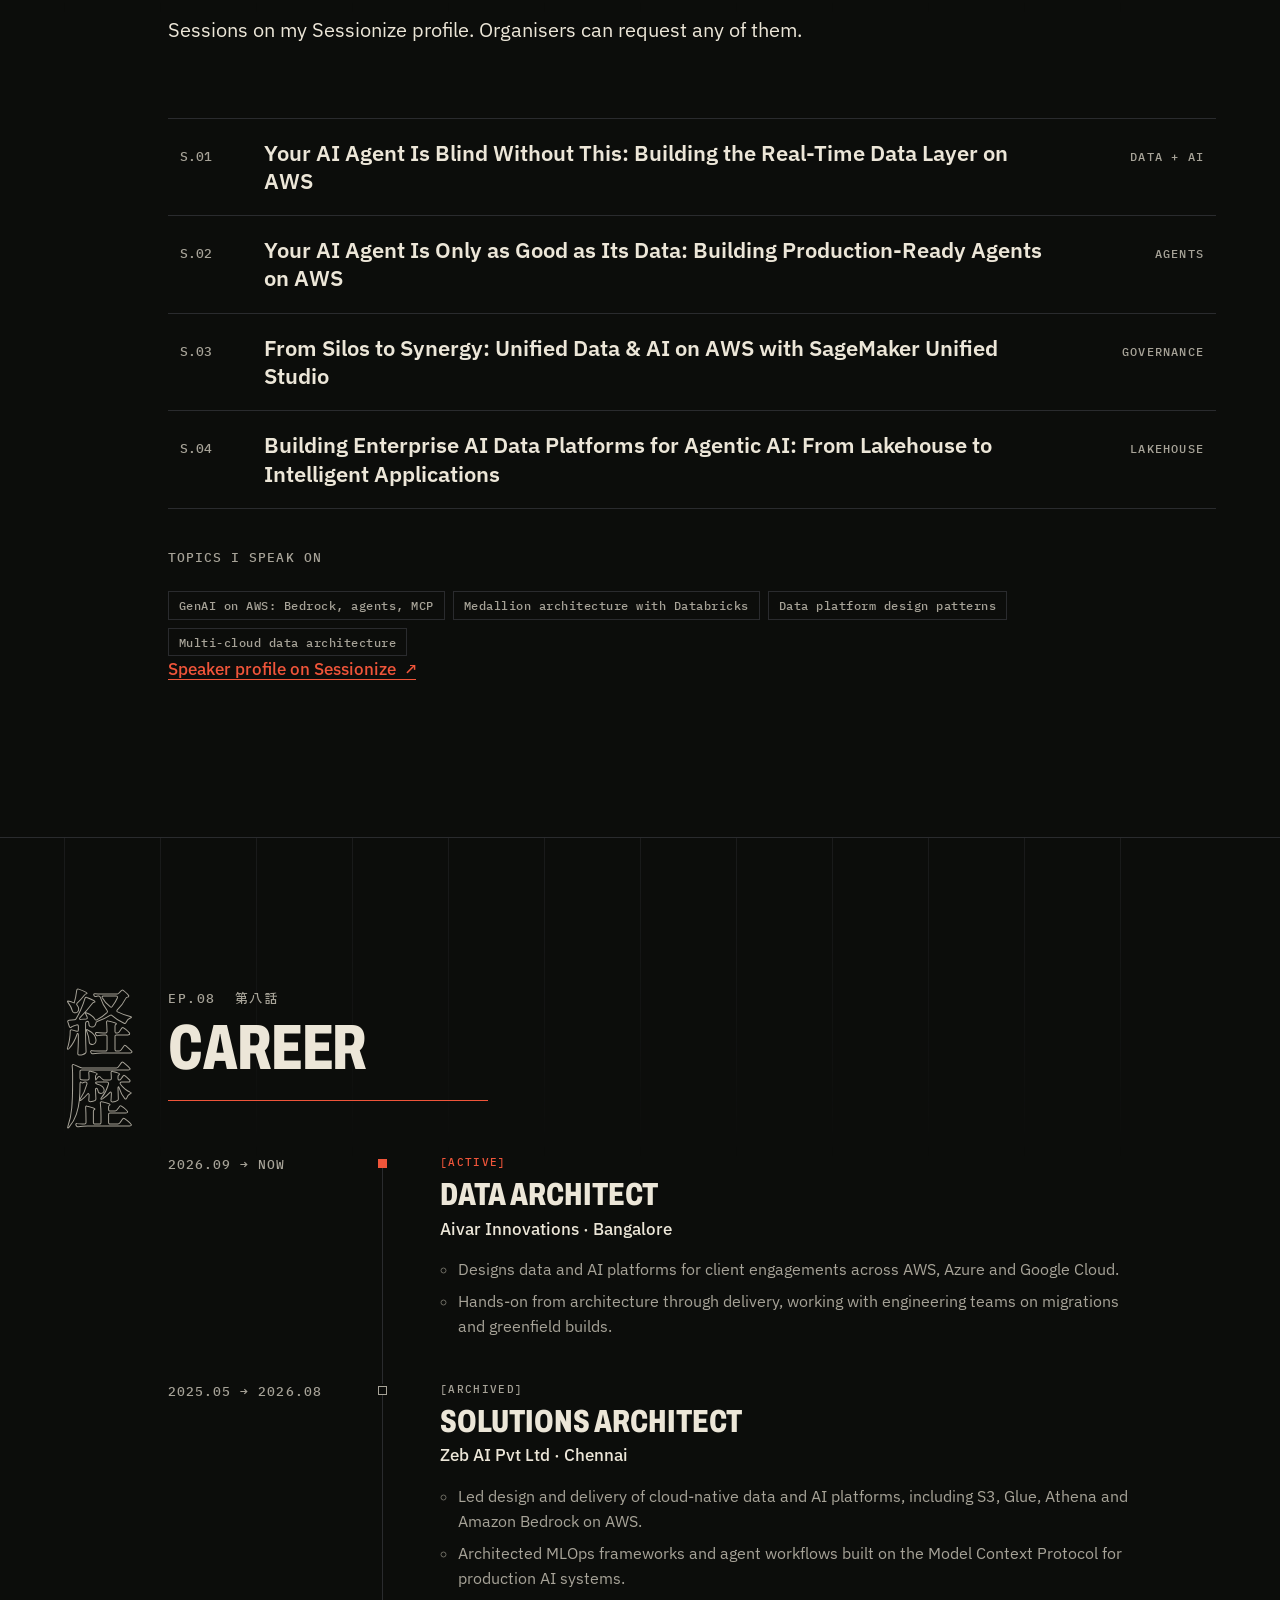
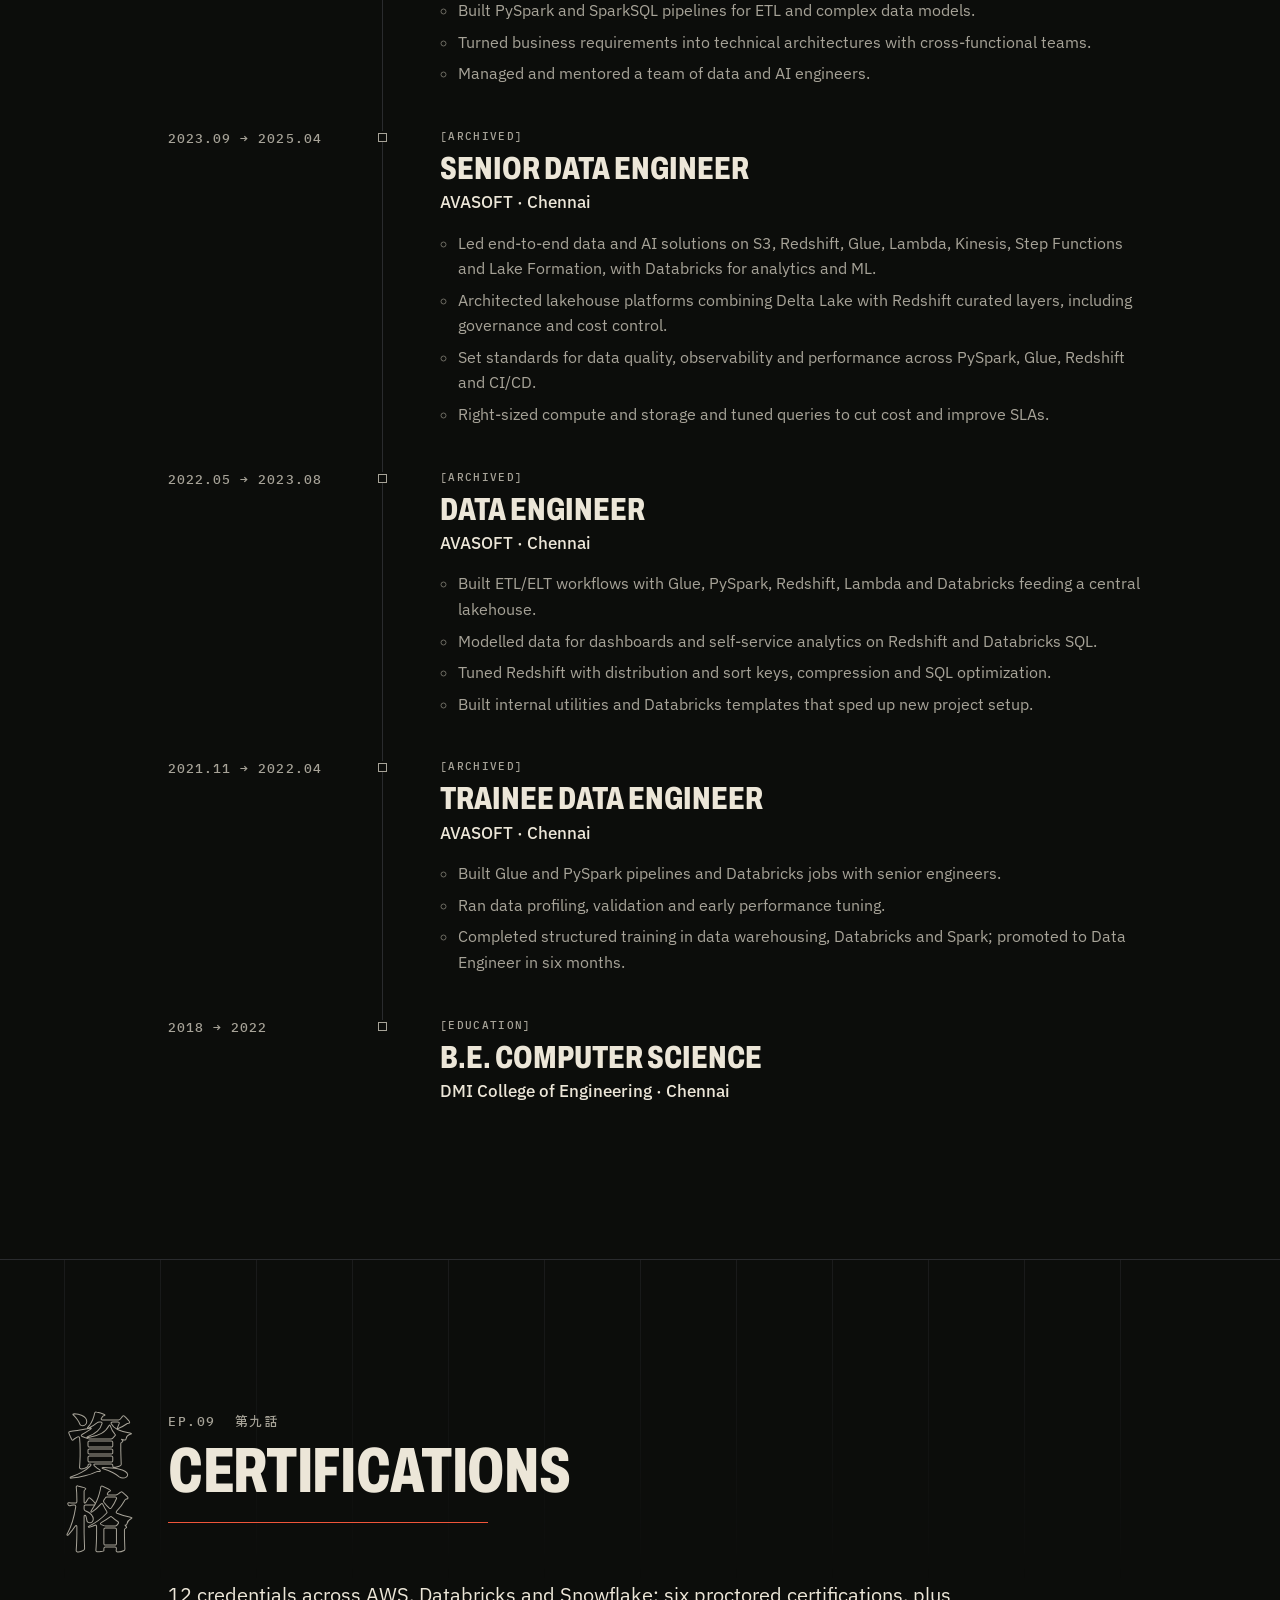
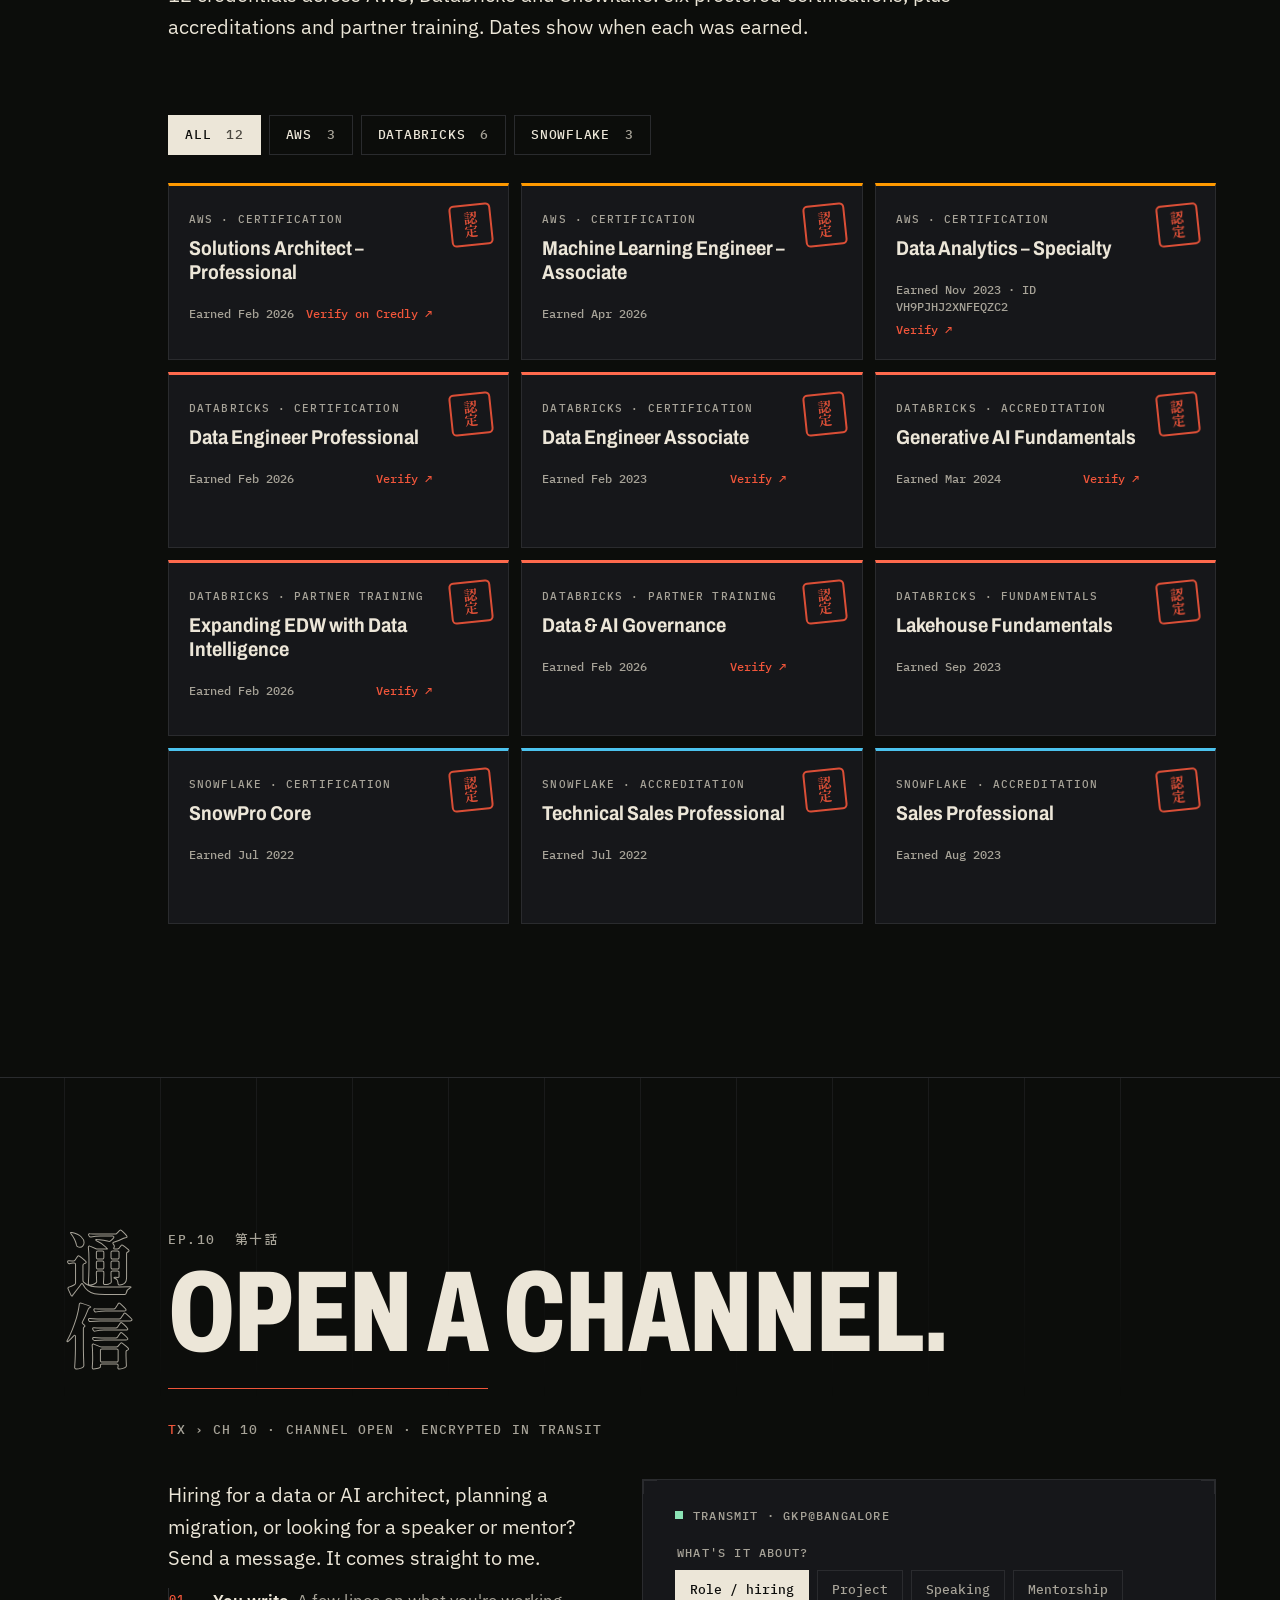
==== commit 01589e1f: "contact: replace exposed email/phone with a message form (Web3Forms)" ====
--- a/index.html
+++ b/index.html
@@ -39,8 +39,6 @@
     "worksFor": { "@type": "Organization", "name": "Aivar Innovations" },
     "address": { "@type": "PostalAddress", "addressLocality": "Bangalore", "addressRegion": "Karnataka", "addressCountry": "IN" },
     "alumniOf": { "@type": "CollegeOrUniversity", "name": "DMI College of Engineering" },
-    "email": "mailto:ganesh.data.expert@gmail.com",
-    "telephone": "+91 73581 82958",
     "sameAs": [
       "https://www.linkedin.com/in/ganesh-kumar-ponraj/",
       "https://github.com/geodelab",
@@ -146,7 +144,7 @@
       <p class="hero__sub">Data Architect at Aivar Innovations. Five years of lakehouses, migrations and GenAI across AWS, Azure and Google Cloud.</p>
       <div class="hero__cta">
         <a class="btn btn--solid" href="#work">View selected work</a>
-        <a class="btn btn--line" href="#console" data-open-console>Open console</a>
+        <a class="btn btn--line" href="#contact" data-talk>Let's talk <span aria-hidden="true">▸</span></a>
       </div>
       <p class="hero__links">
         <a href="https://www.linkedin.com/in/ganesh-kumar-ponraj/" target="_blank" rel="noopener">LinkedIn<span class="sr"> (opens in a new tab)</span></a>
@@ -826,25 +824,65 @@
       <p class="ep__no">EP.10 <span lang="ja" aria-hidden="true">第十話</span></p>
       <h2 class="ep__title ep__title--xl" id="h-contact" tabindex="-1">Open a channel.</h2>
     </header>
-    <p class="tx" aria-hidden="true">TX › ganesh.data.expert@… · CH 10 · OPEN</p>
+    <p class="tx" aria-hidden="true">TX › CH 10 · CHANNEL OPEN · ENCRYPTED IN TRANSIT</p>
     <div class="contact">
-      <div>
-        <p class="lede">Open to architecture roles, platform reviews, talks and mentoring.</p>
+      <div class="contact__intro">
+        <p class="lede">Hiring for a data or AI architect, planning a migration, or looking for a speaker or mentor? Send a message. It comes straight to me.</p>
+        <ol class="steps" role="list">
+          <li><span class="steps__n">01</span><span><strong>You write.</strong> A few lines on what you're working on.</span></li>
+          <li><span class="steps__n">02</span><span><strong>I read it.</strong> Every message lands in my inbox, not a shared queue.</span></li>
+          <li><span class="steps__n">03</span><span><strong>I reply</strong> to the email address you leave.</span></li>
+        </ol>
         <p class="muted">Based in Bangalore, IST (UTC+5:30).</p>
+        <ul class="channels" role="list">
+          <li><span class="channels__k">LinkedIn</span><a href="https://www.linkedin.com/in/ganesh-kumar-ponraj/" target="_blank" rel="noopener">in/ganesh-kumar-ponraj<span class="sr"> (opens in a new tab)</span></a></li>
+          <li><span class="channels__k">GitHub</span><a href="https://github.com/geodelab" target="_blank" rel="noopener">github.com/geodelab<span class="sr"> (opens in a new tab)</span></a></li>
+          <li><span class="channels__k">AWS Builder</span><a href="https://builder.aws.com/community/@ganeshkumarp" target="_blank" rel="noopener">@ganeshkumarp<span class="sr"> (opens in a new tab)</span></a></li>
+          <li><span class="channels__k">Sessionize</span><a href="https://sessionize.com/ganesh-kumar/" target="_blank" rel="noopener">sessionize.com/ganesh-kumar<span class="sr"> (opens in a new tab)</span></a></li>
+        </ul>
       </div>
-      <ul class="channels" role="list">
-        <li>
-          <span class="channels__k">Email</span>
-          <a href="mailto:ganesh.data.expert@gmail.com" id="email-link">ganesh.data.expert@gmail.com</a>
-          <button type="button" class="copy" data-copy="ganesh.data.expert@gmail.com">Copy</button>
-        </li>
-        <li><span class="channels__k">Phone</span><a href="tel:+917358182958">+91 73581 82958</a></li>
-        <li><span class="channels__k">LinkedIn</span><a href="https://www.linkedin.com/in/ganesh-kumar-ponraj/" target="_blank" rel="noopener">in/ganesh-kumar-ponraj<span class="sr"> (opens in a new tab)</span></a></li>
-        <li><span class="channels__k">GitHub</span><a href="https://github.com/geodelab" target="_blank" rel="noopener">github.com/geodelab<span class="sr"> (opens in a new tab)</span></a></li>
-        <li><span class="channels__k">AWS Builder</span><a href="https://builder.aws.com/community/@ganeshkumarp" target="_blank" rel="noopener">@ganeshkumarp<span class="sr"> (opens in a new tab)</span></a></li>
-        <li><span class="channels__k">Sessionize</span><a href="https://sessionize.com/ganesh-kumar/" target="_blank" rel="noopener">sessionize.com/ganesh-kumar<span class="sr"> (opens in a new tab)</span></a></li>
-      </ul>
-      <p class="sr" id="copy-status" aria-live="polite"></p>
+
+      <form class="tx-form hud" id="contact-form" action="https://api.web3forms.com/submit" method="POST" novalidate>
+        <div class="tx-form__bar" aria-hidden="true"><span class="tx-form__dot"></span>transmit · gkp@bangalore</div>
+        <!-- Web3Forms access key. It is designed to be public; it only allows sending to the inbox it was created for. -->
+        <input type="hidden" name="access_key" value="YOUR_WEB3FORMS_ACCESS_KEY" />
+        <input type="hidden" name="subject" value="New message from geodelab.github.io" />
+        <input type="hidden" name="from_name" value="geodelab.github.io" />
+        <input type="hidden" name="redirect" value="https://geodelab.github.io/#contact-sent" />
+        <input type="checkbox" name="botcheck" class="hp" tabindex="-1" autocomplete="off" aria-hidden="true" />
+
+        <fieldset class="topics">
+          <legend>What's it about?</legend>
+          <label><input type="radio" name="topic" value="Architecture role" checked /><span>Role / hiring</span></label>
+          <label><input type="radio" name="topic" value="Project or consulting" /><span>Project</span></label>
+          <label><input type="radio" name="topic" value="Speaking" /><span>Speaking</span></label>
+          <label><input type="radio" name="topic" value="Mentorship" /><span>Mentorship</span></label>
+          <label><input type="radio" name="topic" value="Other" /><span>Other</span></label>
+        </fieldset>
+
+        <div class="field field--half">
+          <label for="cf-name">Your name</label>
+          <input id="cf-name" name="name" type="text" autocomplete="name" required maxlength="100" />
+        </div>
+        <div class="field field--half">
+          <label for="cf-email">Your email <span class="hint">so I can reply</span></label>
+          <input id="cf-email" name="email" type="email" autocomplete="email" required maxlength="200" />
+        </div>
+        <div class="field">
+          <label for="cf-org">Company <span class="hint">optional</span></label>
+          <input id="cf-org" name="company" type="text" autocomplete="organization" maxlength="120" />
+        </div>
+        <div class="field">
+          <label for="cf-msg">Message</label>
+          <textarea id="cf-msg" name="message" rows="5" required minlength="10" maxlength="4000"></textarea>
+        </div>
+
+        <div class="tx-form__foot">
+          <button type="submit" class="btn btn--solid tx-form__send">Send message <span aria-hidden="true">▸</span></button>
+          <p class="tx-form__status" id="cf-status" role="status" aria-live="polite"></p>
+        </div>
+        <p class="tx-form__note">Your details are only used to reply to you.</p>
+      </form>
     </div>
   </div>
 </section>
--- a/css/style.css
+++ b/css/style.css
@@ -454,11 +454,8 @@
 .channels__k { font: 500 .75rem var(--f-mono); letter-spacing: .1em; text-transform: uppercase; color: var(--muted); }
 .channels a { font: 500 clamp(.9375rem, 1.5vw, 1.125rem)/1.3 var(--f-body); text-decoration: none; word-break: break-word; }
 .channels a:hover { color: var(--shu); text-decoration: underline; text-underline-offset: 4px; }
-.copy { min-height: 36px; padding: 0 12px; background: transparent; border: 1px solid var(--line); font: 500 .75rem var(--f-mono); letter-spacing: .08em; text-transform: uppercase; cursor: pointer; }
-.copy:hover { border-color: var(--washi); }
-.copy.is-done { color: var(--phosphor); border-color: var(--phosphor); }
 @media (max-width: 599px) { .channels li { grid-template-columns: 1fr auto; } .channels__k { grid-column: 1 / -1; } }
-@media (min-width: 900px) { .contact { grid-template-columns: 5fr 7fr; gap: 64px; } }
+@media (min-width: 900px) { .contact { grid-template-columns: 5fr 7fr; gap: 64px; align-items: start; } }
 
 /* ---------- footer 終 ---------- */
 .end { border-top: 1px solid var(--line); padding: 48px 0 40px; overflow: hidden; }
@@ -514,3 +511,41 @@
   .hero__links { gap: 0 20px; margin-top: 14px; }
 }
 .mono-mark { display: inline-block; padding-block: 10px; }
+
+/* ---- contact form ---- */
+.contact__intro { display: grid; gap: 22px; }
+.steps { display: grid; gap: 12px; border-left: 1px solid var(--line); padding-left: 18px; }
+.steps li { display: grid; grid-template-columns: 34px 1fr; gap: 10px; color: var(--muted); }
+.steps strong { color: var(--washi); font-weight: 600; }
+.steps__n { font: 500 .75rem/1.9 var(--f-mono); color: var(--shu); letter-spacing: .08em; }
+.channels li { grid-template-columns: 112px 1fr; min-height: 52px; }
+.tx-form { position: relative; display: grid; gap: 18px; padding: clamp(20px, 3vw, 32px); background-color: var(--panel); border: 1px solid var(--line); }
+.tx-form__bar { display: flex; align-items: center; gap: 10px; margin: -4px 0 4px; font: 500 .75rem var(--f-mono); letter-spacing: .1em; text-transform: uppercase; color: var(--muted); }
+.tx-form__dot { width: 8px; height: 8px; background: var(--phosphor); animation: tx-blink 1.6s steps(2) infinite; }
+@keyframes tx-blink { 50% { opacity: .25; } }
+.hp { position: absolute !important; left: -9999px; width: 1px; height: 1px; opacity: 0; }
+.topics { border: 0; padding: 0; margin: 0; display: flex; flex-wrap: wrap; gap: 8px; }
+.topics legend { width: 100%; margin-bottom: 10px; font: 500 .75rem var(--f-mono); letter-spacing: .1em; text-transform: uppercase; color: var(--muted); }
+.topics label { position: relative; cursor: pointer; }
+.topics input { position: absolute; opacity: 0; inset: 0; margin: 0; cursor: pointer; }
+.topics span { display: inline-flex; align-items: center; min-height: 40px; padding: 0 14px; border: 1px solid var(--line); font: 500 .8125rem var(--f-mono); color: var(--muted); transition: color .16s var(--ease), border-color .16s var(--ease), background .16s var(--ease); }
+.topics label:hover span { border-color: var(--muted); color: var(--washi); }
+.topics input:checked + span { background: var(--washi); border-color: var(--washi); color: var(--ink); }
+.topics input:focus-visible + span { outline: 2px solid var(--shu); outline-offset: 2px; }
+.field { display: grid; gap: 8px; }
+.field label { font: 500 .75rem var(--f-mono); letter-spacing: .1em; text-transform: uppercase; color: var(--washi); }
+.field .hint { color: var(--muted); text-transform: none; letter-spacing: 0; margin-left: 6px; }
+.field input, .field textarea { width: 100%; min-height: 48px; padding: 12px 14px; background: var(--ink); color: var(--washi); border: 1px solid var(--line); border-radius: 0; font: 400 1rem/1.5 var(--f-body); transition: border-color .16s var(--ease); }
+.field textarea { resize: vertical; min-height: 140px; }
+.field input:hover, .field textarea:hover { border-color: var(--faint); }
+.field input:focus, .field textarea:focus { outline: none; border-color: var(--shu); box-shadow: 0 0 0 1px var(--shu); }
+.field input:user-invalid, .field textarea:user-invalid { border-color: var(--shu); }
+.tx-form__foot { display: flex; flex-wrap: wrap; align-items: center; gap: 12px 18px; }
+.tx-form__send:disabled { opacity: .6; cursor: progress; }
+.tx-form__status { font: 500 .8125rem/1.5 var(--f-mono); color: var(--muted); }
+.tx-form__status[data-kind="ok"] { color: var(--phosphor); }
+.tx-form__status[data-kind="err"] { color: var(--shu); }
+.tx-form__note { font-size: .8125rem; color: var(--muted); }
+@media (min-width: 600px) { .tx-form { grid-template-columns: 1fr 1fr; column-gap: 16px; } .tx-form > :not(.field--half) { grid-column: 1 / -1; } }
+@media (prefers-reduced-motion: reduce) { .tx-form__dot { animation: none; } }
+@media (max-width: 599px) { .channels li { grid-template-columns: 1fr; gap: 2px; padding: 10px 0; } .channels__k { grid-column: auto; } }
